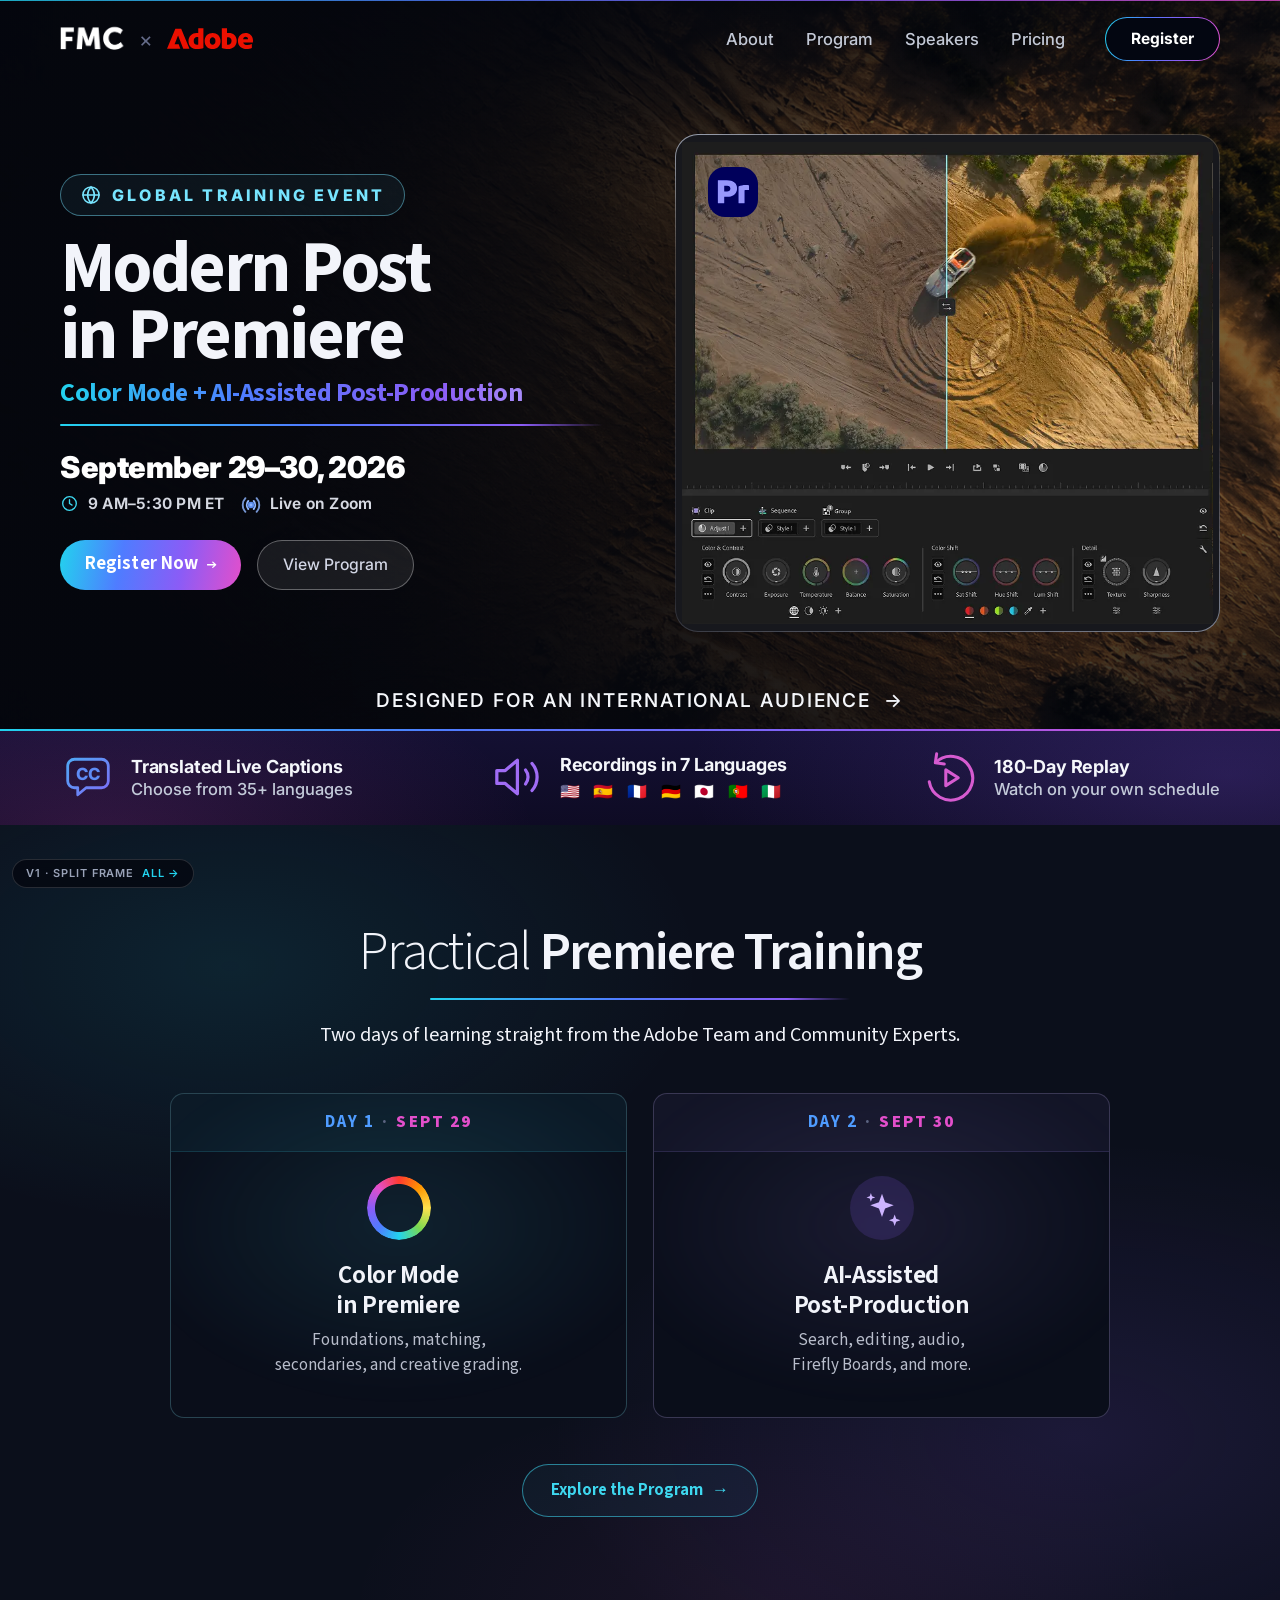
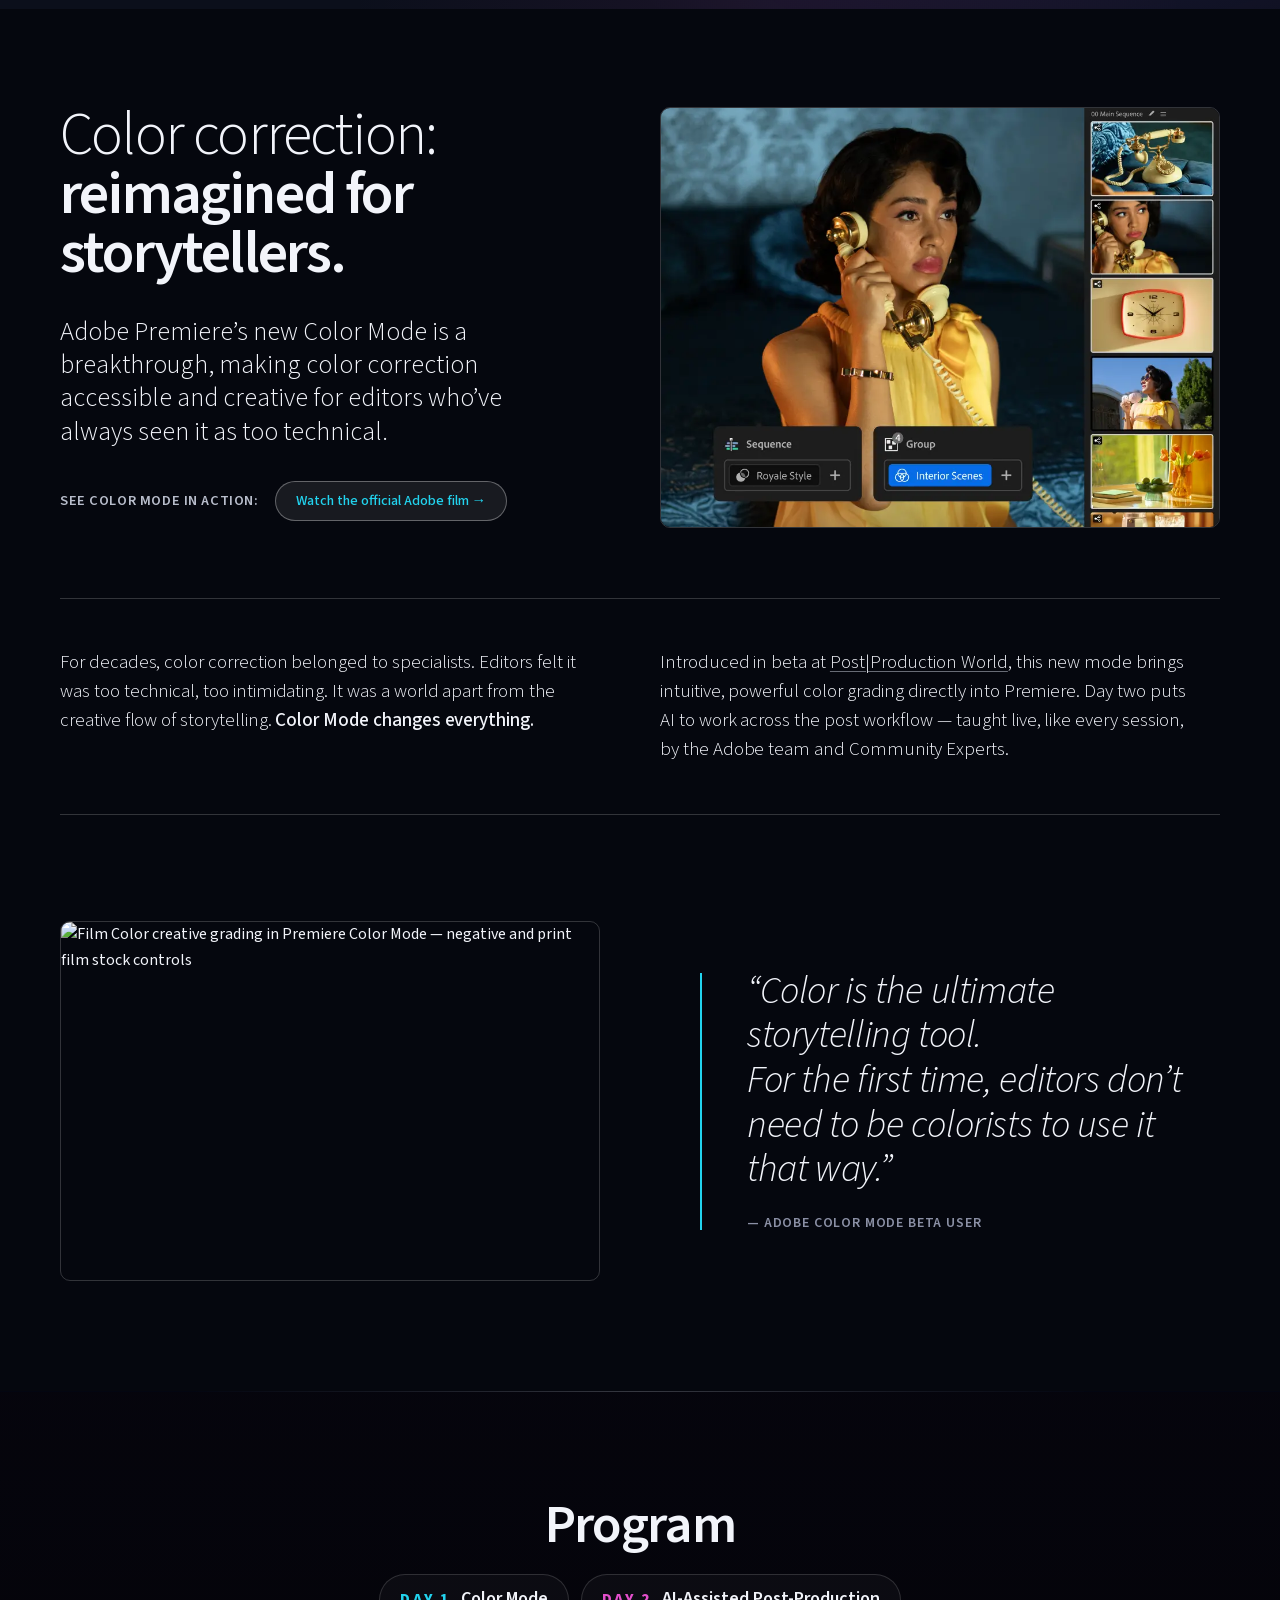
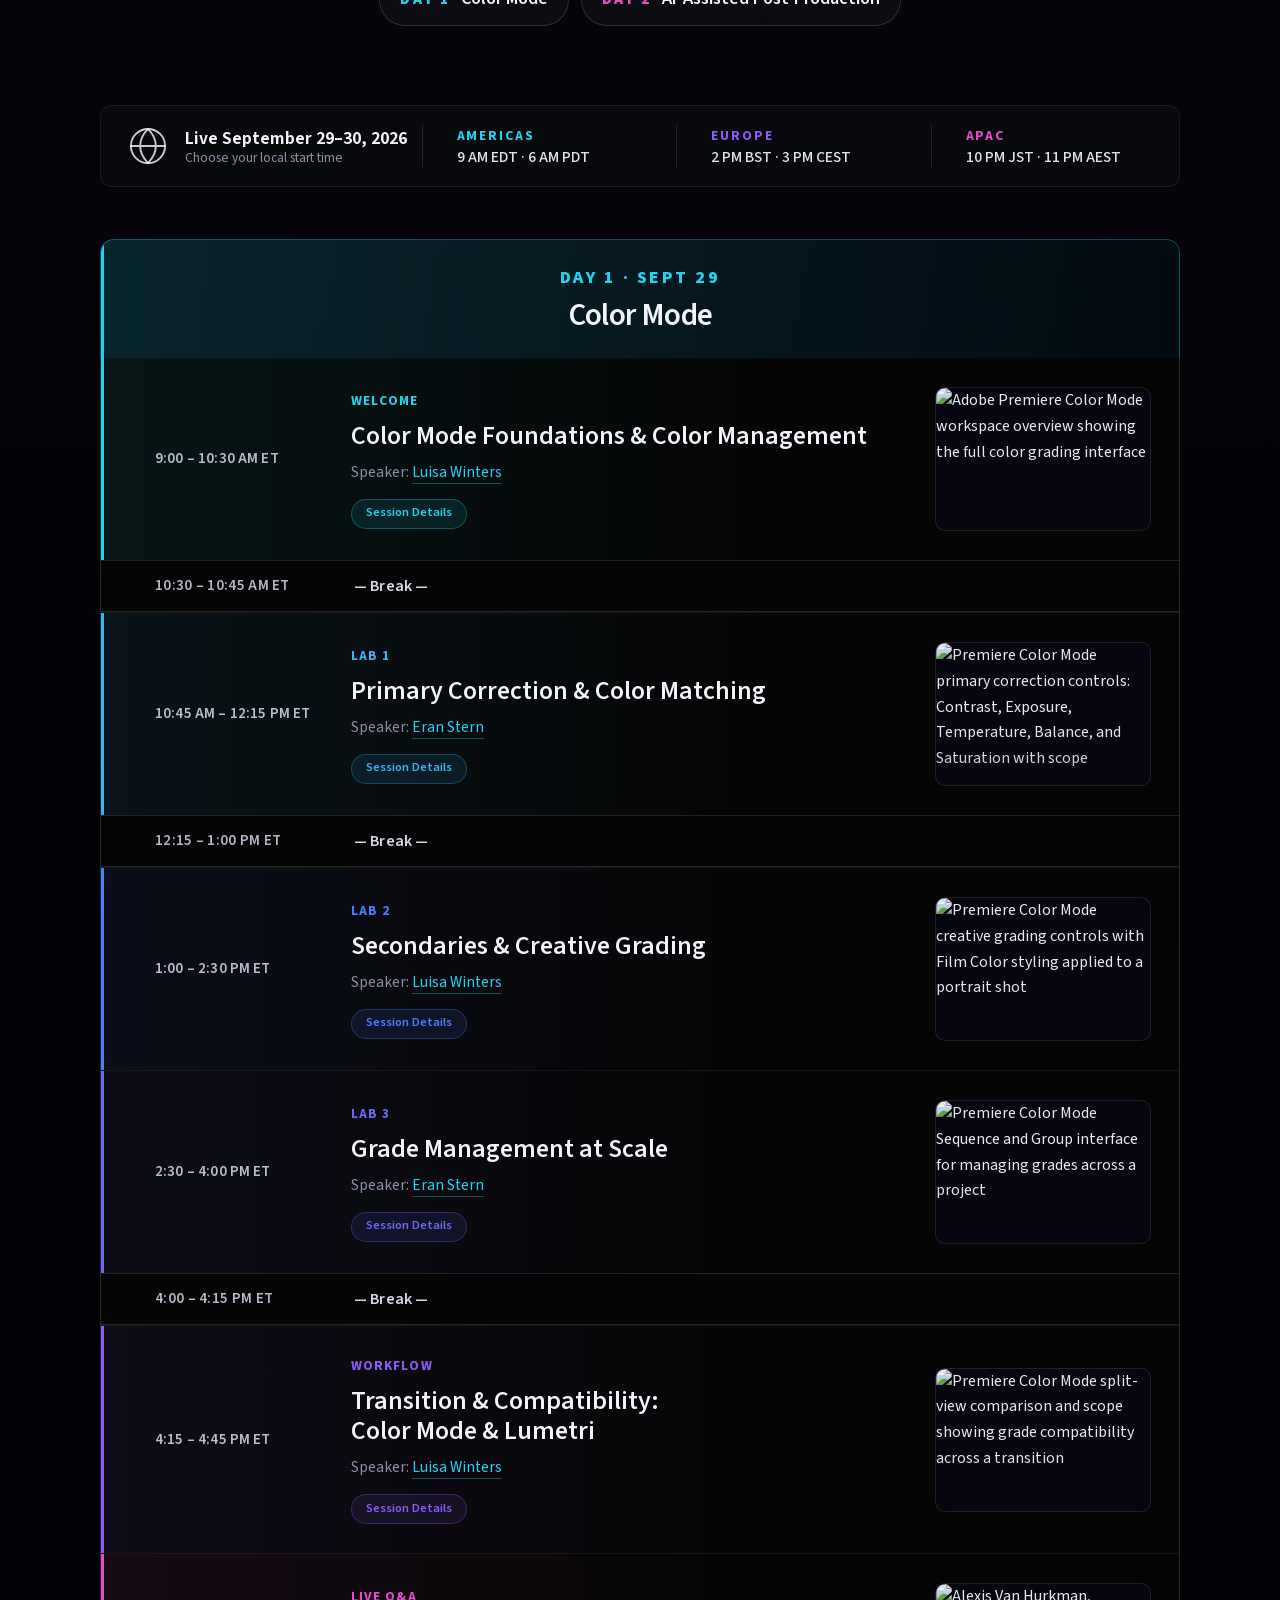
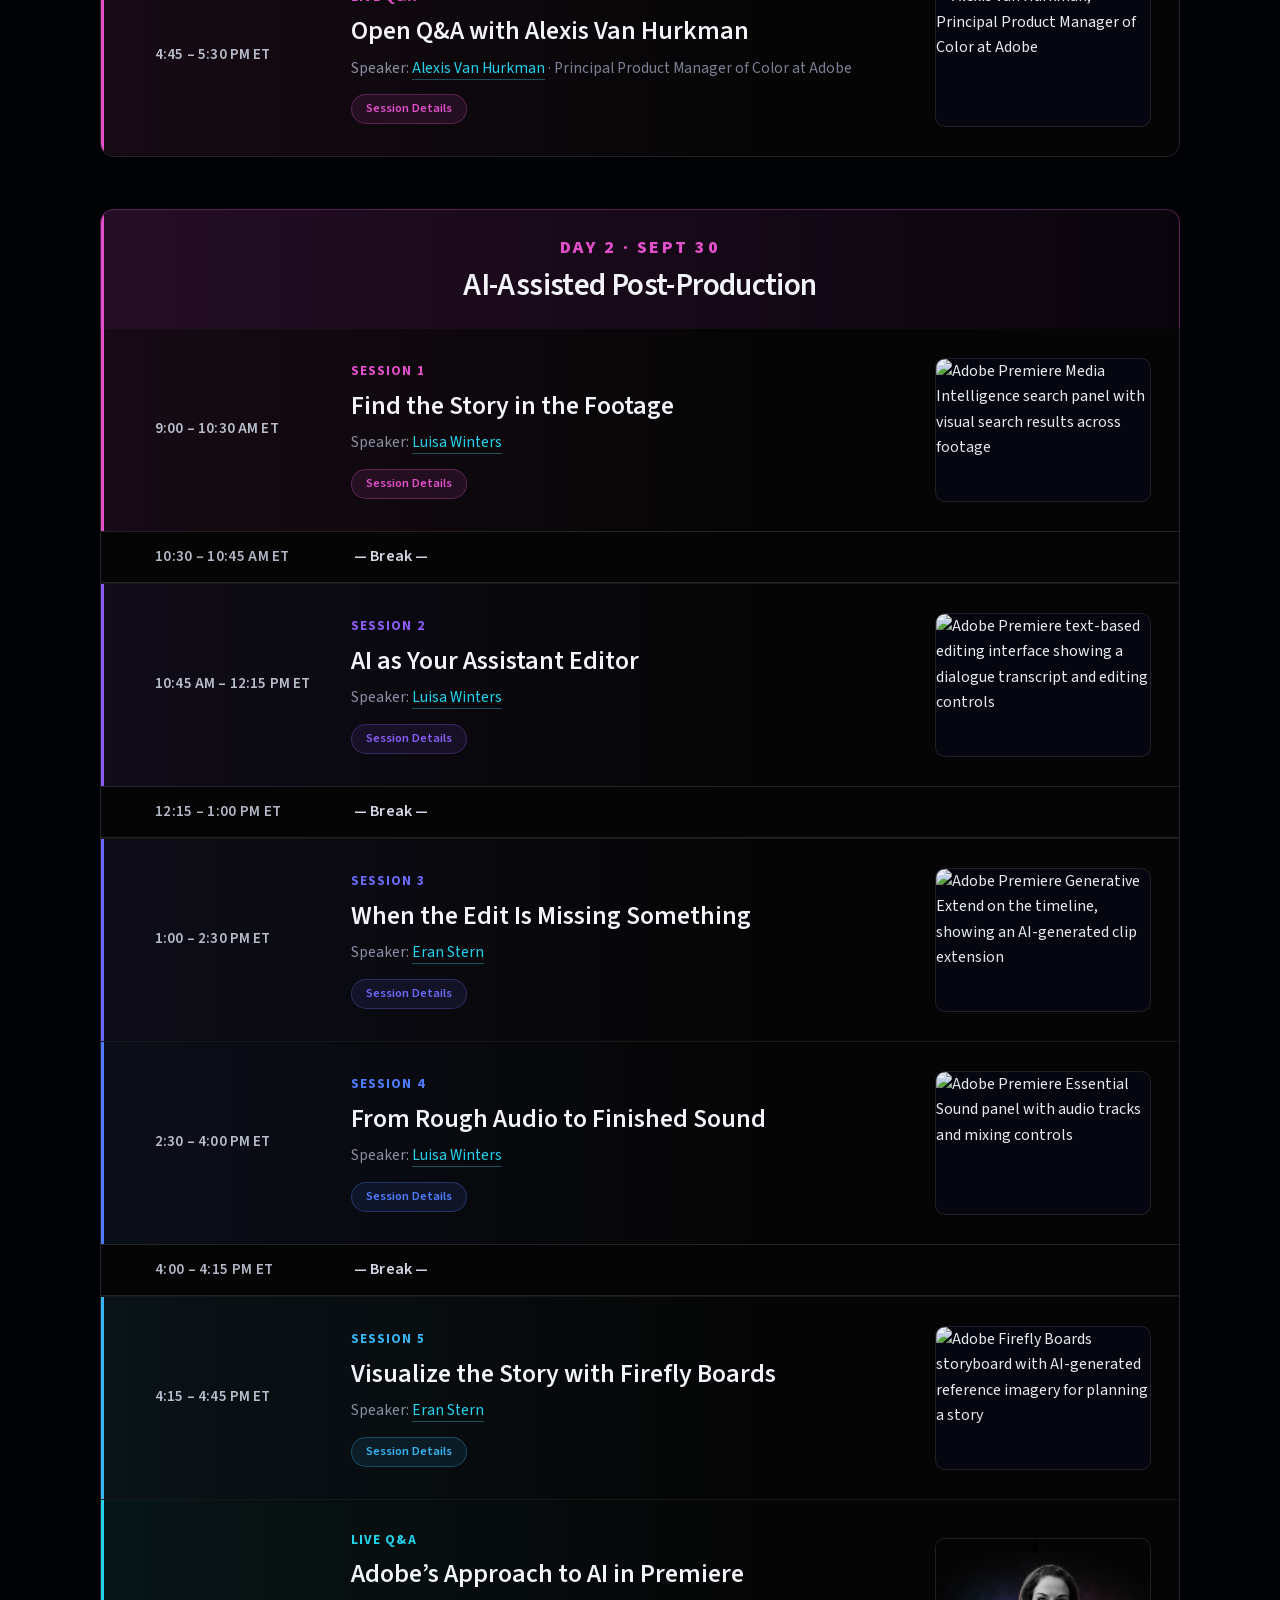
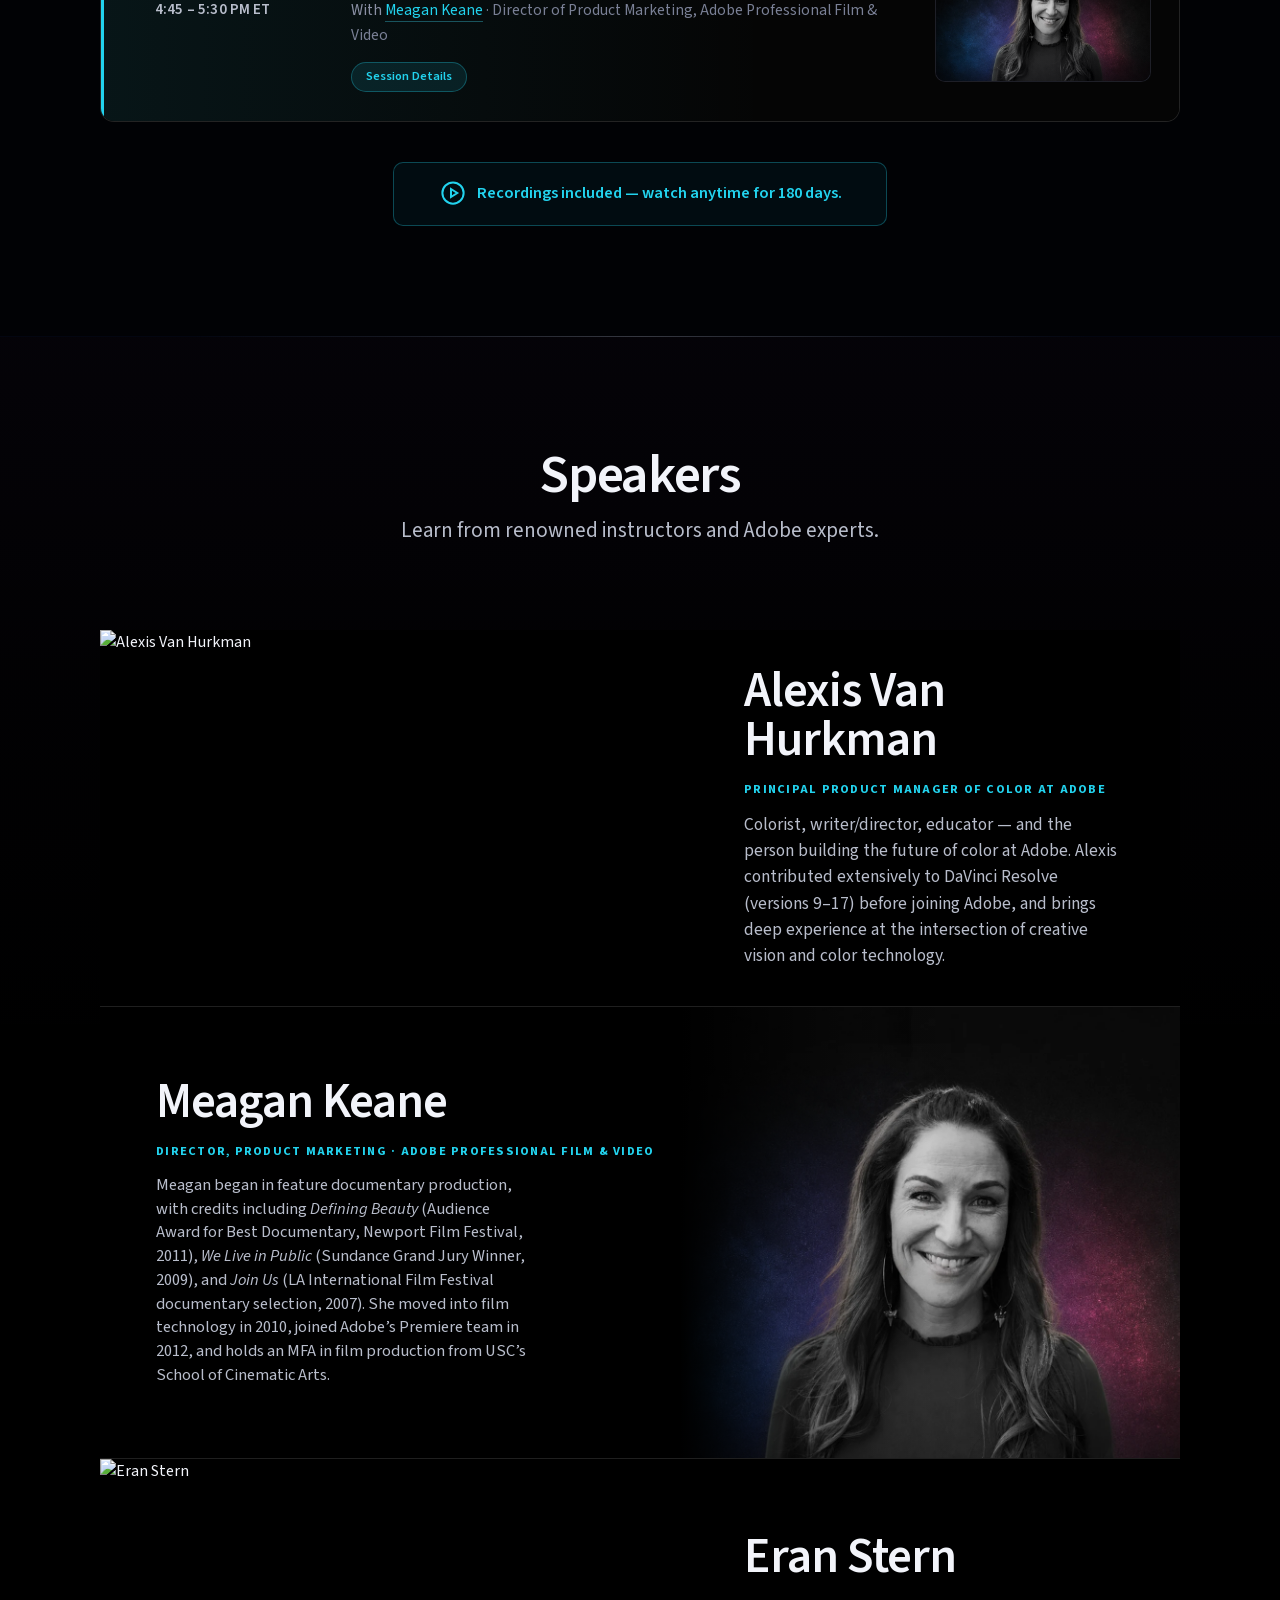
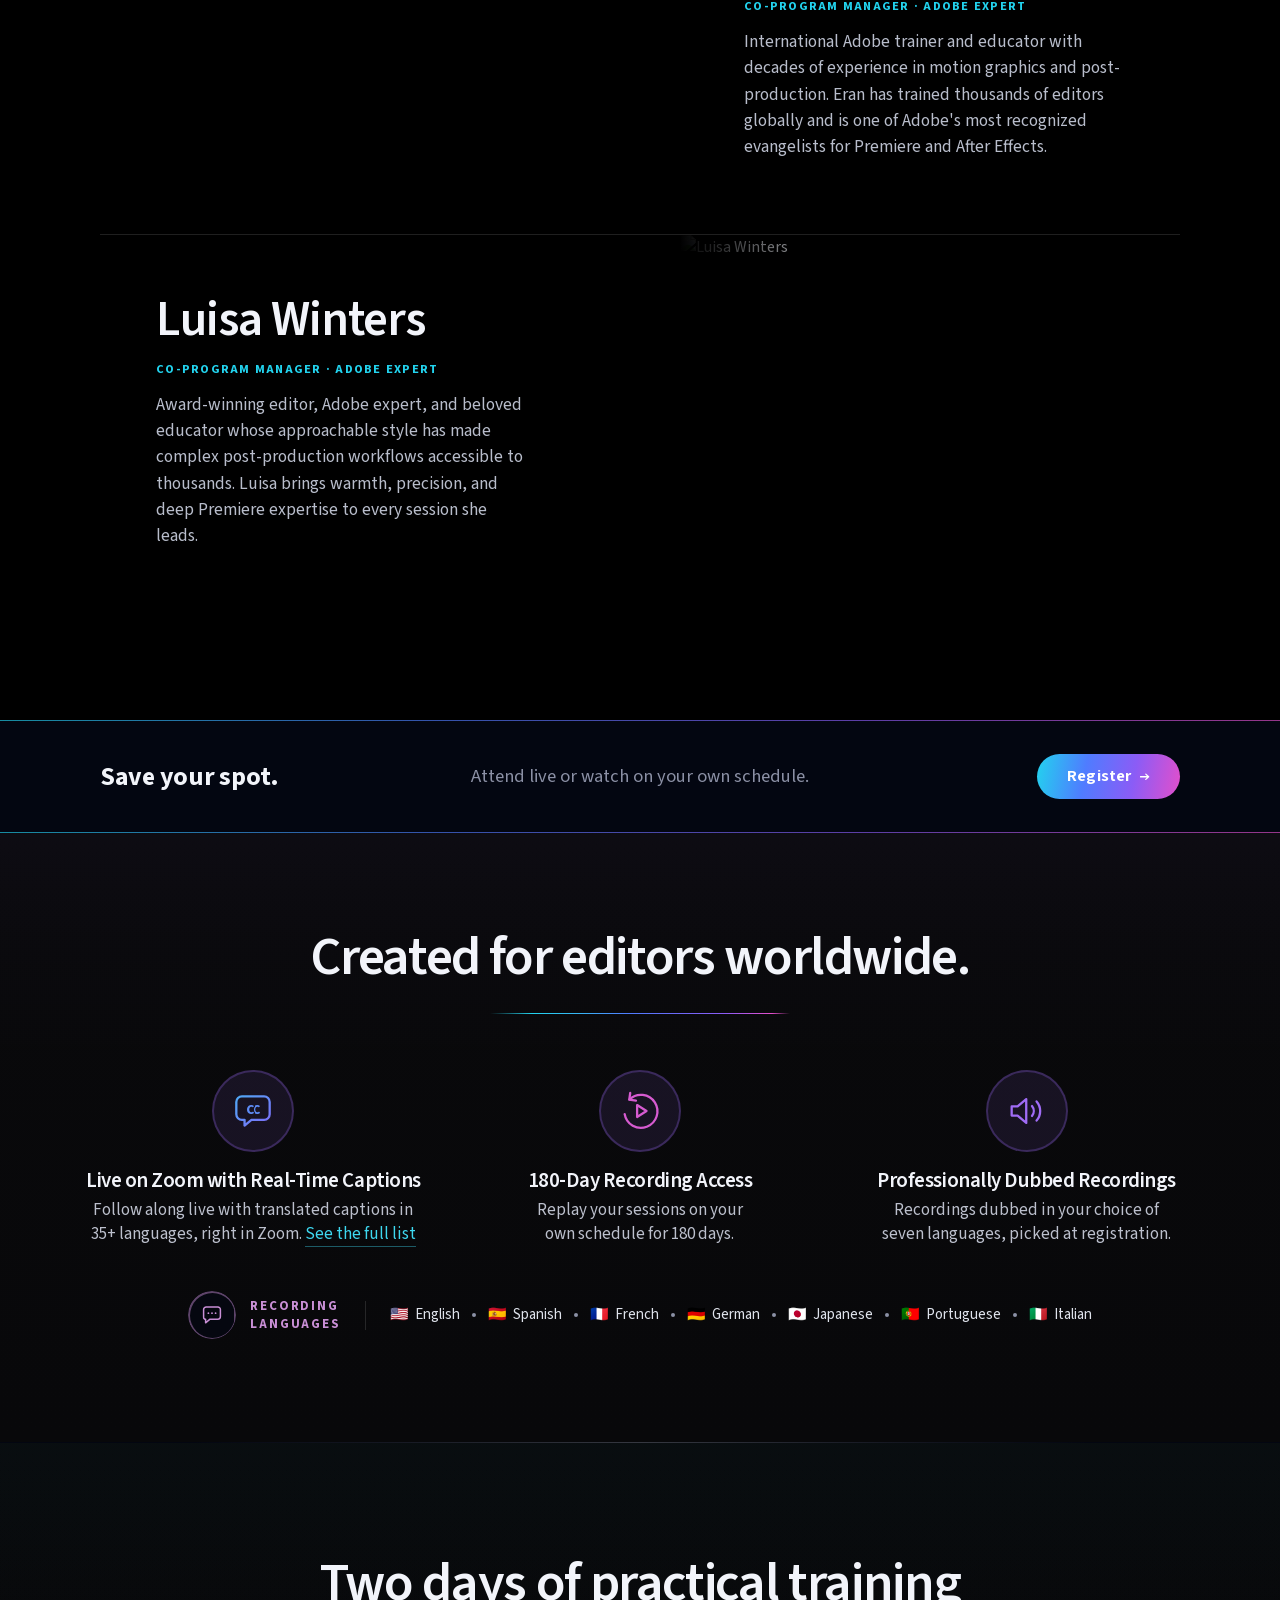
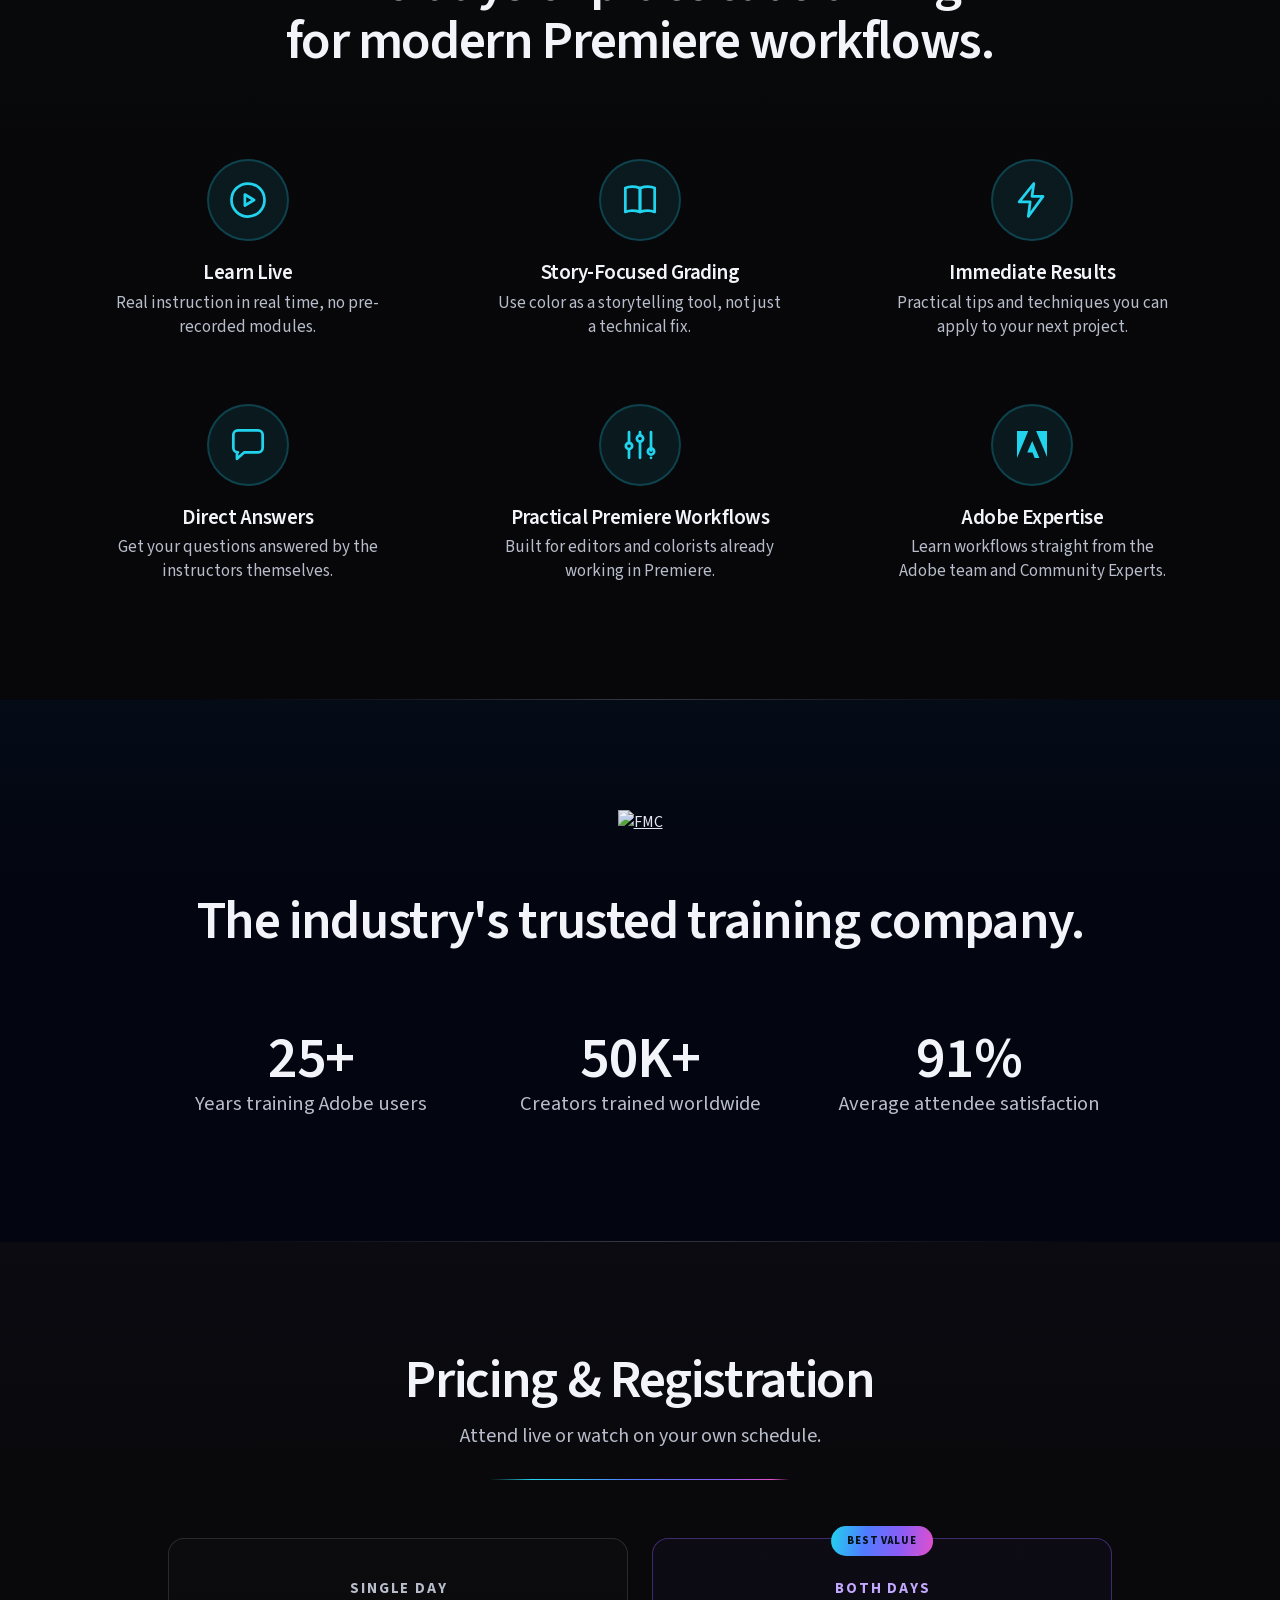
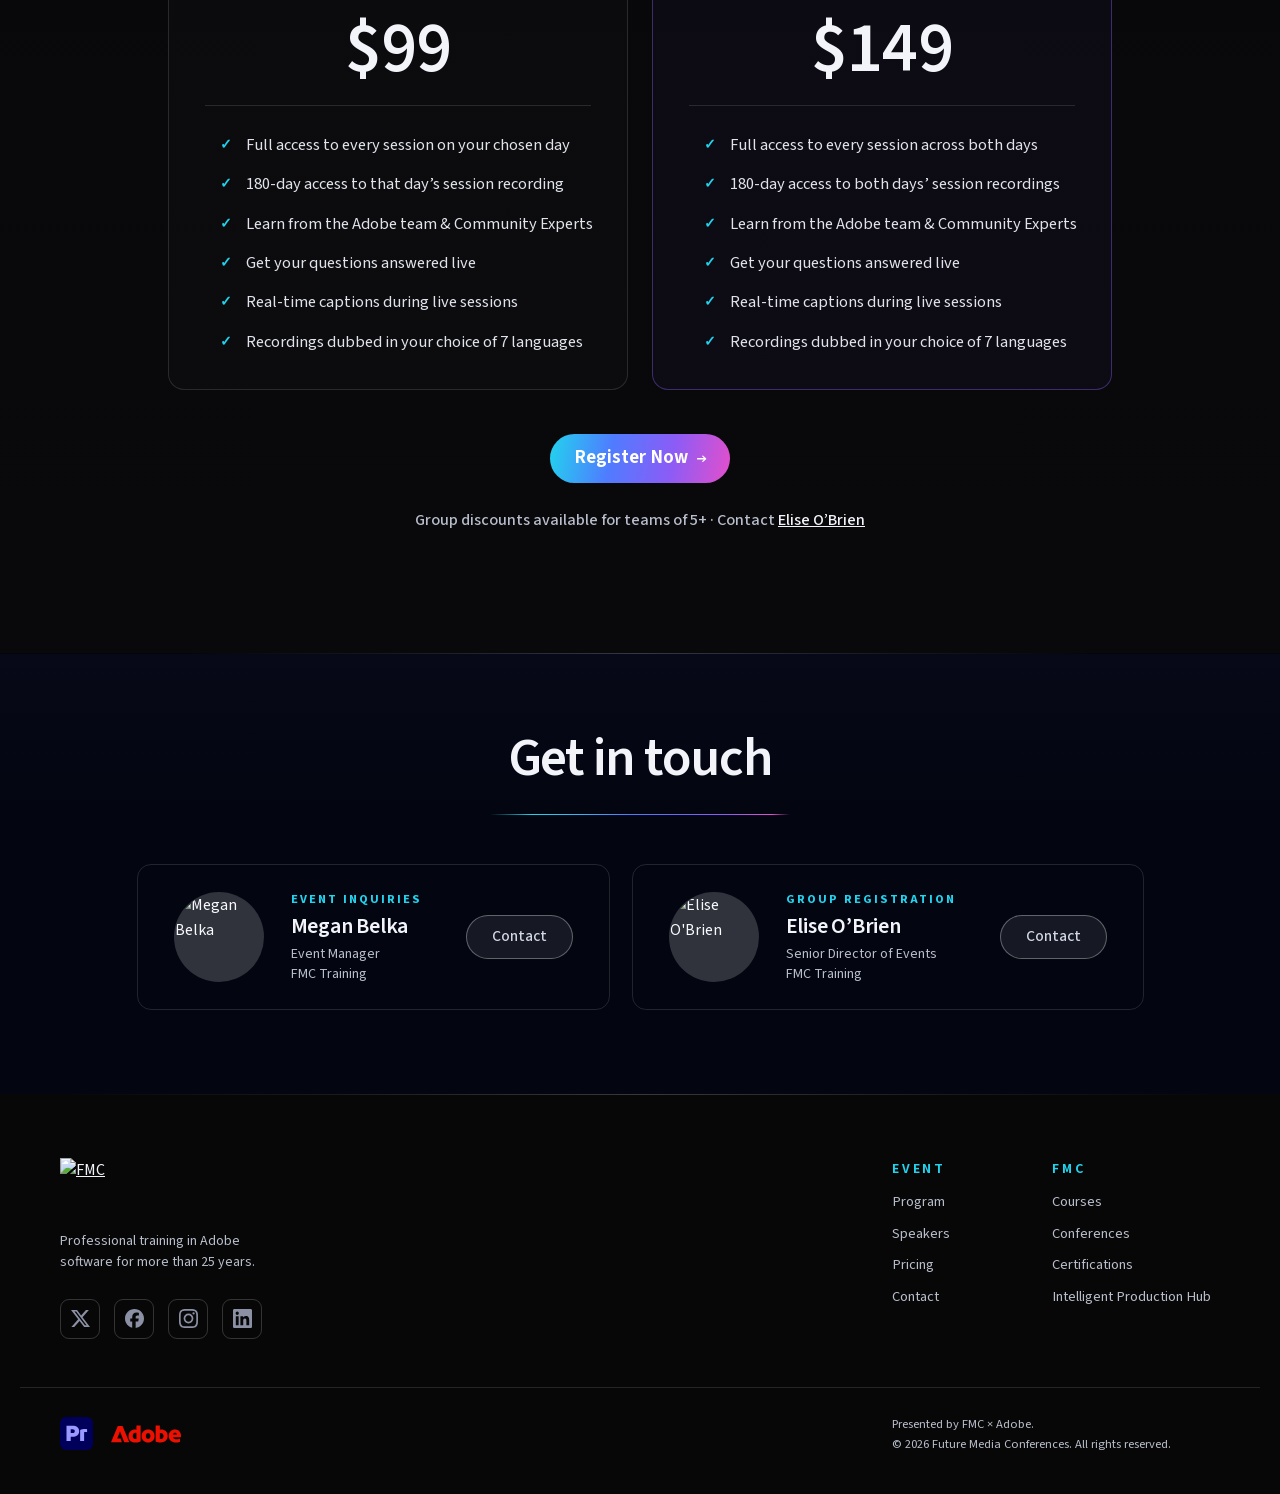
==== hero-lab.html @ 6b78969e "Tablet rail spacing" ====
<!DOCTYPE html>

<html lang="en">
<head>
<meta charset="UTF-8">
<meta name="viewport" content="width=device-width, initial-scale=1.0">
<meta name="theme-color" content="#030611">
<title>Modern Post in Premiere | Live Adobe Premiere Training</title>
<meta name="description" content="Live worldwide Adobe Premiere training, Sept. 29–30, 2026. Color Mode and AI workflows, captions in 39 languages, dubbed recordings in 7, and 180-day replay.">
<link rel="canonical" href="https://postinpremiere.com/">
<meta property="og:type" content="website">
<meta property="og:title" content="Modern Post in Premiere | Live Adobe Premiere Training">
<meta property="og:description" content="Live worldwide Adobe Premiere training, Sept. 29–30, 2026. Color Mode and AI workflows, captions in 39 languages, dubbed recordings in 7, and 180-day replay.">
<meta property="og:url" content="https://postinpremiere.com/">
<meta property="og:site_name" content="Modern Post in Premiere">
<meta property="og:locale" content="en_US">
<meta property="og:image" content="https://postinpremiere.com/assets/og-image.png">
<meta property="og:image:width" content="1200">
<meta property="og:image:height" content="630">
<meta property="og:image:alt" content="Modern Post in Premiere — a global live online Adobe Premiere training, September 29–30, 2026, with live captions in 35+ languages and dubbed recordings.">
<meta property="og:image:type" content="image/png">
<meta name="twitter:card" content="summary_large_image">
<meta name="twitter:site" content="@fmc_conferences">
<meta name="twitter:image" content="https://postinpremiere.com/assets/og-image.png">
<meta name="twitter:image:alt" content="Modern Post in Premiere — a global live online Adobe Premiere training, September 29–30, 2026, with live captions in 35+ languages and dubbed recordings.">
<meta name="twitter:title" content="Modern Post in Premiere | Live Adobe Premiere Training">
<meta name="twitter:description" content="Live worldwide Adobe Premiere training, Sept. 29–30, 2026. Color Mode and AI workflows, captions in 39 languages, dubbed recordings in 7, and 180-day replay.">
<link rel="icon" type="image/svg+xml" href="assets/premiere-tile.svg">
<script type="application/ld+json">
{
  "@context": "https://schema.org",
  "@graph": [
    {
      "@type": "WebSite",
      "@id": "https://postinpremiere.com/#website",
      "url": "https://postinpremiere.com/",
      "name": "Modern Post in Premiere",
      "publisher": { "@id": "https://www.fmctraining.com/#organization" }
    },
    {
      "@type": "Organization",
      "@id": "https://www.fmctraining.com/#organization",
      "name": "FMC Training",
      "url": "https://www.fmctraining.com/",
      "description": "Future Media Conferences (FMC Training) delivers professional training and conferences for video, post-production, and creative professionals.",
      "logo": {
        "@type": "ImageObject",
        "url": "https://postinpremiere.com/assets/fmc-logo-square.png",
        "contentUrl": "https://postinpremiere.com/assets/fmc-logo-square.png",
        "width": 1000,
        "height": 1000
      },
      "sameAs": [
        "https://x.com/fmc_conferences",
        "https://www.linkedin.com/company/future-media-concepts/",
        "https://facebook.com/FutureMediaConferences/",
        "https://www.instagram.com/fmc_conferences"
      ]
    },
    {
      "@type": "EducationEvent",
      "@id": "https://postinpremiere.com/#event",
      "name": "Modern Post in Premiere",
      "description": "Live worldwide Adobe Premiere training, Sept. 29–30, 2026. Color Mode and AI workflows, captions in 39 languages, dubbed recordings in 7, and 180-day replay.",
      "url": "https://postinpremiere.com/",
      "mainEntityOfPage": "https://postinpremiere.com/",
      "startDate": "2026-09-29T09:00:00-04:00",
      "endDate": "2026-09-30T17:30:00-04:00",
      "eventStatus": "https://schema.org/EventScheduled",
      "eventAttendanceMode": "https://schema.org/OnlineEventAttendanceMode",
      "location": {
        "@type": "VirtualLocation",
        "url": "https://events.zoom.us/ev/AnqUWF2mloHzYgsaptQx0wsb4wWZ83seXLO9Zsdmx0UuPdyxNy3i~AjXUpViZrU7gePZJuMcrI7aF8idMW1htM7Rnn6eJ-UMfTNFM9zMaFJPKWA"
      },
      "organizer": {
        "@id": "https://www.fmctraining.com/#organization"
      },
      "sponsor": {
        "@type": "Organization",
        "name": "Adobe",
        "url": "https://www.adobe.com/"
      },
      "performer": [
        {
          "@type": "Person",
          "name": "Alexis Van Hurkman"
        },
        {
          "@type": "Person",
          "name": "Meagan Keane"
        },
        {
          "@type": "Person",
          "name": "Eran Stern"
        },
        {
          "@type": "Person",
          "name": "Luisa Winters"
        }
      ],
      "audience": {
        "@type": "Audience",
        "audienceType": "Professional video editors worldwide"
      },
      "offers": [
        {
          "@type": "Offer",
          "name": "Single Day Registration",
          "price": 99,
          "priceCurrency": "USD",
          "availability": "https://schema.org/InStock",
          "url": "https://events.zoom.us/ev/AnqUWF2mloHzYgsaptQx0wsb4wWZ83seXLO9Zsdmx0UuPdyxNy3i~AjXUpViZrU7gePZJuMcrI7aF8idMW1htM7Rnn6eJ-UMfTNFM9zMaFJPKWA"
        },
        {
          "@type": "Offer",
          "name": "Both Days Registration",
          "price": 149,
          "priceCurrency": "USD",
          "availability": "https://schema.org/InStock",
          "url": "https://events.zoom.us/ev/AnqUWF2mloHzYgsaptQx0wsb4wWZ83seXLO9Zsdmx0UuPdyxNy3i~AjXUpViZrU7gePZJuMcrI7aF8idMW1htM7Rnn6eJ-UMfTNFM9zMaFJPKWA"
        }
      ],
      "isAccessibleForFree": false,
      "inLanguage": "en",
      "image": [
        "https://postinpremiere.com/assets/seo/modern-post-google-event-1x1.jpg",
        "https://postinpremiere.com/assets/seo/modern-post-google-event-4x3.jpg",
        "https://postinpremiere.com/assets/seo/modern-post-google-event-16x9.jpg"
      ]
    }
  ]
}
</script>
<style>
@font-face{font-family:'Source Sans 3';font-style:normal;font-weight:200 900;font-display:swap;
  src:url('assets/fonts/source-sans-3.woff2') format('woff2')}
@font-face{font-family:'Source Sans 3';font-style:italic;font-weight:200 900;font-display:swap;
  src:url('assets/fonts/source-sans-3-italic.woff2') format('woff2')}
:root{
  --bg:#030611; --band:#0e0f11; --panel:#070707; --chrome:#101320;
  --ink:#f2f4fa; --body:#b8bdcb; --dim:#8b90a5; --faint:#565b70;
  --hair:rgba(255,255,255,.18); --hair2:rgba(255,255,255,.12);
  --r:#22D3EE; --o:#38B4F4; --g:#4F7CFF; --b:#6B6AF8; --v:#8B5CF6; --p:#E34FCB;
  --cyan:#22D3EE; --cyan-rgb:34,211,238; --cyan-dim:rgba(var(--cyan-rgb),.4);
  --section-cyan:linear-gradient(180deg,rgba(var(--cyan-rgb),.028) 0%,rgba(var(--cyan-rgb),.009) 18%,transparent 38%);
  --section-violet:linear-gradient(180deg,rgba(139,92,246,.03) 0%,rgba(139,92,246,.01) 18%,transparent 38%);
  /* approved site accent gradient: cyan -> blue -> violet -> magenta */
  --spectrum:linear-gradient(100deg,#22D3EE 0%,#4F7CFF 34%,#8B5CF6 67%,#E34FCB 100%);
  --spectrum-sym:linear-gradient(90deg,#22D3EE 0%,#4F7CFF 34%,#8B5CF6 67%,#E34FCB 100%);
  --rainbow:linear-gradient(100deg,#ff5c39,#ffb02e,#7ad950,#4e8df5,#9d6bff,#ff4da6);
  --hero-x:max(40px, calc((100% - 1160px) / 2));
}
@property --spectrum-angle{syntax:"<angle>";initial-value:0deg;inherits:false}
*{margin:0;padding:0;box-sizing:border-box}
*,*::before,*::after{box-shadow:none!important;text-shadow:none!important}
html,body{overflow-x:clip}
html{scroll-behavior:smooth;scroll-padding-top:91px;color-scheme:dark}
body{background:var(--bg);color:var(--ink);font:16px/1.6 "Source Sans 3",sans-serif;-webkit-font-smoothing:antialiased}
a,button{touch-action:manipulation}
img{max-width:none}
a{color:inherit}
.spec{background:var(--spectrum);-webkit-background-clip:text;background-clip:text;color:transparent}
.cap{font-weight:600;letter-spacing:.22em;text-transform:uppercase}

/* ---------- partner bar + nav (Version D header architecture, transplanted) ---------- */
.partner{position:relative;z-index:6;border-bottom:1px solid var(--hair2);padding:12px var(--hero-x);
  display:flex;align-items:center;justify-content:center;gap:15px;background:var(--bg)}
.partner .lbl{font-size:10px;line-height:1;color:var(--dim)}
.partner img{height:22px;display:block}
.partner img.adobe{height:35px}
.spectrum-rule{position:relative;top:0;z-index:6;height:1px;margin:0;background:var(--spectrum);opacity:.8}
nav{position:sticky;top:0;z-index:20;background:var(--bg);border-bottom:1px solid var(--hair2)}
.mnav-toggle{display:none;flex-direction:column;justify-content:center;align-items:center;gap:5px;
  width:44px;height:44px;border:1.5px solid rgba(255,255,255,.22);border-radius:10px;background:transparent;
  cursor:pointer;padding:0;transition:border-color .18s,background .18s}
.mnav-toggle span{display:block;width:16px;height:1.5px;background:var(--ink);transition:transform .22s ease,opacity .18s ease}
.mnav-toggle:hover{border-color:rgba(255,255,255,.4);background:rgba(255,255,255,.04)}
.mnav-toggle[aria-expanded="true"] span:nth-child(1){transform:translateY(6.5px) rotate(45deg)}
.mnav-toggle[aria-expanded="true"] span:nth-child(2){opacity:0}
.mnav-toggle[aria-expanded="true"] span:nth-child(3){transform:translateY(-6.5px) rotate(-45deg)}
.mnav-panel{display:none}
.mnav-panel:not([hidden]){display:flex;flex-direction:column;background:var(--bg);border-top:1px solid var(--hair2)}
.mnav-panel a{padding:16px 22px;font-size:15.5px;font-weight:600;color:var(--body);text-decoration:none;
  border-bottom:1px solid var(--hair2);transition:color .18s,background .18s}
.mnav-panel a:last-child{border-bottom:0}
.mnav-panel a:hover,.mnav-panel a:active{color:var(--ink);background:rgba(255,255,255,.03)}
.mnav-cta{display:flex!important;align-items:center;justify-content:center;gap:8px;
  margin:14px 22px 18px!important;padding:15px 22px!important;border-radius:100px;
  border-bottom:0!important;background:linear-gradient(92deg,#22D3EE,#8B5CF6);
  color:#0A0E1A!important;font-weight:700!important;letter-spacing:-.005em}
.mnav-cta svg{width:9px;height:10px;stroke:#0A0E1A;stroke-width:1.6;stroke-linecap:round;fill:none}
.mnav-cta:hover,.mnav-cta:active{background:linear-gradient(92deg,#3EE0F5,#9D6EFF)!important;color:#0A0E1A!important}
.navin{display:grid;grid-template-columns:1fr auto 1fr;align-items:center;height:72px;padding:0 var(--hero-x)}
.navin .wordmark{justify-self:start}
.navin .navlinks{justify-self:center}
.navin .cta-s{justify-self:end}
.wordmark{display:flex;align-items:center;gap:11px;font-size:18px;letter-spacing:-.01em;color:var(--ink)}
.wordmark img{height:26px;border-radius:5px;display:block}
.wordmark .wm-sub{margin-left:-1px;color:var(--dim);font-weight:500}
.navlinks{display:flex;gap:51px;font-size:16.6px;color:var(--dim)}
.navlinks a{text-decoration:none;transition:color .22s}
.navlinks a:hover{color:var(--ink)}
.cta-s{position:relative;color:#fff;font-weight:700;font-size:15.5px;text-decoration:none;white-space:nowrap;
  height:44px;padding:0 25px;border:1.5px solid transparent;border-radius:999px;display:inline-flex;align-items:center;
  background:linear-gradient(var(--bg),var(--bg)) padding-box,var(--spectrum) border-box;
  box-shadow:none;transition:filter .25s ease,background .25s ease}
.cta-s:hover,.cta-s:focus-visible{filter:brightness(1.06);outline:none}
.cta-s:focus-visible{outline:2px solid var(--cyan);outline-offset:3px}

/* ---------- HERO: the surface (v4-c, approved — unchanged) ---------- */
.hero{--bar-h:95px;position:relative;z-index:2;max-width:1980px;margin:0 auto;min-height:min(560px,68vh);padding:clamp(48px,5.2vh,68px) 0 var(--bar-h);overflow:hidden;display:flex;flex-direction:column}
.hero::after{content:"";position:absolute;inset:0;z-index:3;pointer-events:none;
  background:linear-gradient(90deg,var(--bg) 0,var(--bg) clamp(520px,40vw,760px),transparent calc(clamp(520px,40vw,760px) + 540px))}
.hero-media{position:absolute;inset:0 0 0 clamp(520px,36vw,690px);overflow:hidden;container-type:size}
.hero-media img{width:100%;height:100%;display:block;object-fit:cover;object-position:100% 62%;transform:translateX(45px) translateY(var(--px,0px))}
.hero-media::before{content:"";position:absolute;inset:0;z-index:2;
  background:
    linear-gradient(0deg,rgba(7,7,7,.55) 0%,transparent 26%),
    linear-gradient(90deg,var(--bg) 0%,rgba(7,7,7,.7) 12%,rgba(7,7,7,.42) 25%,rgba(7,7,7,.18) 37%,transparent 50%)}
.hero-media::after{display:none}
/* soft cyan/violet color casts on the image's left and right edges — reuses the site's own
   --cyan/--v tokens, just enough to add dimension instead of a flat photo panel */
.hero-splash-l{position:absolute;z-index:3;pointer-events:none;
  left:clamp(520px,36vw,690px);top:0;width:34%;height:100%;
  background:radial-gradient(ellipse at 0% 45%, rgba(34,211,238,.13) 0%, rgba(139,92,246,.1) 42%, transparent 72%);
  filter:blur(12px)}
.hero-splash-r{position:absolute;z-index:3;pointer-events:none;
  right:-6%;top:-8%;width:30%;height:60%;
  background:radial-gradient(ellipse at 75% 30%, rgba(139,92,246,.14) 0%, rgba(34,211,238,.09) 46%, transparent 74%);
  filter:blur(14px)}
.hero-copy{position:relative;z-index:4;flex:1 0 auto;display:flex;flex-direction:column;justify-content:center;
  padding:0 40px clamp(30px,3.2vh,38px) var(--hero-x);width:calc(var(--hero-x) + 790px)}
.presented-by{font-size:12px;font-weight:700;letter-spacing:.24em;text-transform:uppercase;color:var(--dim);margin-bottom:12px}
.kicker{display:inline-flex;align-items:center;gap:11px;font-size:15.3px;font-weight:850;letter-spacing:.17em;text-transform:uppercase;color:#f2f4fa;margin-top:30px;margin-bottom:20px;
  align-self:flex-start;padding:7px 16px 7px 15px;border-radius:999px;border:1px solid rgba(34,211,238,.4);
  background:rgba(10,13,24,.6)}
.kicker-div{flex:0 0 auto;width:1px;height:13px;margin-right:1px;background:rgba(255,255,255,.3)}
.kicker .k-fmt{white-space:nowrap}
.kicker .k-dot{flex:0 0 auto;width:4px;height:4px;border-radius:50%;background:rgba(139,92,246,.75);margin:0 3px}
.kicker .k-date{white-space:nowrap;font-size:15.3px;font-weight:900;letter-spacing:.06em;color:var(--cyan)}
.live-dot{flex:0 0 auto;width:34px;height:32px;padding-right:1.5px;display:block}
.live-dot svg{width:100%;height:100%;overflow:visible}
.live-dot .ld-core{fill:currentColor;stroke:none}
.live-dot .ld-arc{fill:none;stroke:currentColor;stroke-width:1.6;stroke-linecap:round}
.live-dot .ld-arc1{opacity:.85}
.live-dot .ld-arc2{opacity:.5;animation:live-pulse 2.2s ease-in-out infinite}
@keyframes live-pulse{0%,100%{opacity:.5}50%{opacity:.15}}
@media (prefers-reduced-motion:reduce){.live-dot .ld-arc2{animation:none;opacity:.5}}
.hero h1{font-weight:700;font-size:clamp(56px,6.4vw,95px);line-height:.93;letter-spacing:-.026em;text-wrap:balance}
.hero h1 .spec .nb2{white-space:nowrap}
.hero h1 .spec{display:block;margin-top:10px;padding-right:.06em;
  font-size:clamp(28px,2.85vw,35.1px);font-weight:700;line-height:1.14;letter-spacing:-.032em;text-wrap:balance;
  background:var(--spectrum);-webkit-background-clip:text;background-clip:text;color:transparent}
.tagline{font-weight:300;font-style:italic;font-size:32px;line-height:1.1;letter-spacing:-.01em;color:var(--ink);margin-top:19px}
.hero .sub{margin-top:14px;max-width:38ch;color:var(--dim);font-size:18px}
.ctas{display:flex;align-items:center;gap:18px}
.hero-bar{position:absolute;left:0;right:0;bottom:0;z-index:6;min-height:var(--bar-h);
  background:linear-gradient(180deg,rgba(7,7,7,.28),rgba(5,6,15,.78) 82%)}
.hero-barin{display:flex;align-items:center;gap:clamp(26px,3vw,48px);min-height:var(--bar-h);padding:14px var(--hero-x)}
/* ---------- register-spectrum button system (primary CTAs only — .btn) ---------- */
.btn{
  box-sizing:border-box;
  position:relative;
  color:#fff;
  border:0;
  background:var(--spectrum);
  font-family:"Source Sans 3",sans-serif;
  text-decoration:none;cursor:pointer;
  box-shadow:none;transition:filter .25s ease;
  height:49px;padding:0 23.5px 0 25px;font-size:18.8px;font-weight:650;line-height:1;letter-spacing:.005em;
  border-radius:999px;display:inline-flex;align-items:center;justify-content:center;white-space:nowrap;
}
.btn:hover,.btn:focus-visible{filter:brightness(1.08) saturate(1.04);outline:none}
.btn:focus-visible{outline:2px solid var(--cyan);outline-offset:3px}
.hero-meta{display:flex;gap:34px;margin-top:44px;color:var(--dim);font-size:12px}
.hero-meta span{display:flex;align-items:center;gap:9px;font-weight:600;letter-spacing:.08em;text-transform:uppercase}
.hero-meta svg{width:15px;height:15px;stroke:var(--dim);stroke-width:1.5;fill:none;flex:0 0 auto}

/* ---------- v7 hero elements ---------- */
.h-sub{margin-top:10px;font-size:21.1px;font-weight:344;line-height:1.47;color:rgb(200,205,219);max-width:100%;letter-spacing:-.09px;hyphens:none;
  text-wrap:balance;hyphens:none}
.h-sub b{color:var(--ink);font-weight:600}
.h-sub .nb{white-space:nowrap}
.h-sub .line-two{display:block;white-space:nowrap}
@supports not (text-wrap:balance){.h-sub{text-wrap:pretty}}
.hero-date{margin-top:19px}
.hero-date .yr{font-size:22px;font-weight:700;letter-spacing:.1em;text-transform:uppercase;color:#c3a8ff}
.hero-date .tbd{margin-top:5px;font-size:17.5px;font-weight:400;line-height:1.35;color:rgba(255,255,255,.72)}
.hero-date .tm{margin-top:0;font-size:16px;font-weight:600;color:var(--dim)}

/* event-information rail — full-width wayfinding strip along the hero's bottom edge */
.event-rail{position:absolute;left:0;right:0;bottom:0;z-index:5;
  display:grid;grid-template-columns:repeat(3,minmax(0,1fr));column-gap:0;
  padding:13px var(--hero-x);
  background:#05060f}
.event-rail .er{position:relative;display:flex;flex-direction:row;align-items:center;justify-content:center;gap:14px;text-align:left}
.event-rail .er:not(:first-child)::before{content:"";position:absolute;left:0;top:50%;transform:translateY(-50%);
  height:44px;width:1px;background:var(--hair)}
.event-rail .er-ic{flex:0 0 auto;width:44px;height:44px;border-radius:50%;border:1.5px solid var(--hair);
  display:flex;align-items:center;justify-content:center}
.event-rail svg{width:21px;height:21px;flex:0 0 auto;display:block;
  stroke:var(--ric,rgba(255,255,255,.85));stroke-width:1.6;fill:none;stroke-linecap:round;stroke-linejoin:round}
.event-rail svg .er-dot{fill:var(--ric,rgba(255,255,255,.85));stroke:none}
.event-rail .er--clock{--ric:#22D3EE}
.event-rail .er--zoom{--ric:#8B5CF6}
.event-rail .er--rec{--ric:#E34FCB}
.event-rail .er:nth-child(3){gap:14px}
.event-rail .ft{min-width:0}
.event-rail .k{font-size:15px;font-weight:700;letter-spacing:.05em;text-transform:uppercase;color:var(--ink);line-height:1.25;white-space:nowrap}
.event-rail .v{margin-top:4px;font-size:13.5px;line-height:1.4;color:var(--dim);white-space:nowrap}
.sr-only{position:absolute;width:1px;height:1px;overflow:hidden;clip:rect(0 0 0 0);white-space:nowrap}
.btn-o{height:44px;padding:0 25px;font-size:15.8px;font-weight:484;line-height:1;letter-spacing:0;
  border-radius:999px;border:1.5px solid rgba(255,255,255,.32);display:inline-flex;align-items:center;justify-content:center;white-space:nowrap;
  color:#d3d7e6;text-decoration:none;box-sizing:border-box;background:rgba(255,255,255,.08);
  transition:background .18s,border-color .18s,color .18s}
.btn-o:hover,.btn-o:focus-visible{background:rgba(255,255,255,.14);border-color:rgba(255,255,255,.55);color:var(--ink);outline:none}
.event-rail.event-rail--beside{position:static;display:flex;width:auto;max-width:none;gap:56px;padding:0;background:transparent;border:0;transform:translateY(2px)}
.event-rail.event-rail--beside .er{align-items:flex-start;justify-content:flex-start;gap:12px;padding-left:0}
.event-rail.event-rail--beside .er:nth-child(2){gap:16px}
.event-rail.event-rail--beside .er:not(:first-child)::before{left:-28px;height:34px}
.event-rail.event-rail--beside .er-ic{flex:0 0 44px;width:63px;height:32px;border:0;border-radius:0;background:none}
.event-rail.event-rail--beside .er:nth-child(2) .er-ic{flex-basis:46px;width:46px}
.event-rail.event-rail--beside .er--clock .er-ic{position:relative;top:-1px}
.event-rail.event-rail--beside .ft{display:flex;flex-direction:column;gap:2px;align-items:flex-start}
.hero-copy .ctas{margin-top:22px}
.hero-copy .ctas .btn,.hero-copy .ctas .btn-o{height:51px;font-size:20.5px}
.hero-copy .ctas .btn{padding:0 28.5px 0 30px}
.hero-copy .ctas .btn-o{padding:0 30px}
.regbar .btn,.ptier .btn,.reg-panel .btn{height:45px;padding:0 30px;font-size:16.5px}
.event-rail.event-rail--beside svg{width:46px;height:46px;stroke-width:1.5;position:relative;top:1px}
.event-rail.event-rail--beside .er--clock svg{top:0}
.event-rail.event-rail--beside .er:nth-child(2) svg{width:49px;height:52px}
.event-rail.event-rail--beside .k{font-size:18.5px;font-weight:888;line-height:1;letter-spacing:-.1px}
/* the date's numerals/en-dash/comma carry less visual weight than the letter-heavy "Live on Zoom"
   and "180-Day Recording Access" at the identical point size — a real optical effect, not a
   stylesheet mismatch (confirmed identical computed styles) — so it gets a small compensating bump */
.event-rail.event-rail--beside .er--clock .k{font-size:20px}

.event-rail.event-rail--beside .v{font-size:17.2px;margin-top:0;line-height:1.2}
.btn:has(.btn-arrow){gap:9px}
.btn .btn-arrow{width:10px;height:11px;flex:0 0 auto;display:block;fill:none;stroke:currentColor;stroke-width:1.15;
  stroke-linecap:round;stroke-linejoin:round;transform:translateY(.25px)}
.partner--under{border-bottom:0;border-top:1px solid var(--hair2)}

/* ---------- hero + nav: responsive (added 2026-08-16) ---------- */
@media (max-width:1100px){
  .hero-copy{width:100%;max-width:min(100%,720px)}
}
@media (max-width:900px){
  .navin{grid-template-columns:1fr auto auto;height:66px;padding:0 22px;gap:12px}
  html{scroll-padding-top:82px}
  .navin .navlinks{display:none}
  .navin .cta-s{justify-self:end}
  .mnav-toggle{display:flex}

  #about,#about+.fade-div{display:none}
  .navin .cta-s{display:none}
  .lockup img.lk-fmc{height:22px}
  .lockup img.lk-adobe{height:16px}

  .hero{--bar-h:0px;min-height:0;padding:44px 0 0}
  .hero::after{background:
    radial-gradient(ellipse 120% 55% at 22% 0%, rgba(139,92,246,.24) 0%, rgba(34,211,238,.14) 32%, transparent 62%),
    linear-gradient(180deg,rgba(7,7,7,.82) 0%,rgba(7,7,7,.74) 42%,rgba(7,7,7,.85) 100%)}
  .hero-media{inset:0}
  .hero-media img{transform:none;object-position:72% 55%}
  .hero-media::before{background:linear-gradient(180deg,rgba(7,7,7,.7) 0%,rgba(7,7,7,.5) 45%,rgba(7,7,7,.88) 100%)}
  .hero-copy{width:100%;max-width:100%;padding:0 22px 34px}
  .hero h1{font-size:clamp(46px,13.5vw,68px)}
  .hero-copy .ctas{margin-top:26px;flex-wrap:wrap;gap:12px}
  .hero-copy .ctas .btn,.hero-copy .ctas .btn-o{height:48px;padding:0 26px;font-size:16px}

  .hero-bar{position:static;min-height:0;background:none}
  .hero-barin{padding:0 22px 30px;min-height:0}
  .event-rail.event-rail--beside{flex-wrap:wrap;gap:20px 30px;transform:none}
  .event-rail.event-rail--beside .er:not(:first-child)::before{display:none}
  .event-rail.event-rail--beside svg{width:34px;height:34px}
  .event-rail.event-rail--beside .er:nth-child(2) svg{width:36px;height:40px}
  .event-rail.event-rail--beside .er-ic{flex:0 0 40px;width:40px}
  .event-rail.event-rail--beside .er:nth-child(2) .er-ic{flex-basis:38px;width:38px}
  .event-rail .k,.event-rail.event-rail--beside .k{white-space:normal}
  .event-rail .v{white-space:normal}
}
@media (max-width:560px){
  .navin{padding:0 16px;gap:10px}
  .lockup{gap:8px}
  .lockup img.lk-fmc{height:19px}
  .lockup img.lk-adobe{height:14px}
  .lockup .lk-x{font-size:15px;left:-2px}

  .kicker{flex-wrap:nowrap;align-items:center;font-size:14px;letter-spacing:.1em;gap:9px;padding:10px 16px 11px 13px}
  .kicker .k-dot,.kicker .k-date{display:none}
  .live-dot{width:26px;height:25px}
  .hero h1{font-size:clamp(44px,15vw,58px)}
  .h-sub{font-size:17px;line-height:1.55;max-width:100%;text-wrap:pretty}
  .h-sub .nb{white-space:normal}
  .hero-copy .ctas .btn,.hero-copy .ctas .btn-o{flex:1 1 100%;justify-content:center}
  .event-rail.event-rail--beside{gap:16px 24px}
}
.hero-media .mknob{position:absolute;z-index:4;left:26.5%;top:39%;transform:translate(-50%,-50%);
  width:36px;height:36px;border-radius:50%;background:rgba(8,10,16,.92);border:1px solid rgba(255,255,255,.55);
  display:flex;align-items:center;justify-content:center}
.hero-media .mknob svg{width:17px;height:17px;stroke:#fff;stroke-width:2;fill:none;stroke-linecap:round;stroke-linejoin:round}

.lockup{display:flex;align-items:center;gap:14px}
.lockup img.prtile{height:30px;border-radius:6px;display:block}
.lockup .lk-name{font-size:15.5px;font-weight:600;color:var(--ink);white-space:nowrap}
.lockup .lk-div{width:1px;height:22px;background:var(--hair)}
.lockup img.lk-fmc{height:34px;display:block;filter:brightness(0) invert(1);border-radius:0}
.lockup img.lk-adobe{height:45px;display:block;border-radius:0;position:relative;left:-1px;top:-1px}
.lockup .lk-x{position:relative;left:-1px;color:#656c8a;font-size:21px;font-weight:400;line-height:1}

/* ---------- section scaffolding ---------- */
section{position:relative;z-index:2}
.shell{max-width:1240px;margin:0 auto;padding:0 40px}
.chapter{display:none;align-items:center;gap:16px;font-size:11.5px;color:var(--dim);margin-bottom:40px;
  font-weight:600;letter-spacing:.26em;text-transform:uppercase}
.chapter::before{content:"";width:5px;height:14px;background:var(--dim);opacity:.6;flex:0 0 auto}
.chapter::after{content:"";flex:1;height:1px;background:var(--hair2)}
.chapter.ctr{justify-content:center}
.chapter.ctr::after{display:none}
h2.t2{font-weight:600;font-size:54px;letter-spacing:-.025em;line-height:1.06;text-wrap:balance}
h2.t2 .lt{font-weight:300}
.sec-sub{color:var(--body);max-width:52ch;margin-top:11px;font-size:20px}
.ctr-txt{text-align:center}
.ctr-txt .sec-sub{margin-left:auto;margin-right:auto}
#speakers .sec-sub{font-size:21px;line-height:1.5;max-width:70ch;text-wrap:balance}
#speakers .instructor-heading{max-width:26ch;margin-left:auto;margin-right:auto;text-wrap:balance}

/* split divider (kept ONCE, as the transition into the pricing climax) */
.split-div{position:relative;height:1px;background:linear-gradient(90deg,transparent,var(--r) 10%,var(--o) 24%,var(--g) 38%,var(--b) 52%,var(--v) 66%,var(--p) 80%,transparent)}
.split-div span{position:absolute;left:50%;top:50%;transform:translate(-50%,-50%);
  width:34px;height:34px;border-radius:8px;background:#14161f;border:1px solid rgba(255,255,255,.16);
  display:flex;align-items:center;justify-content:center}

/* ---------- two-day framing (sits above the Day 1 Color detail) ---------- */
#agenda .sec-sub{font-size:20.5px;max-width:62ch}
#agenda .sec-sub b{color:var(--ink);font-weight:650}
#agenda .sec-sub--minor{margin-top:14px;font-size:15.5px;line-height:1.55;color:var(--dim);max-width:58ch}
.dchips{margin-top:19px;display:flex;flex-wrap:wrap;gap:12px}
.dchips.ctr{justify-content:center}
.dchip{display:inline-flex;align-items:center;gap:10px;padding:10px 20px 11px;border-radius:999px;
  border:1px solid rgba(255,255,255,.14);background:rgba(255,255,255,.03);text-decoration:none;transition:border-color .18s,background .18s}
a.dchip:hover,a.dchip:focus-visible{border-color:rgba(255,255,255,.32);background:rgba(255,255,255,.06);outline:none}
.dchip .n{font-size:15.5px;font-weight:800;letter-spacing:.16em;text-transform:uppercase;color:var(--dc,var(--cyan))}
.dchip .t{font-size:18px;font-weight:600;color:var(--ink)}

/* ---------- program: day headers ---------- */
.day-head{position:relative;max-width:1080px;margin:52px auto 0;display:flex;flex-direction:column;align-items:center;text-align:center;
  padding:10px 28px;border-radius:14px 14px 0 0;overflow:hidden;
  background:linear-gradient(90deg,rgba(var(--dc-rgb),.16),rgba(var(--dc-rgb),.045));
  border:1px solid rgba(var(--dc-rgb),.3);border-bottom:0}
.day-head::before{content:"";position:absolute;left:0;top:0;bottom:0;width:3px;background:var(--dc,var(--cyan))}
.day-head:first-of-type{margin-top:44px}
.day-head+.program{margin-top:0;border-radius:0 0 14px 14px;border-top:0}
.day-head .dn{padding-top:14px;font-size:18px;font-weight:800;letter-spacing:.14em;text-transform:uppercase;color:var(--dc,var(--cyan))}
.day-head .dt{margin-top:5px;padding-bottom:15px;font-size:31px;font-weight:600;letter-spacing:-.02em;color:var(--ink);line-height:1.15}
.day-tbd{max-width:1080px;margin:0 auto;padding:34px 32px;border:1px dashed rgba(255,255,255,.16);border-radius:14px;
  background:#050505;color:var(--body);font-size:17px;line-height:1.55;text-align:center}

/* ---------- 01 About: full editorial rebuild — B/C typography + paired imagery ---------- */
#about{padding:98px 0 80px;background:var(--section-cyan),var(--bg)}
.about-h1{font-size:60px;line-height:.98;letter-spacing:-.03em;max-width:16ch}
.about-h1 .lt{font-weight:300}
.about-h1 .bd{font-weight:600}
.about-top{margin-top:0;display:grid;grid-template-columns:1fr 560px;column-gap:64px}
.about-h1{grid-column:1;grid-row:1}
.about-media{grid-column:2;grid-row:1/4;align-self:start;position:relative}
.about-lead{grid-column:1;grid-row:2;align-self:start;margin-top:19px;
  color:var(--ink);font-weight:300;font-size:clamp(26px,2vw,25px);line-height:1.28;max-width:38ch;padding-top:5px}
.about-lead b{font-weight:600}
.desktop-line-break{display:none}
@media (min-width:901px){.desktop-line-break{display:block}}
/* landscape-tablet only: the 3-up global cards sit at a width where each title lands on a
   different line count (1 vs 2), so the row reads uneven. Fixed breaks keep all three at
   2 title lines + 2 body lines. Desktop and stacked mobile wrap naturally. */
.tab-br{display:none}
@media (max-width:1100px) and (min-width:901px){.tab-br{display:block}}
.about-media img{width:560px;display:block;border:1px solid var(--hair);border-radius:10px}
.about-cols{width:100%;margin:70px 0 0;
  padding:50px 0;border-top:1px solid var(--hair);border-bottom:1px solid var(--hair);
  display:grid;grid-template-columns:1fr 560px;
  column-gap:64px;align-items:start}
.about-cols p{width:100%;max-width:65ch;color:var(--ink);font-weight:300;font-size:19px;line-height:1.52;text-align:left;text-wrap:pretty;letter-spacing:-.05px}
.about-cols p:first-child{justify-self:end}
.about-cols p:last-child{max-width:59ch;justify-self:start}
.about-cols p b{color:var(--ink);font-weight:500}
.about-cols .inline-link{color:inherit;text-decoration-line:underline;text-decoration-thickness:1px;
  text-decoration-color:rgba(184,189,203,.55);text-underline-offset:3px}
.about-cols .inline-link:hover,.about-cols .inline-link:focus-visible{text-decoration-color:currentColor}
.about-film{grid-column:1;grid-row:3;align-self:start;margin-top:26px;
  display:flex;flex-direction:row;align-items:center;flex-wrap:wrap;gap:16px}
.about-film strong{font-size:14.5px;font-weight:600;letter-spacing:.04em;text-transform:uppercase;color:var(--body)}
.about-film .btn-o{height:40px;padding:0 20px;font-size:14.5px;border-radius:999px}
.film-link,.film-link:hover,.film-link:focus-visible{color:var(--cyan)}
.quote-band{background:var(--bg);padding:106px 0 30px}
.quote-grid{max-width:1240px;margin:0 auto;padding:0 40px;display:grid;
  grid-template-columns:540px minmax(0,1fr);gap:100px;align-items:center}
.quote-crop{width:540px;aspect-ratio:3/2;overflow:hidden;border:1px solid var(--hair);border-radius:10px}
.quote-crop img{width:100%;height:100%;display:block;object-fit:cover;object-position:center 40%}
.quote{max-width:520px;margin:0;position:relative;padding-left:47px}
.quote::before{content:"";position:absolute;left:0;top:4px;bottom:4px;width:2px;background:var(--cyan)}
.quote p{font-weight:300;font-size:clamp(36px,3vw,42px);line-height:1.16;font-style:italic;letter-spacing:-.01em;text-wrap:balance;color:var(--ink)}
.quote .who{display:block;margin-top:20px;font-size:14px;color:var(--dim);font-style:normal;
  font-weight:600;letter-spacing:.06em;text-transform:uppercase}

/* ---------- 02 Schedule: D's conference-program bands, C tokens ---------- */
#agenda{padding:105px 0 110px;background:var(--section-violet),#010205}
.legend{display:flex;gap:26px;flex-wrap:wrap;margin-top:30px;font-size:14px;font-weight:600;letter-spacing:.05em;text-transform:uppercase;color:var(--dim)}
.legend.ctr{justify-content:center;margin-left:auto;margin-right:auto}
.legend span{display:flex;align-items:center;gap:8px}
.legend i{width:9px;height:9px;border-radius:2px;flex:0 0 auto}
.lg-key{background:var(--o)} .lg-story{background:var(--p)} .lg-hands{background:var(--g)} .lg-adv{background:var(--v)} .lg-qa{background:var(--b)}
.program-date-rail{max-width:1080px;margin:52px auto 0;padding:19px 26px;display:grid;column-gap:32px;
  grid-template-columns:minmax(0,1.18fr) repeat(3,minmax(0,1fr));align-items:center;
  border:1px solid rgba(255,255,255,.08);border-radius:12px;background:#08090d}
.program-date-lead{display:flex;align-items:center;gap:16px;padding-right:26px}
.program-date-lead svg{width:42px;height:42px;flex:0 0 auto;fill:none;stroke:rgba(255,255,255,.78);
  stroke-width:1.45;stroke-linecap:round;stroke-linejoin:round}
.program-date-lead>div{margin-top:3px}
.program-date-lead strong{display:block;font-size:17.6px;font-weight:650;line-height:1.1;color:var(--ink);white-space:nowrap}
.program-date-lead span{display:block;margin-top:1px;font-size:13.5px;line-height:1.2;color:var(--dim)}
.program-zone{min-width:0;padding-left:34px;border-left:1px solid var(--hair2)}
.program-zone .zone{font-size:14px;font-weight:700;letter-spacing:.14em;text-transform:uppercase;color:var(--zone)}
.program-zone .zone-time{margin-top:0;font-size:15.5px;font-weight:510;line-height:1.25;color:#dfe3ec;white-space:nowrap}
.program-zone .zone-next{display:inline;margin-left:6px;font-size:12px;font-weight:500;color:var(--dim);white-space:nowrap}
.program{margin-top:18px;max-width:1080px;margin-left:auto;margin-right:auto;border:1px solid var(--hair2);border-radius:14px;overflow:hidden;background:#050505}
@media (max-width:900px){
  .program-date-rail{grid-template-columns:1fr 1fr;gap:20px 0}
  .program-date-lead{grid-column:1/-1;padding:0 0 18px;border-bottom:1px solid var(--hair2)}
  .program-zone{padding-left:10px;border-left:0}
  .program-zone:nth-child(3){padding-left:22px;border-left:1px solid var(--hair2)}
  .program-zone:last-child{grid-column:1/-1;padding-top:18px;border-top:1px solid var(--hair2)}
  .program-date-lead strong{display:none}
  #agenda{background:var(--section-violet),var(--band)}
}
@media (max-width:560px){
  .program-date-rail{padding:16px 14px;grid-template-columns:repeat(3,1fr);gap:0}
  .program-date-lead{grid-column:1/-1;padding:0 0 14px;border-bottom:1px solid var(--hair2);gap:10px;
    flex-direction:column;text-align:center}
  .program-date-lead svg{width:26px;height:26px}
  .program-date-lead strong{display:block;font-size:18px}
  .program-date-lead span{font-size:15.5px}
  .program-zone,.program-zone:nth-child(3),.program-zone:last-child{grid-column:auto;padding:12px 0 0 12px;border:0;border-left:1px solid var(--hair2);margin-top:0;text-align:center}
  .program-zone:nth-child(2){padding-left:0;border-left:0}
  .program-zone .zone{font-size:13.5px;letter-spacing:.08em}
  .program-zone .zone-time{margin-top:3px;font-size:12.5px;line-height:1.4;white-space:normal;display:flex;flex-direction:column;align-items:center}
  .program-zone .zone-time .zt-sep{display:none}
  .program-zone .zone-next{display:block;margin-left:0;margin-top:1px}
}
.sband{position:relative;overflow:hidden;border-top:1px solid rgba(255,255,255,.07);background:#050505}
.sband:first-child{border-top:0}
.sband::before{content:"";position:absolute;left:0;top:0;bottom:0;width:3px;background:var(--tk,var(--dim));
  box-shadow:0 0 10px -2px var(--tk,var(--dim))!important;z-index:2}
.sband::after{content:"";position:absolute;inset:0;pointer-events:none;z-index:0;
  background:linear-gradient(90deg,var(--tk,var(--dim)) 0%,transparent 62%);opacity:.08}
.sband.tk-key{--tk:var(--o)}
.sband.tk-story{--tk:var(--p)}
.sband.tk-hands{--tk:var(--g)}
.sband.tk-hands-a,.sband.tk-hands-b{background:#050505}
.sband.tk-adv{--tk:var(--v)}
.sband.tk-qa{--tk:var(--b)}
.sband .in-grid{position:relative;z-index:1;display:grid;grid-template-columns:180px minmax(0,1fr) 216px;gap:24px;align-items:center;padding:29px 0 29px 46px}
.sband .time b{display:block;font-weight:600;font-size:15px;letter-spacing:.01em;font-variant-numeric:tabular-nums;line-height:1.35;color:var(--body);white-space:nowrap}
.sband .time small{display:flex;align-items:center;gap:7px;font-size:13.5px;font-weight:600;letter-spacing:.01em;color:var(--cyan);margin-top:7px}
.sband .time small::before{content:"";width:6px;height:6px;border-radius:50%;background:var(--cyan);flex:0 0 auto}
.sband .tk-lbl{font-size:13.5px;font-weight:700;letter-spacing:.08em;text-transform:uppercase;color:var(--tk,var(--dim))}
.sband .tk-lbl .fmt-tag{font-weight:700;letter-spacing:.08em;text-transform:uppercase;color:var(--tk,var(--dim))}
.sband .tk-lbl .fmt-tag::before{content:"\00b7";margin:0 7px}
.sband h4{font-size:26px;font-weight:579;letter-spacing:0;line-height:1.16;margin-top:9px;text-wrap:balance;color:var(--ink)}
.sband .spk{color:rgb(139,144,165);font-size:15.5px;margin-top:9px}
.sband .spk a{color:var(--cyan);text-decoration:none;border-bottom:1px solid rgba(62,216,240,.35)}
.sband .spk a:hover{border-bottom-color:var(--cyan)}
.spk-role{font-style:normal;color:rgb(122,128,150)}
.sband .smedia{width:216px;height:144px;margin:0;position:relative;overflow:hidden;
  border:1px solid rgba(255,255,255,.1);border-radius:10px;background:#05060f}
.sband .smedia::after{content:"";position:absolute;inset:0;pointer-events:none;
  background:linear-gradient(0deg,rgba(5,6,15,.18),transparent 42%)}
.sband .smedia img{width:216px;height:144px;object-fit:cover;object-position:center center;display:block;
  filter:saturate(.9) contrast(1.04) brightness(.94)}
.tk-key .smedia img{height:146px}
.sband.has-media .in-grid{padding-right:28px;grid-template-columns:180px minmax(0,1fr) 216px}
.sband.has-media .time{padding-left:8px}
.sband.has-media .in-grid>div:nth-child(2){padding-right:16px}
.sband.no-media .in-grid{grid-template-columns:180px minmax(0,1fr);padding-right:46px}
.sbreak{display:flex;align-items:center;gap:26px;min-height:52px;padding:0 0 0 46px;background:#050505;
  border-top:1px solid var(--hair2);border-bottom:1px solid var(--hair2);border-left:0;border-right:0}
.sbreak .time{font-size:15px;font-weight:600;color:#b2b7c8;letter-spacing:.02em;font-variant-numeric:tabular-nums;width:181px;flex:0 0 auto;padding-left:8px}
.sbreak .bt{color:#d3d8e6;font-size:16px;font-weight:600;letter-spacing:.01em}

/* ---------- program: spine + node treatment (options 1 & 2) ---------- */
.review-divider{display:flex;align-items:center;gap:16px;max-width:1240px;margin:90px auto 30px;padding:0 40px}
.review-divider .rd-tag{flex:0 0 auto;font-size:11px;font-weight:800;letter-spacing:.14em;text-transform:uppercase;
  color:#ffb02e;border:1px dashed #ffb02e;border-radius:999px;padding:6px 14px}
.review-divider .rd-line{flex:1;height:1px;background:repeating-linear-gradient(90deg,#ffb02e 0 6px,transparent 6px 12px);opacity:.5}
.review-divider .rd-note{font-size:13px;color:var(--dim);max-width:44ch}
.spine-program{position:relative;max-width:860px;margin:52px auto 0;padding:8px 0}
.spine-program::before{content:"";position:absolute;top:30px;bottom:30px;left:181px;width:2px;border-radius:2px;
  background:linear-gradient(180deg,var(--r),var(--o) 20%,var(--g) 40%,var(--b) 60%,var(--v) 80%,var(--p));
  opacity:.85}
.spine-row{display:grid;grid-template-columns:150px 24px 1fr 130px;column-gap:20px;align-items:center;padding:20px 0;position:relative}
.spine-row .snode-col{position:relative;align-self:center;display:flex;justify-content:center;align-items:center;height:24px}
.spine-row .snode{width:13px;height:13px;border-radius:50%;background:var(--tk,var(--cyan))}
.spine-row .stime{font-size:14.5px;font-weight:600;color:var(--dim);font-variant-numeric:tabular-nums}
.spine-row .stitle .tag{font-size:11.5px;font-weight:700;letter-spacing:.08em;text-transform:uppercase;color:var(--tk,var(--dim));margin-bottom:5px}
.spine-row .stitle h4{margin:0;font-size:23px;font-weight:700;letter-spacing:-.01em}
.spine-row .stitle .spk{font-size:13.5px;color:var(--dim);margin-top:5px}
.spine-avatars{display:flex;justify-self:end}
.spine-avatars img{width:88px;height:88px;border-radius:50%;object-fit:cover;object-position:center 22%;
  border:2px solid var(--band);filter:grayscale(.25) contrast(1.05)}
.spine-avatars img+img{margin-left:-26px}
.spine-photo{width:124px;height:82px;border-radius:8px;object-fit:cover;justify-self:end;
  -webkit-mask-image:linear-gradient(90deg,transparent,#000 45%);mask-image:linear-gradient(90deg,transparent,#000 45%)}
.spine-break{padding:8px 0 8px 194px;color:var(--dim);font-size:13px;font-weight:600;letter-spacing:.02em}
.grid-note{display:flex;align-items:center;justify-content:center;gap:9px;width:fit-content;white-space:nowrap;margin:40px auto 0;padding:15px 44px 17px 44px;
  border:1px solid rgba(var(--cyan-rgb),.3);border-radius:10px;background:rgba(var(--cyan-rgb),.05);
  color:var(--cyan);font-size:16.5px;font-weight:600;text-align:center}
.grid-note svg{flex:0 0 30px;width:30px;height:30px;stroke:var(--cyan);stroke-width:1.6;fill:none}
.gn-mobile-br{display:none}

/* ---------- program: card-grid treatment (option 3) ---------- */
.card-program{margin-top:52px;display:grid;grid-template-columns:repeat(2,1fr);gap:16px}
.pcard{position:relative;overflow:hidden;background:#0a0b14;border:1px solid var(--hair2);border-radius:12px;padding:22px 24px}
.pcard::before{content:"";position:absolute;left:0;top:0;right:0;height:3px;background:var(--tk,var(--dim))}
.pcard .ptime{font-size:12.5px;font-weight:600;letter-spacing:.03em;color:var(--dim);font-variant-numeric:tabular-nums}
.pcard .ptag{display:inline-block;margin-top:10px;font-size:10.5px;font-weight:800;letter-spacing:.1em;text-transform:uppercase;color:var(--tk,var(--dim))}
.pcard h4{margin:8px 0 0;font-size:18.5px;font-weight:700;letter-spacing:-.01em;line-height:1.24}
.pcard .pfoot{display:flex;align-items:center;gap:10px;margin-top:18px;padding-top:16px;border-top:1px solid var(--hair2)}
.pcard .pfoot img{width:28px;height:28px;border-radius:50%;object-fit:cover;filter:grayscale(.35) contrast(1.05)}
.pcard .pfoot img+img{margin-left:-12px}
.pcard .pfoot span{font-size:13px;color:var(--dim)}
.pcard.break-card{grid-column:1/-1;display:flex;align-items:center;justify-content:center;
  padding:12px;background:transparent;border:1px dashed var(--hair2);color:var(--dim);font-size:13px;font-weight:600}
.pcard.break-card::before{display:none}
.regbar{position:relative;background:var(--bg);padding:34px 0}
.regbar::before,.regbar::after{content:"";position:absolute;left:0;right:0;height:1px;background:var(--spectrum);opacity:.65}
.regbar::before{top:0}.regbar::after{bottom:0}
.regbarin{width:calc(100% - 80px);max-width:1080px;margin:0 auto;padding:0;display:grid;grid-template-columns:1fr auto 1fr;align-items:center;gap:32px}
.regbar .rtitle{justify-self:start;font-weight:700;font-size:26px;letter-spacing:-.01em;color:var(--ink)}
.regbar .line{justify-self:center;text-align:center;color:var(--dim);font-size:18.5px;text-wrap:balance}
.regbar .btn{justify-self:end}
@media (max-width:700px){
  .regbarin{grid-template-columns:1fr;gap:14px;text-align:center}
  .regbar .rtitle,.regbar .line,.regbar .btn{justify-self:center}
}
.smedia.trio{display:grid;grid-template-columns:repeat(3,1fr);gap:2px;background:#000}
.smedia.trio img{width:100%;height:100%;object-fit:cover;object-position:center top;filter:grayscale(1) contrast(1.04)}

/* ---------- 03 Instructors: Option E letterbox bands, rescaled + spectrum atmosphere ---------- */
#speakers{padding:110px 0 0;background:var(--section-violet),#000}
.bands{width:calc(100% - 80px);max-width:1080px;margin:56px auto 0;padding:0 0 110px}
.band{position:relative;height:clamp(376px,27.2vw,400px);overflow:hidden;border-top:1px solid var(--hair2);background:#000}
.band:first-child{border-top:none}
.band-media{position:absolute;top:0;bottom:0;right:0;z-index:1;width:clamp(500px,39vw,540px);
  background:#000;overflow:hidden}
.band.rev .band-media{right:auto;left:0}
.band-media img{width:100%;height:100%;object-fit:cover;object-position:center center;display:block}
.band-media::after{content:"";position:absolute;inset:0 auto 0 0;width:64%;pointer-events:none;
  background:linear-gradient(270deg,transparent 0%,rgba(0,0,0,.06) 24%,rgba(0,0,0,.22) 48%,rgba(0,0,0,.55) 72%,rgba(0,0,0,.86) 90%,#000 100%)}
.band.rev .band-media::after{inset:0 0 0 auto;
  background:linear-gradient(90deg,transparent 0%,rgba(0,0,0,.06) 24%,rgba(0,0,0,.22) 48%,rgba(0,0,0,.55) 72%,rgba(0,0,0,.86) 90%,#000 100%)}
.band .id{position:relative;z-index:2;height:100%;display:flex;flex-direction:column;justify-content:center;
  max-width:476px;padding-right:40px;padding-left:56px}
.band.rev .id{margin-left:auto;padding-right:56px;padding-left:40px}
.band h3{font-size:49px;font-weight:600;letter-spacing:-.02em;line-height:1}
.band .role{margin-top:14px;font-size:12.5px;font-weight:700;letter-spacing:.1em;text-transform:uppercase;
  color:var(--cyan);white-space:nowrap}
.band .bio{margin-top:13px;color:var(--body);font-size:17.5px;line-height:1.5;max-width:42ch}
.band.luisa-band .bio{max-width:41ch}
.band.meagan-band{height:clamp(452px,30vw,478px)}
.band.meagan-band .bio{font-size:16.5px;line-height:1.44;max-width:52ch}
@media (max-width:1000px){
  .band{height:auto;display:flex;flex-direction:column;padding-bottom:48px}
  .band-media,.band.rev .band-media{position:relative;inset:auto;width:100%;height:280px;order:0}
  .band-media::after,.band.rev .band-media::after{inset:auto 0 0;width:100%;height:48%;
    background:linear-gradient(180deg,transparent 0%,rgba(0,0,0,.12) 34%,rgba(0,0,0,.62) 72%,#000 100%)}
  .band .id,.band.rev .id{order:1;max-width:none;height:auto;margin:0;padding:30px 24px 0}
  .band h3{font-size:38px}
  .band .role{white-space:normal;line-height:1.45}
  .band .bio,.band.luisa-band .bio{font-size:16px;max-width:none}
}
@media (min-width:701px) and (max-width:1000px){
  .band-media,.band.rev .band-media{height:360px}
  .band-media img{object-position:center 22%}
  .band h3{font-size:46px}
  .band .id,.band.rev .id{padding:34px 40px 0;max-width:760px;margin-inline:auto}
  .band .bio,.band.luisa-band .bio{font-size:17.5px}
}

/* ---------- 04 Why: centered intro / 6-item spectrum-ring benefit grid ---------- */
#why{padding:112px 0 115px;background:var(--section-cyan),linear-gradient(180deg,#08080a 0%,#070709 100%)}
.why-heading{max-width:26ch;margin-left:auto;margin-right:auto;text-wrap:balance}
.why-eyebrow{position:relative;display:inline-block;padding-bottom:10px;font-size:12.5px;font-weight:700;
  letter-spacing:.22em;text-transform:uppercase;color:var(--dim);margin-bottom:22px}
.why-eyebrow::after{content:"";position:absolute;left:0;right:0;bottom:0;height:1px;background:var(--cyan-dim)}
.why-grid{margin-top:62px;display:grid;grid-template-columns:repeat(3,minmax(0,1fr));gap:64px 17px}
.why-item{display:flex;flex-direction:column;gap:15px;align-items:center;text-align:center;padding:0 44px}
.why-item h4{text-wrap:balance}
.why-ic{position:relative;flex:0 0 auto;width:82px;height:82px;border-radius:50%;
  background:rgba(var(--cyan-rgb),.09);border:2px solid rgba(var(--cyan-rgb),.22);
  display:flex;align-items:center;justify-content:center}
.why-ic svg{width:44px;height:44px;stroke:var(--cyan);stroke-width:1.5;fill:none;stroke-linecap:round;stroke-linejoin:round}
.why-ic-adobe svg{width:30px;height:27px;stroke:none;fill:var(--cyan)}
.why-item h4{font-size:21px;font-weight:600;letter-spacing:-.023em;margin-bottom:2px}
.why-item p{width:100%;color:var(--body);font-size:17px;line-height:1.4;max-width:none;margin-left:auto;margin-right:auto;text-wrap:pretty}
.why-intro-full{margin-top:22px;color:var(--body);font-size:17px;line-height:1.62;max-width:64ch}
#global-band{padding:96px 0 100px;background:var(--section-violet),linear-gradient(180deg,#09090b 0%,#08080a 100%)}
#global-band h3.t2{font-weight:600;font-size:54px;letter-spacing:-.025em;line-height:1.06}
#global-band #global.glob{margin-top:56px;grid-template-columns:repeat(3,1fr)}

/* -- TEMP internal review scaffolding (remove after Jordan finalizes copy) -- */
.why-note{margin-top:40px;border:1.5px dashed #ffb02e;border-radius:12px;
  background:rgba(255,176,46,.07);padding:26px 30px;position:relative}
.why-note-tag{position:absolute;top:-11px;left:22px;background:var(--band);padding:0 9px;
  font-size:11px;font-weight:700;letter-spacing:.16em;text-transform:uppercase;color:#ffb02e}
.why-note-h{font-size:16px;font-weight:800;letter-spacing:.04em;color:#ffb02e;margin-bottom:14px}
.why-note p{color:var(--body);font-size:14.5px;line-height:1.6;margin-top:8px}
.why-note ul{margin:10px 0 12px 20px;padding:0}
.why-note li{color:var(--body);font-size:14.5px;line-height:1.65;margin-top:4px}
.why-note b{color:var(--ink)}
.why-group{margin-top:52px}
.why-group-h{display:flex;align-items:baseline;gap:12px;margin-bottom:26px;padding-bottom:14px;border-bottom:1px solid var(--hair)}
.why-group-h .n{font-size:20px;font-weight:800;letter-spacing:.03em;color:var(--ink);text-transform:uppercase}
.why-group-h .s{font-size:13.5px;color:var(--dim)}
.why-divider-note{margin:52px 0 0;height:1px;background:repeating-linear-gradient(90deg,var(--hair) 0 8px,transparent 8px 16px)}

/* ---------- 05 Numbers: D's editorial proof hierarchy, C tokens ---------- */
#numbers{position:relative;padding:110px 0;background:var(--section-cyan),var(--bg);overflow:hidden}
#numbers::before{display:none}
#numbers .shell,#global .shell{position:relative;z-index:1}
.numbers-logo{height:58px;display:block;margin:0 auto 25px;opacity:.95}
a:has(>.numbers-logo){display:block;width:fit-content;margin:0 auto}
.proof{max-width:980px;margin:23px auto 0;display:grid;grid-template-columns:repeat(3,1fr);gap:7px}
.bignum{padding:30px 0 10px;text-align:center}
.bignum .val{font-weight:600;font-size:clamp(58px,4.5vw,68px);letter-spacing:-.02em;line-height:1;font-variant-numeric:tabular-nums}
.val.txt{font-size:clamp(44px,3.8vw,54px);line-height:.95;letter-spacing:-.01em}
.val.vg1,.val.vg2,.val.vg3{background:none;color:var(--ink)}
.bignum .lbl{color:var(--body);font-size:20.5px;margin:0 auto;max-width:44ch}
.bignum .note{color:var(--body);font-size:11px;margin-top:6px}
.data-grid{margin-top:88px;display:grid;grid-template-columns:1fr 1fr;gap:96px}
.dlbl{font-size:14.5px;font-weight:600;letter-spacing:.05em;color:var(--body);margin-bottom:26px}
.bar{padding:14px 0;border-top:1px solid var(--hair2)}
.bar:last-child{border-bottom:1px solid var(--hair2)}
.bar .t{display:flex;justify-content:space-between;align-items:baseline;margin-bottom:9px}
.bar .t span{font-size:14px;font-weight:600}
.bar .t b{font-size:15px;font-weight:700;font-variant-numeric:tabular-nums}
.bar .track{height:4px;background:rgba(255,255,255,.07);border-radius:2px;overflow:hidden}
.bar .fill{display:block;height:100%;border-radius:2px;background:var(--b);
  transform:scaleX(0);transform-origin:left;transition:transform .8s cubic-bezier(.2,.8,.2,1) .15s}
.in .bar .fill{transform:scaleX(1)}
.sf1 .fill{opacity:1}.sf2 .fill{opacity:.8}.sf3 .fill{opacity:.6}.sf4 .fill{opacity:.42}
.fv1{opacity:1}.fv2{opacity:.78}.fv3{opacity:.56}.fv4{opacity:.38}

/* ---------- 06 Global: night-map field, gradient icon pillars, access panel ---------- */
.global-accent{width:min(300px,32vw);height:0.5px;border-radius:1px;margin:27px auto 0;
  background:linear-gradient(90deg,transparent,var(--r) 14%,var(--o) 30%,var(--g) 46%,var(--b) 62%,var(--v) 78%,var(--p) 94%,transparent)}
.glob{margin-top:84px;display:grid;grid-template-columns:repeat(4,1fr);gap:0}
.gcell{display:flex;flex-direction:column;align-items:center;text-align:center;padding:0 12px}
.gring{width:82px;height:82px;border-radius:50%;background:rgba(157,107,255,.10);border:2px solid rgba(157,107,255,.26);margin-bottom:15px;display:flex;align-items:center;justify-content:center}
.gcell svg{flex:0 0 auto;width:44px;height:44px;fill:none;stroke:#c9b2ff!important;
  stroke-width:2.5;stroke-linecap:round;stroke-linejoin:round}
.gcell svg.gsame{stroke:none!important;stroke-width:0;width:46px;height:46px}
.gcell svg.gsame g{stroke-width:1.2}
.gcell svg.gsame .gcc-t{stroke:none!important}
.gcell svg .icon-cc{fill:#c9b2ff;stroke:none!important;font-family:"Source Sans 3",sans-serif;font-size:13px;font-weight:750;letter-spacing:.06em}
.gcell h3{font-size:21px;font-weight:600;line-height:1.28;letter-spacing:-.023em;white-space:normal;
  color:var(--ink);margin-bottom:5px;text-wrap:balance}
.gcell p{width:100%;color:#bcc0cd;font-size:17px;line-height:1.4;max-width:330px;text-wrap:balance}

/* access band — cities + languages */
.access{width:100vw;margin:42px 0 0 calc(50% - 50vw)}
.arow{max-width:1560px;margin:0 auto;display:flex;align-items:center;justify-content:center;padding:3px var(--hero-x)}
.arow+.arow{border-top:1px solid var(--hair2)}
.abadge{flex:0 0 auto;position:relative;width:48px;height:48px;border-radius:50%;
  background:#050710;display:flex;align-items:center;justify-content:center}
.abadge::before{content:"";position:absolute;inset:0;border-radius:50%;padding:1.5px;
  background:var(--ring);
  -webkit-mask:linear-gradient(#fff 0 0) content-box,linear-gradient(#fff 0 0);
  -webkit-mask-composite:xor;mask-composite:exclude}
.abadge svg{width:24px;height:24px;fill:none;stroke-width:1.5;stroke-linecap:round;stroke-linejoin:round}
.arow .albl{flex:0 0 auto;width:auto;margin-left:14px;padding-right:24px;text-align:left;
  font-size:13px;font-weight:700;letter-spacing:.15em;text-transform:uppercase;
  color:var(--albl,#7de3fa);line-height:1.45}
.alist{display:flex;flex-wrap:wrap;align-items:center;flex:0 1 auto;
  padding-left:24px;border-left:1px solid var(--hair2)}
.alist span{display:flex;align-items:center;font-size:15px;color:#dfe3ec;white-space:nowrap;line-height:1.9}
.alist span i{font-style:normal;margin-right:6px}
.alist span:not(:last-child)::after{content:"";width:4px;height:4px;border-radius:50%;margin:0 12px;flex:0 0 auto;
  background:var(--dim)}

/* ---------- 07 Pricing: C's climax (control decoration removed) ---------- */
#pricing{padding:110px 0 120px;background:var(--section-violet),linear-gradient(180deg,#08080a 0%,#09090b 100%)}
.fade-div{max-width:900px;margin:0 auto;height:1px;
  background:linear-gradient(90deg,transparent 0%,rgba(255,255,255,.07) 22%,rgba(255,255,255,.2) 50%,rgba(255,255,255,.07) 78%,transparent 100%)}
.price-wrap{position:relative;margin-top:58px;padding-top:0;max-width:1080px;margin-left:auto;margin-right:auto}
.price-wrap::before{display:none}
.price-tiers{display:grid;grid-template-columns:repeat(2,minmax(320px,460px));gap:24px;justify-content:center;max-width:1080px;margin:0 auto}
.ptier{position:relative;border:1px solid var(--hair2);border-radius:16px;padding:38px 36px 34px;background:rgba(255,255,255,.015);
  display:flex;flex-direction:column;align-items:center;text-align:center}
.ptier.feat{border-color:rgba(139,92,246,.4);background:rgba(139,92,246,.035)}
.ptier .badge{position:absolute;top:-13px;left:50%;transform:translateX(-50%);background:var(--spectrum);color:#04121a;
  font-size:11px;font-weight:800;letter-spacing:.08em;text-transform:uppercase;padding:6px 16px;border-radius:999px;white-space:nowrap}
.plbl{width:max-content;font-size:15px;font-weight:700;letter-spacing:.13em;text-indent:.13em;
  text-transform:uppercase;color:var(--body);margin:0 auto 14px}
.ptier.feat .plbl{color:#c3a8ff}
.amt{font-weight:600;font-size:clamp(58px,5.5vw,72px);line-height:.92;letter-spacing:-.01em;margin-top:2px;font-variant-numeric:tabular-nums}
.per{font-size:13px;font-weight:600;letter-spacing:.04em;color:var(--dim);margin-top:14px}
.ptier .btn{margin-top:14px}
.inc{list-style:none;padding:13px 0 0;margin:23px auto 0;border-top:1px solid var(--hair2);width:100%;max-width:440px;text-align:left}
.inc li{padding:13px 15px 0;color:#e0e3eb;font-size:16.5px;
  display:flex;align-items:center;justify-content:flex-start;gap:12px;white-space:nowrap}
.inc li::before{content:"✓";flex:0 0 14px;color:var(--cyan);font-size:14px;font-weight:700;line-height:1}
/* below this, the 2-column price grid's columns (minmax 320-460px) get narrower than the
   nowrap text needs — wrap instead of overflowing the card before the 700px full stack kicks in */
@media (max-width:1040px){.inc li{white-space:normal}}
@media (max-width:700px){.price-tiers{grid-template-columns:1fr;row-gap:52px}.inc{max-width:320px}.inc li{white-space:normal;line-height:1.4;padding-right:8px}}

/* ---------- sticky mobile register bar ---------- */
.mreg-bar{display:none}
@media (max-width:700px){
  body{padding-bottom:74px}
  .mreg-bar{display:flex;position:fixed;left:0;right:0;bottom:0;z-index:30;align-items:center;gap:12px;
    padding:12px 16px;padding-bottom:calc(12px + env(safe-area-inset-bottom));
    background:rgba(7,7,7,.92);backdrop-filter:blur(10px);border-top:1px solid var(--hair2);
    transform:translateY(100%);opacity:0;pointer-events:none;transition:transform .3s ease,opacity .3s ease}
  .mreg-bar.show{transform:translateY(0);opacity:1;pointer-events:auto}
  .mreg-bar .mreg-info{min-width:0;flex:1 1 auto}
  .mreg-bar .mreg-price{font-size:13px;font-weight:700;color:var(--ink);white-space:nowrap}
  .mreg-bar .mreg-sub{font-size:11.5px;color:var(--dim);white-space:nowrap}
  .mreg-bar .btn{flex:0 0 auto;height:44px;padding:0 22px;font-size:14.5px}
}
.gnote{margin-top:42px;text-align:center;color:var(--body);font-size:16.2px;font-weight:500}
.gnote-br{display:none}
.gnote-mobile-period{display:none}
.gnote a{color:var(--ink)}

/* ---------- 08 Register: B's open form language, C tokens ---------- */
#register{padding:100px 0 110px;background:var(--section-cyan),linear-gradient(180deg,#09090b 0%,#08080a 100%)}
.reg{max-width:1075px;margin:69px auto 0;display:grid;grid-template-columns:360px minmax(0,620px);justify-content:center;gap:95px;align-items:center}
.rh{font-size:22px;font-weight:600}
.rsub{margin-top:12px;font-size:16px;font-weight:600;letter-spacing:.01em;color:var(--body);
  line-height:1.7;max-width:33ch;text-wrap:balance}
.rsub .rdate{color:#c3a8ff;font-weight:600;font-size:21px}
.modelbl{margin-top:27px;font-size:15px;font-weight:600;letter-spacing:.04em;color:var(--cyan)}
.modes{margin-top:16px;display:grid;gap:14px;max-width:360px}
.mode{position:relative;display:grid;grid-template-columns:38px minmax(0,1fr);align-items:center;gap:15px;border:1.5px solid var(--hair);border-radius:10px;padding:18px 22px 19px 19px;cursor:pointer;transition:border-color .2s,background .2s}
.mode input{position:absolute;width:1px;height:1px;opacity:0;pointer-events:none}
.mode-icon{width:38px;height:38px;display:flex;align-items:center;justify-content:center;color:var(--body);transition:color .2s}
.mode-icon svg{width:34px;height:34px;display:block;fill:none;stroke:currentColor;stroke-width:1.55;stroke-linecap:round;stroke-linejoin:round}
.mode-body{min-width:0}
.mode b{display:block;font-size:15.5px;transition:color .2s}
.mode-body>span{display:block;color:var(--dim);font-size:13px;margin-top:2px;transition:color .2s}
.mode:not(:has(input:checked)) b{color:var(--body)}
.mode:not(:has(input:checked)):hover{border-color:rgba(255,255,255,.34);background:rgba(255,255,255,.04)}
.mode:not(:has(input:checked)):hover b{color:#f4f6fb}
.mode:not(:has(input:checked)):hover .mode-icon{color:#f4f6fb}
.mode:not(:has(input:checked)):hover .mode-body>span{color:var(--body)}
.mode:has(input:checked){border-color:var(--cyan);background:rgba(var(--cyan-rgb),.06)}
.mode:has(input:checked) b{color:var(--cyan)}
.mode:has(input:checked) .mode-icon{color:var(--cyan)}
.mode:has(input:focus-visible){outline:2px solid var(--cyan);outline-offset:2px}
.field-note{display:block;text-transform:none;font-weight:400;letter-spacing:0;color:var(--dim);font-size:12px;margin-top:3px}
.reg-panel{position:relative;max-width:620px;background:rgba(255,255,255,.02);border:1px solid var(--hair);border-radius:14px;
  padding:clamp(28px,3vw,42px);overflow:hidden}
.fgrid{display:grid;grid-template-columns:1fr 1fr;gap:28px 36px}
.field.full{grid-column:1/-1}
.field label{display:block;font-size:13px;font-weight:600;letter-spacing:.06em;text-transform:uppercase;color:var(--dim);margin-bottom:8px}
.field input,.field select,.field textarea{width:100%;background:rgba(255,255,255,.02);border:none;border-bottom:1px solid var(--hair);
  color:var(--ink);font:15px/1.6 "Source Sans 3",sans-serif;padding:10px 8px;outline:none;transition:border-color .2s,background .2s}
.field textarea{resize:vertical;min-height:96px}
.field select{-webkit-appearance:none;-moz-appearance:none;appearance:none;border-radius:0;
  background-image:url("data:image/svg+xml,%3Csvg xmlns='http://www.w3.org/2000/svg' viewBox='0 0 24 24' fill='none' stroke='%236b7180' stroke-width='2' stroke-linecap='round' stroke-linejoin='round'%3E%3Cpath d='M6 9l6 6 6-6'/%3E%3C/svg%3E");
  background-repeat:no-repeat;background-position:right 6px center;background-size:15px;padding-right:26px}
.field input:focus,.field select:focus,.field textarea:focus{border-color:var(--cyan);background-color:rgba(var(--cyan-rgb),.05)}
.field select option{background:#101322;color:var(--ink)}
.reg-panel .btn{display:flex;align-items:center;justify-content:center;width:fit-content;margin:24px auto 0}
.reg-cta p{color:var(--body);font-size:16px;line-height:1.6}
.price-wrap ~ .reg-cta{margin-top:44px}
.price-wrap ~ .reg-cta .reg-note{margin-top:14px}
.price-wrap ~ .gnote{margin-top:24px}
.secure{margin-top:18px;text-align:center;color:var(--dim);font-size:13px}
.secure a{color:var(--ink)}
@media (max-width:900px){
  .reg{grid-template-columns:minmax(0,1fr);gap:44px;margin-top:54px}
  .reg-info,.reg-panel{width:100%;max-width:620px;margin-left:auto;margin-right:auto}
}
@media (max-width:560px){
  .modes{max-width:none}
  .fgrid{grid-template-columns:1fr;gap:24px}
  .field.full{grid-column:auto}
}

/* ---------- 09 Contact + footer: E's quiet finish, C tokens ---------- */
#contact{padding:76px 0 84px;background:var(--section-violet),var(--bg)}
#contact h2{text-align:center}
.contact-cards{display:flex;flex-wrap:wrap;justify-content:center;gap:22px;margin-top:49px}
.contact{position:relative;width:fit-content;margin:0;padding:24px 36px;
  display:flex;align-items:center;gap:44px;text-align:left;
  border:1px solid var(--hair2);border-radius:14px}
.contact::before{display:none}
.contact .who{display:flex;align-items:center;gap:27px;min-width:0}
.contact-photo-ring{flex:0 0 auto;width:90px;height:90px;border-radius:50%;padding:1px;
  background:var(--hair)}
.contact-photo{display:block;width:100%;height:100%;border-radius:50%;object-fit:cover;object-position:center 1%;margin:0;
  filter:grayscale(.4) contrast(1.05)}
.clbl{font-size:12.5px;font-weight:700;letter-spacing:.16em;text-transform:uppercase;color:var(--cyan)}
.contact h3{font-size:22px;font-weight:600;letter-spacing:-.01em;margin-top:0;white-space:nowrap}
.crole{color:var(--body);font-size:14px;line-height:1.45;margin-top:0;white-space:nowrap}
.contact .btn-o{flex:0 0 auto;font-size:15.5px}
@media (max-width:900px){
  /* was width:100% — that forced each card to claim the full row (stacked, uneven widths from
     fit-content), instead of sitting evenly side by side whenever there's room, which flex-wrap
     already handles naturally once given a shared basis instead of a full-width claim */
  .contact{flex-direction:column;row-gap:20px}
  .contact .who{flex-direction:column;text-align:center}
  .contact .btn-o{justify-self:center}
  .crole-br{display:none}
  .gnote-sep{display:none}
  .gnote-br{display:block;margin-bottom:4px}
  .gnote-mobile-period{display:inline}
}

/* ---------- contact modal ---------- */
.modal-scrim{position:fixed;inset:0;z-index:80;background:rgba(2,3,8,.72);
  display:flex;align-items:center;justify-content:center;padding:24px;overscroll-behavior:contain;
  opacity:0;pointer-events:none;transition:opacity .22s ease}
.modal-scrim.open{opacity:1;pointer-events:auto}
.modal-card{position:relative;width:100%;max-width:540px;background:var(--panel);border:1px solid var(--hair);
  border-radius:16px;padding:clamp(34px,4vw,48px);overflow:hidden;
  transform:translateY(14px) scale(.98);transition:transform .22s ease}
.modal-scrim.open .modal-card{transform:translateY(0) scale(1)}
.modal-card::before{content:"";position:absolute;top:0;left:0;right:0;height:2px;background:var(--spectrum)}
.modal-close{position:absolute;top:20px;right:20px;width:34px;height:34px;border-radius:8px;border:1px solid var(--hair);
  background:transparent;color:var(--dim);display:flex;align-items:center;justify-content:center;cursor:pointer;
  transition:border-color .2s,color .2s}
.modal-close:hover{border-color:rgba(255,255,255,.3);color:var(--ink)}
.modal-close svg{width:15px;height:15px;stroke:currentColor;stroke-width:1.8;fill:none;stroke-linecap:round}
.modal-h{font-size:42px;font-weight:650;letter-spacing:-.01em;text-align:center}
#contactform{margin-top:30px;display:grid;gap:24px}
#contactform .field label{font-size:13.5px}
#contactform .field input,#contactform .field textarea{font-size:16px;padding:12px 10px}
#contactform button[type=submit]{margin-top:6px;height:50px;font-size:16.5px}
.modal-success{display:none;text-align:center;padding:26px 0 6px}
.modal-success h3{font-size:23px;font-weight:650}
.modal-success p{color:var(--dim);margin-top:9px;font-size:15px}
.modal-error{display:none;margin-top:16px;font-size:13.5px;color:#ff8a8a;text-align:center}
.modal-error a{color:var(--ink);text-decoration:underline}
.btn.is-sending{opacity:.6;pointer-events:none}

/* ---------- session details: trigger pill (sits under the speaker line in the program rows) ---------- */
.sd-trigger{margin-top:14px;height:30px;padding:0 14px 2px;border-radius:999px;display:inline-flex;align-items:center;gap:5px;
  font:600 12.5px/1 "Source Sans 3",sans-serif;color:var(--tk,var(--cyan));cursor:pointer;
  background:rgba(var(--cyan-rgb),.08);border:1px solid rgba(var(--cyan-rgb),.28);
  transition:background .15s,border-color .15s}
.sband .sd-trigger{background:color-mix(in srgb, var(--tk,var(--cyan)) 10%, transparent);
  border-color:color-mix(in srgb, var(--tk,var(--cyan)) 30%, transparent)}
.sd-trigger:hover,.sd-trigger:focus-visible{background:color-mix(in srgb, var(--tk,var(--cyan)) 17%, transparent);
  border-color:color-mix(in srgb, var(--tk,var(--cyan)) 48%, transparent);outline:none}
.sd-trigger .sd-arrow{display:none}

/* ---------- session details: centered modal (bottom sheet dropped — with short-content
   sessions like closing/Q&A ones, the sheet had loads of empty vh below it and read as a
   broken stuck-to-the-bottom window instead of a complete card. Centered fade+scale, same
   proven pattern as the contact modal (.modal-scrim/.modal-card) below. ---------- */
.sd-scrim{position:fixed;inset:0;z-index:85;background:rgba(2,3,8,.68);
  display:flex;align-items:center;justify-content:center;padding:24px;overscroll-behavior:contain;
  opacity:0;pointer-events:none;transition:opacity .22s ease}
.sd-scrim.open{opacity:1;pointer-events:auto}
.sd-sheet{position:relative;width:100%;max-width:640px;max-height:86vh;overflow-y:auto;
  background:var(--panel);border:1px solid var(--hair);border-radius:18px;
  transform:translateY(14px) scale(.98);opacity:0;transition:transform .25s cubic-bezier(.22,1,.36,1),opacity .2s ease}
.sd-scrim.open .sd-sheet{transform:translateY(0) scale(1);opacity:1}
.sd-grab{display:none}
.sd-close{position:absolute;top:16px;right:16px;z-index:2;width:36px;height:36px;border-radius:50%;
  border:1px solid var(--hair);background:rgba(8,9,15,.6);color:var(--dim);
  display:flex;align-items:center;justify-content:center;cursor:pointer;transition:.15s}
.sd-close:hover{color:var(--ink);border-color:rgba(255,255,255,.4)}
.sd-close svg{width:15px;height:15px;stroke:currentColor;stroke-width:2}

.sd-head{display:flex;gap:22px;align-items:flex-start;padding:63px 50px 26px}
.sd-head .sd-text{flex:1;min-width:0}
.sd-head .sd-img{flex:0 0 200px;width:200px;height:148px;border-radius:12px;overflow:hidden;border:1px solid var(--hair2);background:#000}
.sd-head .sd-img img{width:100%;height:100%;object-fit:cover;display:block}
.sd-eyebrow{font-size:12.5px;font-weight:800;letter-spacing:.1em;text-transform:uppercase;color:var(--tk,var(--cyan))}
.sd-title{margin:7px 0 8px;font-size:29px;font-weight:650;letter-spacing:-.015em;line-height:1.18;text-wrap:balance;color:var(--ink)}
.sd-spk{font-size:14.5px;color:var(--dim)}
.sd-spk a{color:var(--tk,var(--cyan));text-decoration:underline;
  text-decoration-color:color-mix(in srgb, var(--tk,var(--cyan)) 45%, transparent);text-underline-offset:3px;transition:text-decoration-color .15s}
.sd-spk a:hover,.sd-spk a:focus-visible{text-decoration-color:var(--tk,var(--cyan))}
@media (max-width:560px){
  .sd-head{flex-direction:column;padding:36px 24px 26px}
  .sd-head .sd-img{width:100%;flex-basis:auto;height:210px;order:2}
  .sd-head .sd-text{order:1}
}

.sd-body{padding:0 50px 44px}
@media (max-width:560px){ .sd-body{padding:0 24px 40px} }
.sd-body .sd-desc{font-size:16.5px;line-height:1.62;color:#dbdee8;max-width:60ch}
.sd-body .sd-desc+.sd-desc{margin-top:14px}
.sd-body h5{margin:28px 0 12px;font-size:13.5px;font-weight:800;letter-spacing:.09em;text-transform:uppercase;color:var(--tk,var(--cyan))}
.sd-obj{margin:0;padding:0;list-style:none;display:flex;flex-direction:column;gap:10px;max-width:60ch}
.sd-obj li{position:relative;padding-left:20px;font-size:15px;line-height:1.52;color:var(--body)}
.sd-obj li::before{content:"";position:absolute;left:0;top:8px;width:6px;height:6px;border-radius:1.5px;background:var(--tk,var(--cyan))}
.sd-seen{margin-top:36px;border-radius:14px;padding:25px 30px 30px;
  background:linear-gradient(135deg, color-mix(in srgb, var(--tk,var(--cyan)) 9%, transparent), transparent 65%);
  border:1px solid color-mix(in srgb, var(--tk,var(--cyan)) 22%, transparent)}
.sd-seen h5{margin-top:0}
.sd-tags{display:flex;flex-wrap:wrap;gap:9px}
.sd-tags span{font-size:13px;font-weight:600;line-height:1.3;padding:8px 14px;border-radius:8px;
  color:#f3f5fb;background:color-mix(in srgb, var(--tk,var(--cyan)) 16%, transparent);
  border:1px solid color-mix(in srgb, var(--tk,var(--cyan)) 34%, transparent)}
.sd-takeaway{margin-top:24px;padding:16px 18px;border-left:2px solid var(--tk,var(--cyan));
  background:color-mix(in srgb, var(--tk,var(--cyan)) 6%, transparent);border-radius:0 8px 8px 0;
  font-style:italic;font-size:15.5px;line-height:1.5;max-width:56ch;text-wrap:pretty;color:#eef0f8}

footer{position:relative;z-index:2;padding:64px 0 40px;background:var(--panel)}
footer::before{content:"";position:absolute;top:0;left:50%;transform:translateX(-50%);max-width:1160px;width:100%;height:1px;
  background:linear-gradient(90deg,transparent 0%,rgba(255,255,255,.07) 22%,rgba(255,255,255,.2) 50%,rgba(255,255,255,.07) 78%,transparent 100%)}
/* justify-content was space-between — with only 2 items that pushes .fcols flush to the far
   right edge, past wherever .copyright sits below it in .fpartners. flex-start + a fixed gap
   makes both rows use the same box math so the two columns actually line up. */
.fgrid2{max-width:1240px;margin:0 auto;padding:0 40px;display:flex;justify-content:space-between;gap:48px}
.fbrand{max-width:340px;flex:0 1 340px}
.fcols{display:flex;gap:102px;position:relative;left:-9px}
.fbrand img{height:51px;display:block}
.fbrand p{color:var(--body);font-size:14px;margin-top:22px;max-width:29ch;line-height:1.5}
.fbrand .fline{margin-top:18px;font-size:14.5px;font-weight:500;letter-spacing:.005em;color:var(--dim);max-width:30ch;line-height:1.45;text-wrap:balance}
.fsoc{display:flex;gap:14px;margin-top:26px}
.fsoc a{width:40px;height:40px;border:1px solid var(--hair);border-radius:9px;display:flex;align-items:center;justify-content:center;
  color:var(--dim);transition:border-color .2s,color .2s,background .2s}
.fsoc a:hover{border-color:rgba(255,255,255,.34);color:var(--ink);background:rgba(255,255,255,.04)}
.fsoc svg{width:19px;height:19px;fill:currentColor;stroke:none;display:block}
.fcol h4{font-size:14px;font-weight:650;letter-spacing:.2em;text-transform:uppercase;color:var(--cyan);margin-bottom:6px}
.fcol a{display:block;color:var(--body);text-decoration:none;font-size:14.5px;padding:10px 0;line-height:.8;transition:color .2s}
.fcol a:hover{color:var(--ink)}
.fpartners{max-width:1240px;margin:48px auto 0;padding:26px 40px 0;border-top:1px solid var(--hair2);
  display:flex;align-items:center;justify-content:flex-start;gap:48px;flex-wrap:nowrap}
/* copyright's exact x-position is set by JS (aligns it live with .fcols, which itself moves with
   viewport width under space-between) — CSS-only proxy-width matching kept breaking at different
   viewport widths, so this is measured directly instead of approximated */
.fpartners .marks{display:flex;align-items:center;gap:14px}
.fpartners .marks img{height:38px;display:block}
.fpartners .marks img.pr{height:33px;border-radius:5px;margin-right:4px}
.copyright{color:var(--body);font-size:12.5px;text-align:left}
/* the old -50px nudge here was tuned for the previous space-between footer layout — now that
   .fpartners uses flex-start with the same first-column basis+gap as .fgrid2 above it, copyright
   already lines up with .fcols on its own; the offset became stale and actively fought that */

/* ---------- landscape-tablet gap zone (900-1100px): the desktop hero/about layouts were only
   tuned for >=1100px; this range got left with cramped, half-obscured desktop styles ---------- */
@media (max-width:1100px){
  /* desktop gradient math (opaque zone + 540px fade) needs ~1060px to fully clear — below that
     it never finishes fading, so the car photo stayed mostly obscured on landscape tablets.
     Tablet rework: the media box here is nearly square (~549x581 at 1024), so object-fit:cover
     zooms to fill height and crops ~485px horizontally. Anchored at 100% that crop ate the car
     entirely, and the two stacked overlays hit full opacity right at the media edge, reading as a
     hard vertical seam against the bright sky. Now: start the image further left for a longer
     runway, re-anchor the crop so the car (≈60% across the source) lands clear of the copy, and
     spread both overlays into one long, even ramp. */
  .hero::after{background:linear-gradient(90deg,var(--bg) 0,var(--bg) 340px,rgba(3,6,17,.88) 450px,rgba(3,6,17,.5) 620px,rgba(3,6,17,.16) 790px,transparent 930px)}
  .hero-media{inset:0 0 0 400px}
  .hero-media img{object-position:44% 60%}
  .hero-media::before{background:linear-gradient(0deg,rgba(7,7,7,.55) 0%,transparent 26%),
    linear-gradient(90deg,rgba(3,6,17,.95) 0%,rgba(7,7,7,.55) 18%,rgba(7,7,7,.28) 34%,rgba(7,7,7,.1) 50%,transparent 66%)}
  /* the fixed 560px image + 60px headline forced a cramped 4-line wrap with a big gap under
     the (now shorter) image */
  .about-h1{font-size:38px;max-width:none}
  .about-media{width:420px}
  .about-media img{width:100%;height:auto}
  .about-top{grid-template-columns:1fr 420px}
  .about-lead{font-size:19px}
  /* was 1fr 560px — the fixed 560px column squeezed the first paragraph into ~336px at this
     width while the second sat at a comfortable 560px; equal columns fix the lopsided wrap */
  .about-cols{grid-template-columns:1fr 1fr;column-gap:40px}
  .about-cols p:first-child,.about-cols p:last-child{max-width:none}

  /* why: 44px of padding per side on each of 3 columns ate most of the available width at this
     range, forcing titles to 2 lines and body copy past 2 lines */
  .why-grid{gap:40px 20px}
  .why-item{padding:0 6px}
  .why-item h4{font-size:18.5px}
  .why-item p{font-size:15.5px}

  /* FMC section heading + pricing checkmarks share the same root cause once shell padding grows —
     text-wrap:balance on h2.t2 (added globally) covers the heading; checkmarks get real wrap room */
  .inc{max-width:none}
  .inc li{font-size:15.5px;line-height:1.4;white-space:normal}

  /* contact cards: tablet-only. Desktop keeps width:fit-content + nowrap (its original, correct
     behavior). Previous tablet fix kept the row layout, which let the Contact button crowd right
     up against a wrapped name — stacked vertically instead, same clean treatment true-mobile
     already uses, just still side-by-side as two cards instead of one full-width column. */
  .contact{width:auto;flex:0 1 300px;min-width:0;flex-direction:column;row-gap:18px;padding:28px 28px 26px}
  .contact .who{flex-direction:column;text-align:center;gap:16px}
  .contact h3,.crole{white-space:normal;text-align:center}
  .contact .btn-o{align-self:center}
}

/* ---------- landscape-tablet only (901-1100): scoped so none of this reaches the stacked
   mobile layouts below, which restructure these same components entirely ---------- */
@media (max-width:1100px) and (min-width:901px){
  /* the date rail's lead column was sized in fr, so it shrank with the viewport while its
     "Live September 29-30, 2026" line is nowrap and kept its full width — the text ran past the
     first divider and almost touched AMERICAS. Pin the lead column to fit its own content and
     take the space back out of the column gap and zone indent instead. */
  .program-date-rail{grid-template-columns:305px repeat(3,minmax(0,1fr));column-gap:18px}
  .program-date-lead{padding-right:12px}
  .program-zone{padding-left:14px}
  /* zone times still fit on one line at 1024+; below that they wrap rather than spill past the
     column edge the way the nowrap version did */
  .program-zone .zone-time{white-space:normal}

  /* text-wrap:pretty only protects the last line, so these short blocks were splitting very
     unevenly (37 vs 24 chars) and breaking "pre-recorded" across lines. balance evens the two
     lines out; both blocks stay within their 2-line budget at tablet widths. */
  .gcell p,.why-item p{text-wrap:balance}
}

/* ---------- below-hero sections: responsive (added 2026-08-18) ---------- */
@media (max-width:900px){
  .shell{padding:0 32px}

  h2.t2,#global-band h3.t2{font-size:44px}

  /* about */
  #about{padding:64px 0 56px}
  .about-h1{font-size:44px;max-width:none}
  .about-top{display:block}
  .about-h1,.about-media,.about-lead,.about-film{grid-column:auto;grid-row:auto}
  .about-media{margin-top:26px}
  .about-media img{width:100%;height:auto}
  .about-lead{margin-top:22px;font-size:19px;max-width:none}
  .about-film{margin-top:22px}
  .about-cols{display:block;margin-top:44px;padding:34px 0}
  .about-cols p{max-width:none;font-size:18px}
  .about-cols p:first-child,.about-cols p:last-child{justify-self:auto;max-width:none}
  .about-cols p+p{margin-top:22px}
  .quote-band{padding:64px 0 20px}
  .quote-grid{display:block;padding:0 24px}
  .quote-crop{width:100%;aspect-ratio:16/9}
  .quote{max-width:none;margin-top:30px;padding-left:14px}
  .quote p{font-size:26px}

  /* program */
  #agenda{padding:64px 0 70px}
  .sband .in-grid{grid-template-columns:1fr;padding:22px 20px;gap:14px}
  /* .sband.has-media .time carries a higher-specificity 8px padding-left rule further up the
     sheet (desktop-only, intentional there) — every row here has .has-media, so without matching
     that same specificity this reset never actually won on tablet/phone despite looking like it should */
  .sband .time,.sband.has-media .time{padding-left:0}
  .sband h4{font-size:25px}
  .sband.has-media .in-grid,.sband.no-media .in-grid{grid-template-columns:1fr;padding-right:20px}
  .sband .smedia{display:none}
  .sbreak{flex-wrap:wrap;padding:12px 20px;gap:6px 16px}
  .sbreak .time{width:auto;padding-left:0}
  .grid-note{white-space:normal;width:auto;max-width:100%;padding:15px 24px 17px;margin:32px 24px 0;text-align:left}
  .gn-mobile-br{display:block}

  /* speakers band already has its own 700px block — untouched */

  /* global reach */
  #global-band{padding:64px 0 70px}
  .glob,#global-band #global.glob{margin-top:44px;grid-template-columns:1fr;gap:40px}
  .gcell{padding:0}
  .arow{flex-wrap:wrap;justify-content:flex-start;row-gap:12px;padding:16px var(--hero-x) 16px calc(var(--hero-x) + 8px)}
  .access{margin-top:28px}
  .arow{flex-direction:column;gap:14px;text-align:center;padding:16px var(--hero-x)}
  .alist{padding-left:0;border-left:0;justify-content:center;width:100%;row-gap:8px}
  .alist span:not(:last-child)::after{content:none}
  .alist span:not(:last-child)::before{content:none}
  .alist span{margin-right:16px}
  .arow .albl{padding-right:0}

  /* why */
  #why{padding:70px 0 76px}
  .why-grid{margin-top:40px;grid-template-columns:1fr;gap:40px}
  .why-item{padding:0 12px}

  /* numbers */
  #numbers{padding:70px 0}
  .proof{grid-template-columns:1fr;gap:0;max-width:420px}
  .bignum{padding:22px 0}
  .bignum+.bignum{border-top:1px solid var(--hair2)}
  .data-grid{margin-top:52px;grid-template-columns:1fr;gap:48px}

  /* pricing */
  .ptier{padding:30px 24px 28px}

  /* register */
  .reg-panel{padding:26px}

  /* footer */
  footer{padding:52px 0 32px}
  .fgrid2{padding:0 24px;flex-direction:column;align-items:center;gap:36px}
  .fcols{width:100%;max-width:340px}
  .fbrand{flex:0 0 auto;height:auto}
  /* link columns read before the brand block on mobile — order only, DOM stays put */
  .fcols{gap:56px;left:0;order:1;width:100%;max-width:none;padding-bottom:28px;border-bottom:1px solid var(--hair2)}
  .fbrand{order:2}
  .fpartners{padding:24px 24px 0}
  .copyright{margin-right:0;width:100%}
}
@media (min-width:561px) and (max-width:1000px){
  .fpartners{flex-direction:column;align-items:flex-start;gap:18px;flex-wrap:wrap}
  .fpartners .copyright{width:100%;text-align:left;margin-left:0!important}
}
@media (max-width:560px){
  .shell{padding:0 18px}

  .fgrid2{gap:26px}

  h2.t2,#global-band h3.t2{font-size:38px}
  .about-h1{font-size:36px}
  .about-lead{font-size:18px}
  .about-cols p{font-size:16.5px}
  .quote p{font-size:22px}
  .quote{padding-left:18px}

  .day-head .dn{padding-top:9px;font-size:17px}
  .day-head .dt{font-size:27px;margin-top:4px;padding-bottom:10px}
  .sband .in-grid{padding:18px 16px}
  .sband h4{font-size:22px}

  .gcell h3{font-size:19px}
  .arow{padding:14px 16px}
  .alist span{font-size:14.5px}

  /* was padding:0 — that let body copy under each icon (e.g. "Built for editors and
     colorists already working in Premiere.") run flush to the screen edge on phones */
  .why-item{padding:0 8px}
  .why-heading{max-width:none}

  .bignum .val{font-size:clamp(44px,13vw,58px)}
  .bignum .lbl{font-size:17px}

  .ptier{padding:26px 18px 24px}
  .amt{font-size:clamp(46px,15vw,58px)}

  .contact{padding:24px 20px}
  .contact h3,.crole{white-space:normal}

  .arow .albl{font-size:15px}

  .fcols{gap:56px;justify-content:center;padding-top:16px}
  .fbrand{max-width:none;display:flex;flex-direction:column;align-items:center;text-align:center}
  .fbrand p{max-width:none;font-size:12.5px}
  .fsoc{justify-content:center}
  .fpartners{display:flex;flex-direction:column;align-items:center;text-align:center;gap:14px}
  .fpartners .marks{justify-content:center}
  .copyright{text-align:center}
}

/* ---------- entrances ---------- */
.norv .reveal,.norv .reveal .why-item,.norv .reveal .gcell{opacity:1!important;transform:none!important;transition:none!important}
.reveal{opacity:0;transform:translateY(16px);transition:opacity .55s cubic-bezier(.16,1,.3,1),transform .55s cubic-bezier(.16,1,.3,1)}
.reveal.in{opacity:1;transform:none}

/* staggered grid reveals — Why-Attend and Global-Reach items cascade in as a group */
.reveal .why-item,.reveal .gcell{opacity:0;transform:translateY(14px);
  transition:opacity .5s cubic-bezier(.16,1,.3,1),transform .5s cubic-bezier(.16,1,.3,1)}
.reveal.in .why-item,.reveal.in .gcell{opacity:1;transform:none}
.reveal.in .why-item:nth-child(1){transition-delay:.04s}
.reveal.in .why-item:nth-child(2){transition-delay:.1s}
.reveal.in .why-item:nth-child(3){transition-delay:.16s}
.reveal.in .why-item:nth-child(4){transition-delay:.22s}
.reveal.in .why-item:nth-child(5){transition-delay:.28s}
.reveal.in .why-item:nth-child(6){transition-delay:.34s}
.reveal.in .gcell:nth-child(1){transition-delay:.04s}
.reveal.in .gcell:nth-child(2){transition-delay:.11s}
.reveal.in .gcell:nth-child(3){transition-delay:.18s}
.reveal.in .gcell:nth-child(4){transition-delay:.25s}

/* subtle hero parallax — image drifts slightly slower than scroll while the hero is in view */
.hero-media img{will-change:transform}

@media(prefers-reduced-motion:reduce){
  *,*::before,*::after{animation:none!important;transition:opacity .3s ease!important}
  .reveal,.reveal .why-item,.reveal .gcell{opacity:0;transform:none;transition-delay:0s!important}
  .reveal.in,.reveal.in .why-item,.reveal.in .gcell{opacity:1}
  .bar .fill{transform:scaleX(1)!important}
  .hero-media{transform:none!important}
  .hero-media img{transform:none!important}
  .btn:hover,.btn:focus-visible{transform:none!important}
}
</style>
<link href="https://fonts.googleapis.com/css2?family=Inter:wght@400;500;600;700;800&display=swap" rel="stylesheet">
<link rel="stylesheet" href="shared/hero-base.css">
<style>/* ===== v1 — Split Frame ===== */
.nh-scrim{background:
  linear-gradient(90deg,rgba(3,6,17,.95) 0%,rgba(3,6,17,.88) 30%,rgba(3,6,17,.60) 56%,rgba(3,6,17,.40) 78%,rgba(3,6,17,.50) 100%),
  linear-gradient(180deg,rgba(3,6,17,.55) 0%,transparent 22%,transparent 60%,rgba(3,6,17,.85) 100%);}
.nh-bg img{object-position:60% 55%}
</style>
<style>/* ===== v1 approved header content pass ===== */

/* 1. kicker */
.nh-kick{font-size:13px;font-weight:800;letter-spacing:.22em;text-transform:uppercase;
  color:#98A0B0;margin-bottom:18px}
.nh-kick b{color:#fff;font-weight:800}
.nh-kick i{font-style:normal;color:#5b6480;padding:0 8px}

/* 2. subtitle: solid grey + Premiere tile */
.nh h1 .sub{background:none;-webkit-background-clip:border-box;background-clip:border-box;
  color:#C8CDDB;display:block}
.nh h1 .sub-ic{width:30px;height:30px;display:inline-block;vertical-align:-5px;
  margin-right:12px;border-radius:6px}

/* 3. date lockup (Variant B) */
.nh-lock{margin-top:24px}
.nh-lock .l1{display:flex;align-items:center;gap:11px;font-size:14px;font-weight:800;
  letter-spacing:.24em;text-transform:uppercase;color:#fff;line-height:1}
.nh-lock .l2{margin-top:8px;font-size:32px;font-weight:900;letter-spacing:-.015em;line-height:1;
  background:linear-gradient(92deg,#22D3EE,#4F7CFF 45%,#8B5CF6 80%);
  -webkit-background-clip:text;background-clip:text;color:transparent;width:max-content;max-width:100%}
.nh-lock .dot{flex:0 0 auto;width:8px;height:8px;border-radius:50%;background:#FF5F8F;
  box-shadow:0 0 0 4px rgba(255,95,143,.18);animation:nhpulse 2s infinite}
@keyframes nhpulse{0%,100%{box-shadow:0 0 0 4px rgba(255,95,143,.18)}
  50%{box-shadow:0 0 0 8px rgba(255,95,143,.07)}}
@media(prefers-reduced-motion:reduce){.nh-lock .dot{animation:none}}

.nh .nh-sub{margin-top:20px}
.nh-sub-m{display:none}

/* 4. international rail — 4 up */
.nh-rail .nh-intl{gap:clamp(16px,2vw,32px);flex-wrap:nowrap}
.nh-rail .nh-intl .er{gap:12px;justify-content:flex-start;min-width:0}
.nh-rail .nh-intl .er-ic{flex:0 0 34px;width:34px;height:auto}
.nh-rail .nh-intl svg{width:30px;height:30px;stroke-width:1.5}
.nh-rail .nh-intl .k{font-size:15px;font-weight:800;letter-spacing:0;line-height:1.2;
  white-space:nowrap;text-transform:none;color:var(--ink)}
.nh-rail .nh-intl .v{font-size:13.2px;margin-top:3px;line-height:1.25;white-space:nowrap;color:var(--dim)}
.er--globe{--ric:#22D3EE} .er--cc{--ric:#4F7CFF}
.er--dub{--ric:#8B5CF6}  .er--replay{--ric:#E34FCB}

@media(max-width:1320px){
  .nh-rail .nh-intl .k{font-size:14px}
  .nh-rail .nh-intl .v{font-size:12.4px}
  .nh-rail .nh-intl svg{width:27px;height:27px}
  .nh-rail .nh-intl .er-ic{flex:0 0 30px;width:30px}
}

/* 5. mobile */
@media(max-width:900px){
  .nh .nh-sub{display:none}
  .nh-sub-m{display:block;margin-top:18px;font-size:16.5px;line-height:1.55;color:#c8cddb}
  .nh-kick{font-size:11.5px;letter-spacing:.18em;margin-bottom:14px}
  .nh h1 .sub-ic{width:26px;height:26px;vertical-align:-4px;margin-right:10px}
  .nh-lock{margin-top:20px}
  .nh-lock .l1{font-size:12px;letter-spacing:.2em}
  .nh-lock .l2{font-size:27px;margin-top:7px}
  .nh-rail .nh-intl{display:grid;grid-template-columns:1fr 1fr;gap:18px 14px;flex-wrap:wrap}
  .nh-rail .nh-intl .k,.nh-rail .nh-intl .v{white-space:normal}
  .nh-rail .nh-intl .k{font-size:14px}
  .nh-rail .nh-intl .v{font-size:12.5px}
}
@media(max-width:430px){
  .nh-lock .l2{font-size:24px}
  .nh-rail .nh-intl{gap:16px 10px}
  .nh-rail .nh-intl .er{gap:9px}
  .nh-rail .nh-intl .er-ic{flex:0 0 26px;width:26px}
  .nh-rail .nh-intl svg{width:24px;height:24px}
  .nh-rail .nh-intl .k{font-size:13px}
  .nh-rail .nh-intl .v{font-size:11.8px}
}
</style>
<style>/* ===== nav rhythm pass ===== */
/* CTA must clear the link group by more than the links clear each other,
   otherwise Register reads as a fifth menu item */
nav .nav-right{gap:40px}
nav .navlinks{gap:32px;font-size:16.5px;font-weight:500}
@media(max-width:1100px){nav .nav-right{gap:32px}nav .navlinks{gap:26px;font-size:16px}}
</style>
<style>/* ===== alignment + rail pass ===== */

/* A. match the rest of the site: .shell is max-width 1240 / 40px pad.
   The hero was 1440/64 , i.e. 100px wider on each side than every other section. */
:root{ --shell-max:1240px; --shell-pad:40px; }
@media(max-width:900px){ :root{ --shell-pad:32px } }
@media(max-width:560px){ :root{ --shell-pad:18px } }

/* B. subtitle on one line (26px = the approved Variant B size) */
.nh h1 .sub{font-size:clamp(19px,1.85vw,26px);white-space:nowrap}

/* C. body copy: even out the rag */
.nh .nh-sub{max-width:46ch;text-wrap:balance}

/* D. event rail ------------------------------------------------------ */
/* stop stretching edge-to-edge; tighter, self-sized row */
.nh-rail .nh-intl{width:auto;justify-content:flex-start;gap:44px;flex-wrap:nowrap}

/* every icon identical. Production hard-codes a bigger icon for :nth-child(2)
   (built for the old Zoom camera) — neutralised here. */
.nh-rail .event-rail.event-rail--beside.nh-intl .er svg{
  width:26px;height:26px;top:0;position:static;stroke-width:1.6}
.nh-rail .event-rail.event-rail--beside.nh-intl .er .er-ic{
  flex:0 0 26px;width:26px;height:26px;top:0;position:static;
  display:flex;align-items:center;justify-content:center}
.nh-rail .event-rail.event-rail--beside.nh-intl .er{gap:13px;align-items:center}

/* dividers sit dead centre of the 44px gap -> equal air both sides */
.nh-rail .event-rail.event-rail--beside.nh-intl .er:not(:first-child)::before{
  left:-22px;height:30px}

/* subtext was too dim/small to read */
.nh-rail .nh-intl .k{font-size:15px;font-weight:800;line-height:1.25}
.nh-rail .nh-intl .v{font-size:13.8px;margin-top:2px;line-height:1.3;color:#aab2c4}

@media(max-width:1320px){
  .nh-rail .nh-intl{gap:34px}
  .nh-rail .event-rail.event-rail--beside.nh-intl .er:not(:first-child)::before{left:-17px}
  .nh-rail .nh-intl .k{font-size:14px}
  .nh-rail .nh-intl .v{font-size:13px}
}
@media(max-width:900px){
  .nh-rail .nh-intl{gap:20px 26px}
  .nh-rail .event-rail.event-rail--beside.nh-intl .er:not(:first-child)::before{display:none}
  .nh h1 .sub{white-space:normal}
}
</style>
<style>/* ===== interface panel: seat it in the scene ===== */
/* was: flat 1px border + one hard black drop shadow = sticker.
   now: light catch on the top edge, tight contact shadow, wide cool ambient,
   and a soft blue bloom so the screen reads as emitting light. */
.nh-ui{
  border-radius:18px;
  border:1px solid rgba(255,255,255,.14);
  box-shadow:
    inset 0 1px 0 rgba(255,255,255,.16),
    0 2px 8px rgba(3,6,17,.55),
    0 22px 48px -14px rgba(3,6,17,.62),
    0 0 80px -12px rgba(79,124,255,.26),
    0 60px 120px -46px rgba(0,0,0,.92);
}
@media(max-width:900px){
  .nh-ui{border-radius:12px;
    box-shadow:
      inset 0 1px 0 rgba(255,255,255,.14),
      0 2px 6px rgba(3,6,17,.5),
      0 14px 30px -12px rgba(3,6,17,.6),
      0 0 54px -14px rgba(79,124,255,.22);}
}
</style>
<style>/* ===== panel: the cutout was the border, not the radius =====
   A uniform 1px light border traces the whole silhouette of a dark panel on a
   dark scene — your eye reads the outline, i.e. a sticker edge. Removed. Depth
   now comes from a top-only light catch + the layered shadows. */
.nh-ui{
  border:0;
  border-radius:12px;
  box-shadow:
    inset 0 1px 0 rgba(255,255,255,.13),          /* light catches the top edge */
    inset 0 0 0 1px rgba(255,255,255,.05),        /* near-invisible hairline, anti-banding */
    0 2px 8px rgba(3,6,17,.55),
    0 22px 48px -14px rgba(3,6,17,.66),
    0 60px 120px -46px rgba(0,0,0,.92);
}

/* ===== hero: desktop paragraph removed -> tighten the lockup->CTA rhythm ===== */
.nh-ctas{margin-top:30px}
.nh-sub-m{display:none}
@media(max-width:900px){.nh-sub-m{display:block}}

/* ===== about: second beat (AI day) ===== */
.ai-beat{margin-top:74px}
.ai-beat .about-h1{max-width:none}
.ai-beat .about-cols{margin-top:26px}
.ai-cta{margin-top:26px}
@media(max-width:900px){.ai-beat{margin-top:48px}}
</style>
<style>/* ===== #about: unhide + recompose for tablet/mobile =====
   Production hides the whole section below 900px (never mobile-composed).
   Shortened cut for small screens: heading -> lead -> image -> film link ->
   two paragraphs stacked. Quote band stays desktop-only. */
@media(max-width:900px){
  #about,#about+.fade-div{display:block}
  #about{padding:56px 0 46px}
  #about .quote-band{display:none}

  .about-top{display:flex;flex-direction:column;gap:0}
  .about-h1{order:1;font-size:38px;line-height:1.02;max-width:none}
  .about-lead{order:2;margin-top:16px;font-size:18.5px;line-height:1.5;max-width:none;padding-top:0}
  .about-media{order:3;width:100%;margin:24px 0 0}
  .about-media img{width:100%;height:auto}
  .about-film{order:4;margin-top:18px;display:flex;align-items:center;gap:14px;flex-wrap:wrap}

  .about-cols{display:block;margin:34px 0 0;padding:28px 0 0;column-gap:0;
    border-top:1px solid var(--hair);border-bottom:0}
  .about-cols p{max-width:none;font-size:17px;line-height:1.55}
  .about-cols p+p{margin-top:14px}
}
@media(max-width:560px){
  #about{padding:44px 0 38px}
  .about-h1{font-size:31px}
  .about-lead{font-size:17px}
  .about-film{flex-direction:column;align-items:flex-start;gap:10px}
  .about-cols p{font-size:16px}
}
</style>
<style>/* ===== rail size-up, sliver clip, CTA parity, hero line ===== */

/* 1. rail: bigger text + icons, more air, dividers centred in the new gap */
.nh-rail .nh-intl{gap:56px}
.nh-rail .event-rail.event-rail--beside.nh-intl .er svg{width:30px;height:30px}
.nh-rail .event-rail.event-rail--beside.nh-intl .er .er-ic{flex:0 0 30px;width:30px;height:30px}
.nh-rail .event-rail.event-rail--beside.nh-intl .er{gap:14px}
.nh-rail .nh-intl .k{font-size:16.5px}
.nh-rail .nh-intl .v{font-size:14.8px;margin-top:3px}
.nh-rail .event-rail.event-rail--beside.nh-intl .er:not(:first-child)::before{left:-28px;height:34px}
@media(max-width:1320px){
  .nh-rail .nh-intl{gap:40px}
  .nh-rail .event-rail.event-rail--beside.nh-intl .er:not(:first-child)::before{left:-20px}
  .nh-rail .nh-intl .k{font-size:15px}
  .nh-rail .nh-intl .v{font-size:13.8px}
}

/* 2. source PNG has a 1px bright column on its right edge — clip it */
.nh-ui img{width:calc(100% + 2px);margin-left:-1px;max-width:none}

/* 3. CTA parity: .btn-o was 44px vs .btn 50px */
.nh-ctas .btn,.nh-ctas .btn-o{height:50px;min-height:50px;padding-top:0;padding-bottom:0;
  display:inline-flex;align-items:center}

/* 4. one-line descriptor above the CTAs */
.nh-line{margin-top:20px;font-size:16px;line-height:1.5;color:#aab2c4;max-width:none}
@media(max-width:900px){.nh-line{display:none}} /* mobile keeps its own line */
</style>
<style>/* ===== rail per mock + WHY ATTEND section ===== */

/* rail: its own band, spread across the shell, 2-line subtexts allowed */
.nh-rail{background:#070a13;border-top:1px solid rgba(255,255,255,.08);
  border-bottom:1px solid rgba(255,255,255,.08)}
.nh-rail .site-shell{padding-block:24px}
.nh-rail .nh-intl{width:100%;justify-content:space-between;gap:36px}
.nh-rail .event-rail.event-rail--beside.nh-intl .er svg{width:40px;height:40px;stroke-width:1.6}
.nh-rail .event-rail.event-rail--beside.nh-intl .er .er-ic{flex:0 0 40px;width:40px;height:40px}
.nh-rail .event-rail.event-rail--beside.nh-intl .er{gap:16px;align-items:center}
.nh-rail .nh-intl .k{font-size:15.5px;font-weight:800;line-height:1.25}
.nh-rail .nh-intl .v{font-size:14px;margin-top:4px;line-height:1.4;white-space:nowrap;max-width:none}
.nh-rail .event-rail.event-rail--beside.nh-intl .er:not(:first-child)::before{left:-18px;height:40px;top:50%}
.er--days{--ric:#22D3EE} .er--cc2{--ric:#8B5CF6}
.er--dub2{--ric:#E34FCB} .er--rep2{--ric:#4F7CFF}

/* WHY ATTEND */
#why-attend{padding:88px 0 92px;background:var(--bg)}
.wa-grid{display:grid;grid-template-columns:minmax(0,1fr) minmax(440px,520px);
  gap:clamp(40px,5vw,90px);align-items:center}
.wa-eyebrow{font-size:13px;font-weight:800;letter-spacing:.22em;text-transform:uppercase;color:#8B5CF6}
.wa-h{margin-top:14px;font-size:clamp(28px,2.6vw,36px);font-weight:700;letter-spacing:-.025em;line-height:1.18;color:var(--ink)}
.wa-copy p{margin-top:18px;font-size:16.5px;line-height:1.6;color:#c8cddb;max-width:52ch}
.wa-link{display:inline-block;margin-top:22px;font-size:16px;font-weight:650;color:#B583FF;text-decoration:none}
.wa-link:hover{color:#CDB4FF}
.wa-cards{display:grid;grid-template-columns:1fr 1fr;gap:20px}
.wa-card{border:1px solid rgba(255,255,255,.11);border-radius:14px;background:rgba(255,255,255,.02);
  padding:26px 22px 28px;text-align:center;display:flex;flex-direction:column;align-items:center}
.wa-chip{font-size:12.5px;font-weight:800;letter-spacing:.12em;text-transform:uppercase}
.wa-chip b{color:#4F9CFF}.wa-chip .mid{color:#5b6480;padding:0 7px}.wa-chip i{font-style:normal;color:#E34FCB}
.wa-ic{width:72px;height:72px;margin:26px 0 22px;display:flex;align-items:center;justify-content:center}
.wa-wheel{border-radius:50%;
  background:conic-gradient(#ff3b30,#ff9500,#ffe14d,#7ad950,#22D3EE,#4F7CFF,#8B5CF6,#E34FCB,#ff3b30);
  -webkit-mask:radial-gradient(circle,transparent 52%,#000 54%);mask:radial-gradient(circle,transparent 52%,#000 54%)}
.wa-ai{border-radius:50%;background:rgba(139,92,246,.16)}
.wa-ai svg{width:40px;height:40px}
.wa-card h3{font-size:20px;font-weight:700;letter-spacing:-.015em;line-height:1.22;color:var(--ink)}
.wa-card p{margin-top:12px;font-size:15px;line-height:1.5;color:#aab2c4;max-width:24ch}

@media(max-width:1100px){
  .wa-grid{grid-template-columns:minmax(0,1fr) minmax(380px,440px);gap:40px}
}
@media(max-width:900px){
  .nh-rail .nh-intl{display:grid;grid-template-columns:1fr 1fr;gap:22px 18px;justify-content:stretch}
  .nh-rail .nh-intl .v{max-width:none}
  #why-attend{padding:56px 0 60px}
  .wa-grid{grid-template-columns:1fr;gap:36px}
  .wa-cards{max-width:560px}
}
@media(max-width:560px){
  .wa-cards{grid-template-columns:1fr;max-width:none}
  .wa-card{flex-direction:column}
  #why-attend{padding:46px 0 50px}
}
</style>
<style>/* ===== Hybrid C + glow field ===== */
/* glow field replaces the desert photo (test) */
.nh-bg,.nh-scrim{display:none}
.nh{background:
  radial-gradient(720px 480px at 76% 20%,rgba(139,92,246,.38),transparent 62%),
  radial-gradient(640px 460px at 12% 92%,rgba(34,211,238,.26),transparent 60%),
  radial-gradient(560px 420px at 97% 95%,rgba(227,79,203,.22),transparent 60%),
  #04060d}

/* content stack */
.nh-live{display:flex;align-items:center;gap:11px;font-size:14px;font-weight:800;
  letter-spacing:.24em;text-transform:uppercase;color:#FF5F8F;margin-bottom:22px;line-height:1}
.nh-live .dot{flex:0 0 auto;width:8px;height:8px;border-radius:50%;background:#FF5F8F;
  box-shadow:0 0 0 4px rgba(255,95,143,.18);animation:nhpulse 2s infinite}
.nh-rule{height:1px;background:rgba(255,255,255,.15);max-width:340px;width:100%;margin:20px 0 18px}
.nh-date{font-size:32px;font-weight:900;letter-spacing:-.015em;line-height:1;
  background:linear-gradient(92deg,#22D3EE,#4F7CFF 45%,#8B5CF6 80%);
  -webkit-background-clip:text;background-clip:text;color:transparent;width:max-content;max-width:100%}
.nh-meta{margin-top:12px;font-size:13px;font-weight:800;letter-spacing:.2em;text-transform:uppercase;color:#e8ecf4}
.nh-meta i{font-style:normal;color:#E34FCB;padding:0 8px}
.nh .nh-ctas{margin-top:23px}
@media(max-width:900px){
  .nh-live{font-size:12px;letter-spacing:.2em;margin-bottom:16px}
  .nh-date{font-size:27px}
  .nh-meta{font-size:11.5px;letter-spacing:.16em}
  .nh-rule{margin:16px 0 14px}
}
@media(max-width:430px){.nh-date{font-size:24px}}
</style>
<style>.nh-live--inset{margin-bottom:12px}</style>
<style>/* ===== alt: graded desert + gradient divider ===== */

/* divider: cyan->violet bar instead of the plain hairline */
.nh-rule{height:2px;max-width:340px;border-radius:2px;
  background:linear-gradient(90deg,#22D3EE,#4F7CFF 45%,#8B5CF6 85%,transparent);
  filter:drop-shadow(0 0 6px rgba(79,124,255,.35))}

/* bring the photo back, graded into the brand palette */
.nh-bg{display:block}
.nh-scrim{display:block}
.nh-bg img{filter:saturate(.38) contrast(1.06) brightness(.82)}
.nh-scrim{background:
  /* brand wash: cool the frame into the cyan->violet world */
  linear-gradient(115deg,rgba(34,211,238,.16) 0%,rgba(79,124,255,.14) 38%,rgba(139,92,246,.20) 70%,rgba(227,79,203,.12) 100%),
  /* legibility: dark ramp behind the copy, vignette at the base */
  linear-gradient(90deg,rgba(4,6,13,.94) 0%,rgba(4,6,13,.86) 32%,rgba(4,6,13,.55) 58%,rgba(4,6,13,.38) 80%,rgba(4,6,13,.5) 100%),
  linear-gradient(180deg,rgba(4,6,13,.45) 0%,transparent 24%,transparent 58%,rgba(4,6,13,.85) 100%)}
</style>
<style>/* option d: Bottom spectrum edge */
.nh-bg img{filter:none}
.nh-scrim{background:
  linear-gradient(90deg,rgba(4,6,13,.93) 0%,rgba(4,6,13,.85) 30%,rgba(4,6,13,.55) 56%,rgba(4,6,13,.35) 78%,rgba(4,6,13,.45) 100%),
  linear-gradient(180deg,rgba(4,6,13,.5) 0%,transparent 24%,transparent 60%,rgba(4,6,13,.85) 100%)}
.nh::after{content:"";position:absolute;left:0;right:0;bottom:0;height:120px;z-index:2;pointer-events:none;
  background:linear-gradient(0deg,rgba(139,92,246,.20),transparent 85%)}
.nh-rail{position:relative}
.nh-rail::before{content:"";position:absolute;left:0;right:0;top:-1px;height:2px;z-index:3;
  background:linear-gradient(90deg,#22D3EE,#4F7CFF 35%,#8B5CF6 68%,#E34FCB);opacity:.8}
</style>
<style>/* ===== why-attend: retyped into the site family ===== */
.wa-eyebrow{font-size:13px;font-weight:700;letter-spacing:.14em;text-transform:uppercase;color:var(--cyan)}
.wa-h{margin-top:12px;font-size:54px;letter-spacing:-.03em;line-height:1.02;font-weight:300}
.wa-h .lt{font-weight:300}.wa-h .bd{font-weight:600}
.wa-copy p{margin-top:20px;font-size:20px;font-weight:400;line-height:1.52;color:var(--ink);max-width:56ch;letter-spacing:-.05px}
.wa-link{margin-top:24px;font-size:17px;font-weight:600;color:var(--cyan)}
.wa-link:hover{color:#7de9ff}
.wa-chip{font-size:12px}
.wa-card h3{font-size:21px;font-weight:600;letter-spacing:-.015em;line-height:1.25}
.wa-card p{font-size:15px;line-height:1.5;color:#b8bdcb}
@media(max-width:1100px){.wa-h{font-size:40px}}
@media(max-width:900px){.wa-h{font-size:38px}.wa-copy p{font-size:17.5px}#speakers .sec-sub{line-height:1.32}}
@media(max-width:560px){.wa-h{font-size:31px}}
</style>
<style>/* ===== layout-round shared ===== */
.er--join{--ric:#22D3EE}
.nh-rail .nh-intl .v{white-space:nowrap}
@media(max-width:1320px){.nh-rail .nh-intl .v{white-space:normal;max-width:24ch}}
/* thicker display */
.nh h1{font-weight:900;letter-spacing:-.035em}
/* solid subtitle default */
.nh h1 .sub{color:#C8CDDB}
</style>
<style>
.nh-live--top{margin-bottom:24px}
.nh h1 .sub{background:linear-gradient(92deg,#22D3EE,#4F7CFF 34%,#8B5CF6 67%,#E34FCB);
  -webkit-background-clip:text;background-clip:text;color:transparent}
.nh-date{background:none;-webkit-background-clip:border-box;background-clip:border-box;color:#fff}
</style>
<style>.nh-rail .nh-intl .v{font-size:13.5px}</style>
<style>/* FINAL: hero display face = Source Sans 3, 700 */
.nh h1{font-family:"Source Sans 3",Inter,sans-serif;font-weight:700;letter-spacing:-.03em}
</style>
<style>/* ===== FINAL TREATMENT: F-SOURCE block from the compare page =====
   H1 in Source Sans Black; clean desert+scrim background (alt-d's bottom
   spectrum edge and violet bloom removed to match the compare block). */
.nh h1{font-family:"Source Sans 3",Inter,sans-serif;font-weight:900;letter-spacing:-.035em}
.nh::after{display:none}
.nh-rail::before{display:none}
.nh-rule{filter:none}
.nh-date{font-size:30px}
</style>
<style>/* Premiere tile badging the interface panel */
.nh-ui{position:relative}
.nh-ui .pr-badge{position:absolute;top:12px;left:12px;width:34px;height:34px;margin:0;
  border-radius:8px;box-shadow:0 4px 14px rgba(0,0,0,.55)}
@media(max-width:900px){.nh-ui .pr-badge{width:28px;height:28px;top:10px;left:10px}}
</style>
<style>/* ===== precision pass (user-spec values) ===== */
.nh h1{font-family:"Source Sans 3",Inter,sans-serif;font-weight:700;letter-spacing:-.035em;
  font-size:87px;line-height:.93}
.nh-live{gap:14px;font-size:15.4px;font-weight:800}
/* optical alignment: the dot's glow ring + the M's side bearing at 87px made the
   eyebrow read left of the headline edge */
.nh-live{margin-left:7px}
.nh h1 .sub{margin-top:.32em;font-size:30.5px}
.nh-rule{max-width:508px;margin:20px 0 21px}
.nh-meta{margin-top:13px;font-size:14px;letter-spacing:.09em;color:rgba(231,235,244,.81)}

/* ===== rail: 4 equal columns, real borders as dividers = perfectly even air ===== */
.nh-rail .nh-intl{display:grid;grid-template-columns:repeat(4,1fr);gap:0;width:100%;justify-content:stretch}
.nh-rail .event-rail.event-rail--beside.nh-intl .er{justify-content:center;gap:15px;padding:2px 12px}
.nh-rail .event-rail.event-rail--beside.nh-intl .er:not(:first-child){border-left:1px solid rgba(255,255,255,.14)}
.nh-rail .event-rail.event-rail--beside.nh-intl .er:not(:first-child)::before{display:none}
.nh-rail .event-rail.event-rail--beside.nh-intl .er svg{width:44px;height:44px;position:relative;top:-1px}
.nh-rail .event-rail.event-rail--beside.nh-intl .er .er-ic{flex:0 0 44px;width:44px;height:44px}
.nh-rail .nh-intl .k{font-size:16.5px;font-weight:700;line-height:.79}
.nh-rail .nh-intl .v{margin-top:7px}
@media(max-width:900px){
  .nh-rail .nh-intl{grid-template-columns:1fr 1fr;gap:20px 0}
  .nh-rail .event-rail.event-rail--beside.nh-intl .er{justify-content:flex-start}
  .nh-rail .event-rail.event-rail--beside.nh-intl .er:nth-child(3){border-left:0}
}
@media(max-width:1100px){.nh h1{font-size:64px}}
@media(max-width:900px){.nh h1{font-size:clamp(38px,9.5vw,56px);line-height:1.0}.nh h1 .sub{font-size:22px}}

/* ===== why-attend fixes ===== */
.wa-copy p{text-wrap:pretty;max-width:52ch}
.wa-chip{font-size:13px}
.wa-chip b,.wa-chip i{font-size:13px}
.wa-card h3{min-height:2.5em;display:flex;align-items:flex-end;justify-content:center}
.wa-wheel{width:62px;height:62px}
.wa-ic{align-items:center}
.wa-ai svg{width:42px;height:42px}
</style>
<style>@media(min-width:901px) and (max-width:1300px){.nh h1{font-size:72px}.nh h1 .sub{font-size:26px}}</style>
<style>/* badge spec + retouched frame */
.nh-ui .pr-badge{top:33px;left:33px;width:50px;height:50px}
</style>
<style>/* ===== rail: dividers as flex children -> mathematically equal air ===== */
.nh-rail .nh-intl{display:flex;justify-content:space-between;align-items:center;gap:0;width:100%}
.nh-rail .event-rail.event-rail--beside.nh-intl .er{flex:0 0 auto;padding:0;justify-content:flex-start}
.nh-rail .event-rail.event-rail--beside.nh-intl .er:not(:first-child){border-left:0}
.nh-rail .nh-intl .vd{flex:0 0 auto;width:1px;height:36px;background:rgba(255,255,255,.15)}
@media(max-width:900px){
  .nh-rail .nh-intl{display:grid;grid-template-columns:1fr 1fr;gap:20px 0}
  .nh-rail .nh-intl .vd{display:none}
}
</style>
<style>/* ===== live eyebrow: Adobe vermilion + on-air mark ===== */
.nh-live{color:#FF5C49}
@supports (color:color(display-p3 1 0 0)){.nh-live{color:color(display-p3 1 .363 .29)}}
.nh-live .nh-ld{width:23px;height:23px;flex:0 0 auto;overflow:visible}
.nh-ld .c{fill:currentColor}
.nh-ld .a{fill:none;stroke:currentColor;stroke-width:1.7;stroke-linecap:round}
.nh-ld .a2{opacity:.55;animation:nhlp 2.2s ease-in-out infinite}
@keyframes nhlp{0%,100%{opacity:.55}50%{opacity:.14}}
@media(prefers-reduced-motion:reduce){.nh-ld .a2{animation:none}}
.nh-live{gap:10px}
</style>
<style>/* ===== mock adoption: opaque nav at rest -> glass on scroll; live above date ===== */
nav{background:#05070E;border-bottom:1px solid rgba(255,255,255,.07);
  transition:background .28s ease,backdrop-filter .28s ease}
nav.is-scrolled{background:rgba(5,7,14,.66);backdrop-filter:blur(16px);-webkit-backdrop-filter:blur(16px)}
/* live line: mid-stack (mock position), tight above the date */
.nh-live{margin:0 0 12px 7px}
.nh-rule{margin:26px 0 18px}
</style>
<style>.lockup img.lk-adobe{height:47px !important}</style>
<style>/* tablet: rail must wrap, not overflow */
@media(max-width:1024px){
  .nh-rail .nh-intl{flex-wrap:wrap;row-gap:22px;justify-content:flex-start;column-gap:32px}
  .nh-rail .nh-intl .vd{display:none}
  .nh-rail .event-rail.event-rail--beside.nh-intl .er{flex:1 1 200px}
}
</style>
<style>/* ===== nav: transparent at rest so the hero image runs full-bleed ===== */
nav{position:sticky;top:0;background:transparent;border-bottom:1px solid transparent;
  transition:background .28s ease,backdrop-filter .28s ease,border-color .28s ease}
nav.is-scrolled{background:rgba(5,7,14,.82);backdrop-filter:blur(18px);-webkit-backdrop-filter:blur(18px);
  border-bottom-color:rgba(255,255,255,.10)}
/* hero image starts at the very top, behind the nav */
.nh{margin-top:-77px;padding-top:77px}
.nh-bg,.nh-scrim{top:0}
@media(max-width:900px){.nh{margin-top:-69px;padding-top:69px}}

/* ===== hero live line: flush-left + larger ===== */
.nh-live{margin:0 0 13px 0;font-size:16.5px;letter-spacing:.2em}
.nh-live .nh-ld{width:25px;height:25px}

/* ===== why-attend cards: one type size for chip, bigger titles, balanced blocks ===== */
.wa-chip,.wa-chip b,.wa-chip i{font-size:14px;letter-spacing:.1em}
.wa-card h3{font-size:25px;font-weight:650;line-height:1.2;min-height:2.4em;
  display:flex;align-items:center;justify-content:center;text-align:center}
.wa-card p{font-size:14px;line-height:1.55;max-width:none;min-height:0}
</style>
<style>/* rail icons now carry their own stroke widths (Chad tile style) */</style>
<style>/* ===== nav legibility over the transparent bar =====
   Measured: grey links hit 4.12:1 against the brightest sand behind the nav — below
   AA 4.5. Fixed two ways: lift the link colour, and lay a soft top scrim that reads
   as natural vignette, not a nav bar. */
nav .navlinks a{color:#c3c9d6}
nav .navlinks a:hover{color:#fff}
.nh::before{content:"";position:absolute;left:0;right:0;top:0;height:150px;z-index:1;
  pointer-events:none;background:linear-gradient(180deg,rgba(4,6,13,.62),rgba(4,6,13,.28) 55%,transparent)}
nav.is-scrolled .navlinks a{color:#b9c0cf}
</style>
<style>/* ===== why-attend: card alignment, chip size, header treatment =====
   Root cause of the misalignment: .wa-ic (shared 72px container) was later
   overridden to 62px only for .wa-wheel, never for .wa-ai -> the two containers
   were literally different sizes, pushing everything below the AI icon down 10px. */
.wa-ic{width:64px;height:64px;margin:26px 0 22px}
.wa-wheel{width:64px;height:64px}
.wa-ai svg{width:38px;height:38px}
.wa-chip,.wa-chip b,.wa-chip i{font-size:15px;letter-spacing:.12em}

/* header: was Source Sans 300 (site's lightest weight) sitting next to Card
   titles at 650/700 - looked thin and disconnected. Match the H1 treatment:
   Source Sans, weight 700, tighter tracking. */
.wa-h{font-weight:700;letter-spacing:-.03em}
</style>
<style>/* ===== hero breathing room + palette ===== */
.nh-inner{padding-block:clamp(54px,6.2vh,84px) clamp(34px,4.2vh,56px)}
/* live line: bright cyan reads "live/on-air", not "warning" */
.nh-live{color:#3ED8F0}
@supports (color:color(display-p3 1 0 0)){.nh-live{color:color(display-p3 .2 .85 .95)}}
/* subtitle gradient: pull the magenta back, land on violet */
.nh h1 .sub{background:linear-gradient(92deg,#22D3EE,#4F7CFF 40%,#8B5CF6 82%,#A78BFA)!important;
  -webkit-background-clip:text!important;background-clip:text!important;color:transparent!important}
</style>
<style>/* ===== A/B harness: ?t=1..7 live-line, ?s=1..3 subtitle ===== */
.live-pr{display:none;width:24px;height:24px;border-radius:6px}
.t1 .live-pr,.t3 .live-pr,.t6 .live-pr{display:block}
.t1 .nh-ld,.t3 .nh-ld,.t6 .nh-ld,.t2 .nh-ld{display:none}
.t1 .nh-live,.t2 .nh-live,.t5 .nh-live,.t6 .nh-live,
.t3 .nh-live,.t4 .nh-live{display:inline-flex;padding:9px 19px;border-radius:999px;width:max-content}
.t1 .nh-live,.t2 .nh-live,.t5 .nh-live{border:1px solid rgba(62,216,240,.45);background:rgba(62,216,240,.06)}
.t3 .nh-live{background:rgba(62,216,240,.13);border:1px solid transparent}
.t4 .nh-live{background:rgba(90,160,255,.16);border:1px solid transparent;color:#5AA0FF}
.t6 .nh-live{border:1px solid transparent;
  background:linear-gradient(#0a0d16,#0a0d16) padding-box,linear-gradient(92deg,#22D3EE,#8B5CF6) border-box}
/* subtitle size variants, forced 2 lines */
.s1 .sbrk,.s2 .sbrk,.s3 .sbrk{display:block;height:0}
.s1 .nh h1 .sub{font-size:38px;line-height:1.12}
.s2 .nh h1 .sub{font-size:44px;line-height:1.1}
.s3 .nh h1 .sub{font-size:50px;line-height:1.08}
</style>
<script>(function(){var DEF=new URLSearchParams('pos=top&t=1&pr=0&bg=cine&ui=frame2&rail=3&eb=ww&intl=8&cards=5');var p=new URLSearchParams(location.search);if(!p.has('t')&&!p.has('intl'))DEF.forEach(function(v,k){if(!p.has(k))p.set(k,v);});var r=document.documentElement;
['t','s'].forEach(function(k){var v=p.get(k); if(v) r.classList.add(k+v);});})();</script>

<style>/* ===== LAB HARNESS (hero-lab only) ===== */
.nh-live{align-items:center}
.live-pr{width:24px;height:24px;border-radius:6px;flex:0 0 auto}
/* partner lockup in the eyebrow */
.ll-part{display:none;align-items:center;gap:9px;margin-left:15px;font-weight:800;line-height:1}
.ll-part .ll-bar{width:1px;height:1.05em;background:rgba(255,255,255,.28);display:block;margin-right:6px}
.ll-part b{color:#EEF1F7;font-weight:800}
.ll-part em{font-style:normal;color:rgba(255,255,255,.42);font-weight:700}
.p1 .ll-part{display:inline-flex}
/* crop: hero + rail only */
.crop body>*{display:none}
.crop body>nav,.crop body>header{display:block}
.crop2 body>*{display:none}
.crop2 body>nav,.crop2 body>header,.crop2 body>#why-attend{display:block}
/* peek of the third section so reviewers see the flow */
.crop2 body>#about{display:block;max-height:300px;overflow:hidden;position:relative}
.crop2 body>#about::after{content:"";position:absolute;left:0;right:0;bottom:0;height:170px;
  background:linear-gradient(180deg,transparent,#05070E 92%);pointer-events:none}
/* alternating section grounds for clear distinction */
#why-attend{background:#0B0F1B}
#about{background:#05070E}
.crop{scrollbar-width:none}
.crop::-webkit-scrollbar{display:none}
/* small screens: partner lockup stacks instead of overflowing the pill */
@media(max-width:760px){
  .p1 .nh-live{flex-wrap:wrap;row-gap:9px}
  .p1 .ll-part{margin-left:0}
  .p1 .ll-part .ll-bar{display:none}
}
/* small screens: keep the enlarged subtitle options readable rather than 3-4 lines */
@media(max-width:900px){
  .s1 .nh h1 .sub{font-size:24px;line-height:1.18}
  .s2 .nh h1 .sub{font-size:26px;line-height:1.16}
  .s3 .nh h1 .sub{font-size:28px;line-height:1.14}
}
/* ===== position: live line as a true eyebrow, above the headline ===== */
.pos-top .nh-copy{display:flex;flex-direction:column;align-items:flex-start}
.pos-top .nh-copy .nh-live{order:-1;margin:0 0 30px}
@media(max-width:900px){.pos-top .nh-copy .nh-live{margin-bottom:22px}}

/* ===== t8: no pill, no icon — bare text eyebrow ===== */
.t8 .nh-ld,.t8 .live-pr{display:none}
.pr-off .live-pr{display:none!important}
.pr-on .live-pr{display:block!important}
.pr-on .nh-ld{display:none!important}
.pr-off.t1 .nh-ld,.pr-off.t3 .nh-ld,.pr-off.t6 .nh-ld{display:block}

/* ===== colors: pill tint follows the text colour ===== */
.t1 .nh-live,.t2 .nh-live,.t5 .nh-live{border-color:color-mix(in srgb,currentColor 45%,transparent);background:color-mix(in srgb,currentColor 6%,transparent)}
.t3 .nh-live{background:color-mix(in srgb,currentColor 13%,transparent);border-color:transparent}
.c2 .nh-live{color:#FF5C49}
@supports (color:color(display-p3 1 0 0)){.c2 .nh-live{color:color(display-p3 1 .363 .29)}}
.c3 .nh-live{color:#A78BFA}
.c5 .nh-live{color:#EEF1F7}
.c4 .nh-live{color:#3ED8F0}
.c4 .nh-live .ll-txt{background:linear-gradient(92deg,#22D3EE,#4F7CFF 45%,#A78BFA);
  -webkit-background-clip:text;background-clip:text;color:transparent}

/* ===== R: composite recommendation ===== */
.nh-meta{display:none}
.nh-meta2{display:flex;align-items:center;gap:14px;margin-top:10px;
  font-size:15.5px;font-weight:650;letter-spacing:.015em;color:rgba(236,240,248,.9)}
.nh-meta2 span{display:inline-flex;align-items:center;gap:9px}
.nh-meta2 svg{width:19px;height:19px;flex:0 0 auto;fill:none;stroke-width:1.7;stroke-linecap:round}
.nh-meta2 span:first-of-type svg{stroke:#3ED8F0}
.nh-meta2 span:last-of-type svg{stroke:#5B8DEF}
.nh-meta2 .m2d{width:1px;height:17px;background:rgba(255,255,255,.25)}
@media(max-width:900px){.nh-meta2{flex-wrap:wrap;row-gap:8px;font-size:14px}.nh-meta2 .m2d{display:none}}
.r1 .nh-meta{display:none}
.r1 .nh-meta2{display:flex;align-items:center;gap:14px;margin-top:10px;
  font-size:15.5px;font-weight:650;letter-spacing:.015em;color:rgba(236,240,248,.9)}
.r1 .nh-meta2 span{display:inline-flex;align-items:center;gap:9px}
.r1 .nh-meta2 svg{width:19px;height:19px;flex:0 0 auto;stroke:#3ED8F0;fill:none;
  stroke-width:1.7;stroke-linecap:round}
.r1 .nh-meta2 .m2d{width:1px;height:17px;background:rgba(255,255,255,.25)}
.r1 .nh-date{font-size:35px}
@media(max-width:900px){.r1 .nh-date{font-size:28px}.r1 .nh-meta2{flex-wrap:wrap;row-gap:8px;font-size:14px}.r1 .nh-meta2 .m2d{display:none}}

/* ===== nav: centered links (Chad v2) ===== */
.nav-center .navin{position:relative}
.nav-center .navlinks{position:absolute;left:50%;top:50%;transform:translate(-50%,-50%)}
@media(max-width:900px){.nav-center .navlinks{position:static;transform:none}}

/* ===== panel: cinematic device frame (Chad v2) ===== */
.ui-frame .nh-ui{padding:11px;border-radius:22px;
  background:linear-gradient(#0a0d16,#0a0d16) padding-box,
    linear-gradient(135deg,rgba(62,216,240,.55),rgba(139,92,246,.5) 55%,rgba(227,79,203,.4)) border-box;
  border:1px solid transparent;
  box-shadow:0 0 44px rgba(139,92,246,.16),0 26px 70px rgba(0,0,0,.55)}
.ui-frame .nh-ui>img:first-of-type{border-radius:12px}
.ui-frame .nh-ui .pr-badge{top:42px;left:42px}
@media(max-width:900px){.ui-frame .nh-ui{padding:8px;border-radius:18px}
  .ui-frame .nh-ui .pr-badge{top:16px;left:16px}}

/* ===== rail variants ===== */
.rail3 .nh-rail .er--join,.rail3 .nh-rail .er--join + .vd{display:none}
.rail-nosub .nh-rail .v{display:none}
@media(min-width:901px){
  .rail3 .nh-rail .nh-intl{flex-wrap:nowrap}
  .rail3 .nh-rail .nh-intl .v{white-space:nowrap;max-width:none}
}
.rail-nosub .nh-rail .nh-intl .k{line-height:.79}
.kq{display:none}
.rail-q .nh-rail .v{display:none}
.rail-q .nh-rail .kq{display:inline;font-weight:600;color:rgba(235,239,247,.72);letter-spacing:0}
.rail-q .nh-rail .nh-intl .k{line-height:.79}

/* ===== background: Chad truck frame (rebuilt from his mock; AI-gen, pending real Adobe still) ===== */
.bg-truck .nh-scrim{background:
  linear-gradient(97deg,rgba(4,6,13,.96) 0%,rgba(4,6,13,.86) 32%,rgba(4,6,13,.5) 52%,rgba(4,6,13,.12) 68%,transparent 80%),
  linear-gradient(180deg,rgba(4,6,13,.4) 0%,transparent 24%,transparent 62%,rgba(4,6,13,.8) 100%)}

/* cyan variant: teal wash over the cine ramps */
.bg-cyan .nh-scrim{background:
  linear-gradient(115deg,rgba(34,211,238,.14) 0%,rgba(52,120,190,.10) 45%,rgba(34,211,238,.06) 100%),
  linear-gradient(90deg,rgba(3,8,16,.95) 0%,rgba(3,8,16,.88) 30%,rgba(3,8,16,.6) 55%,rgba(3,8,16,.34) 78%,rgba(3,8,16,.48) 100%),
  linear-gradient(180deg,rgba(3,8,16,.5) 0%,transparent 24%,transparent 55%,rgba(3,8,16,.9) 100%)!important}
/* ===== cine bg: deeper, punchier grade of the current desert (Chad v2 effect) ===== */
.bg-cine .nh-scrim{background:
  linear-gradient(90deg,rgba(4,6,13,.95) 0%,rgba(4,6,13,.88) 30%,rgba(4,6,13,.6) 55%,rgba(4,6,13,.34) 78%,rgba(4,6,13,.48) 100%),
  linear-gradient(180deg,rgba(4,6,13,.5) 0%,transparent 24%,transparent 55%,rgba(4,6,13,.9) 100%)}

/* ===== panel: cinematic dark slab (Chad v2) — real Adobe capture inside ===== */
/* slightly larger panel: widen its grid column (desktop only), right edge stays on the shell */
@media(min-width:1101px){.ui-frame2 .nh-inner{grid-template-columns:minmax(0,1fr) minmax(480px,0.99fr)}}
/* Reference: ChatGPT "Refined split hero" slab — large charcoal plate, thin light
   border, even padding, the REAL Adobe capture floating inside with its own radius. */
.ui-frame2 .nh-ui{
  width:min(100%,704px);
  aspect-ratio:auto;overflow:visible;
  padding:7px;border-radius:23px;
  border:1px solid transparent;
  background:linear-gradient(#17181d,#17181d) padding-box,
    linear-gradient(165deg,#9aa1b0 0%,rgba(255,255,255,.20) 18%,rgba(96,104,120,.38) 45%,
      rgba(58,63,76,.55) 72%,#7d8494 100%) border-box;
  box-shadow:inset 0 1px 0 rgba(255,255,255,.09),
    0 3px 10px rgba(0,0,0,.5),
    0 22px 48px rgba(0,0,0,.55),
    0 70px 150px -24px rgba(0,0,0,.95)}
/* soft dark halo behind the slab so it lifts off the background */
.ui-frame2 .nh-ui::before{content:"";position:absolute;inset:-34px;border-radius:48px;z-index:-1;
  background:radial-gradient(62% 62% at 50% 54%,rgba(2,3,8,.5),transparent 72%)}
/* the capture fills to the rim — one silver edge, no double border; graded to sit in the scene */
.ui-frame2 .nh-ui>img:first-of-type{height:auto;border-radius:17px;
  filter:contrast(1.06) saturate(1.05) brightness(.98)}
.ui-frame2 .nh-ui .pr-badge{top:32px;left:32px}
@media(max-width:900px){
  .ui-frame2 .nh-ui{padding:5px;border-radius:18px}
  .ui-frame2 .nh-ui>img:first-of-type{border-radius:14px}
  .ui-frame2 .nh-ui .pr-badge{top:20px;left:20px}}

/* ===== panel hidden (Chad v1 look: copy + image only) ===== */
.ui-off .nh-ui{display:none}
.ui-off .nh-inner{min-height:704px;align-content:center}

/* mobile: enlarged subtitle sizes that still keep Post-Production alone on line 2 */
@media(max-width:900px){
  .s1 .nh h1 .sub{font-size:22px;line-height:1.2;letter-spacing:-.01em}
  .s2 .nh h1 .sub{font-size:23px;line-height:1.2;letter-spacing:-.01em}
  .s3 .nh h1 .sub{font-size:24px;line-height:1.18;letter-spacing:-.01em}
}
</style>
<script>(function(){var DEF=new URLSearchParams('pos=top&t=1&pr=0&bg=cine&ui=frame2&rail=3&eb=ww&intl=8&cards=5');var p=new URLSearchParams(location.search);if(!p.has('t')&&!p.has('intl'))DEF.forEach(function(v,k){if(!p.has(k))p.set(k,v);});var r=document.documentElement;
if(p.get('p')==='1')r.classList.add('p1');
if(p.get('crop')==='1')r.classList.add('crop');
if(p.get('crop')==='2')r.classList.add('crop2');
document.addEventListener('DOMContentLoaded',function(){
  function grad(id,c1,c2){var g=document.getElementById(id);if(!g)return;
    var st=g.querySelectorAll('stop');
    st[0].setAttribute('stop-color',c1);st[1].setAttribute('stop-color',c2);}
  // spectrum tokens: cyan #2AD0F2 · blue #4F7CFF · violet #8B5CF6 · lt violet #A78BFA · magenta #F04ED4
  if(r.classList.contains('rail3')){
    // Captions → Dubbing → Replay : cyan→blue, blue→violet, magenta→violet (ends hot)
    grad('lgB','#2AD0F2','#4F7CFF');   // captions
    grad('lgC','#4F7CFF','#8B5CF6');   // dubbing
    grad('lgD','#F04ED4','#8B5CF6');   // replay
  } else {
    // Join → Replay → Captions → Dubbing : cyan→blue, blue→violet, violet→lt violet, magenta
    grad('lgA','#2AD0F2','#4F7CFF');   // join
    grad('lgD','#4F7CFF','#8B5CF6');   // replay
    grad('lgB','#8B5CF6','#A78BFA');   // captions
    grad('lgC','#F04ED4','#8B5CF6');   // dubbing
  }
});
if(p.get('pos')==='top')r.classList.add('pos-top');
var c=p.get('c'); if(c)r.classList.add('c'+c);
if(p.get('pr')==='0')r.classList.add('pr-off');
if(p.get('pr')==='1')r.classList.add('pr-on');
if(p.get('price')==='1')r.classList.add('price-on');
if(p.get('rule')==='0')r.classList.add('rule-off');
var cds=p.get('cards'); if(cds)r.classList.add('cards'+cds);
var cb2=p.get('cbar'); if(cb2)r.classList.add('cbar-'+cb2);
var lr=p.get('lr'); if(lr)r.classList.add('lr-'+lr);
if(p.get('ni')==='1')r.classList.add('ni1');
var e2=p.get('eb2'); if(e2)r.classList.add('eb2-'+e2);
if(p.get('norv')==='1')r.classList.add('norv');
if(p.get('mreg')==='2')r.classList.add('mreg2');
if(p.get('chat')==='1'){r.classList.add('chatv');
document.addEventListener('DOMContentLoaded',function(){setTimeout(function(){
  // 1) band: recordings tile gains a clarifying sub above the flags
  var tiles=document.querySelectorAll('.ben-item');
  tiles.forEach(function(t){var b=t.querySelector('.ben-tx b');
    if(b&&b.textContent.indexOf('Recordings')===0){
      var fl=t.querySelector('.ben-flags');
      if(fl){fl.setAttribute('role','img');
        fl.setAttribute('aria-label','English, Spanish, French, German, Japanese, Portuguese, Italian');}
    }});
  // 3) pricing bullets per proposal
  document.querySelectorAll('.ptier .inc').forEach(function(ul){
    ul.querySelectorAll('li').forEach(function(li){
      if(li.textContent.indexOf("180-day access to that day")>-1)li.textContent="180-day access to your selected day's recording";
      if(li.textContent.indexOf('dubbed in your choice')>-1)li.textContent='Recording language selected at registration';
    });});
},0);});}
var gh=p.get('gh');
if(gh){document.addEventListener('DOMContentLoaded',function(){
  var h=document.querySelector('#global-band .t2'); if(!h)return;
  var GH={a:'Built for a global audience.',
          b:'Join from anywhere. Learn in your language.',
          c:'One event. Every language, every time zone.'};
  if(GH[gh])h.textContent=GH[gh];
});}
if(p.get('intl')==='8'){document.addEventListener('DOMContentLoaded',function(){
  var rail=document.querySelector('.nh-rail'); if(!rail)return;
  var eb=document.createElement('a'); eb.className='ben-eb'; eb.href='#global-band';
  eb.innerHTML='Designed for an International Audience <span class="ben-eb-a">\u2192</span>';
  var G='<svg viewBox="0 0 24 24"><g fill="none" stroke="#3ED8F0" stroke-width="1.6" stroke-linecap="round">'+
    '<circle cx="12" cy="12" r="8.6"/><path d="M3.4 12h17.2"/>'+
    '<path d="M12 3.4c2.3 2.4 3.5 5.4 3.5 8.6s-1.2 6.2-3.5 8.6c-2.3-2.4-3.5-5.4-3.5-8.6S9.7 5.8 12 3.4z"/></g></svg>';
  var C='<svg viewBox="0 0 24 24"><g fill="none" stroke="#A78BFA" stroke-width="1.6" stroke-linecap="round" stroke-linejoin="round">'+
    '<rect x="3" y="5.4" width="18" height="13.2" rx="3.4"/>'+
    '<path d="M10.7 9.9a2.4 2.4 0 1 0 0 4.2M16.8 9.9a2.4 2.4 0 1 0 0 4.2"/></g></svg>';
  var R='<svg viewBox="0 0 24 24"><g fill="none" stroke="#F04ED4" stroke-width="1.6" stroke-linecap="round">'+
    '<circle cx="12" cy="12" r="8.6"/><path d="M10.2 8.7l5.4 3.3-5.4 3.3z" fill="#F04ED4" stroke="none"/></g></svg>';
  var J='<svg viewBox="0 0 24 24"><g fill="none" stroke="#3ED8F0" stroke-width="1.6" stroke-linecap="round"><circle cx="12" cy="12" r="8.6"/><path d="M3.4 12h17.2M12 3.4c2.4 2.8 3.6 5.7 3.6 8.6s-1.2 5.8-3.6 8.6c-2.4-2.8-3.6-5.7-3.6-8.6s1.2-5.8 3.6-8.6z"/></g></svg>';
  var four=p.get('ben')==='4';
  var i5=document.querySelector('.i5'); if(!i5)return;
  var band=document.createElement('div'); band.className='ben-band';
  rail.insertBefore(band,i5); band.appendChild(i5);
  rail.insertBefore(eb,band);
  var IC_G='<svg viewBox="0 0 24 24"><g fill="none" stroke="#4FC3F7" stroke-width="1.5" stroke-linecap="round"><circle cx="12" cy="12" r="8.8"/><path d="M3.2 12h17.6"/><path d="M4.6 7.3c2 1.1 4.6 1.7 7.4 1.7s5.4-.6 7.4-1.7M4.6 16.7c2-1.1 4.6-1.7 7.4-1.7s5.4.6 7.4 1.7"/><path d="M12 3.2c3.3 2.7 3.3 14.9 0 17.6M12 3.2c-3.3 2.7-3.3 14.9 0 17.6"/></g></svg>';
  var IC_CC='<svg viewBox="0 0 24 24"><defs><linearGradient id="gcc" x1="0" y1="0" x2="1" y2="1"><stop offset="0" stop-color="#4FA8F5"/><stop offset="1" stop-color="#7D6CF8"/></linearGradient></defs><g fill="none" stroke="url(#gcc)" stroke-width="1.2" stroke-linejoin="round"><path d="M6.2 4.4h11.6a2.9 2.9 0 0 1 2.9 2.9v6.4a2.9 2.9 0 0 1-2.9 2.9H11.2l-3.6 3v-3H6.2a2.9 2.9 0 0 1-2.9-2.9V7.3a2.9 2.9 0 0 1 2.9-2.9z"/></g><text x="12" y="13.4" text-anchor="middle" font-size="7.2" font-weight="800" fill="#5E8CF6" font-family="inherit">CC</text></svg>';
  var IC_SP='<svg viewBox="0 0 24 24"><g fill="none" stroke="#A06CF5" stroke-width="1.2" stroke-linecap="round" stroke-linejoin="round" transform="translate(12 12) scale(1.16) translate(-11.45 -12)"><path d="M4 9.6v4.8h3.1l4.5 3.8V5.8L7.1 9.6z"/><path d="M14.6 9.4a4.1 4.1 0 0 1 0 5.2"/><path d="M17 7a7.6 7.6 0 0 1 0 10"/></g></svg>';
  var IC_RP='<svg viewBox="0 0 24 24"><g fill="none" stroke="#D65BD0" stroke-width="1.2" stroke-linecap="round" stroke-linejoin="round" transform="translate(12 12) scale(1.09) translate(-12.55 -11.7)"><path d="M6.5 6A8.6 8.6 0 1 1 4 13.6"/><path d="M6.9 2.6L6.4 6.1l3.5.5"/><path d="M10.5 8.9l4.9 3.1-4.9 3.1z"/></g></svg>';
  document.documentElement.classList.add('ben-chat');
  var FL='\uD83C\uDDFA\uD83C\uDDF8 \uD83C\uDDEA\uD83C\uDDF8 \uD83C\uDDEB\uD83C\uDDF7 \uD83C\uDDE9\uD83C\uDDEA \uD83C\uDDEF\uD83C\uDDF5 \uD83C\uDDF5\uD83C\uDDF9 \uD83C\uDDEE\uD83C\uDDF9';
  var joinTile=four?'<div class="ben-item"><span class="ben-ic">'+IC_G+'</span><div class="ben-tx">'+
      '<b>Join from Anywhere</b><span>Two live training days on Zoom</span></div></div>':'';
  if(four)document.documentElement.classList.add('ben4');
  i5.innerHTML='<div class="ben-rail">'+joinTile+
    '<div class="ben-item"><span class="ben-ic">'+IC_CC+'</span><div class="ben-tx">'+
      '<b>Translated Live Captions</b><span>Choose from 35+ languages</span></div></div>'+
    '<div class="ben-item"><span class="ben-ic">'+IC_SP+'</span><div class="ben-tx">'+
      '<b>Recordings in 7 Languages</b><span class="ben-flags">'+FL+'</span></div></div>'+
    '<div class="ben-item"><span class="ben-ic">'+IC_RP+'</span><div class="ben-tx">'+
      '<b>180-Day Replay</b><span>Watch on your own schedule</span></div></div>'+
    '</div>';
});}
var it5=p.get('intl');
if(it5==='5'||it5==='6'||it5==='7'){document.addEventListener('DOMContentLoaded',function(){
  var rows2=document.querySelectorAll('.i5-row');
  var r2=rows2[1]; if(!r2)return;
  var b2=r2.querySelector('.i5-mid b');
  if(b2&&b2.textContent.indexOf('dubbed')>-1){
    var i2=r2.querySelector('.i5-mid i'); if(i2)i2.textContent='Time zone';
    b2.textContent='Join in your time zone';
    r2.querySelector('.i5-ic').innerHTML='<svg viewBox="0 0 24 24"><g fill="none" stroke="#A78BFA" stroke-width="1.6" stroke-linecap="round"><circle cx="12" cy="12" r="8.6"/><path d="M12 7V12l3.2 2"/></g></svg>';
  }
});}
var hx=p.get('hier');
if(hx){r.classList.add('hierx');r.classList.add('h'+hx+'x');
  document.addEventListener('DOMContentLoaded',function(){
    var right=document.querySelector('.i5-right');
    var rows=[].slice.call(document.querySelectorAll('.i5-row'));
    // row 2 becomes the time-zone item (languages are shown as the list now)
    var r2=rows[1];
    if(r2){r2.querySelector('.i5-mid i').textContent='Time zone';
      r2.querySelector('.i5-mid b').textContent='Join in your time zone';
      r2.querySelector('.i5-ic').innerHTML='<svg viewBox="0 0 24 24"><g fill="none" stroke="#A78BFA" stroke-width="1.6" stroke-linecap="round"><circle cx="12" cy="12" r="8.6"/><path d="M12 7V12l3.2 2"/></g></svg>';}
    var wrap=document.createElement('div'); wrap.className='i5-icons';
    rows.forEach(function(x){wrap.appendChild(x);});
    var ch=document.querySelector('.i5-chips');
    var subs=['Built into every live session','9 AM EDT \u00b7 2 PM BST \u00b7 10 PM JST','Your sessions, on your schedule'];
    function addSubs(){rows.forEach(function(x,i){var m=x.querySelector('.i5-mid');
      if(m&&!m.querySelector('.i5-sub')){var sp=document.createElement('span');sp.className='i5-sub';sp.textContent=subs[i];m.appendChild(sp);}});}
    function langsBlock(){var w=document.createElement('div');w.className='i5-langs';
      var l=document.createElement('div');l.className='i5-ll';l.textContent='Dubbed recordings \u00b7 chosen at registration';
      w.appendChild(l);w.appendChild(ch);return w;}
    if(hx==='1'){document.querySelector('.i5-left').appendChild(ch); right.appendChild(wrap);}
    if(hx==='2'){var g=document.querySelector('.i5-grid'); g.appendChild(ch); g.appendChild(wrap); right.remove();}
    if(hx==='3'){right.appendChild(ch); right.appendChild(wrap);}
    if(hx==='4'||hx==='5'){addSubs(); right.appendChild(langsBlock()); right.appendChild(wrap);}
    if(hx==='6'){addSubs(); var lb=langsBlock(); lb.querySelector('.i5-ll').style.marginTop='16px';
      document.querySelector('.i5-left').appendChild(lb); right.appendChild(wrap);}
    var h=document.querySelector('.i5-left h2');
    if(h)h.innerHTML='Join live from <em class="gw">anywhere.</em><br>Watch back in <em class="gw">your language.</em>';
  });}
if(lr){document.addEventListener('DOMContentLoaded',function(){
  var right=document.querySelector('.i5-right'); if(!right)return;
  var rows=[].slice.call(right.querySelectorAll('.i5-row'));
  var wrap=document.createElement('div'); wrap.className='i5-icons';
  rows.forEach(function(x){wrap.appendChild(x);});
  right.appendChild(wrap);
  var ch=document.querySelector('.i5-chips'); if(ch)right.appendChild(ch);
});}
if(e2==='grad'){document.addEventListener('DOMContentLoaded',function(){
  var h=document.querySelector('.i5-left h2');
  if(h)h.innerHTML='Join live from <em class="gw">anywhere.</em><br>Watch back in <em class="gw">your language.</em>';
});}
if(e2==='ww'){document.addEventListener('DOMContentLoaded',function(){
  var e=document.querySelector('.i5-eb'); if(e)e.textContent='Worldwide';
});}
if(p.get('copy')==='b'){document.addEventListener('DOMContentLoaded',function(){
  var h=document.querySelector('.wa-h'); if(h)h.innerHTML='<span class="lt">Two days of practical</span> <span class="bd">Premiere Training</span>';
  var pp=document.querySelector('#why-attend .wa-copy p'); if(pp)pp.innerHTML='Learn straight from the Adobe Team and Community Experts.';
});}
var it=p.get('intl'); if(it)r.classList.add('intl'+it);
var ri=p.get('ritem'); if(ri==='lang')r.classList.add('rail4L');
if(p.get('hdr')==='w')r.classList.add('hdrw');
if(p.get('hdro')==='1')r.classList.add('hdro');
if(p.get('hpos')==='hero')r.classList.add('hph');
if(p.get('hpos')==='hero'){document.addEventListener('DOMContentLoaded',function(){
  var bar=document.querySelector('.rail-head .lang-bar'),shell=document.querySelector('.nh-rail .site-shell');
  if(bar&&shell)shell.insertBefore(bar,shell.firstChild);
});}
if(p.get('hdr')==='wc')r.classList.add('hdrwc');
var sp=p.get('spec'); if(sp)r.classList.add('spec'+sp);
var lg=p.get('langs'); if(lg)r.classList.add('langs'+lg);
if(ri==='lang'){document.addEventListener('DOMContentLoaded',function(){
  var j=document.querySelector('.er--join'); if(!j)return;
  var k=j.querySelector('.k'),v=j.querySelector('.v');
  if(k)k.textContent='Available in 7 Languages';
  if(v)v.textContent='🇺🇸 🇪🇸 🇫🇷 🇩🇪 🇯🇵 🇵🇹 🇮🇹';
});}
if(p.get('greet')==='1'){r.classList.add('greet1');
  document.addEventListener('DOMContentLoaded',function(){
    var head=document.querySelector('.rail-head'); if(!head)return;
    var g=document.createElement('div'); g.className='rail-greet'; g.textContent='Hello';
    head.insertBefore(g,head.firstChild);
    var words=['Hello','Hola','Bonjour','Hallo','\u3053\u3093\u306b\u3061\u306f','Ol\u00e1','Ciao'],i=0;
    setInterval(function(){g.classList.add('fade');
      setTimeout(function(){i=(i+1)%words.length;g.textContent=words[i];g.classList.remove('fade');},450);},2600);
  });}
if(it==='2'||it==='3'||it==='4'){document.addEventListener('DOMContentLoaded',function(){
  var email2=(it==='2');
  // email-style full-size glyphs (no tiles): CC bubble / 文A / clock
  function setIc(sel,html){if(!email2)return;var e=document.querySelector(sel+' .er-ic'); if(e)e.innerHTML=html;}
  setIc('.er--cc2','<svg viewBox="0 0 24 24" aria-hidden="true"><defs><linearGradient id="e2a" x1="0" y1="0" x2="1" y2="1"><stop offset="0" stop-color="#2AD0F2"/><stop offset="1" stop-color="#4F7CFF"/></linearGradient></defs><g fill="none" stroke="url(#e2a)" stroke-width="1.6" stroke-linecap="round" stroke-linejoin="round"><path d="M6.6 3.9h10.8a4.1 4.1 0 0 1 4.1 4.1v5a4.1 4.1 0 0 1-4.1 4.1h-7l-3.7 3v-3h-.1a4.1 4.1 0 0 1-4.1-4.1V8a4.1 4.1 0 0 1 4.1-4.1z"/><path d="M10.3 8.6a2.6 2.6 0 1 0 0 4.3M16.6 8.6a2.6 2.6 0 1 0 0 4.3"/></g></svg>');
  if(!lg)setIc('.er--dub2','<svg viewBox="0 0 24 24" aria-hidden="true"><defs><linearGradient id="e2b" x1="0" y1="0" x2="1" y2="1"><stop offset="0" stop-color="#8B5CF6"/><stop offset="1" stop-color="#A78BFA"/></linearGradient></defs><g fill="none" stroke="url(#e2b)" stroke-width="1.6" stroke-linecap="round" stroke-linejoin="round"><path d="M3.4 6.6h8.2M7.5 4.8v1.8M11 6.6c-.7 3.6-3 6.4-6.6 8M5.4 10c1.2 2.2 3.1 3.8 5.5 4.6"/><path d="M12.2 20l3.7-8.8 3.7 8.8M13.7 16.9h4.4"/></g></svg>');
  setIc('.er--rep2','<svg viewBox="0 0 24 24" aria-hidden="true"><defs><linearGradient id="e2c" x1="0" y1="0" x2="1" y2="1"><stop offset="0" stop-color="#E34FCB"/><stop offset="1" stop-color="#F5A8E4"/></linearGradient></defs><g fill="none" stroke="url(#e2c)" stroke-width="1.6" stroke-linecap="round"><circle cx="12" cy="12" r="8.8"/><path d="M12 6.9V12l3.4 2.1"/></g></svg>');
  var l=document.querySelector('.lang-bar .lb-l');
  if(l)l.innerHTML='<svg viewBox="0 0 24 24" style="width:19px;height:19px;vertical-align:-4px;margin-right:8px" aria-hidden="true"><g fill="none" stroke="#3ED8F0" stroke-width="1.7" stroke-linecap="round"><circle cx="12" cy="12" r="8.8"/><path d="M3.2 12h17.6M12 3.2c2.5 2.8 3.7 5.8 3.7 8.8s-1.2 6-3.7 8.8c-2.5-2.8-3.7-5.8-3.7-8.8s1.2-6 3.7-8.8z"/></g></svg>Dubbed Recordings';
});}
if(lg||ri==='lang'){document.addEventListener('DOMContentLoaded',function(){
  var d=document.querySelector('.er--dub2'); if(!d)return;
  var k=d.querySelector('.k'),v=d.querySelector('.v'),ic=d.querySelector('.er-ic');
  var email2b=(it==='2');
  if(k)k.innerHTML='Join in Your Time Zone';
  if(v)v.textContent='9 AM EDT \u00b7 2 PM BST \u00b7 10 PM JST';
  if(ic)ic.innerHTML=email2b?'<svg viewBox="0 0 24 24" aria-hidden="true"><defs><linearGradient id="e2t" x1="0" y1="0" x2="1" y2="1"><stop offset="0" stop-color="#8B5CF6"/><stop offset="1" stop-color="#A78BFA"/></linearGradient></defs><g fill="none" stroke="url(#e2t)" stroke-width="1.6" stroke-linecap="round"><circle cx="12" cy="12" r="8.8"/><path d="M12 6.9V12l3.4 2.1"/></g></svg>':'<svg viewBox="0 0 24 24" aria-hidden="true"><defs><linearGradient id="lgTZ" x1="0" y1="0" x2="1" y2="1"><stop offset="0" stop-color="#4F7CFF"/><stop offset="1" stop-color="#8B5CF6"/></linearGradient></defs><g fill="none" stroke="url(#lgTZ)" stroke-linecap="round"><rect x="2.8" y="2.8" width="18.4" height="18.4" rx="5" stroke-width="1.3"/><g stroke-width="1.5"><circle cx="12" cy="12" r="5.6"/><path d="M12 8.9V12l2.3 1.5"/></g></g></svg>';
});}
var FX=['A-load','A-sheen','A-shimmer','A-drift','A-onair','A-reveal'];
var fx=p.get('fx');
if(p.get('anim')==='1')FX.forEach(function(k){r.classList.add(k);});
if(fx)fx.split(',').forEach(function(k){r.classList.add('A-'+k);});
if(fx&&fx.indexOf('load')>-1){setInterval(function(){r.classList.remove('A-load');
  void document.documentElement.offsetWidth;
  setTimeout(function(){r.classList.add('A-load');},80);},4800);}
document.addEventListener('DOMContentLoaded',function(){
  if(!r.classList.contains('A-reveal'))return;
  var els=document.querySelectorAll('#why-attend .wa-copy, #why-attend .wa-card, #about > *');
  els.forEach(function(e){e.classList.add('rv');});
  if(fx&&fx.indexOf('reveal')>-1){
    var wa=document.getElementById('why-attend'); if(wa)wa.scrollIntoView();
    var on=false;
    setInterval(function(){on=!on;
      els.forEach(function(e,i){setTimeout(function(){e.classList.toggle('rv-in',on);},on?i*90:0);});},2600);
  } else {
    var io=new IntersectionObserver(function(en){en.forEach(function(x){
      if(x.isIntersecting){x.target.classList.add('rv-in');io.unobserve(x.target);}});},{threshold:.15});
    els.forEach(function(e){io.observe(e);});
  }
});
if(p.get('eb')==='ww'){r.classList.add('eb-ww');
  document.addEventListener('DOMContentLoaded',function(){
    var t=document.querySelector('.ll-txt'); if(t)t.textContent='Global Training Event';
    // meta pairs with the ww eyebrow: "Live on Zoom" + on-air mark (worldwide moved up, live restored)
    var m=document.querySelector('.nh-meta2 span:last-of-type');
    if(m){m.innerHTML='<svg class="m2-live" viewBox="0 0 24 24" aria-hidden="true"><g fill="none" stroke="#8FB6FF" stroke-width="1.9" stroke-linecap="round"><path d="M9.3 8a6 6 0 0 0 0 8M14.7 8a6 6 0 0 1 0 8"/><path d="M6.4 5.2a10 10 0 0 0 0 13.6M17.6 5.2a10 10 0 0 1 0 13.6" opacity=".82"/></g><circle cx="12" cy="12" r="2.3" fill="#8FB6FF"/></svg>Live on Zoom';}
  });}
if(p.get('nav')==='center')r.classList.add('nav-center');
var bg=p.get('bg');
if(bg==='truck'){r.classList.add('bg-truck');r.classList.add('ui-off');}
if(bg==='cine')r.classList.add('bg-cine');
if(bg==='cyan'){r.classList.add('bg-cine');r.classList.add('bg-cyan');}
if(p.get('ui')==='off')r.classList.add('ui-off');
if(p.get('ui')==='frame2')r.classList.add('ui-frame2');
document.addEventListener('DOMContentLoaded',function(){
  var i=document.querySelector('.nh-bg img'); if(!i)return;
  var pic=i.parentElement&&i.parentElement.tagName==='PICTURE'?i.parentElement:null;
  function setBg(src){ if(pic){var so=pic.querySelector('source'); if(so)so.remove();} i.src=src; }
  if(r.classList.contains('bg-truck'))setBg('outputs/hero-truck-cine.png');
  else if(r.classList.contains('bg-cyan'))setBg('outputs/hero-v2-cine-cyan.png');
  else if(!r.classList.contains('bg-cine'))setBg('outputs/hero-v2-desert-atmosphere.png');});
if(p.get('ui')==='frame')r.classList.add('ui-frame');
var rl=p.get('rail');
if(rl==='3')r.classList.add('rail3');
if(rl==='3q'){r.classList.add('rail3');r.classList.add('rail-q');}
if(rl==='3n'){r.classList.add('rail3');r.classList.add('rail-nosub');}
if(rl==='4n')r.classList.add('rail-nosub');
if(p.get('r')==='1'){['pos-top','t5','s1','r1','rail3','bg-cine','ui-frame2'].forEach(function(k){r.classList.add(k);});}
})();</script>
<style>/* ===== MOBILE PASS (her notes 2026-08-27) ===== */
@media(max-width:900px){
  /* hierarchy: headline must dominate the date again */
  .nh h1{font-size:clamp(42px,11.5vw,50px);line-height:1.02}
  .nh-date,.r1 .nh-date{font-size:25px}
  .nh-live{font-size:12.5px;letter-spacing:.17em;gap:9px}
  .nh-live .nh-ld{width:20px;height:20px}
  .live-pr{width:20px;height:20px}
  .t1 .nh-live,.t2 .nh-live,.t3 .nh-live,.t4 .nh-live,.t5 .nh-live,.t6 .nh-live{padding:8px 15px}
  .nh-rule{margin:18px 0 14px}
  .nh .nh-ctas{margin-top:22px}
  /* rail on mobile: follows the desktop choice (her call 2026-08-27: 3 everywhere).
     rail3 keeps er--join hidden; the replay tile spans the full row below the pair. */
  .rail3 .nh-rail .er--rep2{grid-column:1/-1}
  .nh-rail .nh-intl{display:grid;grid-template-columns:1fr 1fr;gap:26px 14px}
  .nh-rail .event-rail.event-rail--beside.nh-intl .er{flex-direction:column;align-items:center;text-align:center;gap:11px;justify-content:flex-start}
  .nh-rail .event-rail.event-rail--beside.nh-intl .ft{align-items:center;text-align:center}
  /* every title reserves 2 lines and every subtext 2 lines, so all four cells align */
  .nh-rail .nh-intl .k{line-height:1.18;white-space:normal;font-size:15px;min-height:2.36em;
    display:flex;align-items:center;justify-content:center;text-align:center}
  .nh-rail .nh-intl .v{white-space:normal;max-width:17ch;margin-top:2px;font-size:12.5px;
    line-height:1.35;min-height:2.7em}
  .rail-q .nh-rail .kq{display:none}
  .rail-q .nh-rail .v,.rail-nosub .nh-rail .v{display:block}
  .nh-rail .event-rail.event-rail--beside.nh-intl .er svg{width:38px;height:38px}
  .nh-rail .event-rail.event-rail--beside.nh-intl .er .er-ic{flex:0 0 38px;width:38px;height:38px}
}
</style><style>/* mobile overflow guard: belt-and-suspenders after the option-lab CSS pile-up */
html,body{max-width:100%;overflow-x:clip}
/* mobile explainer paragraph removed (redundant with headline+subtitle; 3rd "live") */
.nh-sub-m{display:none!important}
/* optional pricing microcopy under the CTAs: ?price=1 */
.nh-price{display:none;margin-top:14px;font-size:14.5px;font-weight:600;color:rgba(226,231,240,.78);letter-spacing:.01em}
.nh-price b{color:#fff;font-weight:700}
.price-on .nh-price{display:block}
@media(max-width:900px){
  .navin .navlinks{display:none!important}
  .mnav-toggle{display:flex!important}
}
</style><style>/* ===== her refinement pass (2026-08-27, session 3) ===== */
/* gradient rule: was 508px — too wide against the 2-line subtitle */
.nh-rule{max-width:543px;margin:16px 0 26px}
/* rail: tighter title-to-subtext, bigger icons nudged up, optical gap fixes */
.nh-rail .nh-intl .v{margin-top:4px}
@media(min-width:901px){
  .nh-rail .event-rail.event-rail--beside.nh-intl .er svg{width:47px;height:47px;top:-3px}
  .nh-rail .event-rail.event-rail--beside.nh-intl .er .er-ic{flex:0 0 47px;width:47px;height:47px}
}
/* meta row: globe drew optically smaller than the clock; both nudged up 1px */
.nh-meta2 svg{position:relative;top:-1px}
.nh-meta2 span:last-of-type svg{width:20px;height:20px}
/* eyebrow variant: WORLDWIDE TRAINING EVENT + globe (?eb=ww) */
.nh-gl{display:none;width:22px;height:22px;flex:0 0 auto}
.eb-ww .nh-gl{display:block}
.eb-ww .nh-meta2 .m2d{display:none}
.rule-off .nh-rule{display:none}
.eb-ww .nh-meta2 span:last-of-type svg{width:24px;height:24px}
.eb-ww .nh-meta2 span:last-of-type{gap:7px}
/* ww eyebrow: 16px, light cyan, slow drift through the cyan→violet ramp.
   Pill border/bg + globe stroke ride along via currentColor. */
.eb-ww .nh-live{font-size:16px;color:#93E3FF;animation:ebshift 6s ease-in-out infinite}
@keyframes ebshift{
  0%,100%{color:#93E3FF}
  35%{color:#7C9CFF}
  68%{color:#A78BFA}}
@supports (color:color(display-p3 1 0 0)){
  .eb-ww .nh-live{color:color(display-p3 .575 .888 1)}
  @keyframes ebshift{
    0%,100%{color:color(display-p3 .575 .888 1)}
    35%{color:color(display-p3 .49 .62 1)}
    68%{color:color(display-p3 .66 .55 .98)}}
}
@media(prefers-reduced-motion:reduce){.eb-ww .nh-live{animation:none}}
.eb-ww .nh-ld,.eb-ww .live-pr{display:none!important}
/* eyebrow pill: nudge down toward the headline (her note) */
.pos-top .nh-copy .nh-live{margin:10px 0 20px}
/* balance: lift the copy column a touch against the panel */
.pos-top .nh-copy{position:relative;top:-6px}
</style><style>/* ===== MOTION PASS — per-effect classes (A-*). ?anim=1 = all; ?fx=<name> = one.
   Demo-mode !important (pane/OS force-disables); production re-adds reduced-motion guards. */
@keyframes heroIn{from{opacity:0;transform:translateY(12px);filter:blur(5px)}
  to{opacity:1;transform:none;filter:none}}
@keyframes ruleIn{from{opacity:0;transform:scaleX(0)}to{opacity:1;transform:scaleX(1)}}
@keyframes panelIn{from{opacity:0;transform:translateY(20px) scale(.975);filter:blur(6px)}
  to{opacity:1;transform:none;filter:none}}
/* A-load: entrance cascade */
.A-load .nh-copy>*{animation:heroIn .6s cubic-bezier(.22,1,.36,1) both!important}
.A-load .nh-copy .nh-live{animation-delay:.05s!important}
.A-load .nh-copy h1{animation-delay:.14s!important}
.A-load .nh-copy .nh-date{animation-delay:.34s!important}
.A-load .nh-copy .nh-meta2{animation-delay:.42s!important}
.A-load .nh-copy .nh-ctas{animation-delay:.5s!important}
.A-load .nh-copy .nh-rule{animation:ruleIn .7s cubic-bezier(.22,1,.36,1) .3s both!important;transform-origin:left}
.A-load .nh-ui{animation:panelIn .8s cubic-bezier(.22,1,.36,1) .38s both!important}
.A-load .nh-rail{animation:heroIn .6s cubic-bezier(.22,1,.36,1) .62s both!important}
/* A-sheen: slow, elegant, continuous sweep across the silver rim */
.A-sheen.ui-frame2 .nh-ui::after{content:"";position:absolute;inset:0;border-radius:23px;pointer-events:none;
  background:linear-gradient(115deg,transparent 34%,rgba(255,255,255,.10) 50%,transparent 66%);
  background-size:280% 100%;background-position:200% 0;
  animation:sheen 6.5s linear infinite!important}
@keyframes sheen{0%{background-position:200% 0}100%{background-position:-100% 0}}
/* A-shimmer: subtitle gradient travel */
.A-shimmer .nh h1 .sub{
  background:linear-gradient(92deg,#22D3EE,#4F7CFF 30%,#8B5CF6 55%,#A78BFA 72%,#4F7CFF 88%,#22D3EE)!important;
  -webkit-background-clip:text!important;background-clip:text!important;color:transparent!important;
  background-size:220% 100%!important;
  animation:shimmer 12s ease-in-out infinite!important}
@keyframes shimmer{0%,100%{background-position:0% 0}50%{background-position:100% 0}}
/* A-drift: eyebrow colour drift (needs eb=ww) */
.A-drift .nh-live{animation:ebshift 6s ease-in-out infinite!important}
/* A-onair: the live mark breathes */
.A-onair .nh-meta2 svg path[opacity]{animation:nhlp 2.4s ease-in-out infinite!important}
/* A-reveal: scroll reveals */
.A-reveal .rv{opacity:0;transform:translateY(16px);filter:blur(5px);
  transition:opacity .65s cubic-bezier(.22,1,.36,1) !important,transform .65s cubic-bezier(.22,1,.36,1) !important,filter .65s !important}
.A-reveal .rv.rv-in{opacity:1;transform:none;filter:none}
.A-reveal .wa-card.rv{transition-delay:.08s}
.A-reveal .wa-card.rv:last-child{transition-delay:.18s}
</style><style>/* ===== why-attend: centered composition (her spec) ===== */
#why-attend .wa-grid{grid-template-columns:1fr;gap:42px;justify-items:center}
#why-attend .wa-copy{display:flex;flex-direction:column;align-items:center;text-align:center}
#why-attend .wa-h{position:relative;padding-bottom:20px}
#why-attend .wa-h::after{content:"";position:absolute;left:50%;bottom:0;transform:translateX(-50%);
  width:min(420px,80%);height:2px;border-radius:2px;
  background:linear-gradient(90deg,#22D3EE,#4F7CFF 45%,#8B5CF6 85%,rgba(139,92,246,0))}
#why-attend .wa-card p{font-size:17px;line-height:1.45;margin-top:8px}
.wa-h{font-size:54px;letter-spacing:-.03em;line-height:1.02}
.wa-h .lt{font-weight:300}
.wa-h .bd{font-weight:600}
#why-attend .wa-copy p{max-width:none}
@media(max-width:900px){#why-attend .wa-copy p{max-width:34ch}}
#why-attend .wa-copy p:nth-of-type(2){display:none}
#why-attend .wa-cards{width:100%;max-width:940px;grid-template-columns:1fr 1fr;gap:26px}
#why-attend .wa-card{padding:38px 34px 40px}
#why-attend .wa-link{justify-self:center;margin-top:4px}
/* chips to 16px (her spec) */
#why-attend .wa-chip,#why-attend .wa-chip b,#why-attend .wa-chip i{font-size:16px}

/* ===== CARD TREATMENTS — ?cards=1..5 ===== */
/* shared: give each card a track colour token */
#why-attend .wa-card:first-child{--ct:#3ED8F0;--ct2:#5B8DEF}
#why-attend .wa-card:last-child{--ct:#A78BFA;--ct2:#E34FCB}

/* 1 — Track banner: a faded colour wash bleeding down from the top edge */
.cards1 #why-attend .wa-card{position:relative;overflow:hidden}
.cards1 #why-attend .wa-card::before{content:"";position:absolute;left:0;right:0;top:0;height:132px;
  background:linear-gradient(180deg,color-mix(in srgb,var(--ct) 22%,transparent),transparent);
  pointer-events:none}
.cards1 #why-attend .wa-chip{position:relative}

/* 2 — Top rule + tinted header block: banner is a solid band with a bright hairline */
.cards2 #why-attend .wa-card{position:relative;overflow:hidden;padding-top:0}
.cards2 #why-attend .wa-card::before{content:"";position:absolute;left:0;right:0;top:0;height:3px;
  background:linear-gradient(90deg,var(--ct),var(--ct2))}
.cards2 #why-attend .wa-chip{margin:0 -34px 26px;padding:20px 34px;width:calc(100% + 68px);
  background:color-mix(in srgb,var(--ct) 9%,transparent);
  border-bottom:1px solid color-mix(in srgb,var(--ct) 22%,transparent)}

/* 3 — Gradient rim + inner glow: the card itself glows in its track colour */
.cards3 #why-attend .wa-card{border:1px solid transparent;
  background:linear-gradient(#0C1020,#0C1020) padding-box,
    linear-gradient(150deg,color-mix(in srgb,var(--ct) 60%,transparent),
      color-mix(in srgb,var(--ct2) 42%,transparent) 55%,rgba(255,255,255,.05)) border-box;
  box-shadow:inset 0 32px 60px -40px var(--ct),0 22px 50px -28px rgba(0,0,0,.8)}

/* 4 — Numbered editorial: giant ghost day numeral behind the content */
.cards4 #why-attend .wa-card{position:relative;overflow:hidden}
.cards4 #why-attend .wa-card::after{position:absolute;right:14px;top:-18px;font-size:150px;font-weight:900;
  line-height:1;color:color-mix(in srgb,var(--ct) 13%,transparent);pointer-events:none;letter-spacing:-.06em}
.cards4 #why-attend .wa-card:first-child::after{content:"1"}
.cards4 #why-attend .wa-card:last-child::after{content:"2"}
.cards4 #why-attend .wa-card>*{position:relative;z-index:1}

/* 5 — Spotlight: radial track-colour bloom behind the icon */
.cards5 #why-attend .wa-card{position:relative;overflow:hidden;background:#0A0E1A}
.cards5 #why-attend .wa-card::before{content:"";position:absolute;inset:-8%;pointer-events:none;
  background:radial-gradient(70% 62% at 50% 42%,color-mix(in srgb,var(--ct) 10%,transparent),transparent 74%);
  filter:blur(14px)}
.cards5 #why-attend .wa-card>*{position:relative;z-index:1}
.cards5 #why-attend .wa-card{padding-top:0;
  border:1px solid color-mix(in srgb,var(--ct) 16%,rgba(255,255,255,.10))}
.cards5 #why-attend .wa-chip{margin:0 -34px 24px;padding:15px 34px;width:calc(100% + 68px);
  background:color-mix(in srgb,var(--ct) 6%,transparent);
  border-bottom:1px solid color-mix(in srgb,var(--ct) 15%,transparent)}
.cards5 #why-attend .wa-chip,.cards5 #why-attend .wa-chip b,.cards5 #why-attend .wa-chip i{font-size:17px}
@media(max-width:900px){.wa-br{display:none}}
/* Explore the Program: cyan ghost pill */
#why-attend .wa-link{display:inline-flex;align-items:center;gap:9px;padding:12px 28px;
  border:1px solid rgba(62,216,240,.55);border-radius:999px;background:rgba(62,216,240,.05);
  color:#3ED8F0;font-weight:650}
#why-attend .wa-link:hover{color:#7DE9FF;border-color:rgba(62,216,240,.85);background:rgba(62,216,240,.1)}
#why-attend .wa-card p{max-width:none}
@media(max-width:900px){.wa-h{font-size:34px}#why-attend .wa-cards{grid-template-columns:1fr;max-width:560px}}
/* about: the ENTIRE section stays black — quote band inherits instead of repainting */
#about .quote-band{background:transparent}
</style><style>/* mobile program section: kill the violet-over-gray hue, match desktop black */
@media(max-width:900px){#agenda{background:#010205!important}}
.spec1 .nh-rail{position:relative}
.spec1 .nh-rail::before{content:"";display:block;position:absolute;left:0;right:0;top:-1px;height:2px;z-index:3;
  background:linear-gradient(90deg,#22D3EE,#4F7CFF 35%,#8B5CF6 68%,#E34FCB);opacity:.8}
/* alt-d era treatment: violet bloom lifting off the band + a tinted ground so the rail
   reads as its own lit section rather than a flat strip */
.spec1 .nh::after{content:"";position:absolute;left:0;right:0;bottom:0;height:132px;z-index:2;pointer-events:none;
  background:linear-gradient(0deg,rgba(139,92,246,.22),transparent 85%);display:block}
.lang-bar{display:none}
.langs1 .lang-bar,.langs2 .lang-bar{position:relative;z-index:3;display:flex;align-items:center;justify-content:center;
  gap:16px;padding:10px 0 2px;background:transparent;border-top:0}
.lang-bar .lb-l{font-size:12px;font-weight:800;letter-spacing:.16em;text-transform:uppercase;color:#3ED8F0}
.lang-bar .lb-i{width:1px;height:14px;background:rgba(255,255,255,.22)}
.lang-bar .lb-list{display:flex;align-items:center;gap:10px;font-size:14px;font-weight:600;color:rgba(236,240,248,.92)}
.lang-bar .lb-list b{color:rgba(255,255,255,.3);font-weight:400}
.lang-bar .lb-list i{font-style:normal;font-size:15px;display:inline;margin-right:-4px}
.langs2 .lang-bar .lb-list i{display:inline}
.spec1 .nh-rail{background:
  linear-gradient(180deg,rgba(139,92,246,.10),rgba(79,124,255,.04) 46%,transparent 78%),#070a13}

/* spec=2 — the gradient-border container: rail floats as a rounded band, border pops */
/* ===== intl=3: frame-6 strip, plus quiet caps header and the flag pill below ===== */
.intl3 .nh-rail .site-shell,.intl4 .nh-rail .site-shell{display:flex;flex-direction:column;align-items:center;padding-block:22px 30px}
.intl3 .rail-head,.intl4 .rail-head{display:contents}
.intl3 .rail-head h2,.intl4 .rail-head h2{order:0;margin:0 0 20px;text-align:center;font-size:14px;font-weight:800;
  letter-spacing:.22em;text-transform:uppercase;color:#3ED8F0}
.intl3 .rail-head p,.intl4 .rail-head p{display:none}
.intl3 .event-rail,.intl4 .event-rail{order:1}
.intl3 .lang-bar,.intl4 .lang-bar{order:2;display:flex!important;margin:22px auto 0;width:max-content;max-width:100%;
  padding:12px 44px;border-radius:999px;border:1px solid rgba(255,255,255,.14);
  background:rgba(255,255,255,.045);gap:14px}
.intl3 .lang-bar .lb-i,.intl4 .lang-bar .lb-i{display:none}
.intl4 .rail-head h2{font-size:24px;font-weight:700;letter-spacing:-.012em;text-transform:none;color:#F2F4FA}
.hdrw .rail-head h2{font-size:24px!important;font-weight:700!important;letter-spacing:-.012em!important;
  text-transform:none!important;color:#F2F4FA!important}
.intl3 .lang-bar .lb-list,.intl4 .lang-bar .lb-list{gap:13px}
/* langs=3 — no pill: full-bleed banner flush at the very bottom of the band */
.langs3 .lang-bar{order:3;justify-content:center;border:0;border-radius:0;background:rgba(3,5,10,.65);
  border-top:1px solid rgba(255,255,255,.08);
  width:100vw;max-width:100vw;margin:24px calc(50% - 50vw) 0;padding:13px 0}
.langs3 .nh-rail .site-shell{padding-bottom:0!important}
/* langs=4 — opaque full-bleed bar ABOVE the whole band, flush to its top edge */
.langs4 .lang-bar{order:-1;justify-content:center;border:0;border-radius:0;background:#060810;
  border-bottom:1px solid rgba(255,255,255,.08);
  width:100vw;max-width:100vw;margin:0 calc(50% - 50vw) 24px;padding:13px 0}
.langs4 .nh-rail .site-shell{padding-top:0!important}
.langs5 .lang-bar{order:3;justify-content:center;border:0;border-radius:0;background:#060810;
  border-top:1px solid rgba(255,255,255,.08);
  width:100vw;max-width:100vw;margin:26px calc(50% - 50vw) 0;padding:13px 0}
.langs5 .nh-rail .site-shell{padding-bottom:0!important}
/* header lifted outside/above the band (?hdro=1) */
.hdro .nh-rail{position:relative;margin-top:72px}
.hdro .rail-head{display:block!important;position:absolute;top:-54px;left:0;right:0;text-align:center}
.hdro .rail-head h2{margin:0!important}

/* ---- languages as its own rail item (?ritem=lang): 4 tiles, flags in the tile ---- */
.rail4L .nh-rail .er--join{display:flex!important}
.rail4L .nh-rail .er--join + .vd{display:block!important}
.rail4L .nh-rail .er--join .v{font-size:15px;letter-spacing:2px}

/* ===== intl=2: the email band design, adapted (eyebrow → items → languages pill) ===== */
.intl2 .nh-rail .site-shell{display:flex;flex-direction:column;align-items:center;padding-block:30px 36px}
.intl2 .rail-head{display:contents}
.greet1 .rail-greet{order:0;display:block;text-align:center;margin:0 0 8px;
  font-size:38px;font-weight:800;letter-spacing:-.02em;min-height:1.2em;
  background:linear-gradient(92deg,#22D3EE,#4F7CFF 45%,#A78BFA);
  -webkit-background-clip:text;background-clip:text;color:transparent;
  transition:opacity .45s ease}
.rail-greet{display:none}
.greet1 .rail-greet.fade{opacity:0}
.intl2 .rail-head h2{order:0;margin:0 0 26px;text-align:center;font-size:14px;font-weight:800;
  letter-spacing:.22em;text-transform:uppercase;color:#3ED8F0}
.intl2 .rail-head p{display:none}
.intl2 .event-rail{order:1}
.intl2 .lang-bar{order:2;display:flex!important;margin:28px auto 0;width:max-content;max-width:100%;
  padding:12px 28px;border-radius:999px;border:1px solid rgba(255,255,255,.14);
  background:rgba(255,255,255,.045);gap:14px}
.intl2 .lang-bar .lb-i{display:none}
.intl2 .nh-rail .nh-intl .vd{display:none}
.intl2 .nh-rail .nh-intl{display:grid;grid-template-columns:repeat(3,1fr);gap:24px;width:100%}
.intl2 .nh-rail .event-rail.event-rail--beside.nh-intl .er{flex-direction:column;align-items:center;
  text-align:center;gap:13px;justify-content:flex-start;padding:0}
.intl2 .nh-rail .nh-intl .ft{display:flex;flex-direction:column;align-items:center;text-align:center}
.intl2 .nh-rail .event-rail.event-rail--beside.nh-intl .er svg{width:52px;height:52px;top:0}
.intl2 .nh-rail .event-rail.event-rail--beside.nh-intl .er .er-ic{flex:0 0 52px;width:52px;height:52px}
.intl2 .nh-rail .nh-intl .er svg rect{display:none}
.intl2 .nh-rail .nh-intl .k{font-size:17.5px;line-height:1.1}
.intl2 .nh-rail .nh-intl .v{margin-top:4px}
.spec2 .nh-rail{background:#05070E;border-top:0;border-bottom:0;padding:26px 0 34px}
.spec2 .nh-rail .site-shell{
  border-radius:18px;border:1.5px solid transparent;
  background:linear-gradient(#0A0E1A,#0A0E1A) padding-box,
    linear-gradient(90deg,rgba(34,211,238,.75),rgba(79,124,255,.65) 35%,
      rgba(139,92,246,.7) 68%,rgba(227,79,203,.65)) border-box;
  box-shadow:0 0 44px -8px rgba(139,92,246,.28),0 18px 50px -20px rgba(0,0,0,.8);
  padding-inline:44px}
.spec2.intl1 .nh-rail .site-shell{padding-block:8px 30px}

/* ===== Ben's international band (?intl=1): headline over the rail ===== */
.rail-head{display:none}
.intl1 .nh-rail .site-shell{display:flex;flex-direction:column;align-items:center}
.intl1 .rail-head{display:contents}
.intl1 .event-rail{order:1;width:100%}
.intl1 .lang-bar{order:2;margin:20px auto 0}
.intl1 .rail-head h2{order:0;display:block;text-align:center;margin:16px 0 26px}
.intl1 .rail-head h2{margin:0;font-size:29px;font-weight:700;letter-spacing:-.015em;color:var(--ink,#F2F4FA)}
.intl1 .rail-head p{display:none}
.intl1 .nh-rail .site-shell{padding-block:14px 40px}
.intl1 .nh-inner{padding-block:clamp(48px,5.6vh,74px) clamp(26px,3.4vh,42px)}
</style><style>/* late overrides: full-bleed strips beat the pill styling in any intl mode */
.langs3 .lang-bar,.langs4 .lang-bar,.langs5 .lang-bar{
  display:flex!important;border-radius:0!important;border:0!important;width:100vw!important;max-width:100vw!important;
  justify-content:center!important;padding:13px 0!important}
.langs3 .lang-bar,.langs5 .lang-bar{margin:26px calc(50% - 50vw) 0!important;
  border-top:1px solid rgba(255,255,255,.08)!important}
.langs4 .lang-bar{order:-1!important;gap:20px!important;margin:0 calc(50% - 50vw) 24px!important;
  border-bottom:1px solid rgba(255,255,255,.08)!important}
.langs5 .lang-bar{background:#060810!important}
.langs3 .nh-rail .site-shell,.langs5 .nh-rail .site-shell{padding-bottom:0!important}
/* header-outside: keep it on the band's dark ground, not the hero image */
.hdro .nh-rail{margin-top:0!important;padding-top:72px}
.hdro .rail-head{top:22px}
</style><style>/* round N: her calls */
/* 8b: band transparent so the hero image runs behind header + gradient container */
.hdro .nh-rail{background:transparent!important;border-top:0!important;border-bottom:0!important}
.hdro .rail-head h2{text-shadow:0 2px 18px rgba(0,0,0,.65)}
/* header overlaying the hero image, above the rail strip (?hpos=hero) */
.hph .nh-rail{position:relative}
.hph .rail-head{display:block!important;position:absolute;bottom:calc(100% + 22px);left:0;right:0;
  text-align:center;z-index:6;padding:0!important}
.hph .rail-head h2{margin:0!important;text-shadow:0 2px 18px rgba(0,0,0,.65)}
/* real air above the floating header: hero content ends well before the band */
.hph .nh-inner{padding-bottom:clamp(88px,10vh,132px)!important}
.hph .rail-head p{display:none!important}
/* white caps eyebrow header (?hdr=wc) */
.hdrwc .rail-head h2{font-size:14.5px!important;font-weight:800!important;letter-spacing:.22em!important;
  text-transform:uppercase!important;color:#F2F4FA!important}
/* 11: glassier language bar */
.langs4 .lang-bar{background:rgba(12,16,28,.5)!important;
  backdrop-filter:blur(16px) saturate(140%);-webkit-backdrop-filter:blur(16px) saturate(140%);
  border-top:1px solid rgba(255,255,255,.10)!important;border-bottom:1px solid rgba(255,255,255,.10)!important}
</style><style>/* ===== intl=5: the ChatGPT Global Access band, with flags ===== */
.i5{display:none}
.intl5 .i5,.intl6 .i5,.intl7 .i5{display:block;box-sizing:border-box;
  width:100%;max-width:var(--shell-max);margin-inline:auto;padding:34px var(--shell-pad) 30px}
/* the rail shell already pads; when .i5 sits inside it, don't double-pad */
.nh-rail .site-shell .i5{max-width:none;padding-inline:0}
.intl5 .nh-rail .event-rail,.intl5 .rail-head,.intl5 .nh-rail .lang-bar,
.intl6 .nh-rail .event-rail,.intl6 .rail-head,.intl6 .nh-rail .lang-bar,
.intl7 .nh-rail .event-rail,.intl7 .rail-head,.intl7 .nh-rail .lang-bar{display:none!important}
.intl5 .nh-rail,.intl6 .nh-rail,.intl7 .nh-rail{background:
  radial-gradient(640px 320px at 6% 108%,rgba(227,79,203,.17),transparent 62%),
  radial-gradient(760px 360px at 98% 55%,rgba(139,92,246,.19),transparent 66%),
  linear-gradient(180deg,#0A0E1E,#0B0F22)}
.i5-grid{display:grid;grid-template-columns:1.05fr 1fr;gap:56px;align-items:center}
.i5-eb{font-size:11px;font-weight:800;letter-spacing:.2em;text-transform:uppercase;color:#3ED8F0}
.i5-left h2{margin:12px 0 0;font-size:29px;font-weight:700;letter-spacing:-.015em;line-height:1.28;color:#F2F4FA}
.i5-left p{margin:12px 0 0;font-size:13.5px;line-height:1.55;color:#8b93a6;max-width:48ch}
.i5-right{display:flex;flex-direction:column;gap:18px}
.i5-row{display:flex;align-items:center;gap:14px}
.i5-ic{flex:0 0 36px;width:36px;height:36px;border-radius:10px;display:flex;align-items:center;justify-content:center;
  border:1px solid rgba(62,216,240,.4);background:rgba(62,216,240,.07)}
.i5-ic svg{width:21px;height:21px}
.i5-ic.i5-v{border-color:rgba(167,139,250,.4);background:rgba(167,139,250,.08)}
.i5-ic.i5-m{border-color:rgba(240,78,212,.4);background:rgba(240,78,212,.07)}
.i5-mid{display:flex;flex-direction:column;gap:2px}
.i5-mid i{font-style:normal;font-size:10px;font-weight:800;letter-spacing:.16em;text-transform:uppercase;color:#7A8496}
.i5-mid b{font-size:15.5px;font-weight:700;color:#F2F4FA}
.i5-row em{font-style:normal;margin-left:auto;font-size:13px;color:#8b93a6;white-space:nowrap}
.i5-chips{margin-top:30px;display:flex;align-items:center;gap:12px;
  border:1px solid rgba(255,255,255,.16);border-radius:18px;padding:13px 18px}
.i5-cl{font-size:10px;font-weight:800;letter-spacing:.14em;text-transform:uppercase;color:#7A8496;
  line-height:1.5;margin-right:6px;flex:0 0 auto}
.i5-chips .chip{flex:1 1 0;text-align:center;padding:10px 8px;border-radius:10px;white-space:nowrap;
  border:1px solid rgba(130,140,170,.4);background:rgba(12,16,34,.55);
  font-size:13px;font-weight:600;color:#E7EBF4}
.i5-chips .chip i{font-style:normal;margin-right:7px}

.nh-meta2 .m2-live{position:relative;top:0.5px;overflow:visible}

/* ===== ?chat=1 variant: International Access section + extras ===== */
#intl-access{background:#05070E;padding:74px 0 78px;border-top:1px solid rgba(255,255,255,.06)}
#intl-access .ia-head{text-align:center;max-width:760px;margin:0 auto 46px}
#intl-access .ia-eb{font-size:12px;font-weight:800;letter-spacing:.22em;text-transform:uppercase;color:#3ED8F0}
#intl-access h2{margin:14px 0 0;font-size:clamp(30px,3.4vw,42px);font-weight:650;letter-spacing:-.02em;color:#F2F4FA}
.ia-steps{display:grid;grid-template-columns:repeat(3,1fr);gap:26px;max-width:1140px;margin:0 auto}
.ia-step{border:1px solid rgba(255,255,255,.10);border-radius:14px;padding:28px 26px;background:rgba(255,255,255,.02)}
.ia-step i{display:flex;align-items:center;justify-content:center;width:34px;height:34px;border-radius:50%;
  font-style:normal;font-weight:800;font-size:15px;color:#0A0E1A;
  background:linear-gradient(120deg,#22D3EE,#4F7CFF 55%,#A78BFA)}
.ia-step h3{margin:16px 0 0;font-size:19px;font-weight:700;color:#F2F4FA}
.ia-step p{margin:9px 0 0;font-size:15.5px;line-height:1.55;color:#aab2c4}
@media(max-width:900px){.ia-steps{grid-template-columns:1fr;max-width:560px}
  #intl-access{padding:56px 0 60px}}
.chatv .ben-tx span+.ben-flags{margin-top:2px}
.nh-tz{display:none}
.chatv .nh-tz{display:inline-block;margin-top:10px;font-size:14px;color:#8FB6FF;text-decoration:none}
.chatv .nh-tz:hover{color:#BCD4FF}

/* day-card icon parity: AI mark scaled to the wheel's optical size, equal boxes */
.cards5 #why-attend .wa-ic{width:72px;height:72px;margin-top:12px;margin-bottom:20px}
.cards5 #why-attend .wa-wheel{width:64px;height:64px;margin-inline:auto}
.cards5 #why-attend .wa-ai{width:64px;height:64px;margin-inline:auto}
.cards5 #why-attend .wa-ai svg{width:46px;height:46px}
.cards5 #why-attend .wa-card h3{min-height:2.4em;display:flex;align-items:center;justify-content:center}

/* day cards: whole card is the link; no explicit cue line; tighter icon spacing */
#why-attend .wa-go{display:none}
.cards5 #why-attend .wa-chip{margin-bottom:12px}
.cards5 #why-attend .wa-ic{margin-top:12px}
/* section 2 atmosphere: soft color wash so the block is not flat black */
#why-attend{position:relative}
#why-attend::before{content:"";position:absolute;inset:0;pointer-events:none;background:
  radial-gradient(760px 420px at 18% 18%,rgba(34,211,238,.10),transparent 62%),
  radial-gradient(820px 460px at 84% 78%,rgba(139,92,246,.13),transparent 64%),
  radial-gradient(600px 320px at 60% 100%,rgba(227,79,203,.07),transparent 70%)}
#why-attend>*{position:relative}

/* sticky bar: Program button only when ?mreg=2 */
.mreg-prog{display:none!important}
@media(max-width:700px){
  .mreg2 .mreg-prog{display:inline-flex!important;flex:0 0 auto;height:44px;min-height:44px;
    padding:0 16px;font-size:14.5px;align-items:center;border-radius:100px}
  .mreg2 .mreg-bar{gap:9px}
  .mreg2 .mreg-bar .btn{padding:0 18px}
  .mreg2 .mreg-sub{display:none}
}

/* ===== day cards link into the program grid ===== */
a.wa-card{display:flex;text-decoration:none;color:inherit;cursor:pointer;
  transition:transform .22s cubic-bezier(.16,1,.3,1),border-color .22s ease,box-shadow .22s ease}
a.wa-card:hover{transform:translateY(-3px);border-color:rgba(255,255,255,.22)}
a.wa-card:focus-visible{outline:2px solid #3ED8F0;outline-offset:3px}
.wa-go{margin-top:16px;display:inline-flex;align-items:center;gap:7px;
  font-size:14px;font-weight:700;letter-spacing:.01em;color:#3ED8F0;opacity:.9}
.wa-go b{font-weight:700;transition:transform .22s ease;display:inline-block}
a.wa-card:hover .wa-go b{transform:translateX(3px)}
#day1,#day2,#global-band{scroll-margin-top:76px}
html{scroll-behavior:smooth}
@media(prefers-reduced-motion:reduce){html{scroll-behavior:auto}}
@media(max-width:900px){
  .wa-go{margin-top:14px;font-size:15px;opacity:1}
  #day1,#day2,#global-band{scroll-margin-top:16px}
}

/* ===== tablet hero: desktop-scale type (601-900) ===== */
@media(min-width:601px) and (max-width:900px){
  .nh-copy h1 .h1-main{font-size:clamp(64px,9.8vw,80px);line-height:1.0}
  .nh-copy h1 .sub{font-size:clamp(24px,3.6vw,29px);line-height:1.24;white-space:nowrap;max-width:none}
  .nh-copy h1 .sub .sbrk{display:block;height:0;overflow:hidden}
  .nh-live .ll-txt{font-size:18px}
  .nh-date{font-size:31px}
  .nh-meta2{font-size:17px}
  .nh-meta2 svg{width:18px;height:18px}
}

/* ===== mobile hero type scale-up (fluid: no new line breaks down to 320px) ===== */
@media(max-width:600px){
  .nh-copy h1 .h1-main{font-size:clamp(42px,14.2vw,62px);line-height:1.02}
  .nh-copy h1 .sub{font-size:clamp(19px,6.2vw,27px);line-height:1.24;white-space:nowrap;max-width:none}
  .nh-copy h1 .sub .sbrk{display:block;height:0;overflow:hidden}
  .nh-live .ll-txt{font-size:clamp(14px,4.3vw,18px)}
  .nh-live .nh-gl,.nh-live .nh-ld{width:clamp(17px,5vw,21px);height:clamp(17px,5vw,21px)}
  .nh-date{font-size:clamp(24px,7.3vw,33px);line-height:1.08}
  .nh-meta2{font-size:clamp(14px,4.4vw,18px)}
  .nh-meta2 svg{width:clamp(15px,4.6vw,19px);height:clamp(15px,4.6vw,19px)}
  .nh-price{font-size:clamp(14px,4.2vw,17px)}
}

/* ===== Ben's band (?intl=8) — centred eyebrow over a full-bleed 3-item rail ===== */
.intl8 .i5{display:block;box-sizing:border-box;width:100%;max-width:var(--shell-max);
  margin-inline:auto;padding:20px var(--shell-pad)}
.intl8 .nh-rail .event-rail,.intl8 .rail-head,.intl8 .nh-rail .lang-bar{display:none!important}
.ben-eb{display:none}
.intl8 .ben-eb{display:block;text-align:center;background:none;position:relative;z-index:4;
  font-size:19px;font-weight:541;letter-spacing:.1em;text-transform:uppercase;color:#F5F7FB;
  text-shadow:0 2px 14px rgba(0,0,0,.55);padding:18px 20px 16px;text-wrap:balance;line-height:1.35}
.intl8 .nh-rail{position:relative;z-index:3;border-top:0;border-bottom:0;padding:0;background:transparent}
.intl8 .nh-bg,.intl8 .nh-scrim{bottom:auto;height:100%}
.intl8 .nh::after{display:none}
.ben-band{position:relative;background:
  radial-gradient(700px 300px at 8% 112%,rgba(227,79,203,.16),transparent 62%),
  radial-gradient(820px 340px at 96% 48%,rgba(139,92,246,.20),transparent 66%),
  linear-gradient(180deg,#141033,#0E0B24)}
.ben-band::before{content:"";position:absolute;left:0;right:0;top:0;height:2px;
  background:linear-gradient(90deg,#22D3EE,#4F7CFF 35%,#8B5CF6 68%,#E34FCB)}
.intl8 .nh-rail .site-shell{display:none}
.ben-rail{display:grid;grid-template-columns:1fr 1fr 1fr 1fr;align-items:center;gap:0}
.ben-chat .ben-item{padding-inline:0}
.ben-chat .ben-tx b{font-size:18px}
.ben-chat .ben-ic svg{width:56px;height:56px}
.ben-chat .ben-rail{grid-template-columns:auto auto auto;justify-content:space-between}
.ben4 .ben-rail{grid-template-columns:auto auto auto auto}
.ben-chat .ben-flags{font-size:16px;letter-spacing:.30em;margin-top:4px}
@media(max-width:1140px){
  .ben-chat .ben-rail{grid-template-columns:repeat(3,1fr);justify-content:stretch;row-gap:26px}
  .ben4 .ben-rail{grid-template-columns:1fr 1fr}
  .ben-chat .ben-item{flex-direction:column;align-items:center;text-align:center;gap:9px;
    padding:0 18px;border-left:0!important}
  .ben-chat .ben-tx{align-items:center}
  .ben-chat .ben-tx b{white-space:normal;text-wrap:balance;max-width:11ch;line-height:1.25}
}
@media(max-width:600px){
  .ben-chat .ben-rail{grid-template-columns:1fr;row-gap:28px}
  .ben-chat .ben-tx b{max-width:none;white-space:normal}
}
.ben-chat .ben-item:first-child{padding-left:0}

.ben-chat .ben-ic svg{filter:none}
@media(max-width:1140px){
  .ben-rail{grid-template-columns:1fr 1fr}
  .ben-chat .ben-item{padding:10px 22px}
  .ben-chat .ben-item:nth-child(odd){padding-left:0;border-left:0}
}
@media(max-width:600px){
  .ben-chat .ben-item{border-left:0!important;padding:0}
}
.ben4 .ben-rail{grid-template-columns:repeat(4,auto);justify-content:space-between;gap:20px}
@media(max-width:1140px){
  .ben-join{display:none!important}
  .ben4 .ben-rail{grid-template-columns:1.1fr 1fr 1fr;justify-content:stretch}
}
@media(max-width:600px){.ben4 .ben-rail{grid-template-columns:1fr}}
.ben4 .ben-tx b{font-size:17.5px}
.ben4 .ben-tx span{font-size:14.5px}
.ben4 .ben-ic svg{width:44px;height:44px}
.ben4 .ben-flags{font-size:17px;letter-spacing:.22em}
.ben-item{display:flex;align-items:center;gap:15px;position:relative;min-width:0}
.ben-ic{flex:0 0 auto;width:auto;height:auto;border:0;background:none;box-shadow:none;
  display:flex;align-items:center;justify-content:center}
.ben-ic svg{width:50px;height:50px;filter:drop-shadow(0 0 16px rgba(62,216,240,.32))}
.ben-ic.ben-v svg{filter:drop-shadow(0 0 14px rgba(167,139,250,.32))}
.ben-ic.ben-m svg{filter:drop-shadow(0 0 14px rgba(240,78,212,.3))}
.ben-tx{display:flex;flex-direction:column;gap:1px;min-width:0}
.ben-tx b{font-size:19.5px;font-weight:700;letter-spacing:-.01em;color:#F5F7FB;white-space:nowrap;line-height:1.28}
.ben-tx span{font-size:16.5px;color:#C3CAD9;font-weight:500;white-space:nowrap;line-height:1.3}
.ben-flags{font-size:20px;letter-spacing:.34em;line-height:1.15;margin-top:3px}
@media(max-width:1180px){
  .ben-tx b{font-size:17.5px}.ben-tx span{font-size:15px}
  .ben-ic svg{width:42px;height:42px}
  .ben-flags{font-size:18px;letter-spacing:.26em}
  .ben-rail{gap:24px}
}
@media(max-width:900px){
  .intl8 .ben-eb{font-size:clamp(13.5px,4.1vw,17px);letter-spacing:.15em;padding:20px 16px 17px}
  .ben-rail{grid-template-columns:1fr;gap:30px;justify-items:center}
  .ben-item{flex-direction:column;align-items:center;text-align:center;gap:11px;width:100%}
  .ben-ic svg{width:50px;height:50px}
  .ben-tx{align-items:center;gap:2px}
  .ben-tx b{font-size:20px;white-space:normal}
  .ben-tx span{font-size:17.5px;white-space:normal}
  .ben-flags{font-size:27px;letter-spacing:.3em}
}
@media(min-width:601px) and (max-width:900px){
  .ben-rail{grid-template-columns:repeat(3,1fr);gap:22px}
  .ben-item{width:auto}
  .ben-item{flex-direction:column;align-items:center;text-align:center;gap:10px}
  .ben-ic svg{width:46px;height:46px}
  .ben-tx{align-items:center;gap:2px}
  .ben-tx b{font-size:18px;white-space:normal;text-wrap:balance;max-width:12ch;line-height:1.25}
  .ben-tx span{font-size:13.8px;white-space:nowrap;max-width:none}
  .ben-flags{font-size:17px;letter-spacing:.18em;max-width:none}
  .intl8 .ben-eb{font-size:15px}
  .intl8 .i5{padding-block:20px}
}

/* ===== intl=6: compact — no paragraph, icons in a row, slim chips ===== */
.intl6 .i5{padding-block:16px 18px}
.intl6 .i5-left p{display:none}
.intl6 .i5-left h2{font-size:27px;margin-top:8px}
.intl6 .i5-ic{flex-basis:42px;width:42px;height:42px;border-radius:11px}
.intl6 .i5-ic svg{width:24px;height:24px}
.intl6 .i5-mid i{font-size:10.5px}
.intl6 .nh-inner{padding-block:clamp(44px,5.2vh,68px) clamp(24px,3.2vh,40px)}
.intl6 .i5-grid{grid-template-columns:1fr auto;gap:44px;align-items:center}
.intl6 .i5-right{flex-direction:row;gap:30px;align-items:center}
.intl6 .i5-row em{display:none}
.intl6 .i5-row{gap:11px}
.intl6 .i5-mid b{font-size:15.5px;white-space:nowrap}
.intl6 .i5-chips{margin-top:18px;padding:9px 14px;border-radius:12px;gap:10px}
.intl6 .i5-chips .chip{padding:7px 8px;font-size:12.5px}
.intl6 .i5-cl{line-height:1.4}

/* ===== intl=7: minimal — one tight block, languages as a bare flag row ===== */
.intl7 .i5{padding-block:20px 18px}
.intl7 .i5-left p{display:none}
.intl7 .i5-left h2{font-size:22px;margin-top:8px}
.intl7 .i5-grid{grid-template-columns:1fr auto;gap:40px;align-items:center}
.intl7 .i5-right{flex-direction:row;gap:26px;align-items:center}
.intl7 .i5-row em{display:none}
.intl7 .i5-row{gap:10px}
.intl7 .i5-mid i{display:none}
.intl7 .i5-mid b{font-size:14px;white-space:nowrap}
.intl7 .i5-ic{flex-basis:32px;width:32px;height:32px;border-radius:9px}
.intl7 .i5-ic svg{width:19px;height:19px}
.intl7 .i5-chips{margin-top:12px;border:0;padding:0;gap:20px;justify-content:flex-start}
.intl7 .i5-chips .chip{flex:0 0 auto;border:0;background:none;padding:0;font-size:13px;color:#c6ccd9}
.intl7 .i5-cl{margin-right:2px}

/* band language row as a full-page glass bar */
.cbar-g .i5,.cbar-gt .i5{display:flex!important;flex-direction:column}
.cbar-g .i5-grid,.cbar-gt .i5-grid{width:100%}
.cbar-g .i5-chips,.cbar-gt .i5-chips{
  border:0;border-radius:0;width:100vw;max-width:100vw;margin-left:calc(50% - 50vw);margin-right:calc(50% - 50vw);
  justify-content:center;background:rgba(12,16,28,.5);
  backdrop-filter:blur(16px) saturate(140%);-webkit-backdrop-filter:blur(16px) saturate(140%);
  border-top:1px solid rgba(255,255,255,.10);border-bottom:1px solid rgba(255,255,255,.10);
  padding:11px 0;gap:18px}
.cbar-g .i5-chips .chip,.cbar-gt .i5-chips .chip{flex:0 0 auto;border:0;background:none;padding:0;font-size:13.5px}
.cbar-g .i5-chips{margin-top:20px;margin-bottom:-18px}
.cbar-g.intl6 .i5{padding-bottom:0}
.cbar-gt .i5-chips{order:-1;margin-top:-16px;margin-bottom:20px}
.cbar-gt.intl6 .i5{padding-top:0}

/* ===== language row integrated into the band's right side (?lr=under|above) ===== */
.lr-under .i5,.lr-above .i5{padding-block:14px 16px}
.lr-under .i5-grid,.lr-above .i5-grid{gap:40px;align-items:center}
.lr-under .i5-right,.lr-above .i5-right{flex-direction:column;align-items:flex-start;gap:13px}
.i5-icons{display:flex;gap:28px;align-items:center}
.lr-under .i5-chips,.lr-above .i5-chips{border:0;padding:0;margin:0;gap:14px;justify-content:flex-start;
  width:auto;max-width:none;background:none}
.lr-under .i5-chips .chip,.lr-above .i5-chips .chip{flex:0 0 auto;border:0;background:none;padding:0;
  font-size:12.5px;color:#aab2c4}
.lr-under .i5-chips .i5-cl,.lr-above .i5-chips .i5-cl{display:none}
.lr-above .i5-chips{order:-1}
/* borderless icon glyphs (?ni=1) */
.ni1 .i5-ic{border:0;background:none;flex-basis:auto;width:auto;height:auto;border-radius:0}
.ni1 .i5-ic svg{width:25px;height:25px}
/* eyebrow variants */
.eb2-off .i5-eb,.eb2-grad .i5-eb{display:none}
.eb2-off .i5-left h2,.eb2-grad .i5-left h2{margin-top:0}
/* ===== hierarchy treatments (?hier=1|2|3): header → languages → features ===== */
.hierx .i5{padding-block:16px 18px}
.hierx .i5-eb{display:none}
.hierx .i5-left h2{margin-top:0}
.hierx .i5-row em{display:none}
.hierx .i5-chips{border:0;padding:0;background:none;width:auto;max-width:none}
.hierx .i5-chips .i5-cl{display:none}
.hierx .i5-chips .chip{flex:0 0 auto;border:0;background:none;padding:0;font-size:14px;font-weight:600;color:#E7EBF4}
.hierx .i5-icons{display:flex;gap:26px;align-items:center}
/* T1: languages under the header, left; icons right */
.h1x .i5-chips{margin:16px 0 0;gap:15px;justify-content:flex-start}
.h1x .i5-grid{align-items:center;gap:44px}
/* T2: full column stack — header, languages, features */
.h2x .i5-grid{display:flex;flex-direction:column;align-items:flex-start;gap:18px}
.h2x .i5-chips{gap:18px;justify-content:flex-start}
.h2x .i5-chips .chip{font-size:14.5px}
.h2x .i5-icons .i5-mid i{display:none}
.h2x .i5-ic{flex-basis:32px;width:32px;height:32px}.h2x .i5-ic svg{width:19px;height:19px}
.h2x .i5-icons .i5-mid b{font-size:14px;color:#c6ccd9}
/* shared: descriptive sub-lines + dubbed-recordings label + column icons */
.i5-sub{display:block;font-size:12.5px;font-weight:400;color:#8b93a6;margin-top:2px}
.i5-ll{font-size:10.5px;font-weight:800;letter-spacing:.16em;text-transform:uppercase;color:#3ED8F0;margin-bottom:9px}
/* h4: refined 14c — langs (labeled) then borderless items w/ subs */
.h4x .i5-right{flex-direction:column;align-items:flex-start;gap:18px}
.h4x .i5-chips{gap:15px}
.h4x .i5-chips .chip{font-size:14px}
.h4x .i5-ic{border:0;background:none;flex-basis:auto;width:auto;height:auto;border-radius:0}
.h4x .i5-ic svg{width:30px;height:30px}
.h4x .i5-icons{gap:34px;align-items:flex-start}
.h4x .i5-icons .i5-mid i{display:none}
/* h5: screenshot rail-tile style — boxed icons, subs, vertical dividers */
.h5x .i5-right{flex-direction:column;align-items:flex-start;gap:18px}
.h5x .i5-chips{gap:15px}
.h5x .i5-chips .chip{font-size:14px}
.h5x .i5-icons{gap:0;align-items:center}
.h5x .i5-icons .i5-row{padding:2px 26px;position:relative}
.h5x .i5-icons .i5-row:first-child{padding-left:0}
.h5x .i5-icons .i5-row:not(:first-child)::before{content:"";position:absolute;left:0;top:50%;
  transform:translateY(-50%);width:1px;height:38px;background:rgba(255,255,255,.16)}
.h5x .i5-ic{flex-basis:44px;width:44px;height:44px;border-radius:12px}
.h5x .i5-ic svg{width:25px;height:25px}
.h5x .i5-icons .i5-mid i{display:none}
.h5x .i5-icons .i5-mid b{font-size:15.5px}
/* h6: refined 14a — white header, langs left, three centered columns right */
.h6x .i5-left h2 .gw{background:none!important;-webkit-background-clip:border-box!important;color:#F2F4FA!important}
.h6x .i5-chips{margin:15px 0 0;gap:14px;justify-content:flex-start}
.h6x .i5-grid{align-items:center;gap:40px}
.h6x .i5-icons{gap:30px;align-items:flex-start}
.h6x .i5-icons .i5-row{flex-direction:column;align-items:center;text-align:center;gap:9px}
.h6x .i5-icons .i5-mid{align-items:center;text-align:center}
.h6x .i5-icons .i5-mid i{display:none}
.h6x .i5-icons .i5-mid b{font-size:14px;white-space:normal;max-width:15ch}
.h6x .i5-sub{font-size:12px;max-width:19ch}
.h6x .i5-ic{border:0;background:none;flex-basis:auto;width:auto;height:auto}
.h6x .i5-ic svg{width:30px;height:30px}
/* T3: right column stacks languages (big) over features (quiet) */
.h3x .i5-right{flex-direction:column;align-items:flex-start;gap:14px}
.h3x .i5-chips{gap:15px;order:-1}
.h3x .i5-chips .chip{font-size:14.5px}
.h3x .i5-icons .i5-mid i{display:none}
.h3x .i5-ic{flex-basis:32px;width:32px;height:32px}.h3x .i5-ic svg{width:19px;height:19px}
.h3x .i5-icons .i5-mid b{font-size:13.5px;color:#aab2c4}
.intl8 a.ben-eb{display:block;text-decoration:none;cursor:pointer}
.intl8 a.ben-eb:hover{color:#7DE9FF}
.ben-eb-a{display:inline-block;margin-left:6px;transition:transform .2s ease}
.intl8 a.ben-eb:hover .ben-eb-a{transform:translateX(4px)}
.zlink{color:#3ED8F0;text-decoration:none;border-bottom:1px solid rgba(62,216,240,.4)}
.zlink:hover{color:#7DE9FF}
.gw{font-style:normal;background:linear-gradient(92deg,#22D3EE,#4F7CFF 45%,#A78BFA);
  -webkit-background-clip:text;background-clip:text;color:transparent}
</style></head>
<body>

<div class="spectrum-rule"></div>

<nav>
  <div class="navin site-shell">
    <div class="wordmark lockup">
      <a href="https://www.fmctraining.com/" target="_blank" rel="noopener noreferrer"><img class="lk-fmc" src="assets/fmc-text-only.png" alt="FMC"></a>
      <span class="lk-x" aria-hidden="true">&times;</span>
      <a href="https://www.adobe.com/" target="_blank" rel="noopener noreferrer"><img class="lk-adobe" src="assets/adobe-logo.svg" alt="Adobe"></a>
    </div>
    <div class="nav-right">
      <div class="navlinks">
        <a href="#about">About</a><a href="#agenda">Program</a><a href="#speakers">Speakers</a><a href="#pricing">Pricing</a>
      </div>
      <a class="cta-s" href="https://events.zoom.us/ev/AnqUWF2mloHzYgsaptQx0wsb4wWZ83seXLO9Zsdmx0UuPdyxNy3i~AjXUpViZrU7gePZJuMcrI7aF8idMW1htM7Rnn6eJ-UMfTNFM9zMaFJPKWA" target="_blank" rel="noopener noreferrer">Register</a>
      <button class="mnav-toggle" id="mnavToggle" type="button" aria-label="Menu" aria-expanded="false" aria-controls="mnavPanel"><span></span><span></span><span></span></button>
    </div>
  </div>
  <div class="mnav-panel" id="mnavPanel" hidden>
    <a href="#about">About</a><a href="#agenda">Program</a><a href="#speakers">Speakers</a><a href="#pricing">Pricing</a><a class="mnav-cta" href="https://events.zoom.us/ev/AnqUWF2mloHzYgsaptQx0wsb4wWZ83seXLO9Zsdmx0UuPdyxNy3i~AjXUpViZrU7gePZJuMcrI7aF8idMW1htM7Rnn6eJ-UMfTNFM9zMaFJPKWA" target="_blank" rel="noopener noreferrer">Register Now <svg viewBox="0 0 9 10" aria-hidden="true"><path d="M.3 5h7.5M5.2 2.6 7.8 5 5.2 7.4"/></svg></a>
  </div>
</nav>

<header class="nh">
  <div class="nh-bg"><picture><source srcset="outputs/hero-v2-cine.webp" type="image/webp"><img src="outputs/hero-v2-cine.png" alt="" aria-hidden="true" fetchpriority="high" width="1672" height="941"></picture></div>
  <div class="nh-scrim"></div>
  <div class="nh-inner site-shell">
    <div class="nh-copy">
      <h1><span class="h1-main">Modern Post<br>in Premiere</span><span class="sub">Color Mode + AI-Assisted<span class="sbrk"> </span>Post-Production</span></h1>
      <div class="nh-rule" aria-hidden="true"></div>
            <div class="nh-live nh-live--top"><svg class="nh-ld" viewBox="0 0 24 24" aria-hidden="true"><circle class="c" cx="12" cy="12" r="2.3"/><path class="a" d="M9.3 8a6 6 0 0 0 0 8"/><path class="a" d="M14.7 8a6 6 0 0 1 0 8"/><path class="a a2" d="M6.4 5.2a10 10 0 0 0 0 13.6"/><path class="a a2" d="M17.6 5.2a10 10 0 0 1 0 13.6"/></svg><svg class="nh-gl" viewBox="0 0 24 24" aria-hidden="true"><g fill="none" stroke="currentColor" stroke-width="1.7" stroke-linecap="round"><circle cx="12" cy="12" r="8.8"/><path d="M3.2 12h17.6M12 3.2c2.5 2.8 3.7 5.8 3.7 8.8s-1.2 6-3.7 8.8c-2.5-2.8-3.7-5.8-3.7-8.8s1.2-6 3.7-8.8z"/></g></svg><img class="live-pr" src="assets/premiere-tile.svg" alt="" aria-hidden="true"><span class="ll-txt">Live Online Training</span><span class="ll-part" aria-hidden="true"><i class="ll-bar"></i><b>FMC</b><em>&times;</em><b>Adobe</b></span></div>
      <div class="nh-date">September 29&ndash;30, 2026</div>
      <div class="nh-meta">9 AM&ndash;5:30 PM ET <i aria-hidden="true">&bull;</i> On Zoom, worldwide</div>
      <div class="nh-meta2"><span><svg viewBox="0 0 24 24" aria-hidden="true"><circle cx="12" cy="12" r="8.6"/><path d="M12 7.2V12l3.2 2"/></svg>9 AM&ndash;5:30 PM ET</span><i class="m2d" aria-hidden="true"></i><span><svg viewBox="0 0 24 24" aria-hidden="true"><circle cx="12" cy="12" r="8.6"/><path d="M3.4 12h17.2M12 3.4c2.4 2.8 3.6 5.7 3.6 8.6s-1.2 5.8-3.6 8.6c-2.4-2.8-3.6-5.7-3.6-8.6s1.2-5.8 3.6-8.6z"/></svg>On Zoom, Worldwide</span></div>
      <p class="nh-sub-m">Premiere&rsquo;s new Color Mode + AI workflows, taught live by Adobe experts.</p>
      <div class="nh-ctas">
        <a class="btn" href="https://events.zoom.us/ev/AnqUWF2mloHzYgsaptQx0wsb4wWZ83seXLO9Zsdmx0UuPdyxNy3i~AjXUpViZrU7gePZJuMcrI7aF8idMW1htM7Rnn6eJ-UMfTNFM9zMaFJPKWA" target="_blank" rel="noopener noreferrer">Register Now <svg class="btn-arrow" viewBox="0 0 9 10" aria-hidden="true"><path d="M.3 5h7.5M5.2 2.6 7.8 5 5.2 7.4"/></svg></a>
        <a class="btn-o" href="#agenda">View Program</a>
      </div>
      <div class="nh-price">From <b>$99</b>/day &middot; <b>$149</b> for both days</div>
    </div>
    <figure class="nh-ui"><picture><source srcset="outputs/adobe-color-mode-ui-crop-clean.webp" type="image/webp"><img src="outputs/adobe-color-mode-ui-crop-clean.png" alt="Adobe Premiere Color Mode interface" width="800" height="726"></picture><img class="pr-badge" src="assets/premiere-tile.svg" alt="" aria-hidden="true"></figure>
  </div>
    <div class="nh-rail"><div class="site-shell"><div class="rail-head"><h2>Designed for an International Audience</h2><p>Every session is captioned live, and recordings are dubbed in the language you choose at registration.</p><div class="lang-bar" aria-label="Dubbing languages"><span class="lb-l">Dubbed recordings</span><span class="lb-i" aria-hidden="true"></span><span class="lb-list"><i>🇺🇸</i>English<b>&middot;</b><i>🇪🇸</i>Spanish<b>&middot;</b><i>🇫🇷</i>French<b>&middot;</b><i>🇩🇪</i>German<b>&middot;</b><i>🇯🇵</i>Japanese<b>&middot;</b><i>🇵🇹</i>Portuguese<b>&middot;</b><i>🇮🇹</i>Italian</span></div></div><div class="event-rail event-rail--beside nh-intl"><div class="er er--join">
          <span class="er-ic"><svg viewBox="0 0 24 24" aria-hidden="true"><defs><linearGradient id="lgA" x1="0" y1="0" x2="1" y2="1"><stop offset="0" stop-color="#2AD0F2"/><stop offset="1" stop-color="#4F7CFF"/></linearGradient></defs><g fill="none" stroke="url(#lgA)" stroke-linecap="round"><rect x="2.8" y="2.8" width="18.4" height="18.4" rx="5" stroke-width="1.3"/><g stroke-width="1.5"><circle cx="12" cy="12" r="5.4"/><path d="M6.6 12h10.8M12 6.6c1.8 1.7 2.7 3.5 2.7 5.4s-.9 3.7-2.7 5.4c-1.8-1.7-2.7-3.5-2.7-5.4s.9-3.7 2.7-5.4z"/></g></g></svg></span>
          <div class="ft"><div class="k">Join Live from Anywhere</div><div class="v">Two interactive training days</div></div>
        </div>
        <span class="vd" aria-hidden="true"></span>
        <div class="er er--cc2">
          <span class="er-ic"><svg viewBox="0 0 24 24" aria-hidden="true"><defs><linearGradient id="lgB" x1="0" y1="0" x2="1" y2="1"><stop offset="0" stop-color="#2AD0F2"/><stop offset="1" stop-color="#4F7CFF"/></linearGradient></defs><g fill="none" stroke="url(#lgB)" stroke-linecap="round" stroke-linejoin="round"><rect x="2.8" y="2.8" width="18.4" height="18.4" rx="5" stroke-width="1.3"/><g stroke-width="1.5"><path d="M10.6 9.8a2.7 2.7 0 1 0 0 4.4M17 9.8a2.7 2.7 0 1 0 0 4.4"/></g></g></svg></span>
          <div class="ft"><div class="k">Real-Time Captions</div><div class="v">Built into every live session</div></div>
        </div>
        <span class="vd" aria-hidden="true"></span>
        <div class="er er--dub2">
          <span class="er-ic"><svg viewBox="0 0 24 24" aria-hidden="true"><defs><linearGradient id="lgC" x1="0" y1="0" x2="1" y2="1"><stop offset="0" stop-color="#F04ED4"/><stop offset="1" stop-color="#8B5CF6"/></linearGradient></defs><g fill="none" stroke="url(#lgC)" stroke-width="1.4" stroke-linecap="round" stroke-linejoin="round"><rect x="2.8" y="2.8" width="18.4" height="18.4" rx="5"/><path d="M7 8.2h4.6M9.3 7v1.2M11.2 8.2c-.4 2.1-1.8 3.8-3.9 4.7M7.7 10.2c.7 1.3 1.9 2.3 3.3 2.8" stroke-width="1.5"/><path d="M12.9 17.4l2.2-5.2 2.2 5.2M13.8 15.6h2.6" stroke-width="1.5"/></g></svg></span>
          <div class="ft"><div class="k">Dubbing in 7 Languages<span class="kq"> &middot; recordings</span></div><div class="v">Chosen at registration</div></div>
        </div>
        <span class="vd" aria-hidden="true"></span>
        <div class="er er--rep2">
          <span class="er-ic"><svg viewBox="0 0 24 24" aria-hidden="true"><defs><linearGradient id="lgD" x1="0" y1="0" x2="1" y2="1"><stop offset="0" stop-color="#F04ED4"/><stop offset="1" stop-color="#8B5CF6"/></linearGradient></defs><g fill="none" stroke="url(#lgD)"><rect x="2.8" y="2.8" width="18.4" height="18.4" rx="5" stroke-width="1.3"/><path d="M9.9 8.3l6.2 3.7-6.2 3.7z" fill="url(#lgD)" stroke="none"/></g></svg></span>
          <div class="ft"><div class="k">180-Day Replay<span class="kq"> &middot; your sessions</span></div><div class="v">Your sessions, on your schedule</div></div>
        </div>
        </div>
      </div>
      <div class="i5">
        <div class="i5-grid">
          <div class="i5-left">
            <div class="i5-eb">Global Access</div>
            <h2>Join live from anywhere.<br>Watch back in your language.</h2>
            <p>Live translated captions in every session, recordings dubbed in your language, and 180 days of replay.</p>
          </div>
          <div class="i5-right">
            <div class="i5-row"><span class="i5-ic"><svg viewBox="0 0 24 24"><g fill="none" stroke="#3ED8F0" stroke-width="1.6" stroke-linecap="round" stroke-linejoin="round"><rect x="3" y="5.4" width="18" height="13.2" rx="3.4"/><path d="M10.7 9.9a2.4 2.4 0 1 0 0 4.2M16.8 9.9a2.4 2.4 0 1 0 0 4.2"/></g></svg></span><div class="i5-mid"><i>Live</i><b>Real-time captions</b></div><em>Every Zoom session</em></div>
            <div class="i5-row"><span class="i5-ic i5-v"><svg viewBox="0 0 24 24"><g fill="none" stroke="#A78BFA" stroke-width="1.6" stroke-linecap="round" stroke-linejoin="round"><path d="M4 7h7M7.5 5.4V7M10.5 7c-.5 2.8-2.4 5-5.1 6.2M5.7 9.9c.9 1.7 2.4 3 4.3 3.6"/><path d="M12.4 19l3-7 3 7M13.6 16.5h3.6"/></g></svg></span><div class="i5-mid"><i>Recordings</i><b>7 dubbed languages</b></div><em>Chosen at registration</em></div>
            <div class="i5-row"><span class="i5-ic i5-m"><svg viewBox="0 0 24 24"><g fill="none" stroke="#F04ED4" stroke-width="1.6" stroke-linecap="round"><circle cx="12" cy="12" r="8.6"/><path d="M10.2 8.7l5.4 3.3-5.4 3.3z" fill="#F04ED4" stroke="none"/></g></svg></span><div class="i5-mid"><i>Replay</i><b>180-day access</b></div><em>Watch on your schedule</em></div>
          </div>
        </div>
        <div class="i5-chips"><span class="i5-cl">Recording<br>Languages</span><span class="chip"><i>🇺🇸</i>English</span><span class="chip"><i>🇪🇸</i>Espa&ntilde;ol</span><span class="chip"><i>🇫🇷</i>Fran&ccedil;ais</span><span class="chip"><i>🇩🇪</i>Deutsch</span><span class="chip"><i>🇯🇵</i>日本語</span><span class="chip"><i>🇵🇹</i>Portugu&ecirc;s</span><span class="chip"><i>🇮🇹</i>Italiano</span></div>
      </div>
      </div></div></div>
</header>

<section id="why-attend">
  <div class="site-shell wa-grid">
    <div class="wa-copy">
      <h2 class="wa-h"><span class="lt">Practical</span> <span class="bd">Premiere Training</span></h2>
      <p>Two days of learning straight from the Adobe Team and Community Experts.</p>
      <p>Join the training live on Zoom to follow demonstrations and ask questions, with real-time captions in every session. Your recordings are dubbed in the language you choose at registration (English, Spanish, French, German, Japanese, Portuguese, or Italian) and stay available to rewatch for 180 days.</p>
    </div>
    <div class="wa-cards">
      <a class="wa-card" href="#day1">
        <div class="wa-chip"><b>Day 1</b><span class="mid">&middot;</span><i>Sept 29</i></div>
        <div class="wa-ic wa-wheel" aria-hidden="true"></div>
        <h3>Color Mode<br>in Premiere</h3>
        <p>Foundations, matching,<br>secondaries, and creative grading.</p>
        <span class="wa-go">See Day 1 sessions <b>&rarr;</b></span>
      </a>
      <a class="wa-card" href="#day2">
        <div class="wa-chip"><b>Day 2</b><span class="mid">&middot;</span><i>Sept 30</i></div>
        <div class="wa-ic wa-ai" aria-hidden="true"><svg viewBox="0 0 24 24"><path d="M12 4.5 13.6 9l4.5 1.6-4.5 1.6L12 16.7l-1.6-4.5-4.5-1.6 4.5-1.6zM18.6 15.4l.8 2.2 2.2.8-2.2.8-.8 2.2-.8-2.2-2.2-.8 2.2-.8zM6.2 4.2l.6 1.7 1.7.6-1.7.6-.6 1.7-.6-1.7-1.7-.6 1.7-.6z" fill="#CDB4FF" stroke="none"/></svg></div>
        <h3>AI-Assisted<br>Post-Production</h3>
        <p>Search, editing, audio,<br>Firefly Boards, and more.</p>
        <span class="wa-go">See Day 2 sessions <b>&rarr;</b></span>
      </a>
    </div>
    <a class="wa-link" href="#agenda">Explore the Program <span aria-hidden="true">&rarr;</span></a>
  </div>
</section>


<section id="about">
  <div class="shell reveal">
    <div class="about-top">
      <h2 class="about-h1"><span class="lt">Color correction:</span><br><span class="bd">reimagined for storytellers.</span></h2>
      <figure class="about-media">
        <img loading="lazy" src="assets/adobe-cm-10.png" alt="Style groups and interior scene grading — Premiere Color Mode">
      </figure>
      <p class="about-lead">Adobe Premiere’s new Color Mode is a breakthrough, making color correction accessible and creative for editors who’ve always seen it as too technical.</p>
      <div class="about-film">
        <strong>See Color Mode in action:</strong>
        <a class="btn-o film-link" href="https://www.adobe.com/products/premiere/color-mode.html#play-now" target="_blank" rel="noopener noreferrer">Watch the official Adobe film →</a>
      </div>
    </div>
    <div class="about-cols">
      <p>For decades, color correction belonged to specialists. Editors felt it was too technical, too intimidating. It was a world apart from the creative flow of storytelling. <b>Color Mode changes everything.</b></p>
      <p>Introduced in beta at <a class="inline-link" href="https://ppw-conference.com" target="_blank" rel="noopener noreferrer">Post|Production World</a>, this new mode brings intuitive, powerful color grading directly into Premiere. Day two puts AI to work across the post workflow &mdash; taught live, like every session, by the Adobe team and Community Experts.</p>
    </div>
  </div>
  <div class="quote-band reveal">
    <div class="quote-grid">
      <div class="quote-crop"><img loading="lazy" src="assets/adobe/program/originals/day1-creative-grading.png" alt="Film Color creative grading in Premiere Color Mode — negative and print film stock controls"></div>
      <blockquote class="quote">
        <p>&ldquo;Color is the ultimate storytelling tool.<br>For the first time, editors don&rsquo;t need to be colorists to use it that way.&rdquo;</p>
        <span class="who">— Adobe Color Mode beta user</span>
      </blockquote>
    </div>
  </div>

</section>

<div class="fade-div" aria-hidden="true"></div>

<section id="agenda">
  <div class="shell reveal">
    <div class="ctr-txt">
      <h2 class="t2">Program</h2>
      <div class="dchips ctr">
        <a class="dchip" href="#day1" style="--dc:#22D3EE"><span class="n">Day 1</span><span class="t">Color Mode</span></a>
        <a class="dchip" href="#day2" style="--dc:#E34FCB"><span class="n">Day 2</span><span class="t">AI-Assisted Post-Production</span></a>
      </div>
      <div class="global-accent" aria-hidden="true"></div>
    </div>
    <div class="program-date-rail" aria-label="Event date and regional start times">
      <div class="program-date-lead">
        <svg viewBox="0 0 32 32" aria-hidden="true"><circle cx="16" cy="16" r="13"/><path d="M3 16h26M16 3c4 4.2 6 8.5 6 13s-2 8.8-6 13c-4-4.2-6-8.5-6-13s2-8.8 6-13z"/></svg>
        <div><strong>Live September 29&ndash;30, 2026</strong><span>Choose your local start time</span></div>
      </div>
      <div class="program-zone" style="--zone:var(--cyan)"><div class="zone">Americas</div><div class="zone-time"><span class="zt">9 AM EDT</span><span class="zt-sep">&nbsp;&middot;&nbsp;</span><span class="zt">6 AM PDT</span></div></div>
      <div class="program-zone" style="--zone:var(--v)"><div class="zone">Europe</div><div class="zone-time"><span class="zt">2 PM BST</span><span class="zt-sep">&nbsp;&middot;&nbsp;</span><span class="zt">3 PM CEST</span></div></div>
      <div class="program-zone" style="--zone:var(--p)"><div class="zone">APAC</div><div class="zone-time"><span class="zt">10 PM JST</span><span class="zt-sep">&nbsp;&middot;&nbsp;</span><span class="zt">11 PM AEST</span></div></div>
    </div>
    <div class="day-head" id="day1" style="--dc:#22D3EE;--dc-rgb:34,211,238">
      <span class="dn">Day 1 &middot; Sept 29</span><span class="dt">Color Mode</span>
    </div>
    <div class="program">
      <div class="sband has-media" style="--tk:var(--r)">
        <div class="in-grid">
          <div class="time"><b>9:00 &ndash; 10:30 AM ET</b></div>
          <div><div class="tk-lbl">Welcome</div><h4>Color Mode Foundations &amp; Color Management</h4><div class="spk">Speaker: <a href="#instructor-luisa">Luisa Winters</a></div><button class="sd-trigger" data-sd="0">Session Details</button></div>
          <div class="smedia"><img loading="lazy" src="assets/adobe/program/day1-color-mode-foundations.webp" alt="Adobe Premiere Color Mode workspace overview showing the full color grading interface"></div>
        </div>
      </div>
      <div class="sbreak"><div class="time">10:30 &ndash; 10:45 AM ET</div><div class="bt">&mdash; Break &mdash;</div></div>
      <div class="sband has-media" style="--tk:var(--o)">
        <div class="in-grid">
          <div class="time"><b>10:45 AM &ndash; 12:15 PM ET</b></div>
          <div><div class="tk-lbl">Lab 1</div><h4>Primary Correction &amp; Color Matching</h4><div class="spk">Speaker: <a href="#instructor-eran">Eran Stern</a></div><button class="sd-trigger" data-sd="1">Session Details</button></div>
          <div class="smedia"><img loading="lazy" src="assets/adobe/program/day1-primary-correction.webp" alt="Premiere Color Mode primary correction controls: Contrast, Exposure, Temperature, Balance, and Saturation with scope"></div>
        </div>
      </div>
      <div class="sbreak"><div class="time">12:15 &ndash; 1:00 PM ET</div><div class="bt">&mdash; Break &mdash;</div></div>
      <div class="sband has-media" style="--tk:var(--g)">
        <div class="in-grid">
          <div class="time"><b>1:00 &ndash; 2:30 PM ET</b></div>
          <div><div class="tk-lbl">Lab 2</div><h4>Secondaries &amp; Creative Grading</h4><div class="spk">Speaker: <a href="#instructor-luisa">Luisa Winters</a></div><button class="sd-trigger" data-sd="2">Session Details</button></div>
          <div class="smedia"><img loading="lazy" src="assets/adobe/program/day1-creative-grading.webp" alt="Premiere Color Mode creative grading controls with Film Color styling applied to a portrait shot"></div>
        </div>
      </div>
      <div class="sband has-media" style="--tk:var(--b)">
        <div class="in-grid">
          <div class="time"><b>2:30 &ndash; 4:00 PM ET</b></div>
          <div><div class="tk-lbl">Lab 3</div><h4>Grade Management at Scale</h4><div class="spk">Speaker: <a href="#instructor-eran">Eran Stern</a></div><button class="sd-trigger" data-sd="3">Session Details</button></div>
          <div class="smedia"><img loading="lazy" src="assets/adobe/program/day1-grade-management.webp" alt="Premiere Color Mode Sequence and Group interface for managing grades across a project"></div>
        </div>
      </div>
      <div class="sbreak"><div class="time">4:00 &ndash; 4:15 PM ET</div><div class="bt">&mdash; Break &mdash;</div></div>
      <div class="sband has-media" style="--tk:var(--v)">
        <div class="in-grid">
          <div class="time"><b>4:15 &ndash; 4:45 PM ET</b></div>
          <div><div class="tk-lbl">Workflow</div><h4>Transition &amp; Compatibility: Color Mode &amp; Lumetri</h4><div class="spk">Speaker: <a href="#instructor-luisa">Luisa Winters</a></div><button class="sd-trigger" data-sd="4">Session Details</button></div>
          <div class="smedia"><img loading="lazy" src="assets/adobe/program/day1-transition-compatibility.webp" alt="Premiere Color Mode split-view comparison and scope showing grade compatibility across a transition"></div>
        </div>
      </div>
      <div class="sband has-media" style="--tk:var(--p)">
        <div class="in-grid">
          <div class="time"><b>4:45 &ndash; 5:30 PM ET</b></div>
          <div><div class="tk-lbl">Live Q&amp;A</div><h4>Open Q&amp;A with Alexis Van Hurkman</h4><div class="spk">Speaker: <a href="#instructor-alexis">Alexis Van Hurkman</a><i class="spk-role"> &middot; Principal Product Manager of Color at Adobe</i></div><button class="sd-trigger" data-sd="5">Session Details</button></div>
          <div class="smedia"><img loading="lazy" src="assets/adobe/program/day1-qa-alexis.webp" alt="Alexis Van Hurkman, Principal Product Manager of Color at Adobe"></div>
        </div>
      </div>
    </div>
    <div class="day-head" id="day2" style="--dc:#E34FCB;--dc-rgb:227,79,203">
      <span class="dn">Day 2 &middot; Sept 30</span><span class="dt">AI-Assisted Post-Production</span>
    </div>
    <div class="program">
      <div class="sband has-media" style="--tk:var(--p)">
        <div class="in-grid">
          <div class="time"><b>9:00 &ndash; 10:30 AM ET</b></div>
          <div><div class="tk-lbl">Session 1</div><h4>Find the Story in the Footage</h4><div class="spk">Speaker: <a href="#instructor-luisa">Luisa Winters</a></div><button class="sd-trigger" data-sd="6">Session Details</button></div>
          <div class="smedia"><img loading="lazy" src="assets/adobe/program/day2-media-intelligence.webp" alt="Adobe Premiere Media Intelligence search panel with visual search results across footage"></div>
        </div>
      </div>
      <div class="sbreak"><div class="time">10:30 &ndash; 10:45 AM ET</div><div class="bt">&mdash; Break &mdash;</div></div>
      <div class="sband has-media" style="--tk:var(--v)">
        <div class="in-grid">
          <div class="time"><b>10:45 AM &ndash; 12:15 PM ET</b></div>
          <div><div class="tk-lbl">Session 2</div><h4>AI as Your Assistant Editor</h4><div class="spk">Speaker: <a href="#instructor-luisa">Luisa Winters</a></div><button class="sd-trigger" data-sd="7">Session Details</button></div>
          <div class="smedia"><img loading="lazy" src="assets/adobe/program/day2-text-based-editing.webp" alt="Adobe Premiere text-based editing interface showing a dialogue transcript and editing controls"></div>
        </div>
      </div>
      <div class="sbreak"><div class="time">12:15 &ndash; 1:00 PM ET</div><div class="bt">&mdash; Break &mdash;</div></div>
      <div class="sband has-media" style="--tk:var(--b)">
        <div class="in-grid">
          <div class="time"><b>1:00 &ndash; 2:30 PM ET</b></div>
          <div><div class="tk-lbl">Session 3</div><h4>When the Edit Is Missing Something</h4><div class="spk">Speaker: <a href="#instructor-eran">Eran Stern</a></div><button class="sd-trigger" data-sd="8">Session Details</button></div>
          <div class="smedia"><img loading="lazy" src="assets/adobe/program/day2-generative-extend.webp" alt="Adobe Premiere Generative Extend on the timeline, showing an AI-generated clip extension"></div>
        </div>
      </div>
      <div class="sband has-media" style="--tk:var(--g)">
        <div class="in-grid">
          <div class="time"><b>2:30 &ndash; 4:00 PM ET</b></div>
          <div><div class="tk-lbl">Session 4</div><h4>From Rough Audio to Finished Sound</h4><div class="spk">Speaker: <a href="#instructor-luisa">Luisa Winters</a></div><button class="sd-trigger" data-sd="9">Session Details</button></div>
          <div class="smedia"><img loading="lazy" src="assets/adobe/program/day2-audio-workflows.webp" alt="Adobe Premiere Essential Sound panel with audio tracks and mixing controls"></div>
        </div>
      </div>
      <div class="sbreak"><div class="time">4:00 &ndash; 4:15 PM ET</div><div class="bt">&mdash; Break &mdash;</div></div>
      <div class="sband has-media" style="--tk:var(--o)">
        <div class="in-grid">
          <div class="time"><b>4:15 &ndash; 4:45 PM ET</b></div>
          <div><div class="tk-lbl">Session 5</div><h4>Visualize the Story with Firefly Boards</h4><div class="spk">Speaker: <a href="#instructor-eran">Eran Stern</a></div><button class="sd-trigger" data-sd="10">Session Details</button></div>
          <div class="smedia"><img loading="lazy" src="assets/adobe/program/day2-firefly-boards.webp" alt="Adobe Firefly Boards storyboard with AI-generated reference imagery for planning a story"></div>
        </div>
      </div>
      <div class="sband has-media" style="--tk:var(--r)">
        <div class="in-grid">
          <div class="time"><b>4:45 &ndash; 5:30 PM ET</b></div>
          <div><div class="tk-lbl">Live Q&amp;A</div><h4>Adobe&rsquo;s Approach to AI in Premiere</h4><div class="spk">With <a href="#instructor-meagan">Meagan Keane</a><i class="spk-role"> &middot; Director of Product Marketing, Adobe Professional Film &amp; Video</i></div><button class="sd-trigger" data-sd="11">Session Details</button></div>
          <div class="smedia"><img loading="lazy" src="assets/meagan-keane-portrait.webp" alt="Meagan Keane, Director of Product Marketing, Adobe Professional Film and Video"></div>
        </div>
      </div>
    </div>
    <div class="grid-note">
      <svg viewBox="0 0 24 24" aria-hidden="true"><circle cx="12" cy="12" r="8.5"/><path d="M10.4 8.8l5 3.2-5 3.2z"/></svg>
      <span>Recordings included &mdash;<br class="gn-mobile-br"> watch anytime for 180 days.</span>
    </div>
  </div>
</section>

<div class="fade-div" aria-hidden="true"></div>

<section id="speakers">
  <div class="shell reveal ctr-txt">
    <div class="chapter">03 — Meet Your Speakers</div>
    <h2 class="t2 instructor-heading">Speakers</h2>
    <p class="sec-sub">Learn from renowned instructors and Adobe experts.</p>
    <div class="global-accent" aria-hidden="true"></div>
  </div>
  <div class="bands">
    <div class="band rev reveal" id="instructor-alexis">
      <div class="band-media"><picture><source srcset="assets/alexis-portrait-color-mode-1100.webp" type="image/webp"><img src="assets/alexis-portrait-color-mode.png" alt="Alexis Van Hurkman" loading="lazy"></picture></div>
      <div class="id">
        <h3>Alexis Van Hurkman</h3>
        <div class="role">Principal Product Manager of Color at Adobe</div>
        <p class="bio">Colorist, writer/director, educator — and the person building the future of color at Adobe. Alexis contributed extensively to DaVinci Resolve (versions 9–17) before joining Adobe, and brings deep experience at the intersection of creative vision and color technology.</p>
      </div>
    </div>
    <div class="band meagan-band reveal" id="instructor-meagan">
      <div class="band-media"><picture><source srcset="assets/meagan-keane-portrait.webp" type="image/webp"><img src="assets/meagan-keane-portrait.png" alt="Meagan Keane" loading="lazy"></picture></div>
      <div class="id">
        <h3>Meagan Keane</h3>
        <div class="role">Director, Product Marketing &middot; Adobe Professional Film &amp; Video</div>
        <p class="bio">Meagan began in feature documentary production, with credits including <em>Defining Beauty</em> (Audience Award for Best Documentary, Newport Film Festival, 2011), <em>We Live in Public</em> (Sundance Grand Jury Winner, 2009), and <em>Join Us</em> (LA International Film Festival documentary selection, 2007). She moved into film technology in 2010, joined Adobe&rsquo;s Premiere team in 2012, and holds an MFA in film production from USC&rsquo;s School of Cinematic Arts.</p>
      </div>
    </div>
    <div class="band rev reveal" id="instructor-eran">
      <div class="band-media"><picture><source srcset="assets/eran-portrait-color-mode-1100.webp" type="image/webp"><img src="assets/eran-portrait-color-mode.png" alt="Eran Stern" loading="lazy"></picture></div>
      <div class="id">
        <h3>Eran Stern</h3>
        <div class="role">Co-Program Manager · Adobe Expert</div>
        <p class="bio">International Adobe trainer and educator with decades of experience in motion graphics and post-production. Eran has trained thousands of editors globally and is one of Adobe's most recognized evangelists for Premiere and After Effects.</p>
      </div>
    </div>
    <div class="band luisa-band reveal" id="instructor-luisa">
      <div class="band-media"><picture><source srcset="assets/luisa-portrait-color-mode-1100.webp" type="image/webp"><img src="assets/luisa-portrait-color-mode.png" alt="Luisa Winters" loading="lazy"></picture></div>
      <div class="id">
        <h3>Luisa Winters</h3>
        <div class="role">Co-Program Manager · Adobe Expert</div>
        <p class="bio">Award-winning editor, Adobe expert, and beloved educator whose approachable style has made complex post-production workflows accessible to thousands. Luisa brings warmth, precision, and deep Premiere expertise to every session she leads.</p>
      </div>
    </div>
  </div>
</section>

<div class="regbar reveal">
  <div class="regbarin">
    <div class="rtitle">Save your spot.</div>
    <div class="line">Attend live or watch on your own schedule.</div>
    <a class="btn" href="https://events.zoom.us/ev/AnqUWF2mloHzYgsaptQx0wsb4wWZ83seXLO9Zsdmx0UuPdyxNy3i~AjXUpViZrU7gePZJuMcrI7aF8idMW1htM7Rnn6eJ-UMfTNFM9zMaFJPKWA" target="_blank" rel="noopener noreferrer">Register <svg class="btn-arrow" viewBox="0 0 9 10" aria-hidden="true"><path d="M.3 5h7.5M5.2 2.6 7.8 5 5.2 7.4"/></svg></a>
  </div>
</div>

<section id="global-band">
  <div class="shell reveal">
    <div class="ctr-txt">
      <h3 class="t2">Created for editors worldwide.</h3>
      <div class="global-accent" aria-hidden="true"></div>
    </div>
    <div id="global" class="glob">
        <div class="gcell">
          <div class="gring"><svg class="gsame" viewBox="0 0 24 24" aria-hidden="true"><defs><linearGradient id="gcc2" x1="0" y1="0" x2="1" y2="1"><stop offset="0" stop-color="#4FA8F5"/><stop offset="1" stop-color="#7D6CF8"/></linearGradient></defs><g fill="none" stroke="url(#gcc2)" stroke-width="1.2" stroke-linejoin="round"><path d="M6.2 4.4h11.6a2.9 2.9 0 0 1 2.9 2.9v6.4a2.9 2.9 0 0 1-2.9 2.9H11.2l-3.6 3v-3H6.2a2.9 2.9 0 0 1-2.9-2.9V7.3a2.9 2.9 0 0 1 2.9-2.9z"/></g><text x="12" y="13.4" text-anchor="middle" font-size="7.2" font-weight="800" fill="#5E8CF6" font-family="inherit" stroke="none" class="gcc-t">CC</text></svg></div>
          <h3>Live on Zoom with <br class="tab-br">Real-Time Captions</h3>
          <p>Follow along live with translated captions in 35+ languages, right in Zoom. <a class="zlink" href="https://support.zoom.com/hc/en/article?id=zm_kb&amp;sysparm_article=KB0060844" target="_blank" rel="noopener noreferrer">See the full list</a></p>
        </div>
        <div class="gcell">
          <div class="gring"><svg class="gsame" viewBox="0 0 24 24" aria-hidden="true"><g fill="none" stroke="#D65BD0" stroke-width="1.2" stroke-linecap="round" stroke-linejoin="round"><path d="M6.5 6A8.6 8.6 0 1 1 4 13.6"/><path d="M6.9 2.6L6.4 6.1l3.5.5"/><path d="M10.5 8.9l4.9 3.1-4.9 3.1z"/></g></svg></div>
          <h3>180-Day <br class="tab-br">Recording Access</h3>
          <p>Replay your sessions on your own schedule for 180 days.</p>
        </div>
        <div class="gcell">
          <div class="gring"><svg class="gsame" viewBox="0 0 24 24" aria-hidden="true"><g fill="none" stroke="#A06CF5" stroke-width="1.2" stroke-linecap="round" stroke-linejoin="round"><path d="M4 9.6v4.8h3.1l4.5 3.8V5.8L7.1 9.6z"/><path d="M14.6 9.4a4.1 4.1 0 0 1 0 5.2"/><path d="M17 7a7.6 7.6 0 0 1 0 10"/></g></svg></div>
          <h3>Professionally <br class="tab-br">Dubbed Recordings</h3>
          <p>Recordings dubbed in your choice of seven languages, picked at registration.</p>
        </div>
    </div>
    <div class="access">
      <div class="arow" style="--albl:#c98fd6">
        <span class="abadge" style="--ring:rgba(201,143,214,.46)">
          <svg viewBox="0 0 24 24" stroke="#c98fd6"><path d="M3.6 6.6A2.6 2.6 0 0 1 6.2 4h11.6a2.6 2.6 0 0 1 2.6 2.6v7a2.6 2.6 0 0 1-2.6 2.6H10l-4.4 3.6v-3.6h-1A2.6 2.6 0 0 1 3.6 13.6z"/><circle cx="8.4" cy="10.2" r=".9" fill="#c98fd6" stroke="none"/><circle cx="12" cy="10.2" r=".9" fill="#c98fd6" stroke="none"/><circle cx="15.6" cy="10.2" r=".9" fill="#c98fd6" stroke="none"/></svg>
        </span>
        <div class="albl">Recording<br>Languages</div>
        <div class="alist">
          <span><i>🇺🇸</i>English</span><span><i>🇪🇸</i>Spanish</span><span><i>🇫🇷</i>French</span><span><i>🇩🇪</i>German</span><span><i>🇯🇵</i>Japanese</span><span><i>🇵🇹</i>Portuguese</span><span><i>🇮🇹</i>Italian</span>
        </div>
      </div>
    </div>
  </div>
</section>

<div class="fade-div" aria-hidden="true"></div>

<section id="why">
  <div class="shell reveal">
    <h2 class="t2 ctr-txt why-heading">Two days of practical training for modern Premiere workflows.</h2>
    <div class="global-accent" aria-hidden="true"></div>
    <div class="why-grid">
        <div class="why-item">
          <div class="why-ic"><svg viewBox="0 0 24 24"><circle cx="12" cy="12" r="9"/><path d="M10.3 9l5 3-5 3z"/></svg></div>
          <div><h4>Learn Live</h4><p>Real instruction in real time, no pre-recorded modules.</p></div>
        </div>
        <div class="why-item">
          <div class="why-ic"><svg viewBox="0 0 24 24"><path d="M4 5.5c2.2-1 5-1 8 0v13c-3-1-5.8-1-8 0z"/><path d="M20 5.5c-2.2-1-5-1-8 0v13c3-1 5.8-1 8 0z"/></svg></div>
          <div><h4>Story-Focused Grading</h4><p>Use color as a storytelling tool, not just a technical fix.</p></div>
        </div>
        <div class="why-item">
          <div class="why-ic"><svg viewBox="0 0 24 24"><path d="M13 3 5 13h6l-1 8 8-11h-6z"/></svg></div>
          <div><h4>Immediate Results</h4><p>Practical tips and techniques you can apply to your next project.</p></div>
        </div>
        <div class="why-item">
          <div class="why-ic"><svg viewBox="0 0 24 24"><path d="M4 6.5A2.5 2.5 0 0 1 6.5 4h11A2.5 2.5 0 0 1 20 6.5v7A2.5 2.5 0 0 1 17.5 16H10l-4 3.5V16H6.5A2.5 2.5 0 0 1 4 13.5z"/></svg></div>
          <div><h4>Direct Answers</h4><p>Get your questions answered by the instructors themselves.</p></div>
        </div>
        <div class="why-item">
          <div class="why-ic"><svg viewBox="0 0 24 24"><path d="M6 5v6M6 15v4M12 5v2M12 11v8M18 5v10M18 19v0"/><circle cx="6" cy="12.5" r="1.7"/><circle cx="12" cy="8.5" r="1.7"/><circle cx="18" cy="15.5" r="1.7"/></svg></div>
          <div><h4>Practical Premiere Workflows</h4><p>Built for editors and colorists already working in Premiere.</p></div>
        </div>
        <div class="why-item">
          <div class="why-ic why-ic-adobe"><svg viewBox="0 0 16 14.34"><path d="M 5.996094,0 H 0 v 14.339843 z m 0,0"/><path d="m 10.214844,0 h 5.988281 v 14.339843 z m 0,0"/><path d="m 8.105469,5.285156 3.816406,9.054687 H 9.417969 L 8.277344,11.457031 H 5.484375 Z m 0,0"/></svg></div>
          <div><h4>Adobe Expertise</h4><p>Learn workflows straight from the Adobe team and Community Experts.</p></div>
        </div>
    </div>
  </div>
</section>

<div class="fade-div" aria-hidden="true"></div>

<section id="numbers">
  <div class="shell reveal">
    <div class="chapter">05 — By the Numbers</div>
    <div class="ctr-txt">
      <a href="https://www.fmctraining.com/" target="_blank" rel="noopener noreferrer"><img loading="lazy" class="numbers-logo" src="assets/fmc-logo-clean.png" alt="FMC"></a>
      <h2 class="t2">The industry's trusted training company.</h2>
      <div class="global-accent" aria-hidden="true"></div>
    </div>
    <div class="proof">
      <div class="bignum"><div class="val vg1" data-count="25" data-suffix="+">25+</div><div class="lbl">Years training Adobe users</div></div>
      <div class="bignum"><div class="val vg2" data-count="50" data-suffix="K+">50K+</div><div class="lbl">Creators trained worldwide</div></div>
      <div class="bignum"><div class="val vg3">91%</div><div class="lbl">Average attendee satisfaction</div></div>
    </div>
  </div>
</section>

<div class="fade-div" aria-hidden="true"></div>

<section id="pricing">
  <div class="shell reveal">
    <div class="chapter ctr">07 — Pricing</div>
    <div class="ctr-txt">
      <h2 class="t2">Pricing &amp; Registration</h2>
      <p class="sec-sub">Attend live or watch on your own schedule.</p>
      <div class="global-accent" aria-hidden="true"></div>
    </div>
    <div class="price-wrap">
      <div class="price-tiers">
        <div class="ptier">
          <div class="plbl">Single Day</div>
          <div class="amt">$99</div>
          <ul class="inc">
            <li>Full access to every session on your chosen day</li>
            <li>180-day access to that day&rsquo;s session recording</li>
            <li>Learn from the Adobe team &amp; Community Experts</li>
            <li>Get your questions answered live</li>
            <li>Real-time captions during live sessions</li>
            <li>Recordings dubbed in your choice of 7 languages</li>
          </ul>
        </div>
        <div class="ptier feat">
          <div class="badge">Best Value</div>
          <div class="plbl">Both Days</div>
          <div class="amt">$149</div>
          <ul class="inc">
            <li>Full access to every session across both days</li>
            <li>180-day access to both days&rsquo; session recordings</li>
            <li>Learn from the Adobe team &amp; Community Experts</li>
            <li>Get your questions answered live</li>
            <li>Real-time captions during live sessions</li>
            <li>Recordings dubbed in your choice of 7 languages</li>
          </ul>
        </div>
      </div>
    </div>
    <div class="reg-cta ctr-txt">
      <a class="btn" href="https://events.zoom.us/ev/AnqUWF2mloHzYgsaptQx0wsb4wWZ83seXLO9Zsdmx0UuPdyxNy3i~AjXUpViZrU7gePZJuMcrI7aF8idMW1htM7Rnn6eJ-UMfTNFM9zMaFJPKWA" target="_blank" rel="noopener noreferrer">Register Now <svg class="btn-arrow" viewBox="0 0 9 10" aria-hidden="true"><path d="M.3 5h7.5M5.2 2.6 7.8 5 5.2 7.4"/></svg></a>
    </div>
    <div class="gnote">Group discounts available for teams of 5+<span class="gnote-mobile-period">.</span><span class="gnote-sep"> &middot; </span><br class="gnote-br">Contact <a href="mailto:eliseo@fmctraining.com" data-contact-trigger data-contact-target="elise">Elise O&rsquo;Brien</a></div>
  </div>
</section>

<div class="fade-div" aria-hidden="true"></div>

<section id="contact">
  <div class="shell reveal">
    <div class="chapter">09 — Contact</div>
    <h2 class="t2">Get in touch</h2>
    <div class="global-accent" aria-hidden="true"></div>
    <div class="contact-cards">
      <div class="contact">
        <div class="who">
          <div class="contact-photo-ring"><img loading="lazy" class="contact-photo" src="assets/megan-belka.png" alt="Megan Belka"></div>
          <div>
            <div class="clbl">Event Inquiries</div>
            <h3>Megan Belka</h3>
            <div class="crole">Event Manager<br>FMC Training</div>
          </div>
        </div>
        <a class="btn-o" href="mailto:meganb@fmctraining.com" data-contact-trigger data-contact-target="megan">Contact</a>
      </div>
      <div class="contact">
        <div class="who">
          <div class="contact-photo-ring"><img loading="lazy" class="contact-photo" src="assets/elise-obrien.png" alt="Elise O'Brien"></div>
          <div>
            <div class="clbl">Group Registration</div>
            <h3>Elise O&rsquo;Brien</h3>
            <div class="crole">Senior Director of Events<br>FMC Training</div>
          </div>
        </div>
        <a class="btn-o" href="mailto:eliseo@fmctraining.com" data-contact-trigger data-contact-target="elise">Contact</a>
      </div>
    </div>
  </div>
</section>

<footer>
  <div class="fgrid2">
    <div class="fbrand">
      <a href="https://www.fmctraining.com/" target="_blank" rel="noopener noreferrer"><img loading="lazy" src="assets/fmc_footer_white.png" alt="FMC"></a>
      <p>Professional training in Adobe software for more than 25 years.</p>
      <div class="fsoc">
        <a href="https://x.com/fmc_conferences" target="_blank" rel="noopener noreferrer" aria-label="X"><svg viewBox="0 0 24 24"><path d="M18.901 1.153h3.68l-8.04 9.19L24 22.846h-7.406l-5.8-7.584-6.638 7.584H.474l8.6-9.83L0 1.154h7.594l5.243 6.932ZM17.61 20.644h2.039L6.486 3.24H4.298Z"/></svg></a>
        <a href="https://facebook.com/FutureMediaConferences/" target="_blank" rel="noopener noreferrer" aria-label="Facebook"><svg viewBox="0 0 24 24"><path d="M9.101 23.691v-7.98H6.627v-3.667h2.474v-1.58c0-4.085 1.848-5.978 5.858-5.978.401 0 .955.042 1.468.103a8.68 8.68 0 0 1 1.141.195v3.325a8.623 8.623 0 0 0-.653-.036 26.805 26.805 0 0 0-.733-.009c-.707 0-1.259.096-1.675.309a1.686 1.686 0 0 0-.679.622c-.258.42-.374.995-.374 1.752v1.297h3.919l-.386 2.103-.287 1.564h-3.246v8.245C19.396 23.238 24 18.179 24 12.044c0-6.627-5.373-12-12-12s-12 5.373-12 12c0 5.628 3.874 10.35 9.101 11.647Z"/></svg></a>
        <a href="https://www.instagram.com/fmc_conferences" target="_blank" rel="noopener noreferrer" aria-label="Instagram"><svg viewBox="0 0 24 24"><path d="M12 0C8.74 0 8.333.015 7.053.072 5.775.132 4.905.333 4.14.63c-.789.306-1.459.717-2.126 1.384S.935 3.35.63 4.14C.333 4.905.131 5.775.072 7.053.012 8.333 0 8.74 0 12s.015 3.667.072 4.947c.06 1.277.261 2.148.558 2.913.306.788.717 1.459 1.384 2.126.667.666 1.336 1.079 2.126 1.384.766.296 1.636.499 2.913.558C8.333 23.988 8.74 24 12 24s3.667-.015 4.947-.072c1.277-.06 2.148-.262 2.913-.558.788-.306 1.459-.718 2.126-1.384.666-.667 1.079-1.335 1.384-2.126.296-.765.499-1.636.558-2.913.06-1.28.072-1.687.072-4.947s-.015-3.667-.072-4.947c-.06-1.277-.262-2.149-.558-2.913-.306-.789-.718-1.459-1.384-2.126C21.319 1.347 20.651.935 19.86.63c-.765-.297-1.636-.499-2.913-.558C15.667.012 15.26 0 12 0zm0 2.16c3.203 0 3.585.016 4.85.071 1.17.055 1.805.249 2.227.415.562.217.96.477 1.382.896.419.42.679.819.896 1.381.164.422.36 1.057.413 2.227.057 1.266.07 1.646.07 4.85s-.015 3.585-.074 4.85c-.061 1.17-.256 1.805-.421 2.227-.224.562-.479.96-.899 1.382-.419.419-.824.679-1.38.896-.42.164-1.065.36-2.235.413-1.274.057-1.649.07-4.859.07-3.211 0-3.586-.015-4.859-.074-1.171-.061-1.816-.256-2.236-.421-.569-.224-.96-.479-1.379-.899-.421-.419-.69-.824-.9-1.38-.165-.42-.359-1.065-.42-2.235-.045-1.26-.061-1.649-.061-4.844 0-3.196.016-3.586.061-4.861.061-1.17.255-1.814.42-2.234.21-.57.479-.96.9-1.381.419-.419.81-.689 1.379-.898.42-.166 1.051-.361 2.221-.421 1.275-.045 1.65-.06 4.859-.06l.045.03zm0 3.678a6.162 6.162 0 1 0 0 12.324 6.162 6.162 0 0 0 0-12.324zM12 16c-2.21 0-4-1.79-4-4s1.79-4 4-4 4 1.79 4 4-1.79 4-4 4zm7.846-10.405a1.441 1.441 0 0 1-2.88 0 1.44 1.44 0 0 1 2.88 0z"/></svg></a>
        <a href="https://www.linkedin.com/company/future-media-concepts/" target="_blank" rel="noopener noreferrer" aria-label="LinkedIn"><svg viewBox="0 0 24 24"><path d="M20.447 20.452h-3.554v-5.569c0-1.328-.027-3.037-1.852-3.037-1.853 0-2.136 1.445-2.136 2.939v5.667H9.351V9h3.414v1.561h.046c.477-.9 1.637-1.85 3.37-1.85 3.601 0 4.267 2.37 4.267 5.455v6.286zM5.337 7.433a2.062 2.062 0 0 1-2.063-2.065 2.064 2.064 0 1 1 2.063 2.065zm1.782 13.019H3.555V9h3.564v11.452zM22.225 0H1.771C.792 0 0 .774 0 1.729v20.542C0 23.227.792 24 1.771 24h20.451C23.2 24 24 23.227 24 22.271V1.729C24 .774 23.2 0 22.225 0z"/></svg></a>
      </div>
    </div>
    <div class="fcols">
      <div class="fcol">
        <h4>Event</h4>
        <a href="#agenda">Program</a>
        <a href="#speakers">Speakers</a>
        <a href="#pricing">Pricing</a>
        <a href="mailto:meganb@fmctraining.com" data-contact-trigger data-contact-target="megan">Contact</a>
      </div>
      <div class="fcol">
        <h4>FMC</h4>
        <a href="https://www.fmctraining.com/">Courses</a>
        <a href="https://futuremedia-concepts.com/conferences/">Conferences</a>
        <a href="https://futuremedia-concepts.com/certifications/">Certifications</a>
        <a href="https://intelligentproductionhub.com">Intelligent Production Hub</a>
      </div>
    </div>
  </div>
  <div class="fpartners">
    <div class="marks">
      <img loading="lazy" class="pr" src="assets/premiere-tile.svg" alt="Pr">
      <a href="https://www.adobe.com/" target="_blank" rel="noopener noreferrer"><img loading="lazy" src="assets/adobe-logo.svg" alt="Adobe"></a>
    </div>
    <div class="copyright">Presented by FMC &times; Adobe.<br>© 2026 Future Media Conferences. All rights reserved.</div>
  </div>
</footer>

<div class="modal-scrim" id="contactScrim" aria-hidden="true">
  <div class="modal-card" role="dialog" aria-modal="true" aria-labelledby="contactH">
    <button class="modal-close" type="button" id="contactClose" aria-label="Close">
      <svg viewBox="0 0 24 24"><path d="M6 6l12 12M18 6L6 18"/></svg>
    </button>
    <div id="contactH" class="modal-h">Get in touch</div>
    <form id="contactform">
      <input type="hidden" name="access_key" id="cfAccessKey" value="998d74ea-3685-4785-85d4-1d40f2166d3a">
      <input type="hidden" name="subject" id="cfSubject" value="Modern Post in Premiere — Contact Form">
      <input type="hidden" name="from_name" value="Modern Post in Premiere site">
      <input type="checkbox" name="botcheck" style="display:none" tabindex="-1" autocomplete="off">
      <div class="field"><label for="cfn">Name *</label><input id="cfn" name="name" type="text" required></div>
      <div class="field"><label for="cfe">Email *</label><input id="cfe" name="email" type="email" required></div>
      <div class="field"><label for="cfm">Message *</label><textarea id="cfm" name="message" required></textarea></div>
      <button class="btn" type="submit" style="width:100%">Send Message</button>
      <div class="modal-error" id="contactError">Something went wrong — please email <a href="mailto:meganb@fmctraining.com" id="cfErrorMailto">meganb@fmctraining.com</a> directly.</div>
    </form>
    <div class="modal-success" id="contactSuccess">
      <h3>Message sent.</h3>
      <p id="cfSuccessText">Megan will get back to you shortly.</p>
    </div>
  </div>
</div>

<div class="sd-scrim" id="sdScrim" aria-hidden="true">
  <div class="sd-sheet" id="sdSheet" role="dialog" aria-modal="true" aria-labelledby="sdTitle">
    <div class="sd-grab" aria-hidden="true"></div>
    <button class="sd-close" type="button" id="sdClose" aria-label="Close">
      <svg viewBox="0 0 24 24"><path d="M6 6l12 12M18 6L6 18"/></svg>
    </button>
    <div id="sdContent"></div>
  </div>
</div>

<script>
// ---- footer: keep copyright's x-position locked to .fcols (moves with viewport under
// space-between) — CSS-only approximations broke at different widths, this is exact ----
(function(){
  var fcols=document.querySelector('.fcols');
  var copyright=document.querySelector('.copyright');
  var fpartners=document.querySelector('.fpartners');
  if(!fcols||!copyright||!fpartners)return;
  function align(){
    if(window.innerWidth<=1000){copyright.style.marginLeft='';return}
    copyright.style.marginLeft='0px'; // reset before measuring so repeated calls (resize) don't compound
    var delta=fcols.getBoundingClientRect().left-copyright.getBoundingClientRect().left;
    copyright.style.marginLeft=delta+'px';
  }
  align();
  // re-measure once the real webfont has actually loaded — running only once, immediately,
  // measured against a fallback-font box and was off once Source Sans 3 swapped in and reflowed
  if(document.fonts&&document.fonts.ready){document.fonts.ready.then(align)}
  window.addEventListener('load',align);
  setTimeout(align,400);
  window.addEventListener('resize',align);
})();

// ---- mobile hamburger nav ----
(function(){
  var btn=document.getElementById('mnavToggle');
  var panel=document.getElementById('mnavPanel');
  if(!btn||!panel)return;
  function closeMenu(){panel.hidden=true;btn.setAttribute('aria-expanded','false')}
  function openMenu(){panel.hidden=false;btn.setAttribute('aria-expanded','true')}
  btn.addEventListener('click',function(){panel.hidden?openMenu():closeMenu()});
  panel.querySelectorAll('a').forEach(function(a){a.addEventListener('click',closeMenu)});
  document.addEventListener('keydown',function(e){if(e.key==='Escape'&&!panel.hidden)closeMenu()});
  matchMedia('(min-width:901px)').addEventListener('change',function(e){if(e.matches)closeMenu()});
})();

var reduced=matchMedia('(prefers-reduced-motion: reduce)').matches;

// ---- hero parallax: image drifts slowly while the hero is in view (desktop only) ----
(function(){
  if(reduced)return;
  var heroImg=document.querySelector('.hero-media img');
  var hero=document.querySelector('.hero');
  if(!heroImg||!hero)return;
  var wide=matchMedia('(min-width:901px)');
  var ticking=false;
  function update(){
    ticking=false;
    if(!wide.matches){heroImg.style.removeProperty('--px');return}
    var r=hero.getBoundingClientRect();
    if(r.bottom<0||r.top>innerHeight){return}
    var offset=Math.max(-26,Math.min(26,r.top*-.06));
    heroImg.style.setProperty('--px',offset.toFixed(1)+'px');
  }
  addEventListener('scroll',function(){if(!ticking){ticking=true;requestAnimationFrame(update)}},{passive:true});
  update();
})();

// ---- entrances (deep-link safe; above-fold reveals immediately) ----
var rio=new IntersectionObserver(function(es){es.forEach(function(e){if(e.isIntersecting){e.target.classList.add('in');rio.unobserve(e.target)}})},{threshold:0,rootMargin:'0px 0px -8% 0px'});
document.querySelectorAll('.reveal').forEach(function(el){
  var r=el.getBoundingClientRect();
  if(r.top<innerHeight&&r.bottom>0){el.classList.add('in')}else{rio.observe(el)}
});
setTimeout(function(){document.querySelectorAll('.reveal').forEach(function(el){el.classList.add('in')})},900);

// ---- count-up: real values live in the markup; JS zeroes them only when animating ----
var cio=new IntersectionObserver(function(es){es.forEach(function(e){
  if(!e.isIntersecting)return;
  var el=e.target,end=+el.dataset.count,suf=el.dataset.suffix||'';
  cio.unobserve(el);
  if(reduced)return;
  var t0=null;
  var step=function(ts){t0=t0||ts;var p=Math.min((ts-t0)/1200,1);
    el.textContent=Math.round(end*(1-Math.pow(1-p,3)))+suf;
    if(p<1)requestAnimationFrame(step)};
  requestAnimationFrame(step);
})},{threshold:0});
document.querySelectorAll('[data-count]').forEach(function(el){cio.observe(el)});

// ---- contact modal ----
(function(){
  var PEOPLE={
    megan:{name:'Megan Belka',email:'meganb@fmctraining.com',key:'998d74ea-3685-4785-85d4-1d40f2166d3a',subject:'Modern Post in Premiere — Contact Form'},
    elise:{name:'Elise O&rsquo;Brien',email:'eliseo@fmctraining.com',key:'751dffcf-bedf-458d-8d0f-d833484717e5',subject:'Modern Post in Premiere — Group Registration Inquiry'}
  };
  var scrim=document.getElementById('contactScrim');
  var card=scrim.querySelector('.modal-card');
  var closeBtn=document.getElementById('contactClose');
  var form=document.getElementById('contactform');
  var success=document.getElementById('contactSuccess');
  var errorEl=document.getElementById('contactError');
  var submitBtn=form.querySelector('button[type=submit]');
  var accessKeyEl=document.getElementById('cfAccessKey');
  var subjectEl=document.getElementById('cfSubject');
  var successTextEl=document.getElementById('cfSuccessText');
  var errorMailtoEl=document.getElementById('cfErrorMailto');
  var lastFocus=null;
  form.querySelectorAll('[required]').forEach(function(el){
    el.addEventListener('invalid',function(){
      el.setCustomValidity(el.validity.valueMissing ? 'Please fill out this field.' : '');
    });
    el.addEventListener('input',function(){ el.setCustomValidity(''); });
  });

  function focusable(){
    return Array.prototype.slice.call(card.querySelectorAll('a[href],button:not([disabled]),input:not([disabled]),textarea:not([disabled]),select:not([disabled]),[tabindex]:not([tabindex="-1"])'))
      .filter(function(el){return el.offsetParent!==null});
  }
  function open(e,forceWho){
    if(e&&e.preventDefault)e.preventDefault();
    var who=forceWho||(e&&e.currentTarget&&e.currentTarget.getAttribute('data-contact-target'))||'megan';
    var p=PEOPLE[who]||PEOPLE.megan;
    accessKeyEl.value=p.key;
    subjectEl.value=p.subject;
    successTextEl.innerHTML=p.name+' will get back to you shortly.';
    errorMailtoEl.textContent=p.email;
    errorMailtoEl.setAttribute('href','mailto:'+p.email);
    lastFocus=document.activeElement;
    form.style.display='';
    success.style.display='none';
    errorEl.style.display='none';
    form.reset();
    scrim.classList.add('open');
    scrim.setAttribute('aria-hidden','false');
    document.body.style.overflow='hidden';
    setTimeout(function(){document.getElementById('cfn').focus()},220);
  }
  function close(){
    scrim.classList.remove('open');
    scrim.setAttribute('aria-hidden','true');
    document.body.style.overflow='';
    if(lastFocus)lastFocus.focus();
  }
  document.querySelectorAll('[data-contact-trigger]').forEach(function(a){
    a.addEventListener('click',open);
  });

  // ---- auto-open from email links ----
  // Hash-based routing is PRIMARY: #contact-elise / #contact-megan. A URL hash is
  // never sent to the server, so no redirect can strip it — unlike ?contact=.
  var autoWho=null;
  var hashMatch=/^#?contact-(elise|megan)$/i.exec(location.hash);
  if(hashMatch){
    autoWho=hashMatch[1].toLowerCase();
  } else {
    var autoParams=new URLSearchParams(location.search);
    autoWho=autoParams.get('contact');
  }
  if(autoWho&&PEOPLE[autoWho]){
    open(null,autoWho);
    var autoParams2=new URLSearchParams(location.search);
    autoParams2.delete('contact');
    var autoQs=autoParams2.toString();
    history.replaceState(null,'',location.pathname+(autoQs?'?'+autoQs:''));
  }

  closeBtn.addEventListener('click',close);
  scrim.addEventListener('click',function(e){ if(e.target===scrim)close(); });
  document.addEventListener('keydown',function(e){
    if(!scrim.classList.contains('open'))return;
    if(e.key==='Escape'){close();return}
    if(e.key==='Tab'){
      var f=focusable();
      if(!f.length)return;
      var first=f[0],last=f[f.length-1];
      if(e.shiftKey && document.activeElement===first){e.preventDefault();last.focus()}
      else if(!e.shiftKey && document.activeElement===last){e.preventDefault();first.focus()}
    }
  });
  form.addEventListener('submit',function(e){
    e.preventDefault();
    errorEl.style.display='none';
    submitBtn.classList.add('is-sending');
    fetch('https://api.web3forms.com/submit',{
      method:'POST',
      headers:{'Content-Type':'application/json',Accept:'application/json'},
      body:JSON.stringify(Object.fromEntries(new FormData(form)))
    }).then(function(r){return r.json()}).then(function(data){
      submitBtn.classList.remove('is-sending');
      if(data.success){
        form.style.display='none';
        success.style.display='block';
      } else {
        errorEl.style.display='block';
      }
    }).catch(function(){
      submitBtn.classList.remove('is-sending');
      errorEl.style.display='block';
    });
  });
})();

// ---- session details: bottom sheet ----
(function(){
  var TRACKS={r:'#22D3EE',o:'#38B4F4',g:'#4F7CFF',b:'#6B6AF8',v:'#8B5CF6',p:'#E34FCB'};
  var SPEAKER_ANCHORS={'Luisa Winters':'instructor-luisa','Eran Stern':'instructor-eran','Alexis Van Hurkman':'instructor-alexis','Meagan Keane':'instructor-meagan'};
  function spkHTML(spk){
    var m=spk.match(/^(.*?: )(.+)$/);
    if(!m)return spk;
    var prefix=m[1],name=m[2],anchor=SPEAKER_ANCHORS[name];
    return anchor ? (prefix+'<a href="#'+anchor+'">'+name+'</a>') : spk;
  }
  var SESSIONS=[
    {tk:'r',tag:'Welcome',title:'Color Mode Foundations &amp; Color Management',spk:'Speaker: Luisa Winters',
      img:'assets/adobe/program/day1-color-mode-foundations.webp',
      desc:"Get oriented with Premiere’s new Color Mode and learn how to establish the correct color pipeline before you begin grading. Explore the Color Monitor, Clip Grid, Color Controls, and scopes while learning how color management works at the project, sequence, clip, and monitoring levels. Understand SDR and HDR workflows, Log and wide-gamut footage, color space interpretation, and automatic tone mapping so Premiere is displaying and processing your footage correctly before you make creative color decisions.",
      objectives:["Introduce the new Color Mode environment and its primary tools.","Establish a clear understanding of Premiere’s color-management workflow.","Help attendees recognize how source media, sequence settings, monitoring, and output color spaces affect the image.","Prepare footage correctly before primary or creative grading begins.","Build confidence working with SDR, HDR, Log, and wide-gamut material."],
      seen:["Color Mode workspace","Color Monitor","Clip Grid","Color Controls","Video Scopes","Comparison View","Color reference markers","Workspace customization","Color Management panel","Project-level color management","Sequence color management","Clip-level color management","Monitor/display color management","Source color-space interpretation","SDR workflows","HDR workflows","Log footage"]},
    {tk:'o',tag:'Lab 1',title:'Primary Correction &amp; Color Matching',spk:'Speaker: Eran Stern',
      img:'assets/adobe/program/day1-primary-correction.webp',
      desc:"Learn how to create a balanced foundation for your images by correcting exposure, contrast, white balance, and saturation. Then use scopes, Comparison View, and reference shots to match footage across cameras, scenes, and interview angles while maintaining natural and consistent skin tones.",
      objectives:["Develop a repeatable primary-correction workflow.","Learn to evaluate images using both visual judgment and scopes.","Understand how to establish a reliable hero or reference shot.","Match footage captured with different cameras or under different conditions.","Maintain natural-looking skin tones while improving shot-to-shot continuity."],
      seen:["Default Adjust behavior","Exposure correction","Contrast adjustment","White-balance correction","Saturation","Video Scopes","Context-sensitive HUDs","Hero/reference shots","Comparison View","Side-by-side comparison","Split-screen comparison","Camera-to-camera matching","Scene-to-scene consistency","Multi-camera interview matching","Skin-tone evaluation","Skin-tone consistency across cameras","Shot-to-shot continuity"]},
    {tk:'g',tag:'Lab 2',title:'Secondaries &amp; Creative Grading',spk:'Speaker: Luisa Winters',
      img:'assets/adobe/program/day1-creative-grading.webp',
      desc:"Go beyond primary correction and learn how to isolate and refine specific areas of an image without affecting everything else. Explore hue, saturation, and luminance controls, Hue Isolation, masks, Styles, LUTs, and creative grading techniques to solve targeted image problems and develop a deliberate visual look.",
      objectives:["Understand when a secondary correction is more appropriate than a global adjustment.","Learn how to isolate colors and regions within an image.","Correct distracting or problematic elements without disturbing the rest of the grade.","Separate technical correction from creative look development.","Explore Styles and LUT-based workflows as part of a controlled grading process."],
      seen:["Color Shift controls","Saturation Shift","Hue Shift","Luminance Shift","Automatic Hue Isolation","Eyedropper-based Hue Isolation","RGB spectrum picker","Selective color correction","Masks","Mask tracking","Manual mask keyframes","Targeted corrections","Styles","Style modules","Film Color treatments","LUT workflows","Technical correction versus creative grading","Building a creative look without damaging the base correction"]},
    {tk:'b',tag:'Lab 3',title:'Grade Management at Scale',spk:'Speaker: Eran Stern',
      img:'assets/adobe/program/day1-grade-management.webp',
      desc:"Learn how to manage color across larger projects without losing control of the grade. Organize related shots into Custom Groups, determine whether corrections belong at the clip, group, or sequence level, and use Styles to create consistent creative treatments across multiple shots. Build a grading structure that remains flexible, scalable, and easy to update as the edit changes.",
      objectives:["Create a scalable grading architecture for larger projects.","Understand the differences between clip-, group-, and sequence-level adjustments.","Organize footage into meaningful Custom Groups.","Learn how to add and remove clips as an edit evolves.","Apply shared corrections efficiently while preserving the ability to make individual adjustments.","Maintain consistency across an entire program."],
      seen:["Multiple color operations","Clip-level corrections","Group-level corrections","Sequence-level corrections","Custom Groups","Organizing groups by camera","Organizing groups by scene","Organizing groups by location","Organizing groups by interview setup","Creating Custom Groups","Adding clips to groups","Removing clips from groups","Shared group corrections","Sequence grades","Sequence Styles","Moving Sequence Styles between tracks","Copying and pasting grades","Managing grades as an edit changes","Building a scalable color workflow"]},
    {tk:'v',tag:'Workflow',title:'Transition &amp; Compatibility: Color Mode &amp; Lumetri',spk:'Speaker: Luisa Winters',
      img:'assets/adobe/program/day1-transition-compatibility.webp',
      desc:"Understand how the new Color Mode workflow fits into existing Premiere projects and what happens to work previously graded with Lumetri. Learn how legacy Lumetri corrections remain accessible, how backward compatibility works, and how to approach new Color Mode projects without creating an unnecessarily complicated hybrid grading workflow.",
      objectives:["Clarify the relationship between Color Mode and Lumetri.","Help attendees confidently open and work with older Premiere projects.","Identify where existing Lumetri corrections can still be accessed and adjusted.","Understand the practical differences between maintaining a legacy project and starting a new Color Mode project.","Establish best practices for keeping grading workflows organized and predictable."],
      seen:["Color Mode versus Lumetri","Lumetri Color panel versus Lumetri Color effect","Existing Lumetri grades","Effect Controls","Legacy Premiere projects","Backward compatibility","Maintaining existing grades","Legacy workflow considerations","New Color Mode project considerations","Avoiding confusing hybrid workflows","Identifying where Color Mode processing appears outside Color Mode","Transitioning existing workflows to the new grading architecture"]},
    {tk:'p',tag:'Live Q&amp;A',title:'Open Q&amp;A with Alexis Van Hurkman',spk:'Speaker: <a href="#instructor-alexis">Alexis Van Hurkman</a>, Principal Product Manager of Color at Adobe<br>Moderator: <a href="#instructor-eran">Eran Stern</a>',
      img:'assets/adobe/program/day1-qa-alexis.webp',
      desc:"Bring Color Mode questions, real-world grading challenges, and workflow scenarios to an open discussion with Alexis Van Hurkman, Principal Product Manager of Color at Adobe. This interactive session provides an opportunity to reinforce concepts from the day, address practical concerns, and explore professional color workflows in greater depth.",
      objectives:[],seen:[]},
    {tk:'p',tag:'Session 1',title:'Find the Story in the Footage',spk:'Speaker: Luisa Winters',
      img:'assets/adobe/program/day2-media-intelligence.webp',
      desc:"Discover how Media Intelligence and Premiere AI Assistant can help editors search, understand, and organize large amounts of media based on what is actually contained in the footage. Find clips using visual descriptions, dialogue, sound, metadata, and similarity, then turn those results into a more organized and edit-ready project.",
      objectives:["Reduce time spent manually searching through large amounts of media.","Introduce content-based search as an alternative to relying only on filenames and folders.","Find footage based on visual content, spoken dialogue, sound, and similarity.","Identify alternate takes and related footage more efficiently.","Use AI Assistant to help structure and organize the Premiere project.","Reinforce that AI can organize choices without deciding which footage belongs in the story."],
      seen:["Media Intelligence","Premiere AI Assistant","Visual-content search","Natural-language footage search","Dialogue search","Audio-content search","Metadata search","Similarity search","Finding alternate takes","Finding alternate camera angles","Finding related footage","Creating bins","Renaming clips","Applying labels","Organizing by scene","Organizing by location","Organizing interview material","Structuring an edit-ready Premiere project"]},
    {tk:'v',tag:'Session 2',title:'AI as Your Assistant Editor',spk:'Speaker: Luisa Winters',
      img:'assets/adobe/program/day2-text-based-editing.webp',
      desc:"Use transcripts, Text-Based Editing, alternate takes, dialogue matching, and Premiere AI Assistant to prepare material for the creative edit. Learn how AI can help identify and organize multiple takes of the same scene or line of dialogue, bringing those options together so the editor can quickly compare performances, coverage, timing, and delivery. AI helps prepare and organize the choices, but the editor still decides which take is the best take and which performance best serves the story.",
      desc2:"The session also explores how AI can help organize coverage, build selects and stringouts, and create an editorial starting point without taking over the storytelling decisions that belong to the editor.",
      objectives:["Use dialogue and transcripts to navigate production material.","Find multiple takes containing the same dialogue or action.","Use AI to identify, organize, and present alternate takes together for comparison.","Compare performances, delivery, timing, framing, and coverage across multiple takes.","Reinforce that AI can organize the available choices, while the editor determines which take best serves the story.","Organize coverage so editors can compare creative options quickly.","Use Text-Based Editing to work efficiently with interviews and dialogue.","Build selects, stringouts, and starting assemblies.","Demonstrate the distinction between editorial preparation and editorial judgment."],
      seen:["Automatic transcription","Transcript search","Text-Based Editing","Dialogue-to-footage workflows","Multiple takes","Alternate performances","AI-assisted take identification","AI-assisted organization of alternate takes","Grouping takes of the same scene or line for comparison","Comparing performance differences","Comparing delivery and timing","Comparing framing and coverage","Matching dialogue across takes","Coverage comparison","Wide, medium, and close-up coverage","Using AI to prepare creative options for the editor","Editor-led take selection","Interview organization","Topic-based interview selects","Selects sequences","Stringouts","Scene assemblies","Starting timelines","Premiere AI Assistant","Script-to-coverage concepts","The difference between an assembly and a finished edit","The distinction between AI organizing the choices and the editor making the creative decision"],
      takeaway:"AI can find and organize the takes. The editor decides which performance tells the story."},
    {tk:'b',tag:'Session 3',title:'When the Edit Is Missing Something',spk:'Speaker: Eran Stern',
      img:'assets/adobe/program/day2-generative-extend.webp',
      desc:"Explore how Firefly and Adobe’s generative tools can help solve real post-production problems when production did not provide everything the edit needs. Extend shots or ambience, create missing supporting imagery, work with reference material, and use AI-assisted masking and tracking while maintaining editorial judgment about when generation is—and is not—the right solution.",
      objectives:["Approach generative AI from a problem-solving rather than novelty-driven perspective.","Extend existing footage when a shot ends slightly too soon.","Address missing ambience and transition problems.","Explore generated media as an option for genuine coverage gaps.","Use reference material to help generated media fit an existing production.","Understand AI-assisted Object Masking and tracking.","Encourage thoughtful and ethical decisions about when generated material should be used."],
      seen:["Adobe Firefly","Generative Extend","Generative Media","Missing B-roll workflows","Missing insert workflows","Generating supporting imagery","Composition matching","Camera-direction considerations","Lighting continuity","Visual continuity","Prompt refinement","Generating variations","Object Masking","Subject identification","Tracking moving subjects","Occlusion and tracking challenges","Manual correction when tracking fails","Ethical considerations","Content Credentials","Deciding when not to generate"]},
    {tk:'g',tag:'Session 4',title:'From Rough Audio to Finished Sound',spk:'Speaker: Luisa Winters',
      img:'assets/adobe/program/day2-audio-workflows.webp',
      desc:"Explore how Adobe AI, Firefly, and Premiere audio tools can help solve common post-production sound problems. Improve problematic dialogue, create missing sound effects, explore soundtrack options, resize music to fit the edit, and create space for dialogue while preserving the creative decisions that ultimately shape the finished mix.",
      objectives:["Improve dialogue intelligibility and presence using AI-assisted tools.","Generate sound effects when production audio is missing or unusable.","Explore soundtrack generation based on story, mood, energy, and purpose.","Adapt existing music to the duration of an edit.","Improve dialogue/music balance.","Demonstrate that AI can create or repair audio elements while the artist remains responsible for the final mix."],
      seen:["Enhance Speech","Dialogue cleanup","Background-noise reduction","Vocal clarity","Evaluating processed versus natural dialogue","Firefly Generate Sound Effects","Text-to-sound effects","Sound-effect variations","Timing and intensity considerations","Firefly Generate Soundtrack","Soundtrack alternatives","Remix","Retiming existing music","Auto Ducking","Music/dialogue balance","Dialogue, music, SFX, and ambience relationships","The role of the editor in the final sound mix"]},
    {tk:'o',tag:'Session 5',title:'Visualize the Story with Firefly Boards',spk:'Speaker: Eran Stern',
      img:'assets/adobe/program/day2-firefly-boards.webp',
      desc:"Use Firefly Boards to turn a script, treatment, or creative brief into a shared visual direction before production and post-production decisions become expensive. Explore moodboards, compositions, locations, lighting, wardrobe, tone, and storyboard-style imagery to help the creative team visualize the same project before committing resources.",
      objectives:["Translate written ideas into visual references.","Align directors, editors, clients, and production teams around a shared visual direction.","Explore multiple creative approaches quickly.","Establish visual style, tone, and composition before production.","Use Boards as a bridge between pre-production, production, and post-production.","Reinforce that AI helps visualize possibilities while the artist determines the creative direction."],
      seen:["Firefly Boards","Moodboards","Visual references","Script visualization","Creative briefs","Treatments","Storyboard-style frames","Shot concepts","Composition exploration","Lighting direction","Location ideas","Wardrobe direction","Visual tone","Style exploration","Creative variations","Comparing visual directions","Collaborative visual planning","Moving from concept to production","Bringing visual references into the editorial process"]},
    {tk:'r',tag:'Live Q&amp;A',title:'Q&amp;A with Meagan Keane: Adobe&rsquo;s Approach to AI in Premiere',spk:'Speaker: <a href="#instructor-meagan">Meagan Keane</a>, Director of Product Marketing, Adobe Professional Film &amp; Video',
      img:'assets/meagan-keane-portrait.webp',
      desc:"Join Meagan Keane, Director of Product Marketing, Adobe Professional Film &amp; Video, for a behind-the-scenes look at how Adobe thinks about AI in Premiere &mdash; not as a replacement for editorial judgment, but as a way to remove the repetitive work that stands between the editor and the story they&rsquo;re trying to tell. This Q&amp;A discussion will break down the philosophy behind Adobe&rsquo;s AI investments in Premiere and how they&rsquo;re built to keep editors, not algorithms, in creative control.",
      objectives:[],seen:[],takeaway:"AI removes the busywork.<br>Editors keep creative control."}
  ];

  var scrim=document.getElementById('sdScrim');
  var sheet=document.getElementById('sdSheet');
  var content=document.getElementById('sdContent');
  var closeBtn=document.getElementById('sdClose');
  if(!scrim||!sheet)return;
  var lastFocus=null;

  function detailHTML(row){
    var tk=TRACKS[row.tk];
    var h='<div class="sd-head" style="--tk:'+tk+'">';
    h+='<div class="sd-text"><div class="sd-eyebrow">'+row.tag+'</div><h3 class="sd-title">'+row.title+'</h3><div class="sd-spk">'+spkHTML(row.spk)+'</div></div>';
    h+='<div class="sd-img"><img src="'+row.img+'" alt=""></div>';
    h+='</div>';
    h+='<div class="sd-body" style="--tk:'+tk+'">';
    h+='<p class="sd-desc">'+row.desc+'</p>';
    if(row.desc2){ h+='<p class="sd-desc">'+row.desc2+'</p>'; }
    if(row.objectives&&row.objectives.length){
      h+='<h5>Objectives</h5><ul class="sd-obj">'+row.objectives.map(function(o){return '<li>'+o+'</li>'}).join('')+'</ul>';
    }
    if(row.seen&&row.seen.length){
      h+='<div class="sd-seen"><h5>What’s Covered</h5><div class="sd-tags">'+row.seen.map(function(s){return '<span>'+s+'</span>'}).join('')+'</div></div>';
    }
    if(row.takeaway){
      h+='<div class="sd-takeaway">'+row.takeaway+'</div>';
    }
    h+='</div>';
    return h;
  }

  function focusable(){
    return Array.prototype.slice.call(sheet.querySelectorAll('a[href],button:not([disabled]),input:not([disabled]),textarea:not([disabled]),select:not([disabled]),[tabindex]:not([tabindex="-1"])'))
      .filter(function(el){return el.offsetParent!==null});
  }
  function open(idx){
    var row=SESSIONS[idx];
    if(!row)return;
    content.innerHTML=detailHTML(row);
    lastFocus=document.activeElement;
    scrim.classList.add('open');
    scrim.setAttribute('aria-hidden','false');
    document.body.style.overflow='hidden';
    sheet.scrollTop=0;
    setTimeout(function(){closeBtn.focus()},220);
  }
  function close(){
    scrim.classList.remove('open');
    scrim.setAttribute('aria-hidden','true');
    document.body.style.overflow='';
    if(lastFocus)lastFocus.focus();
  }
  document.querySelectorAll('.sd-trigger').forEach(function(btn){
    btn.addEventListener('click',function(){ open(+btn.dataset.sd); });
  });
  closeBtn.addEventListener('click',close);
  scrim.addEventListener('click',function(e){ if(e.target===scrim)close(); });
  content.addEventListener('click',function(e){
    var a=e.target.closest('.sd-spk a');
    if(a){ close(); } // close first so the page underneath is free to scroll to the instructor
  });
  document.addEventListener('keydown',function(e){
    if(!scrim.classList.contains('open'))return;
    if(e.key==='Escape'){close();return}
    if(e.key==='Tab'){
      var f=focusable();
      if(!f.length)return;
      var first=f[0],last=f[f.length-1];
      if(e.shiftKey && document.activeElement===first){e.preventDefault();last.focus()}
      else if(!e.shiftKey && document.activeElement===last){e.preventDefault();first.focus()}
    }
  });
})();

</script>
<div class="mreg-bar" id="mregBar">
  <div class="mreg-info"><div class="mreg-price">From $99</div><div class="mreg-sub">2 Days &middot; Live Online Training</div></div>
  <a class="btn-o mreg-prog" href="#agenda">Program</a>
  <a class="btn" href="https://events.zoom.us/ev/AnqUWF2mloHzYgsaptQx0wsb4wWZ83seXLO9Zsdmx0UuPdyxNy3i~AjXUpViZrU7gePZJuMcrI7aF8idMW1htM7Rnn6eJ-UMfTNFM9zMaFJPKWA" target="_blank" rel="noopener noreferrer">Register</a>
</div>
<script>
(function(){
  var bar = document.getElementById('mregBar');
  var hero = document.querySelector('.nh');
  if(!bar||!hero) return;
  var onScroll = function(){
    var heroBottom = hero.getBoundingClientRect().bottom;
    if(heroBottom <= 0) bar.classList.add('show');
    else bar.classList.remove('show');
  };
  window.addEventListener('scroll', onScroll, {passive:true});
  onScroll();
})();
</script>
<div style="position:fixed;left:12px;bottom:12px;z-index:9999;font:600 11px/1 Inter,sans-serif;letter-spacing:.08em;text-transform:uppercase;color:#9aa3b8;background:rgba(5,8,18,.88);border:1px solid rgba(255,255,255,.14);border-radius:999px;padding:8px 13px;backdrop-filter:blur(6px)">V1 &middot; Split Frame &nbsp;<a href="index.html" style="color:#22D3EE;text-decoration:none">all &rarr;</a></div>
<script>
(function(){var n=document.querySelector('nav');function u(){n.classList.toggle('is-scrolled',scrollY>8)}
addEventListener('scroll',u,{passive:true});u()})();
</script>
</body>
</html>
---- shared/hero-base.css ----
/* ============================================================
   LOCAL PREVIEW — shared nav + hero system (namespaced .nh-*)
   Deliberately does NOT reuse production .hero* class names.
   ============================================================ */

:root{ --shell-max:1440px; --shell-pad:clamp(20px,4vw,64px); }

.site-shell{
  width:100%; max-width:var(--shell-max);
  margin-inline:auto; padding-inline:var(--shell-pad);
}

nav, .nh{ font-family:Inter,"Source Sans 3",sans-serif; }

/* ---------- NAV: logo left, links + Register as one right cluster ---------- */
nav .navin{
  display:flex; align-items:center; justify-content:space-between;
  gap:24px; height:76px; padding-block:0;
}
nav .nav-right{ display:flex; align-items:center; gap:22px; }
nav .navlinks{ display:flex; gap:32px; font-size:16px; }
nav .navin .wordmark,
nav .navin .cta-s{ justify-self:auto; }

/* ---------- HERO shell ---------- */
.nh{
  position:relative; display:block; overflow:hidden;
  isolation:isolate;               /* own stacking context, no bleed */
  background:var(--bg);
}
.nh-bg{ position:absolute; inset:0; z-index:0; }
.nh-bg img{
  width:100%; height:100%; display:block;
  object-fit:cover; object-position:center;
}
.nh-scrim{ position:absolute; inset:0; z-index:1; pointer-events:none; }

.nh-inner{
  position:relative; z-index:2;
  display:grid;
  grid-template-columns:minmax(0,1fr) minmax(480px,0.9fr);
  gap:clamp(40px,5vw,80px);
  align-items:center;
  padding-block:clamp(56px,7vh,96px);
}

.nh-copy{ display:flex; flex-direction:column; align-items:flex-start; min-width:0; }

/* ---------- typography ---------- */
.nh-kicker{
  display:inline-flex; align-items:center; gap:10px;
  padding:10px 18px; margin-bottom:24px;
  border:1px solid rgba(255,255,255,.20); border-radius:999px;
  background:rgba(255,255,255,.05);
  font-size:13px; font-weight:700; letter-spacing:.16em; text-transform:uppercase;
  color:#eef1f7; white-space:nowrap;
}
.nh-kicker img{ width:20px; height:20px; display:block; flex:0 0 auto; }
.nh-kicker .kd{ width:3px; height:3px; border-radius:50%; background:rgba(255,255,255,.45); }
.nh-kicker .kdate{ color:var(--cyan); }

.nh h1{
  margin:0; font-weight:700;
  font-size:clamp(40px,5.1vw,72px);
  line-height:1.0; letter-spacing:-0.03em;
  color:var(--ink);
}
.nh h1 .l2{ display:block; }
.nh h1 .sub{
  display:block; margin-top:.30em;
  font-size:clamp(22px,2.45vw,34px);
  line-height:1.14; letter-spacing:-0.015em; font-weight:700;
  background:linear-gradient(90deg,#22D3EE 0%,#4F7CFF 38%,#8B5CF6 70%,#E34FCB 100%);
  -webkit-background-clip:text; background-clip:text;
  color:transparent;
}
.nh-sub{
  margin:22px 0 0; max-width:54ch;
  font-size:clamp(16px,1.15vw,17.5px);
  font-weight:400; line-height:1.6; color:#c8cddb;
}
.nh-ctas{ display:flex; align-items:center; gap:16px; margin-top:34px; flex-wrap:wrap; }
.nh-ctas .btn, .nh-ctas .btn-o{ min-height:44px; }

/* ---------- interface frame (exact 800/726) ---------- */
.nh-ui{
  margin:0; width:min(100%,617px); aspect-ratio:800 / 726;
  justify-self:end; overflow:hidden; border-radius:16px;
  border:1px solid rgba(255,255,255,.10);
  box-shadow:0 30px 70px -34px rgba(0,0,0,.85);
}
.nh-ui img{ display:block; width:100%; height:100%; object-fit:cover; }

/* ---------- event rail (production markup, untouched styling) ---------- */
.nh-rail{ position:relative; z-index:2; }
.nh-rail .site-shell{ padding-block:14px; }
.nh-rail .event-rail--beside{
  width:100%; justify-content:space-between;
  position:static; display:flex; padding:0; background:transparent; border:0;
}

/* ---------- responsive ---------- */
@media (max-width:1100px){
  .nh-inner{ grid-template-columns:minmax(0,1fr) minmax(400px,0.85fr); gap:clamp(28px,4vw,56px); }
}
@media (max-width:900px){
  nav .navin{ height:68px; }
  .nh-inner{ grid-template-columns:minmax(0,1fr); gap:32px; padding-block:40px 36px; }
  .nh-ui{ width:100%; justify-self:stretch; order:2; }
  .nh-copy{ order:1; }
  .nh h1{ font-size:clamp(38px,9.5vw,56px); }
  .nh h1 .sub{ font-size:clamp(21px,5.4vw,30px); }
  .nh-sub{ max-width:none; font-size:16.5px; }
  .nh-ctas{ width:100%; }
  .nh-ctas .btn, .nh-ctas .btn-o{ flex:1 1 100%; justify-content:center; min-height:46px; height:auto; }
  .nh-rail .event-rail--beside{ flex-direction:column; align-items:flex-start; gap:18px; }
}
@media (max-width:560px){
  .nh-inner{ padding-block:30px 28px; gap:24px; }
  .nh-kicker{ font-size:11.5px; letter-spacing:.13em; padding:9px 14px; white-space:normal; }
}
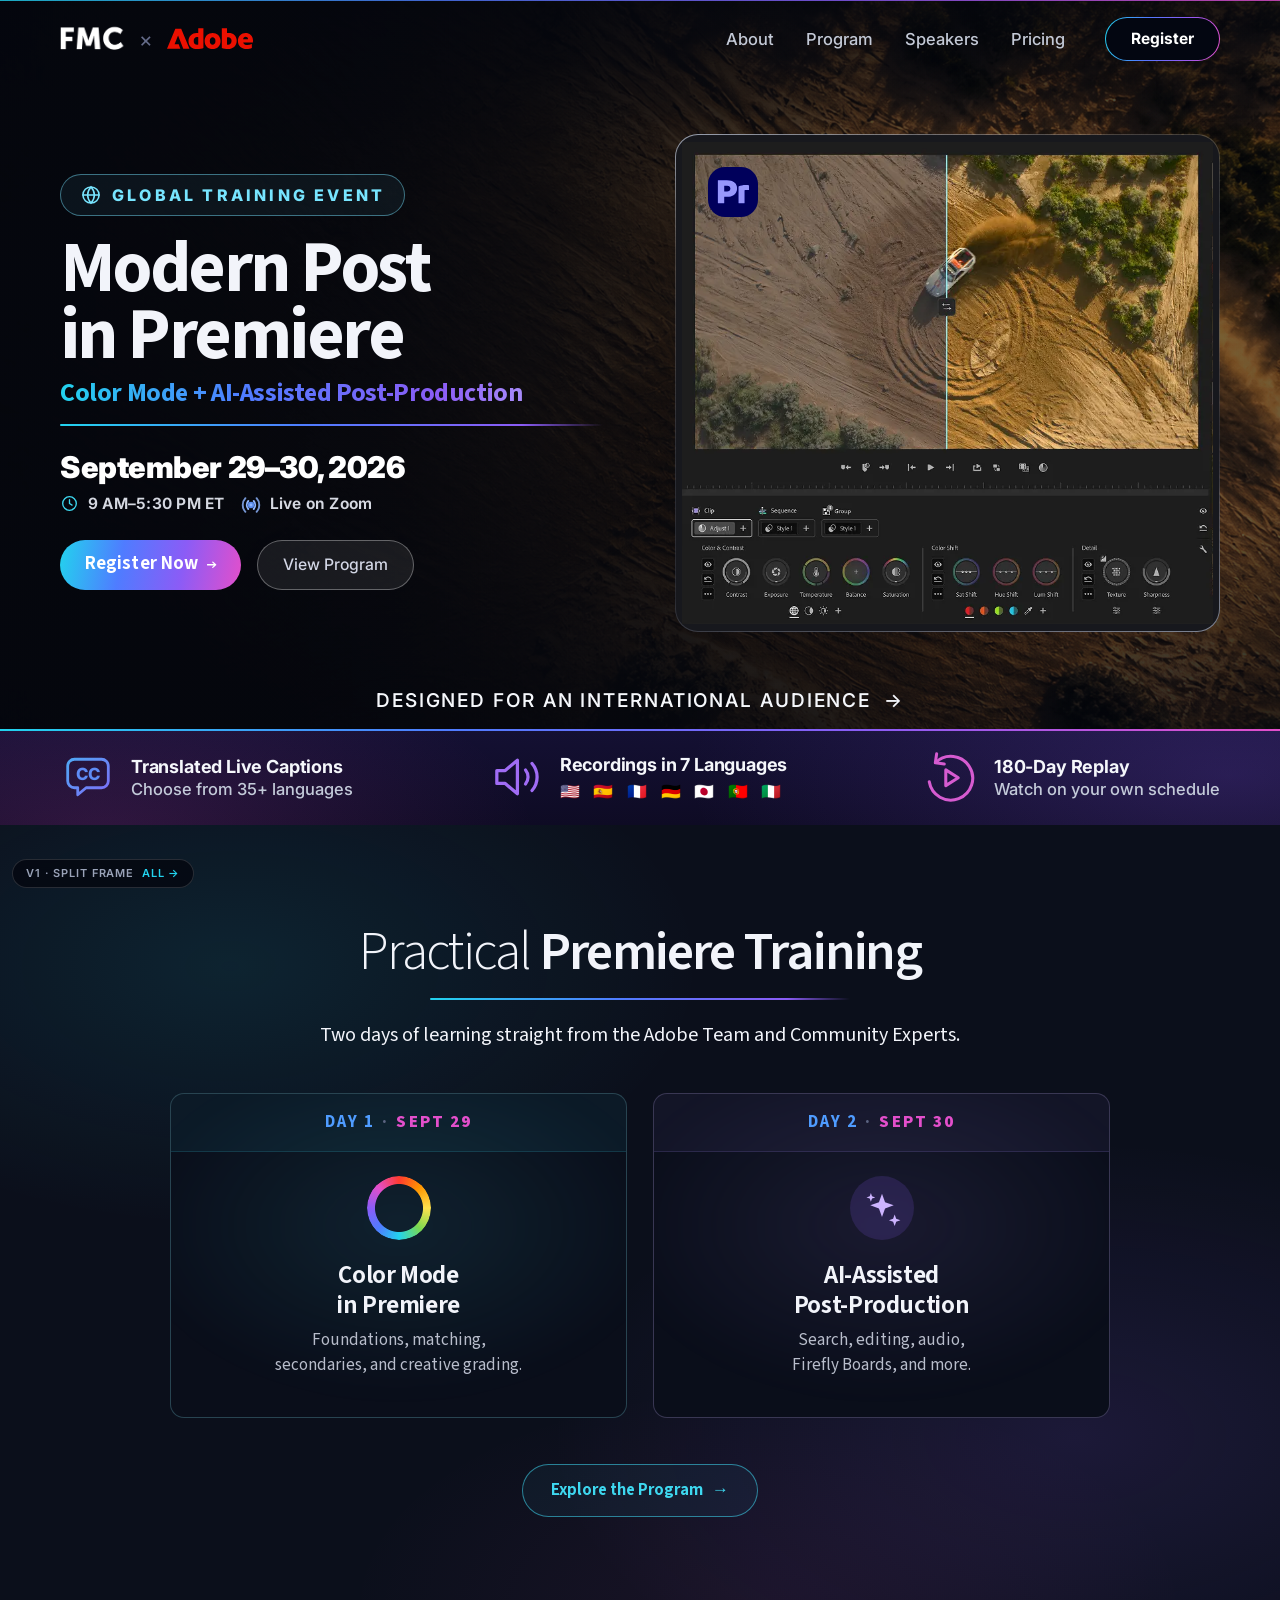
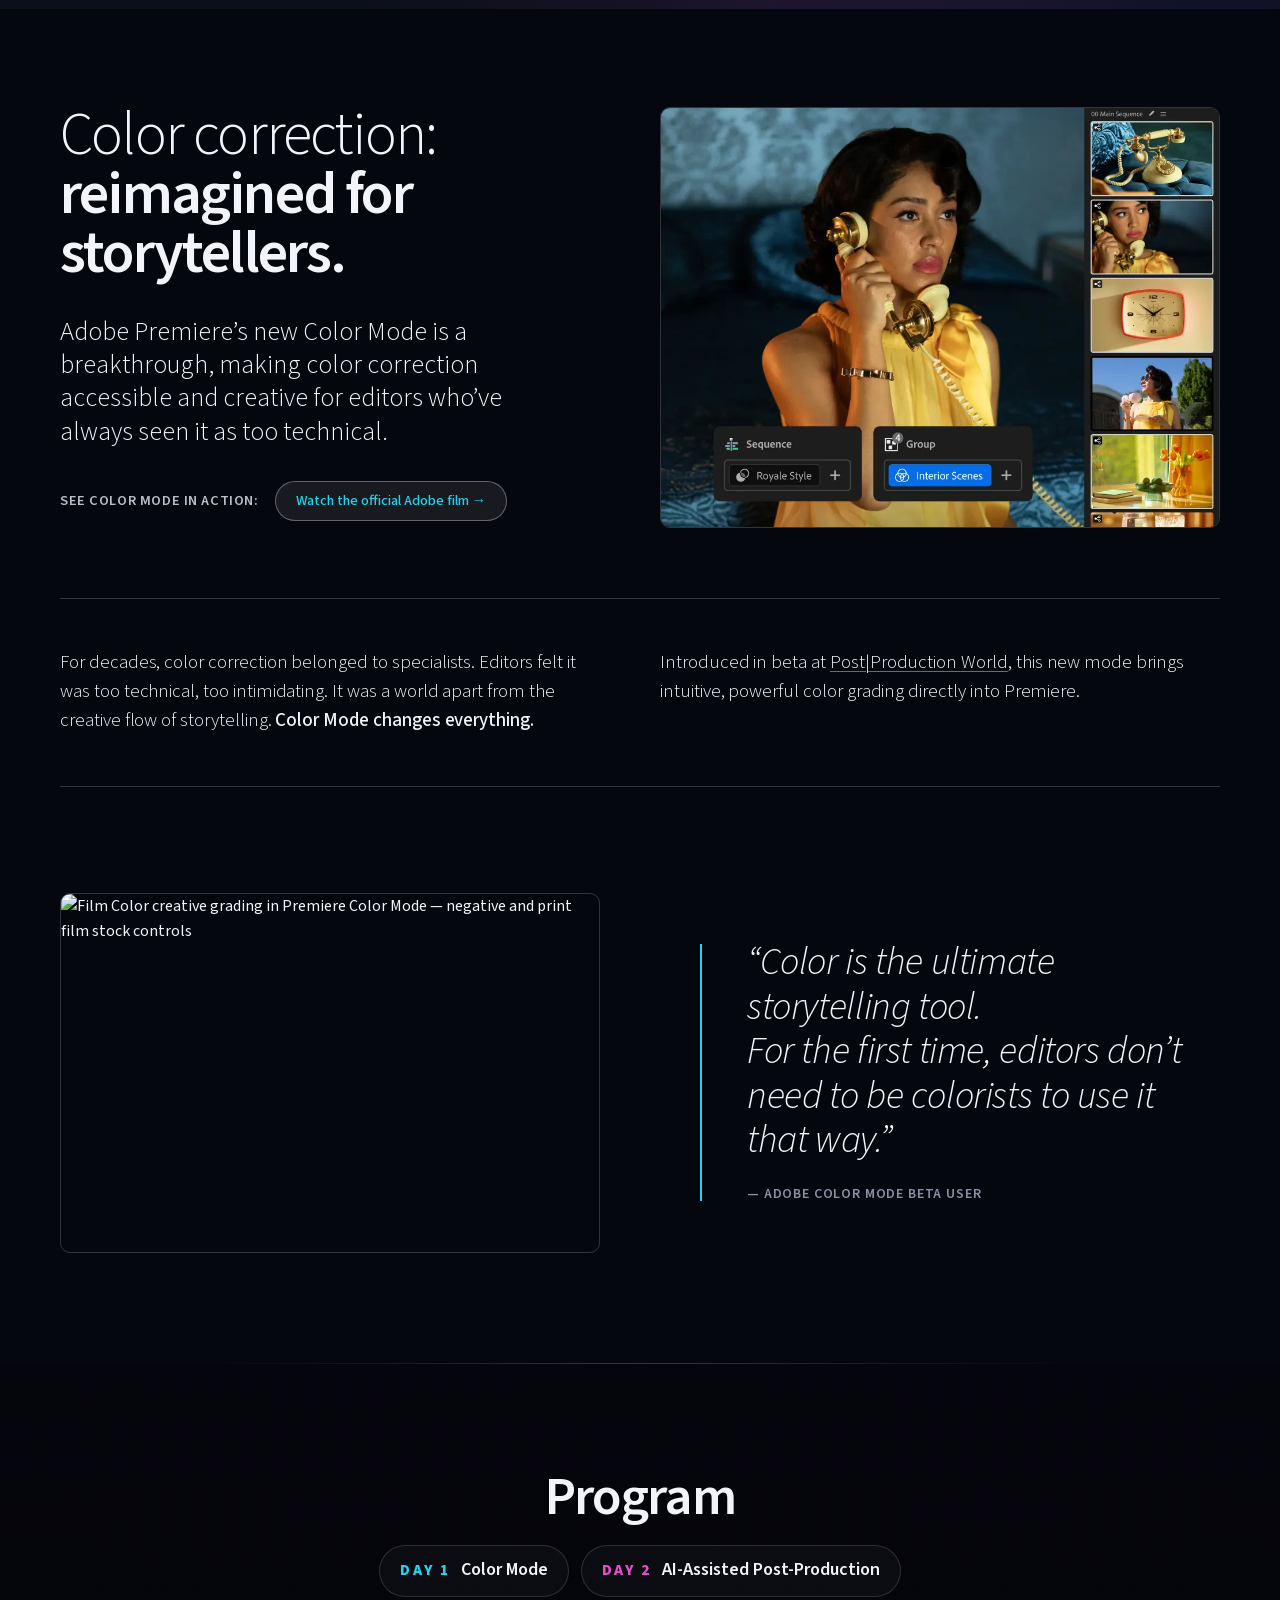
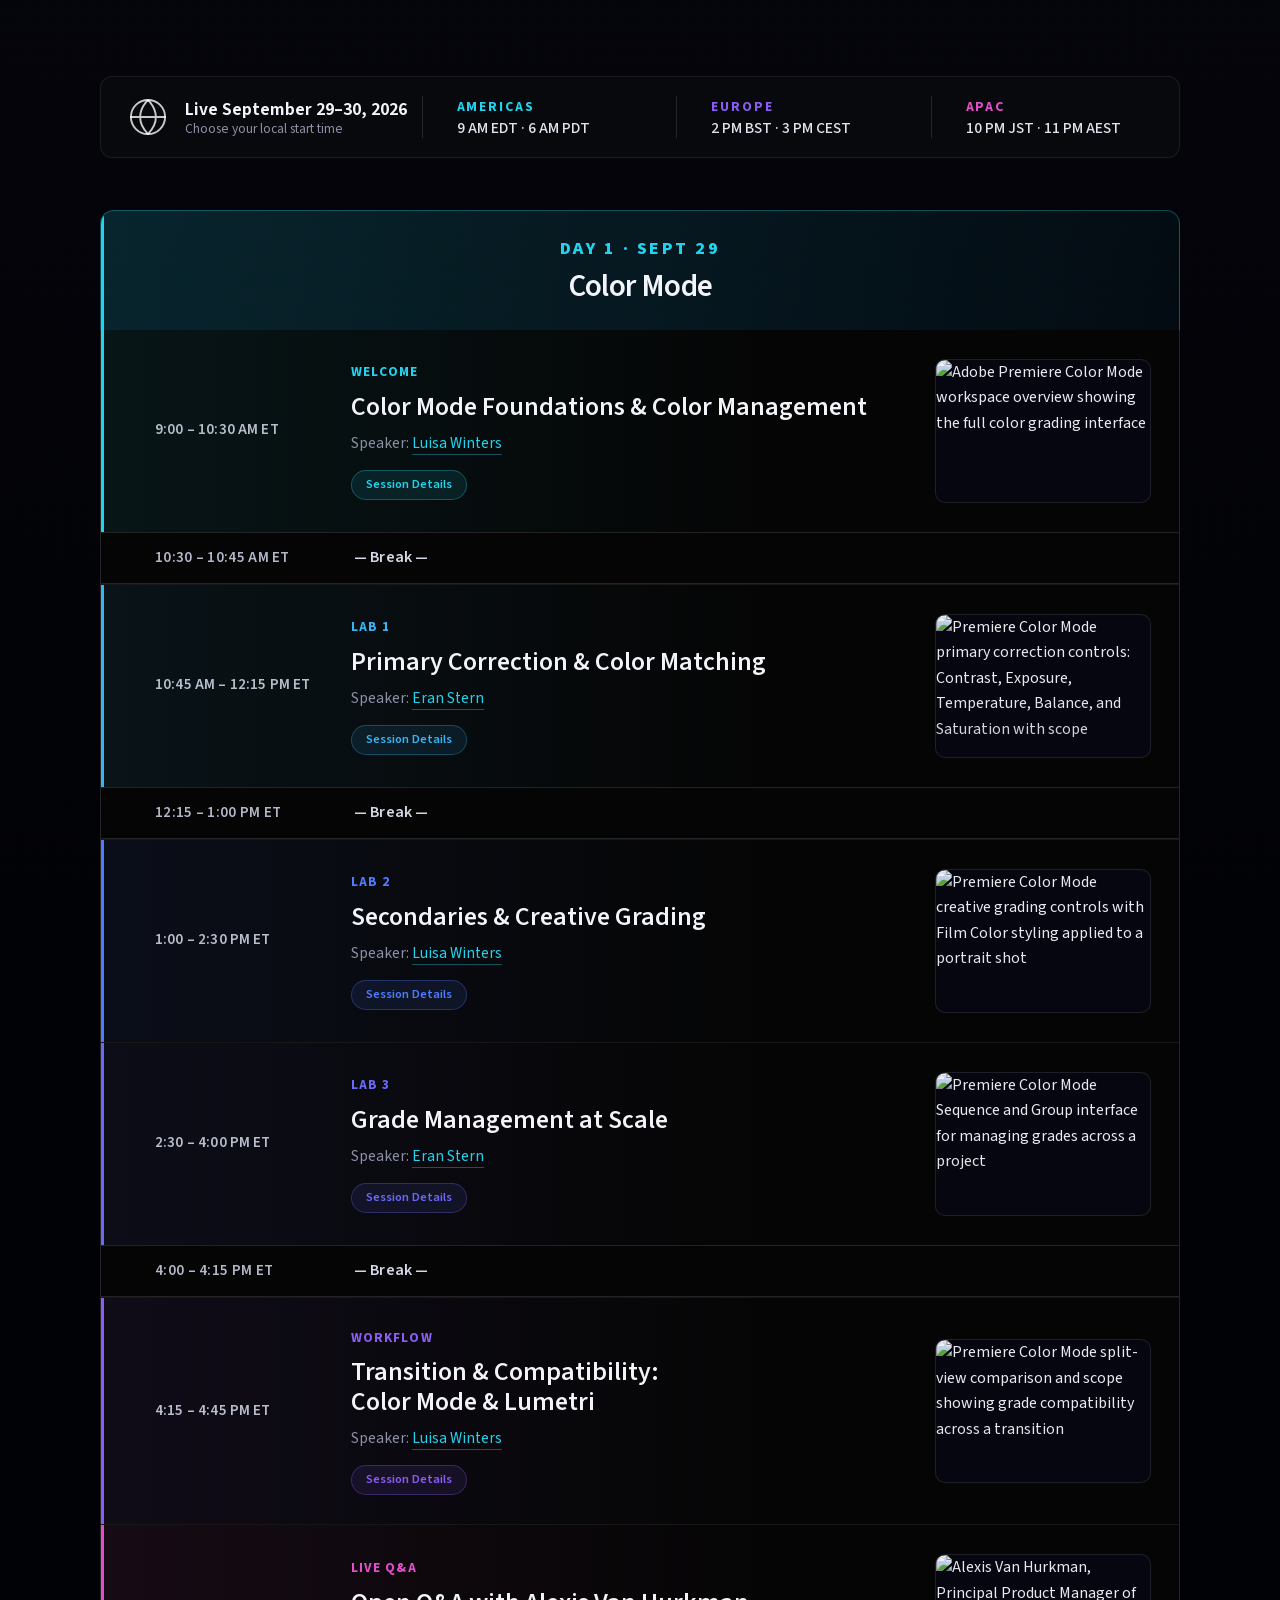
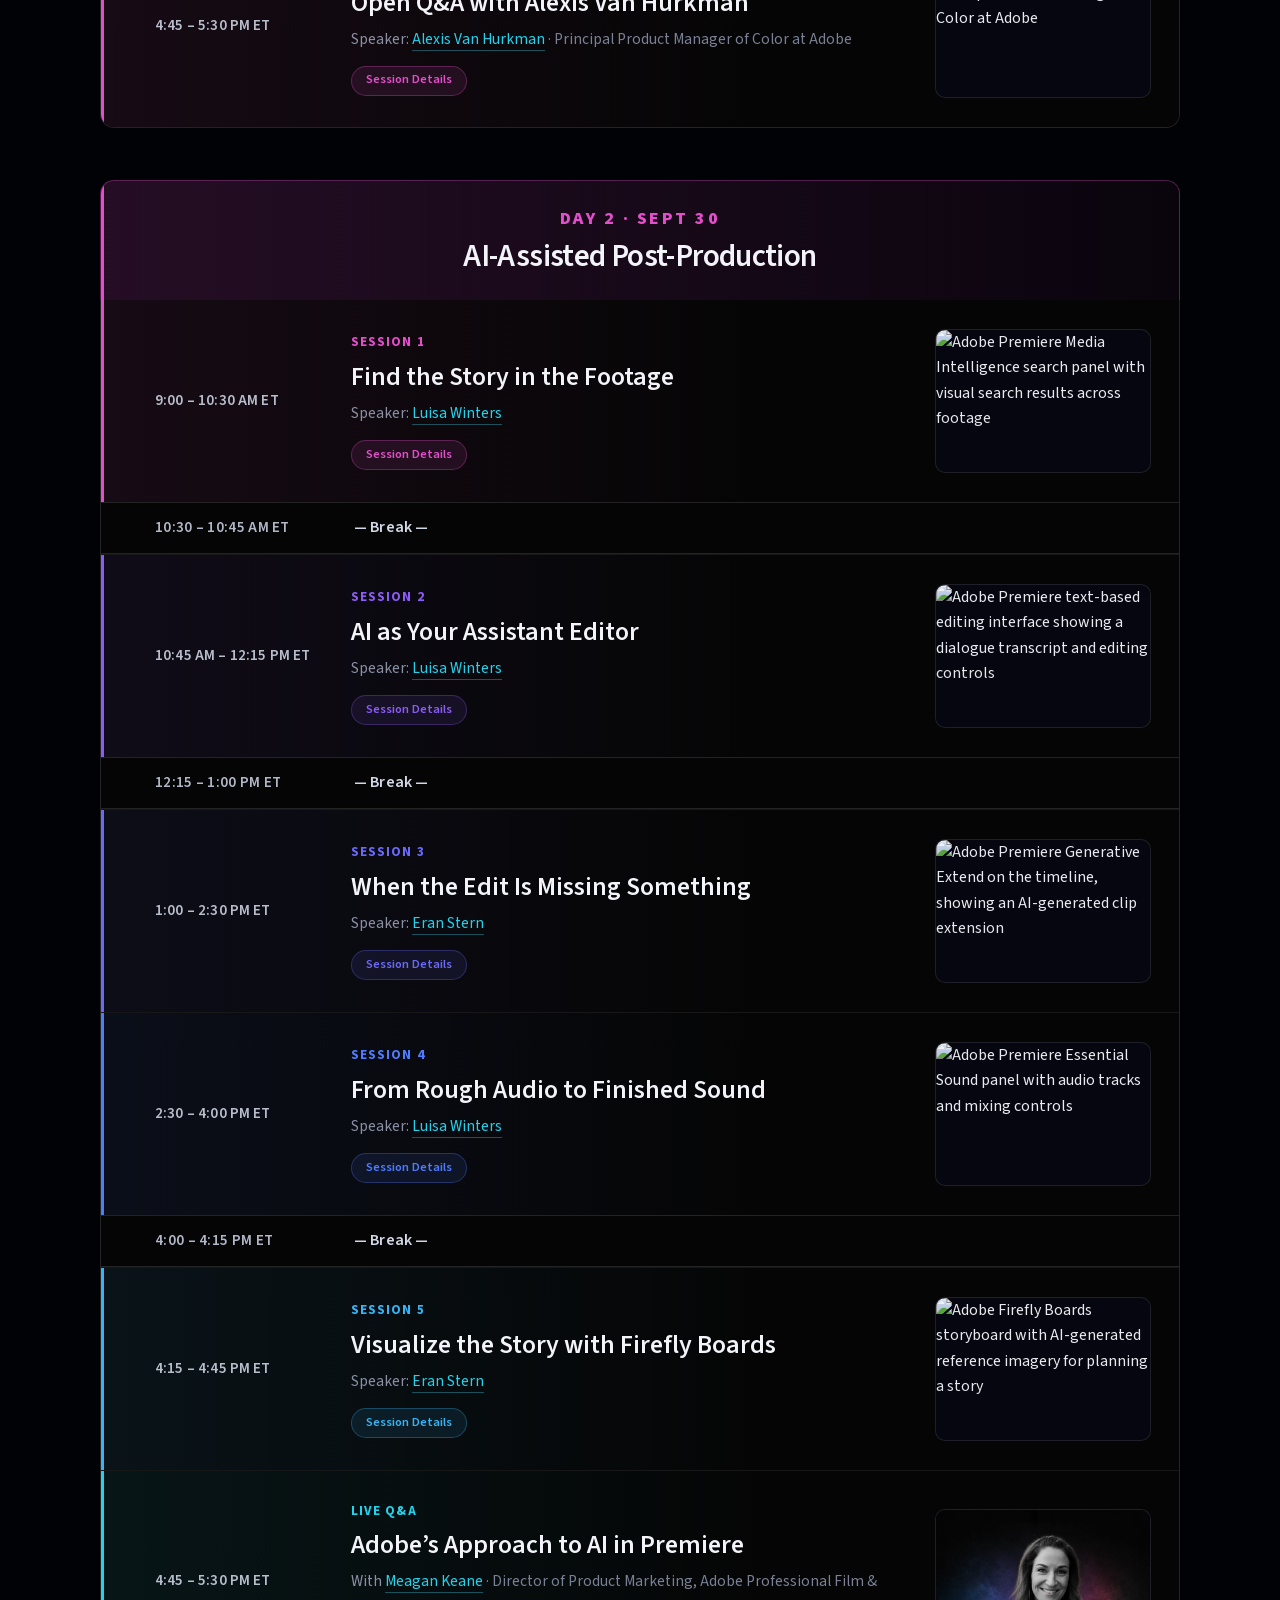
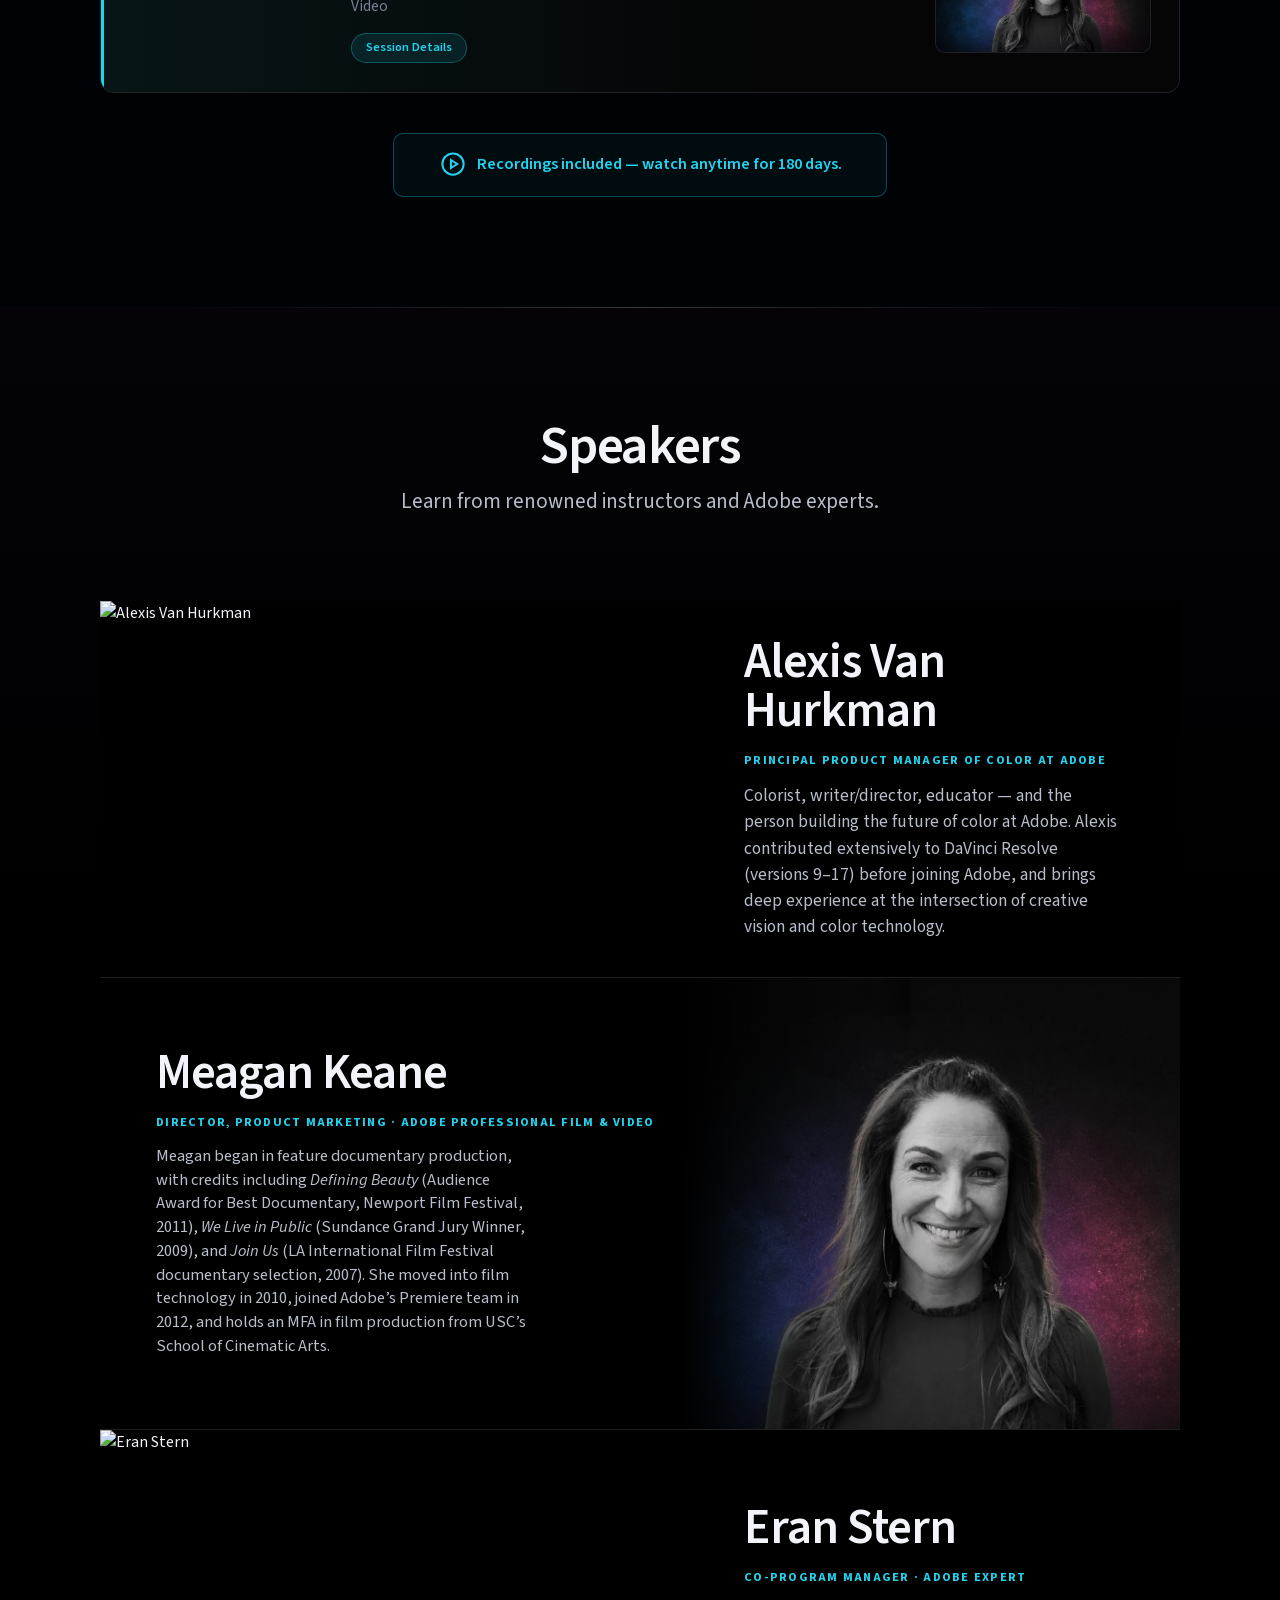
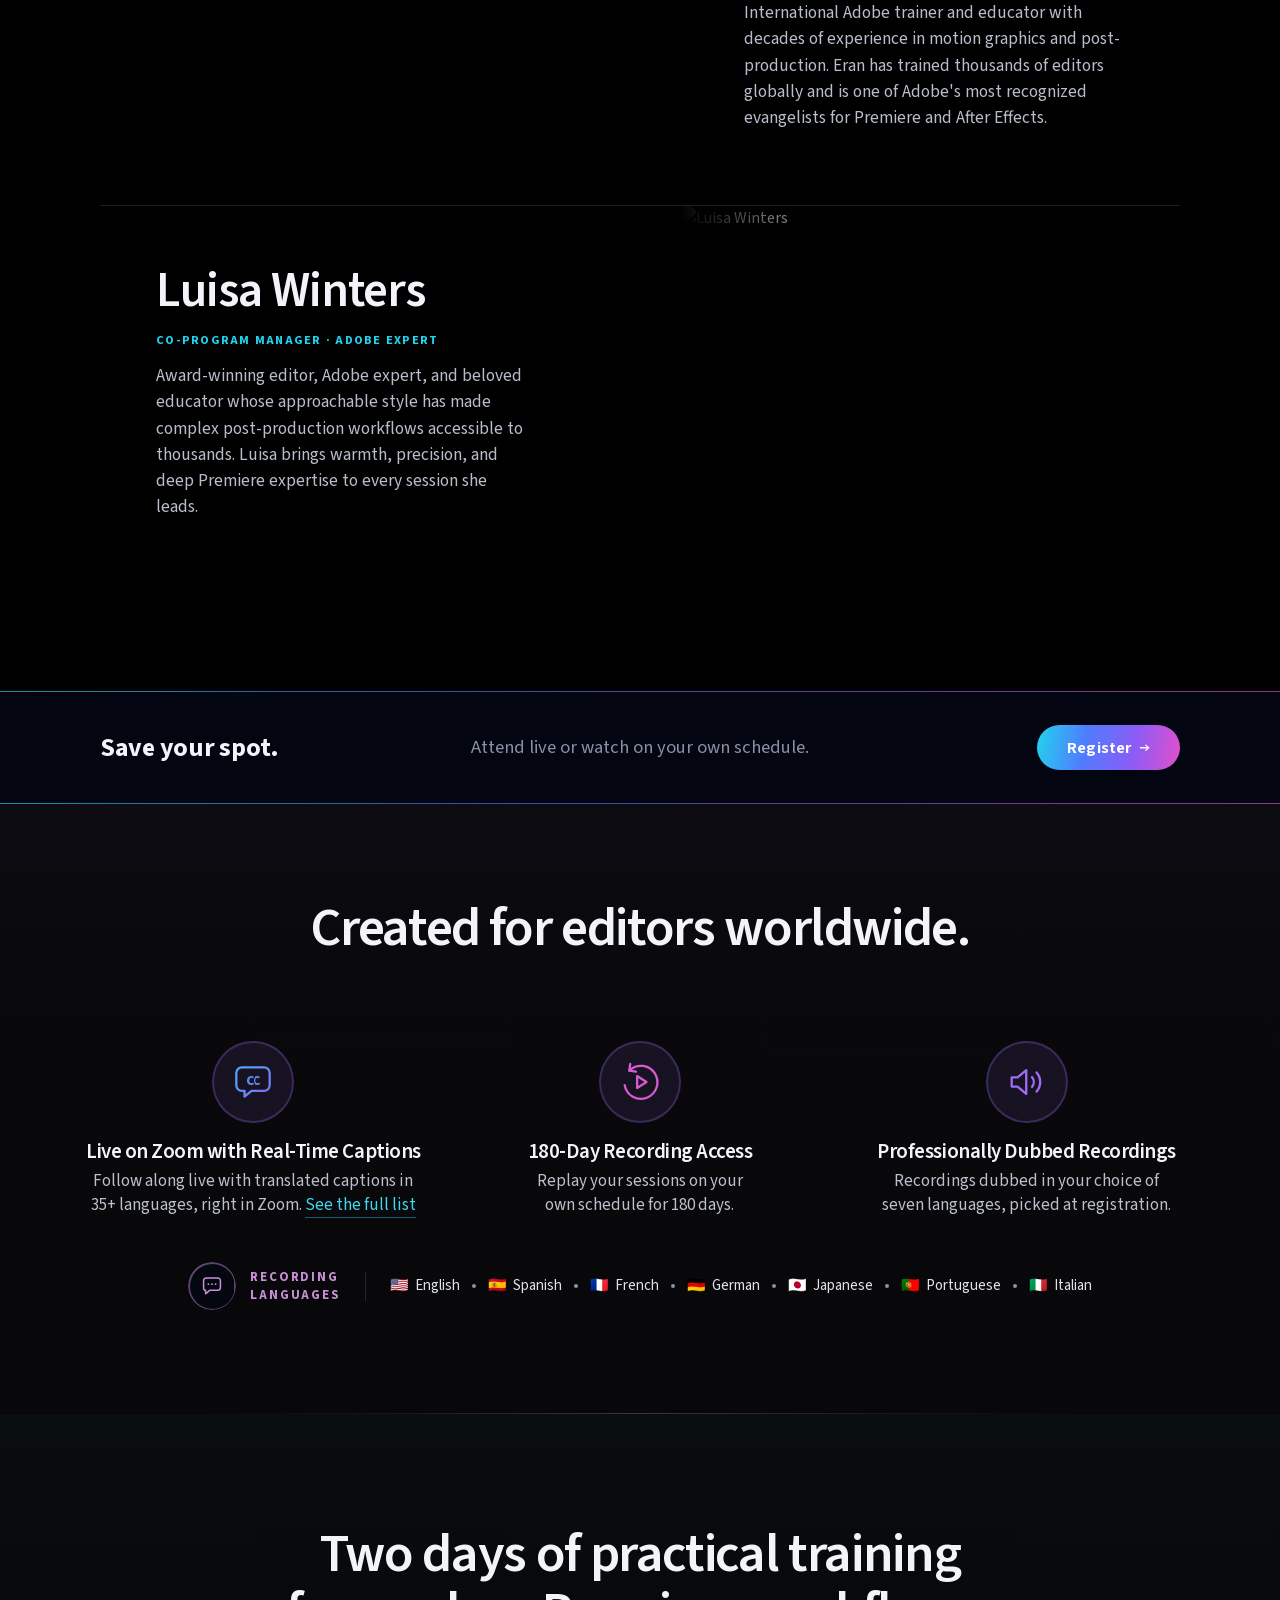
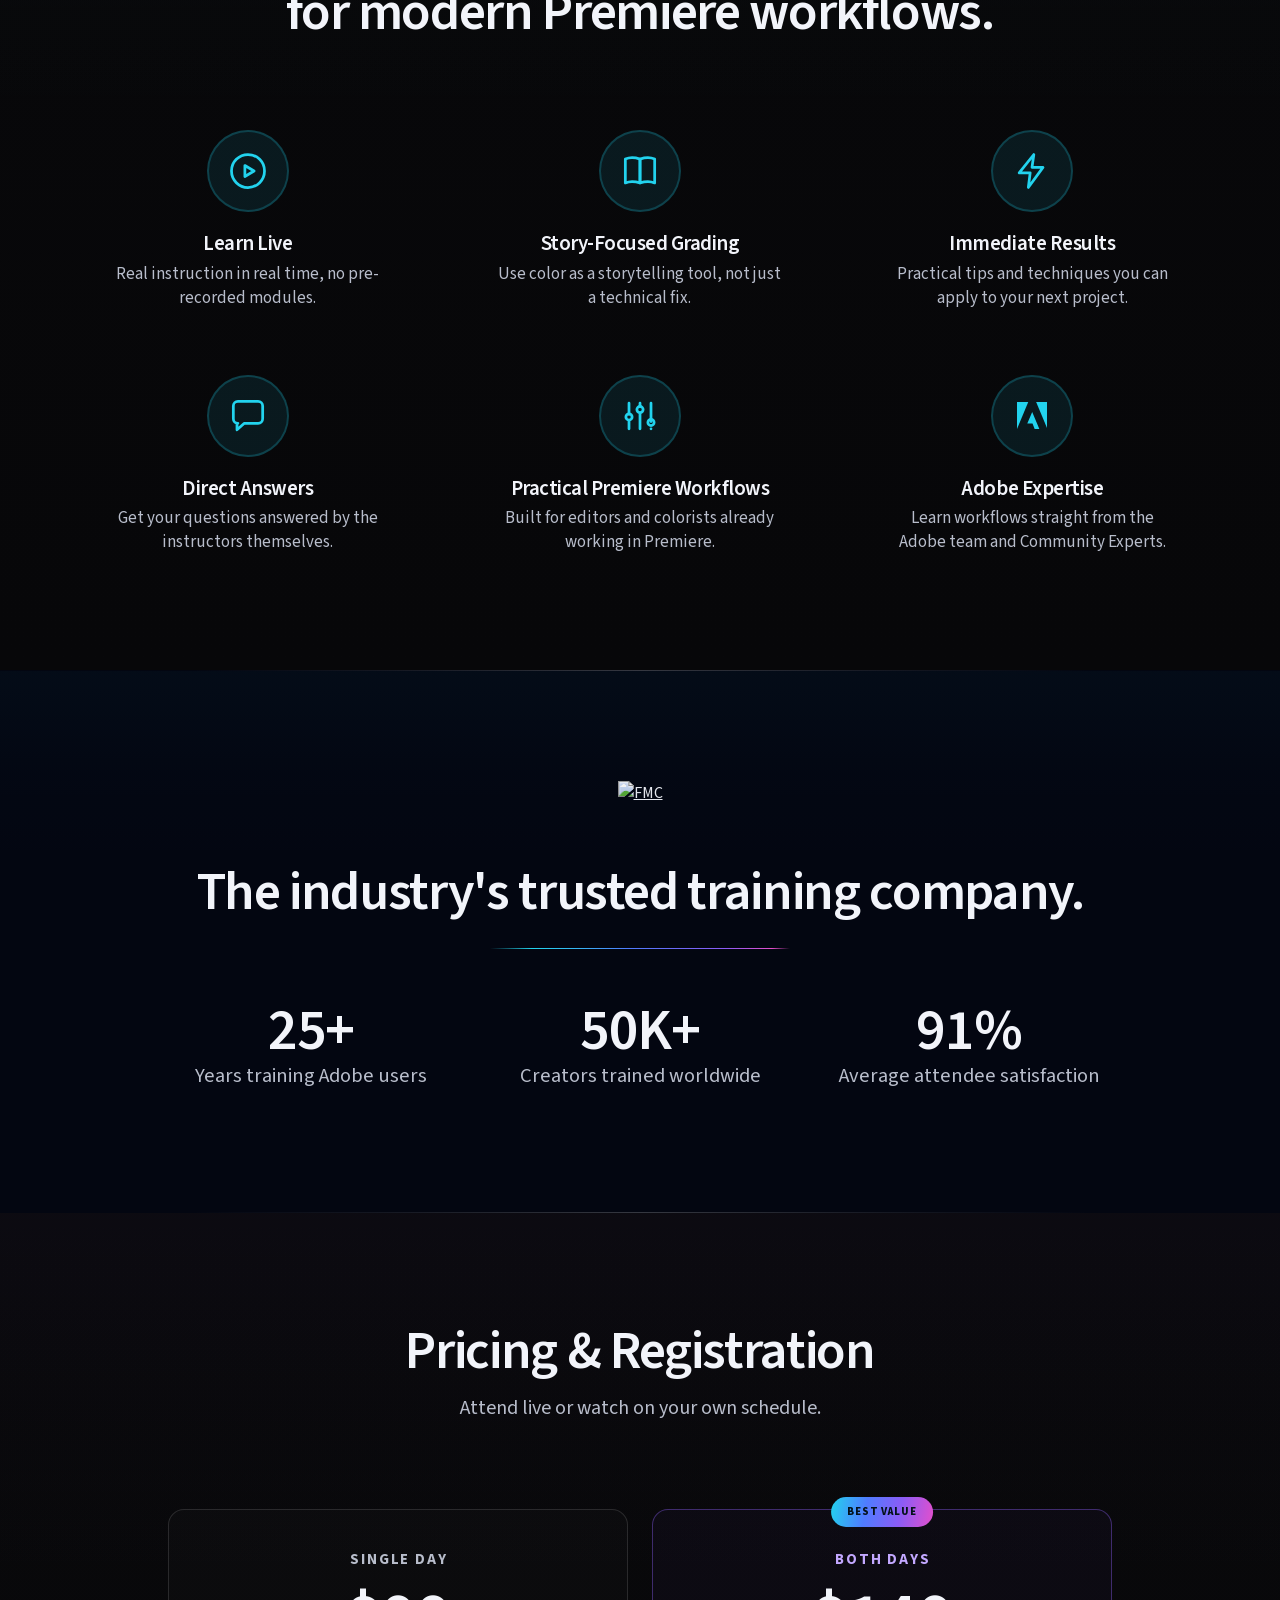
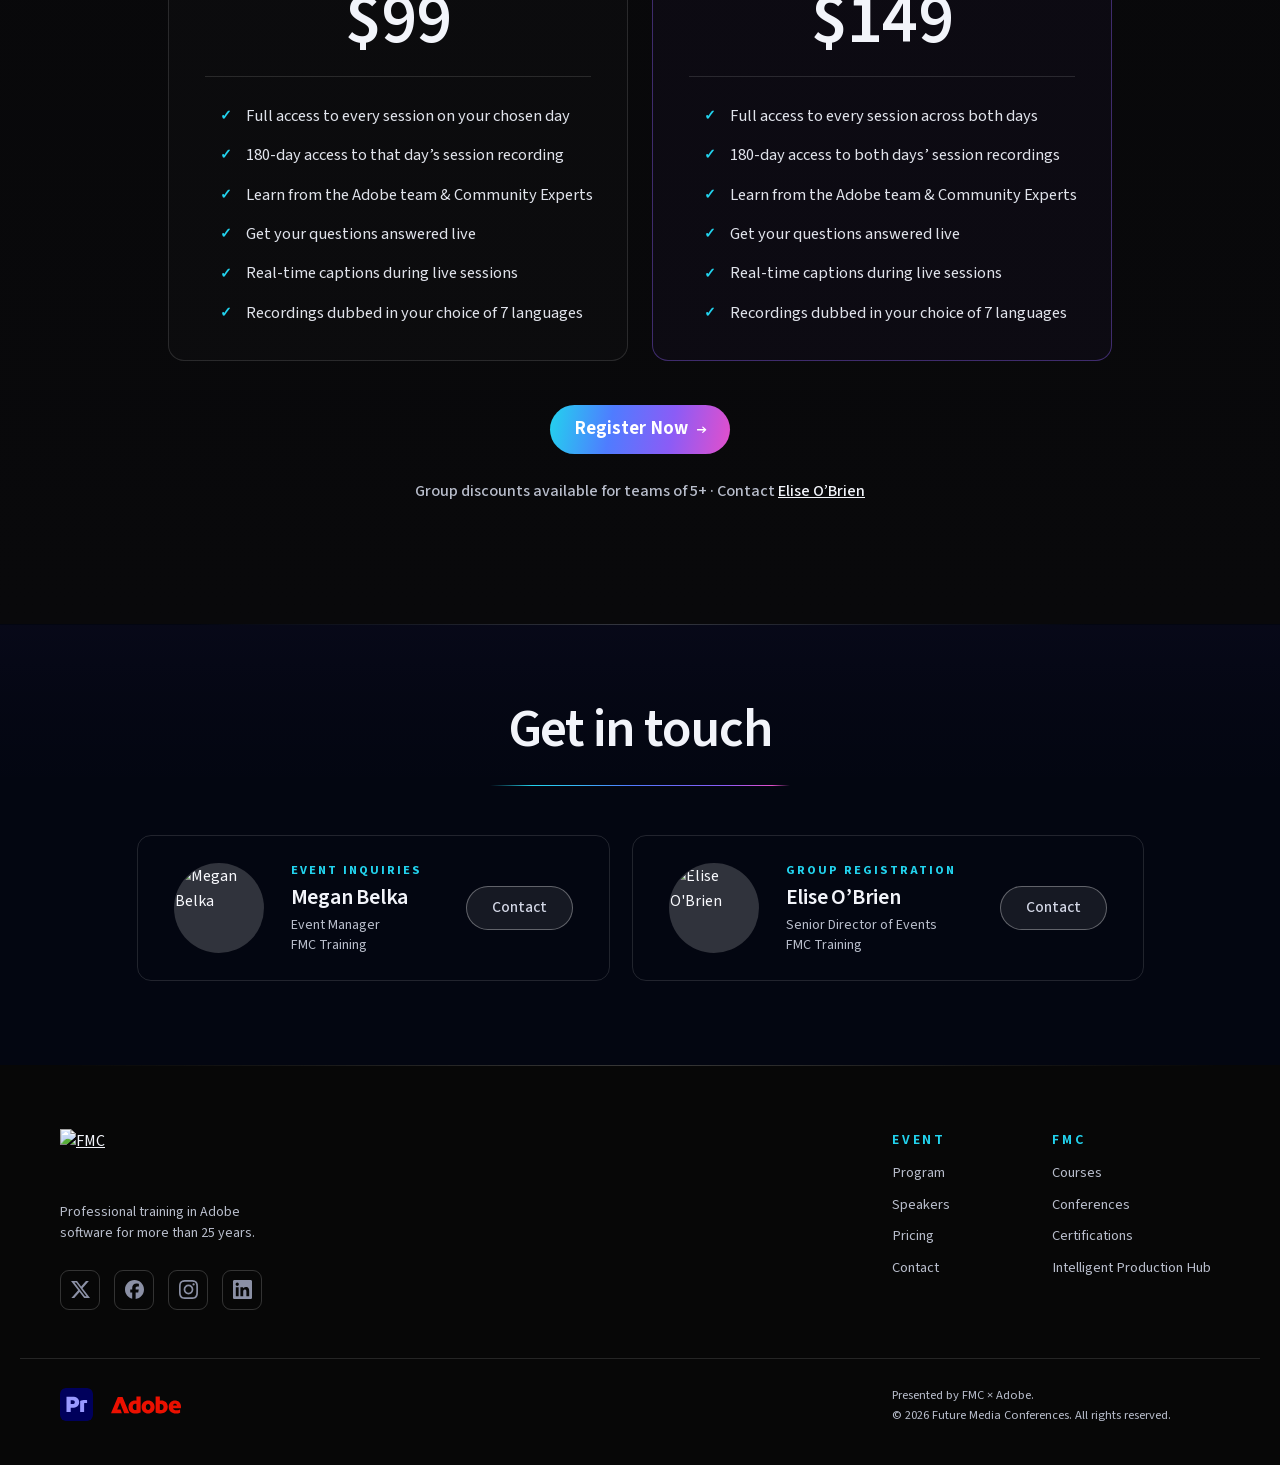
==== commit 76fb4169: "Remove unapproved About sentence; fix Meagan photo iPhone loading bug" ====
--- a/hero-lab.html
+++ b/hero-lab.html
@@ -3074,7 +3074,7 @@
     </div>
     <div class="about-cols">
       <p>For decades, color correction belonged to specialists. Editors felt it was too technical, too intimidating. It was a world apart from the creative flow of storytelling. <b>Color Mode changes everything.</b></p>
-      <p>Introduced in beta at <a class="inline-link" href="https://ppw-conference.com" target="_blank" rel="noopener noreferrer">Post|Production World</a>, this new mode brings intuitive, powerful color grading directly into Premiere. Day two puts AI to work across the post workflow &mdash; taught live, like every session, by the Adobe team and Community Experts.</p>
+      <p>Introduced in beta at <a class="inline-link" href="https://ppw-conference.com" target="_blank" rel="noopener noreferrer">Post|Production World</a>, this new mode brings intuitive, powerful color grading directly into Premiere.</p>
     </div>
   </div>
   <div class="quote-band reveal">
@@ -3206,7 +3206,7 @@
         <div class="in-grid">
           <div class="time"><b>4:45 &ndash; 5:30 PM ET</b></div>
           <div><div class="tk-lbl">Live Q&amp;A</div><h4>Adobe&rsquo;s Approach to AI in Premiere</h4><div class="spk">With <a href="#instructor-meagan">Meagan Keane</a><i class="spk-role"> &middot; Director of Product Marketing, Adobe Professional Film &amp; Video</i></div><button class="sd-trigger" data-sd="11">Session Details</button></div>
-          <div class="smedia"><img loading="lazy" src="assets/meagan-keane-portrait.webp" alt="Meagan Keane, Director of Product Marketing, Adobe Professional Film and Video"></div>
+          <div class="smedia"><picture><source srcset="assets/meagan-keane-portrait.webp" type="image/webp"><img src="assets/meagan-keane-portrait.png" alt="Meagan Keane, Director of Product Marketing, Adobe Professional Film and Video"></picture></div>
         </div>
       </div>
     </div>
@@ -3236,7 +3236,7 @@
       </div>
     </div>
     <div class="band meagan-band reveal" id="instructor-meagan">
-      <div class="band-media"><picture><source srcset="assets/meagan-keane-portrait.webp" type="image/webp"><img src="assets/meagan-keane-portrait.png" alt="Meagan Keane" loading="lazy"></picture></div>
+      <div class="band-media"><picture><source srcset="assets/meagan-keane-portrait.webp" type="image/webp"><img src="assets/meagan-keane-portrait.png" alt="Meagan Keane"></picture></div>
       <div class="id">
         <h3>Meagan Keane</h3>
         <div class="role">Director, Product Marketing &middot; Adobe Professional Film &amp; Video</div>
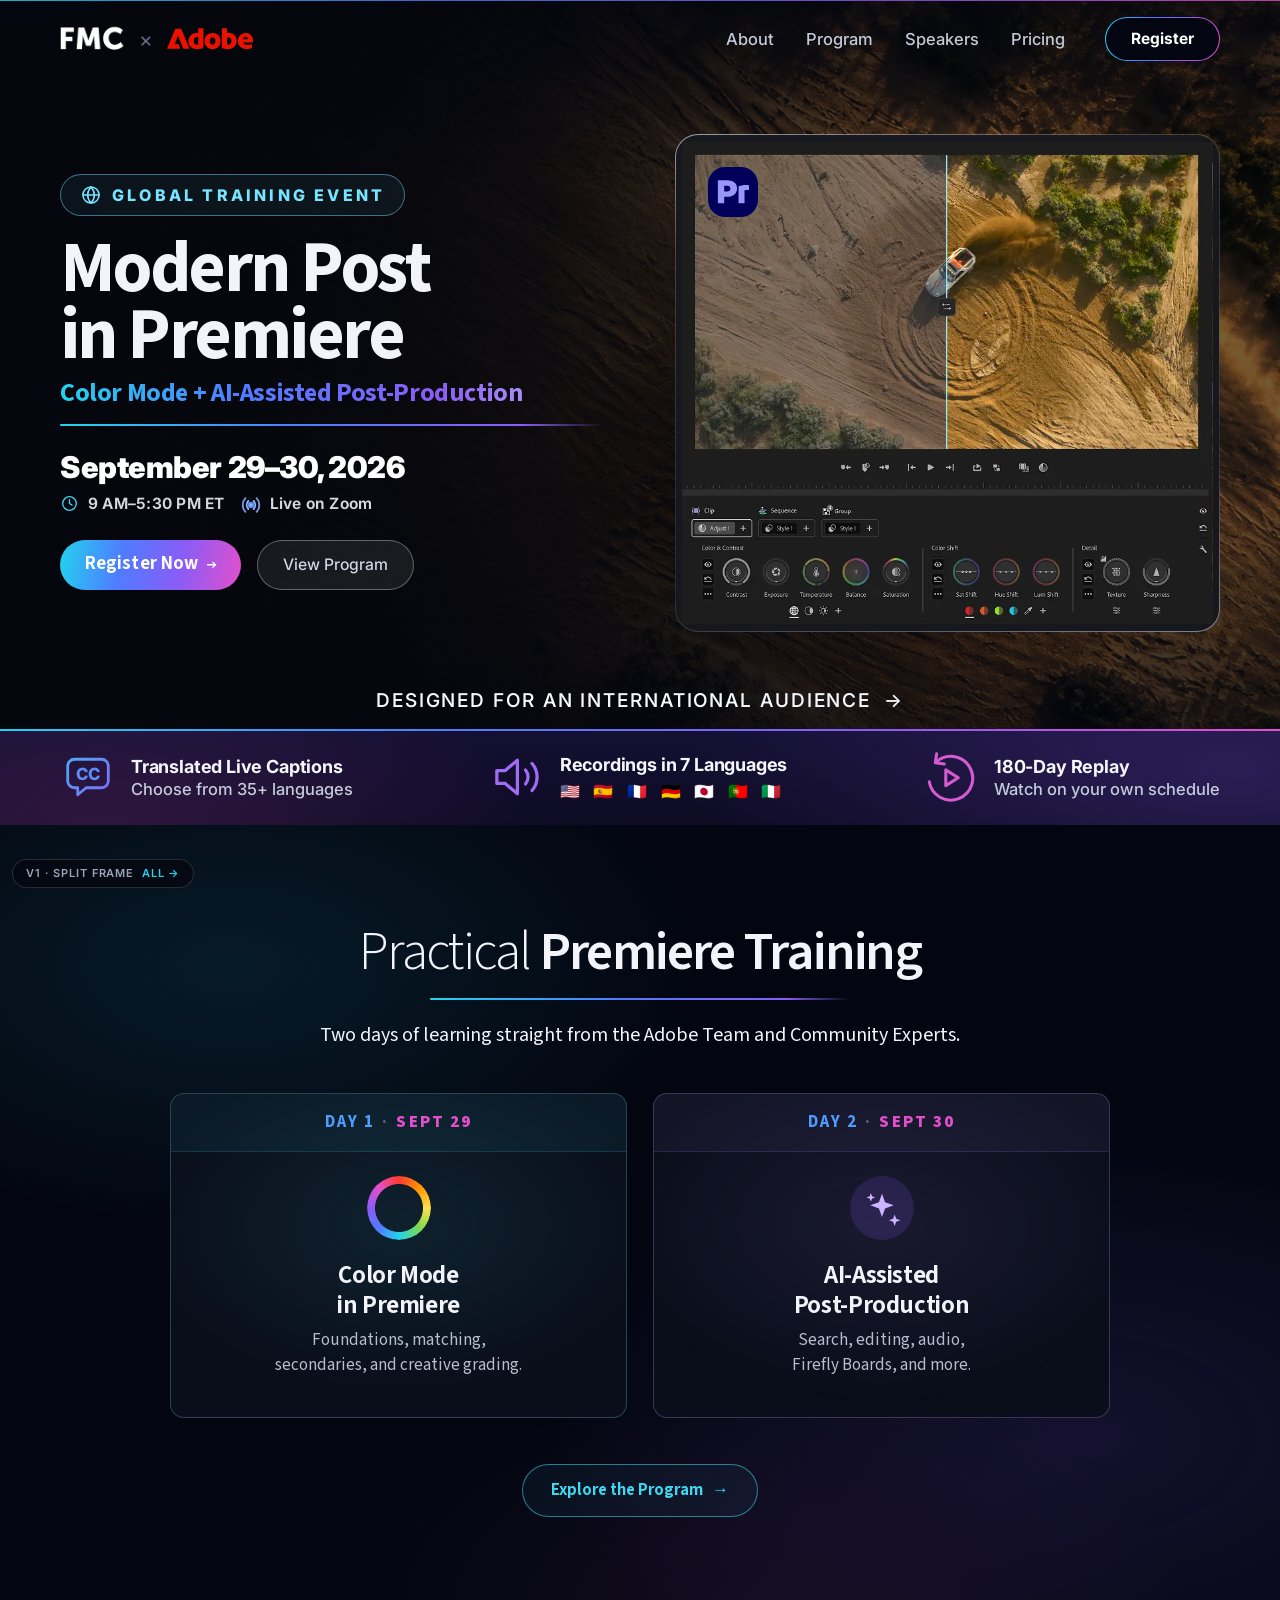
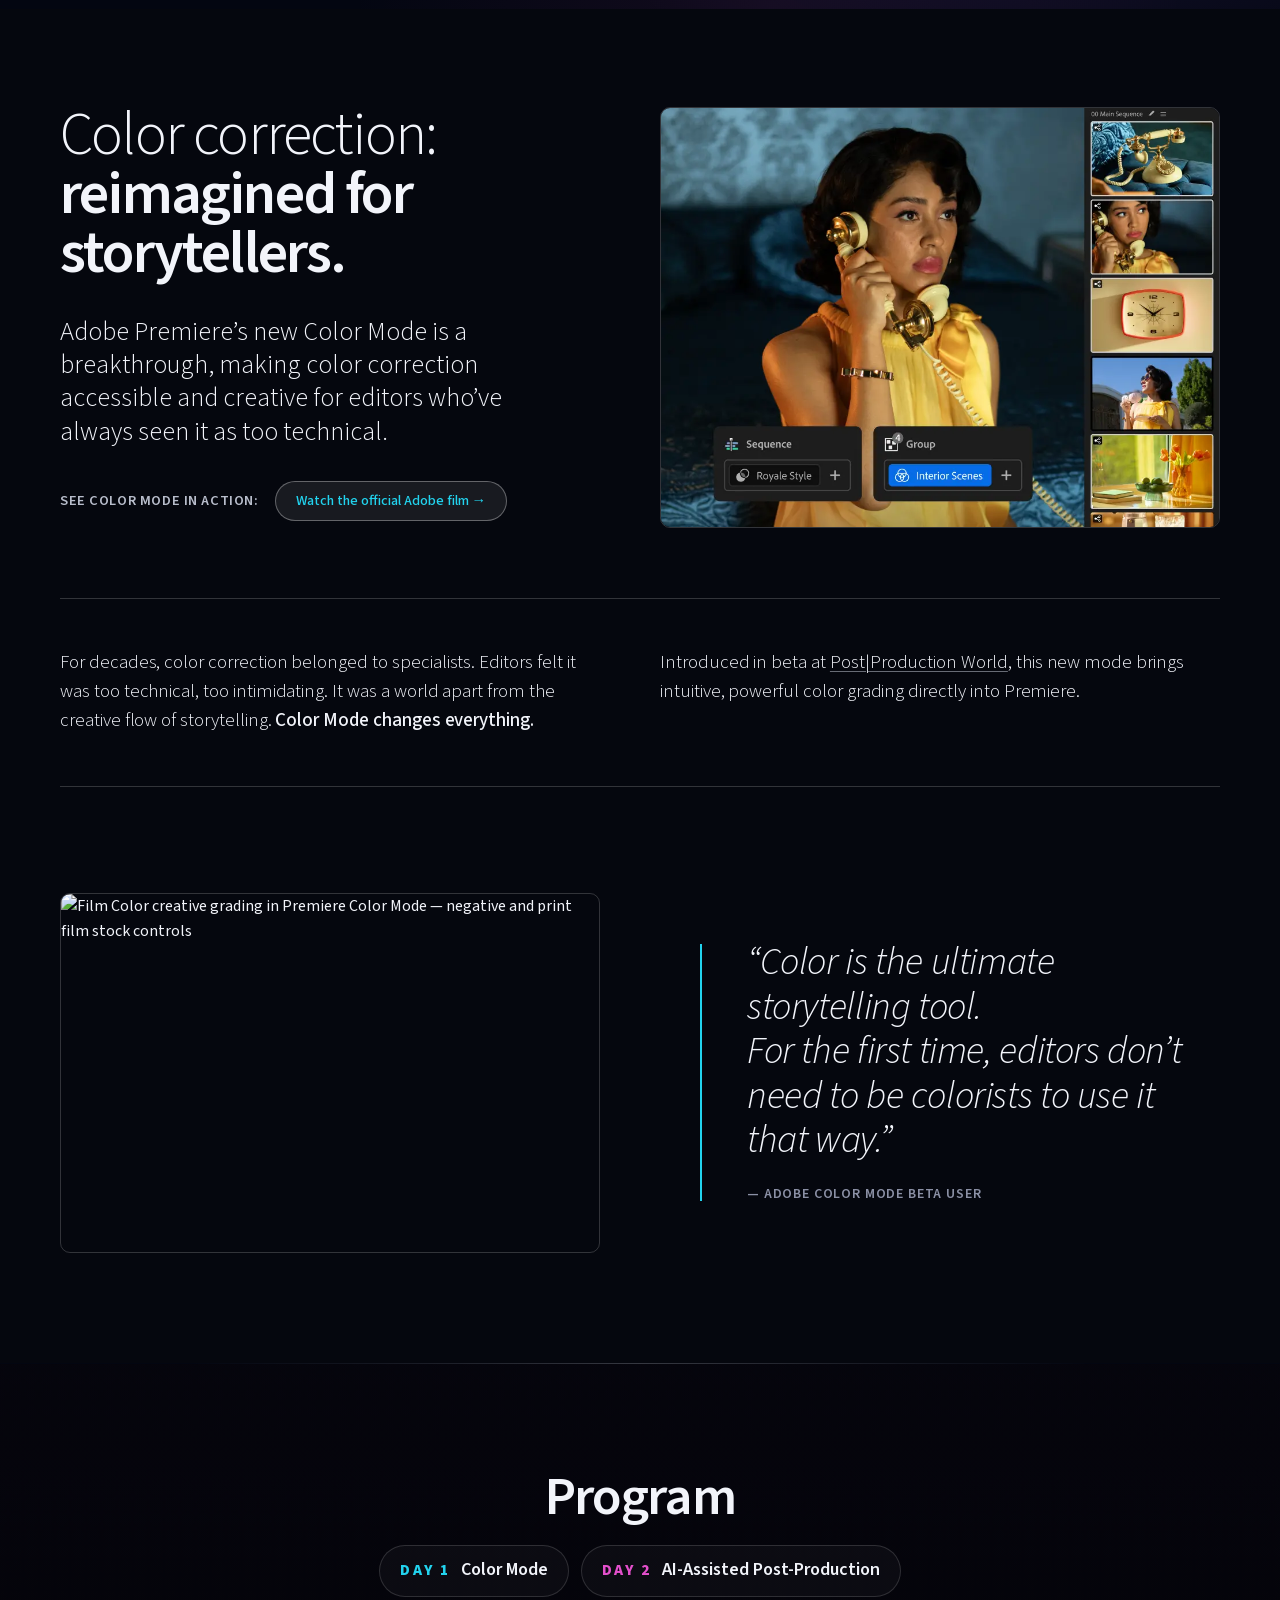
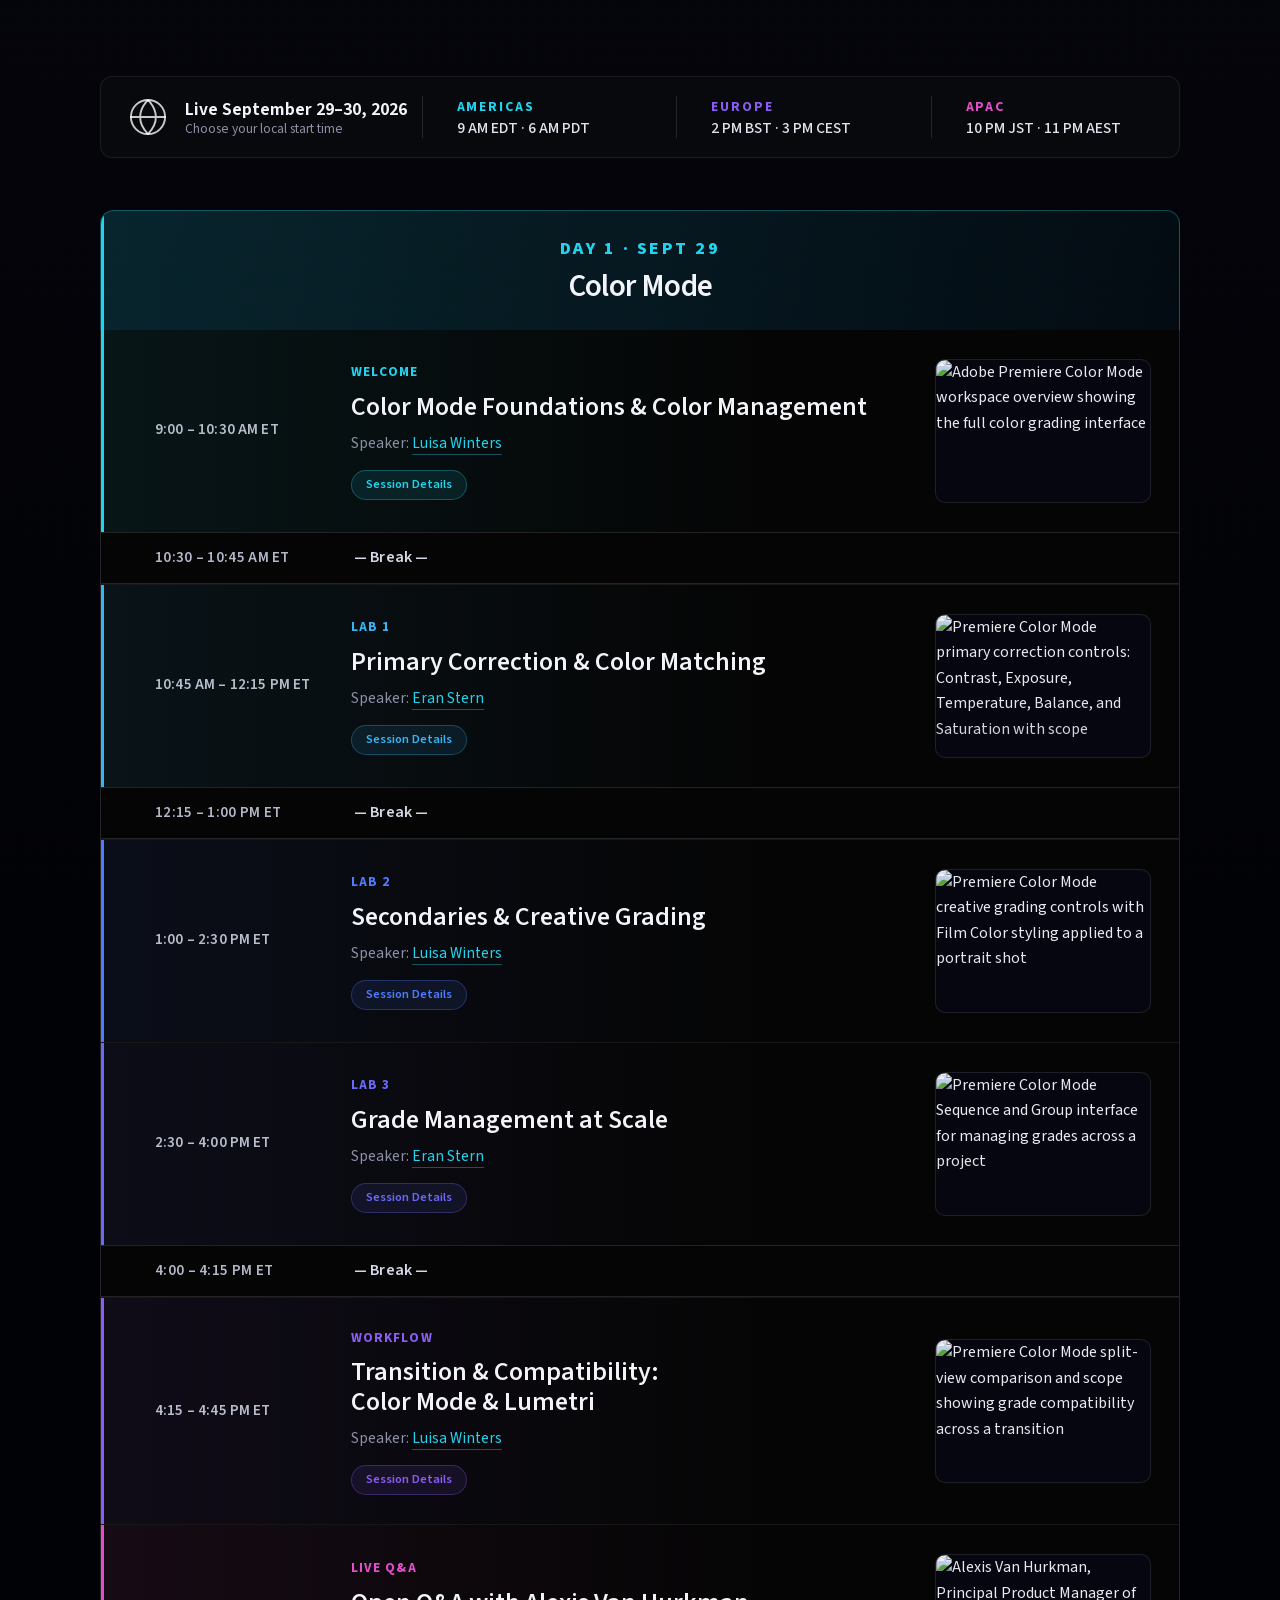
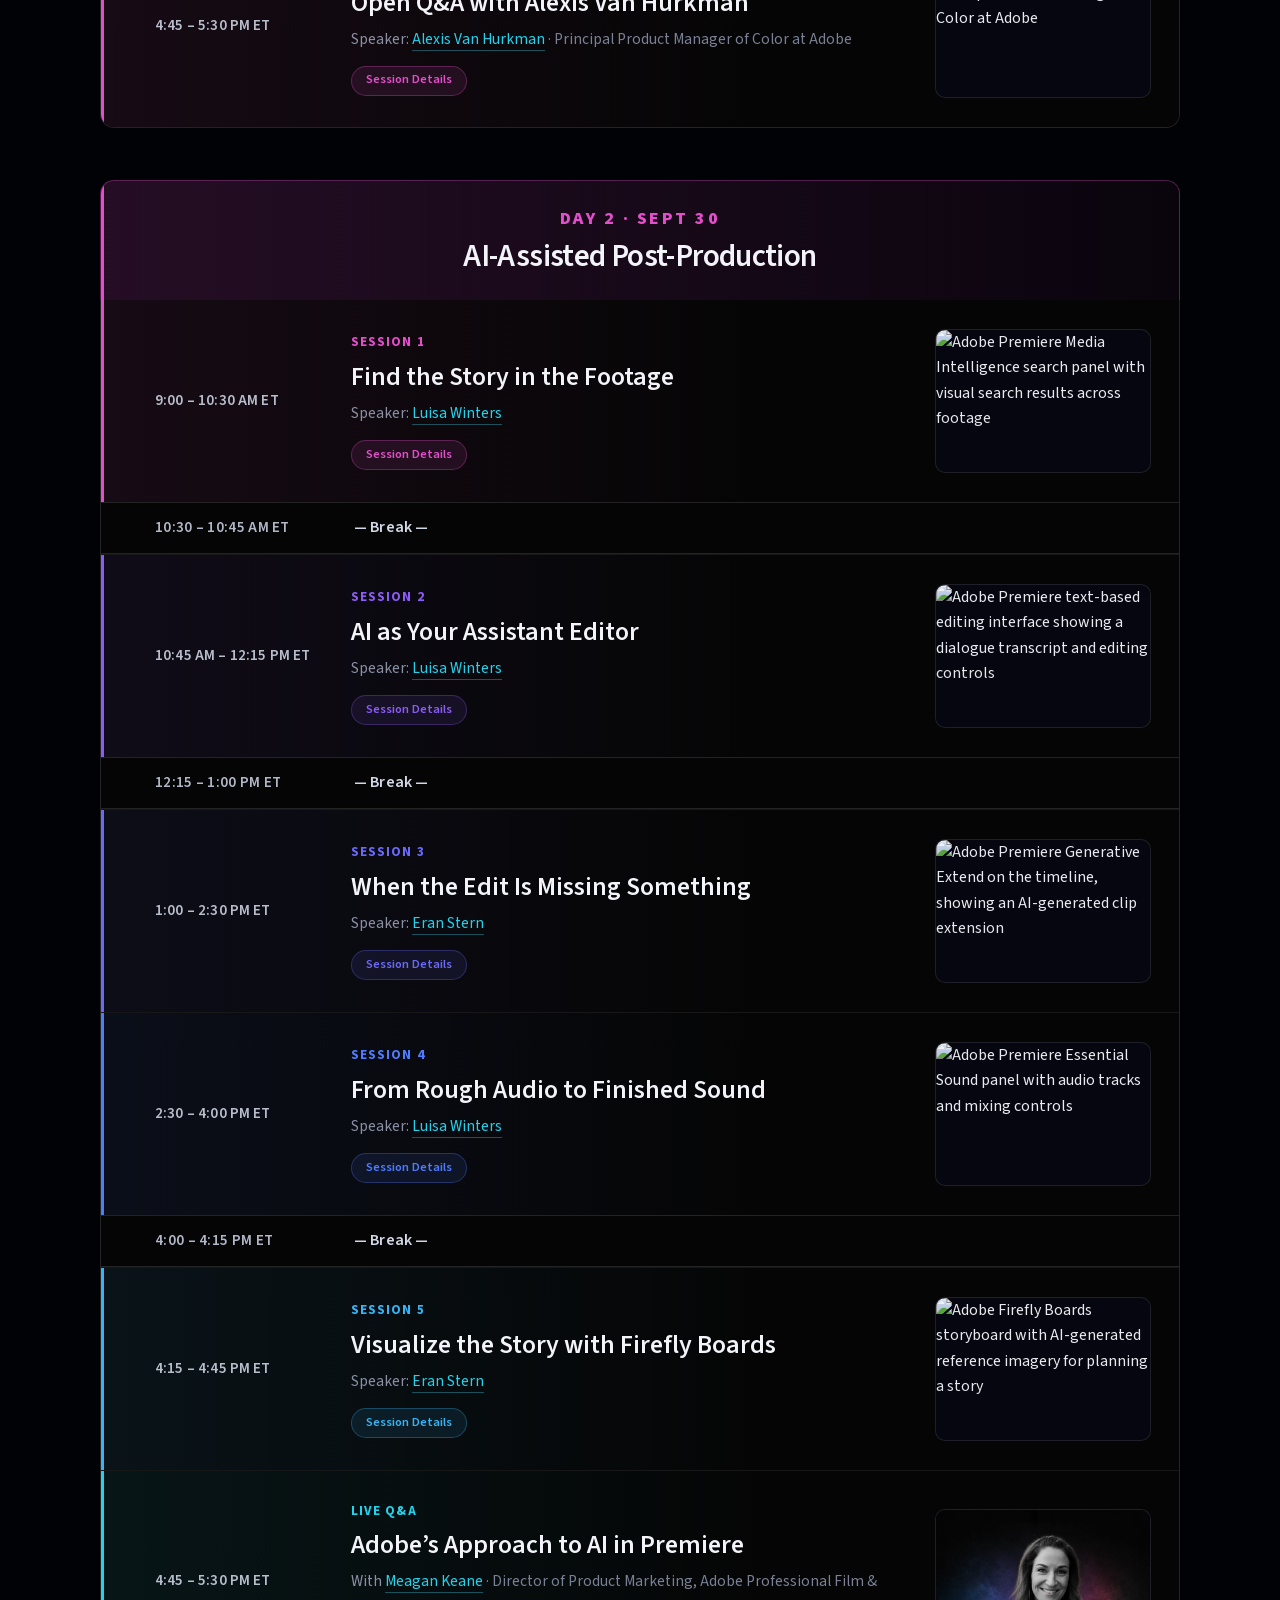
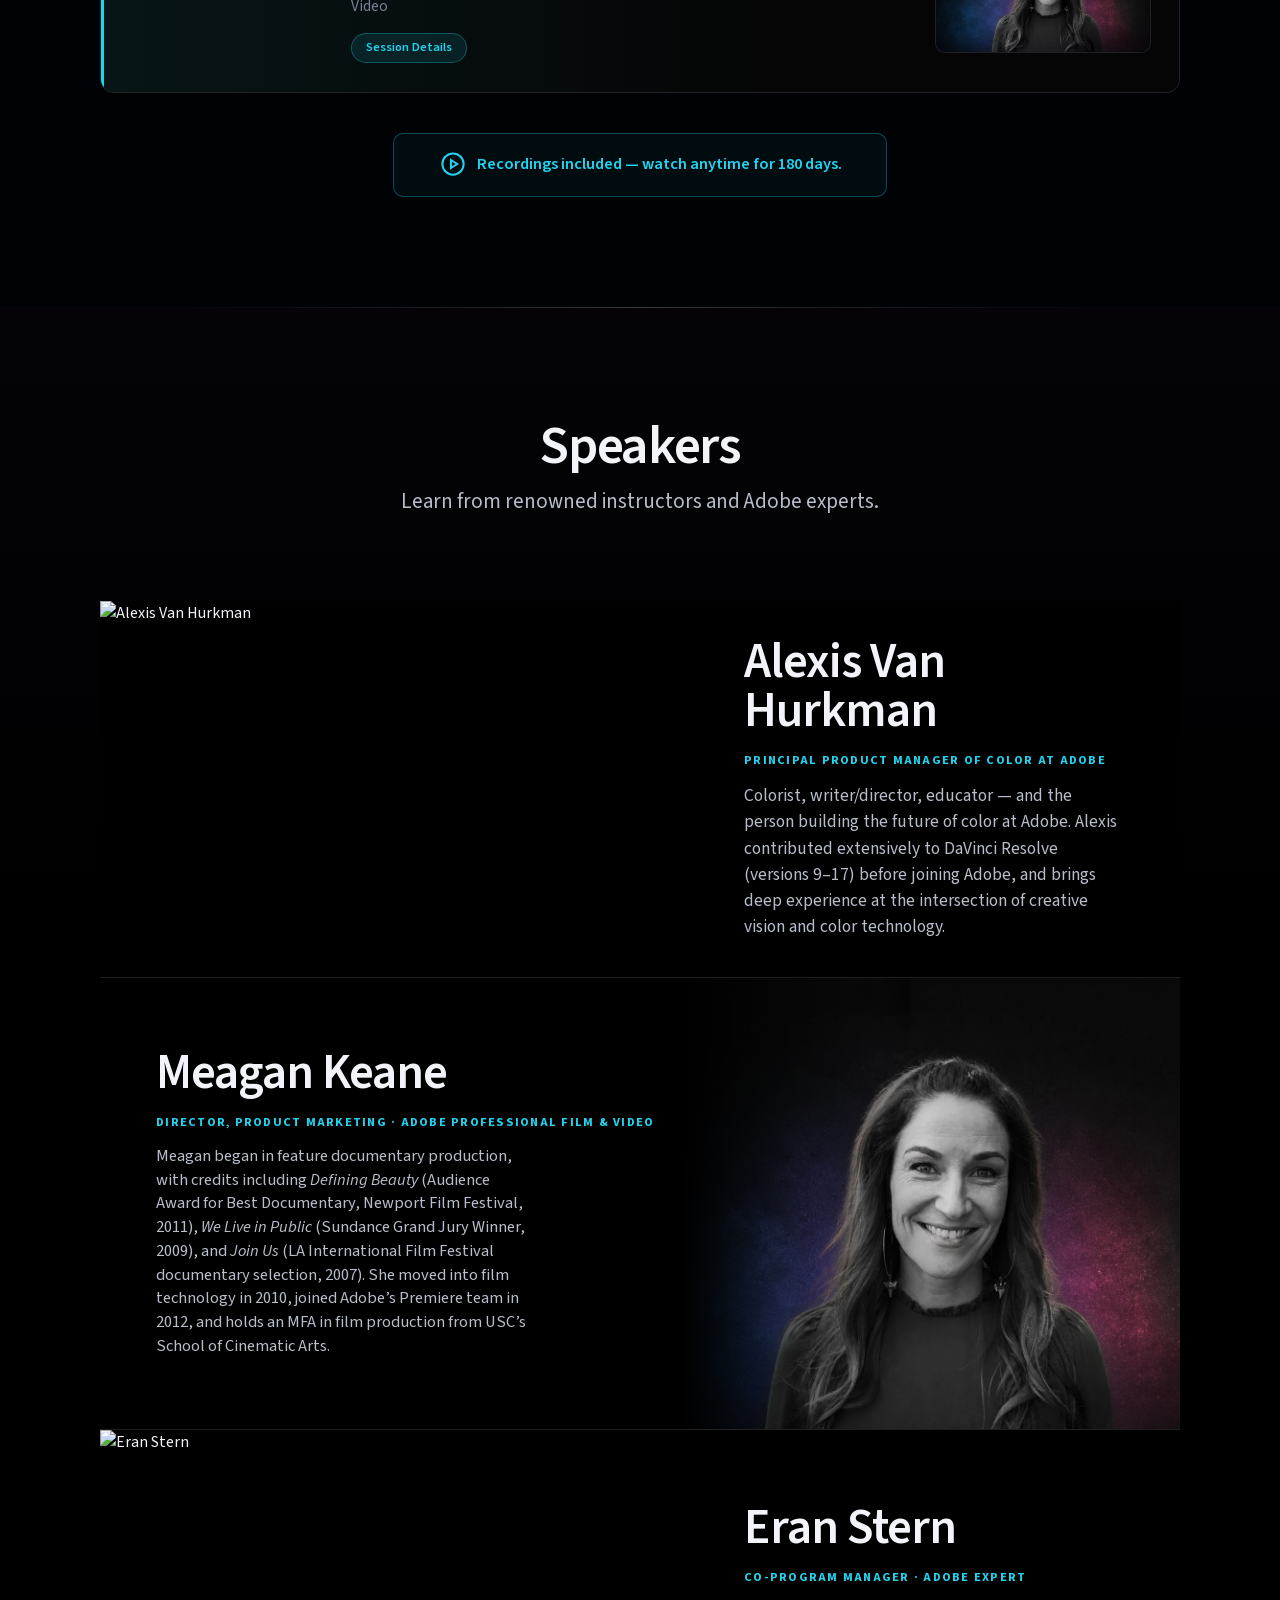
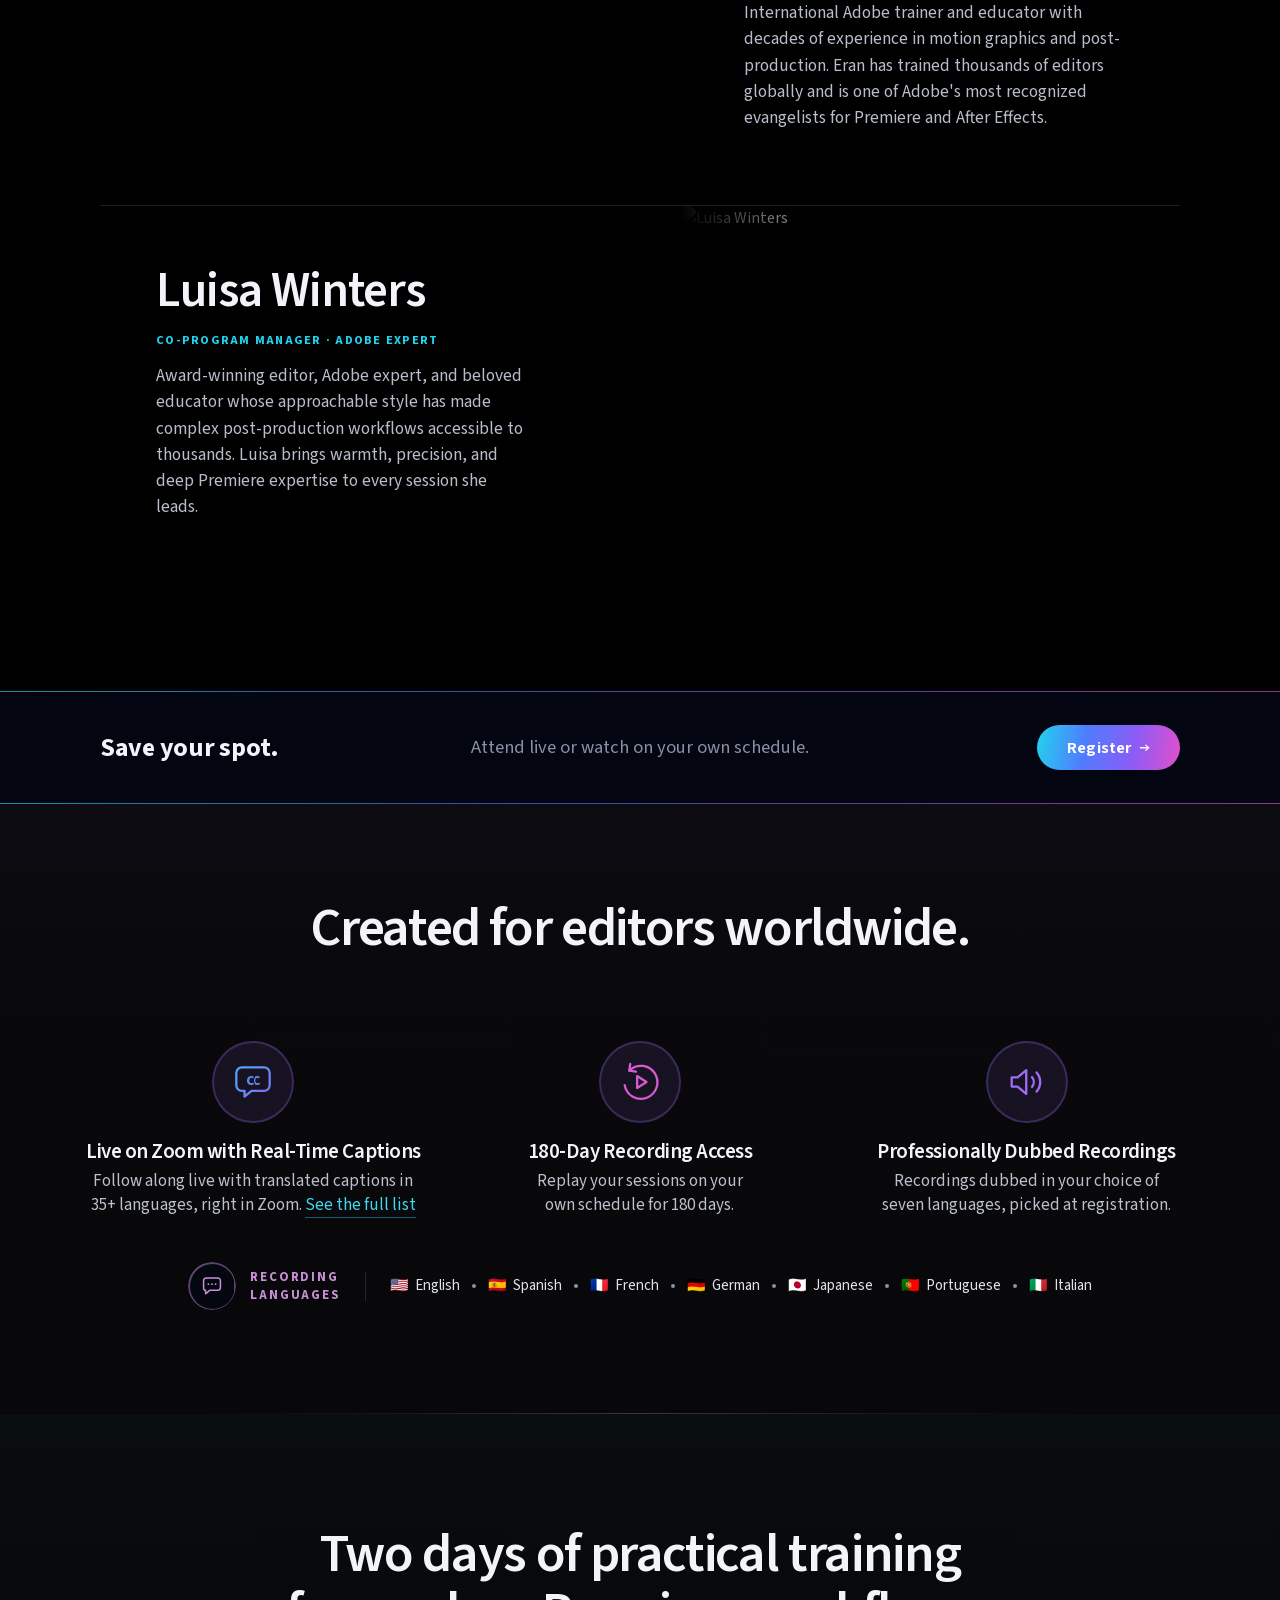
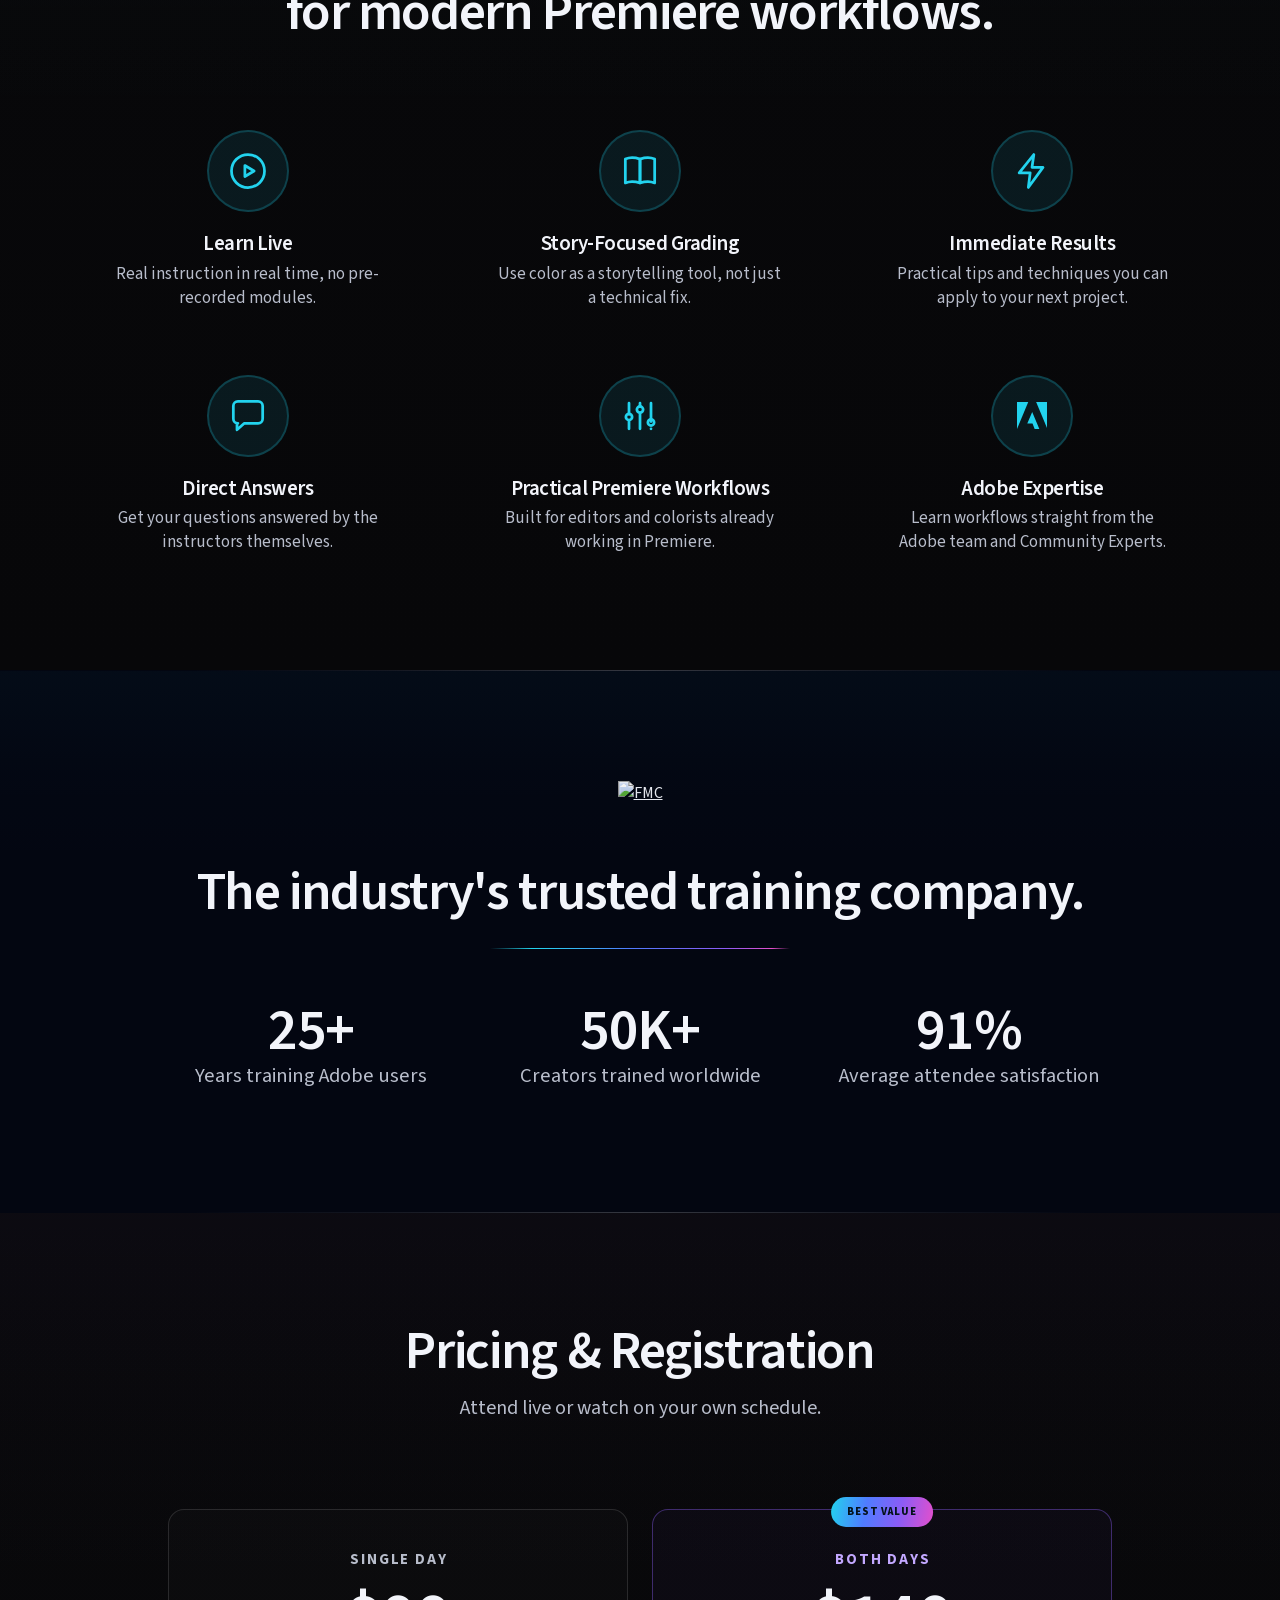
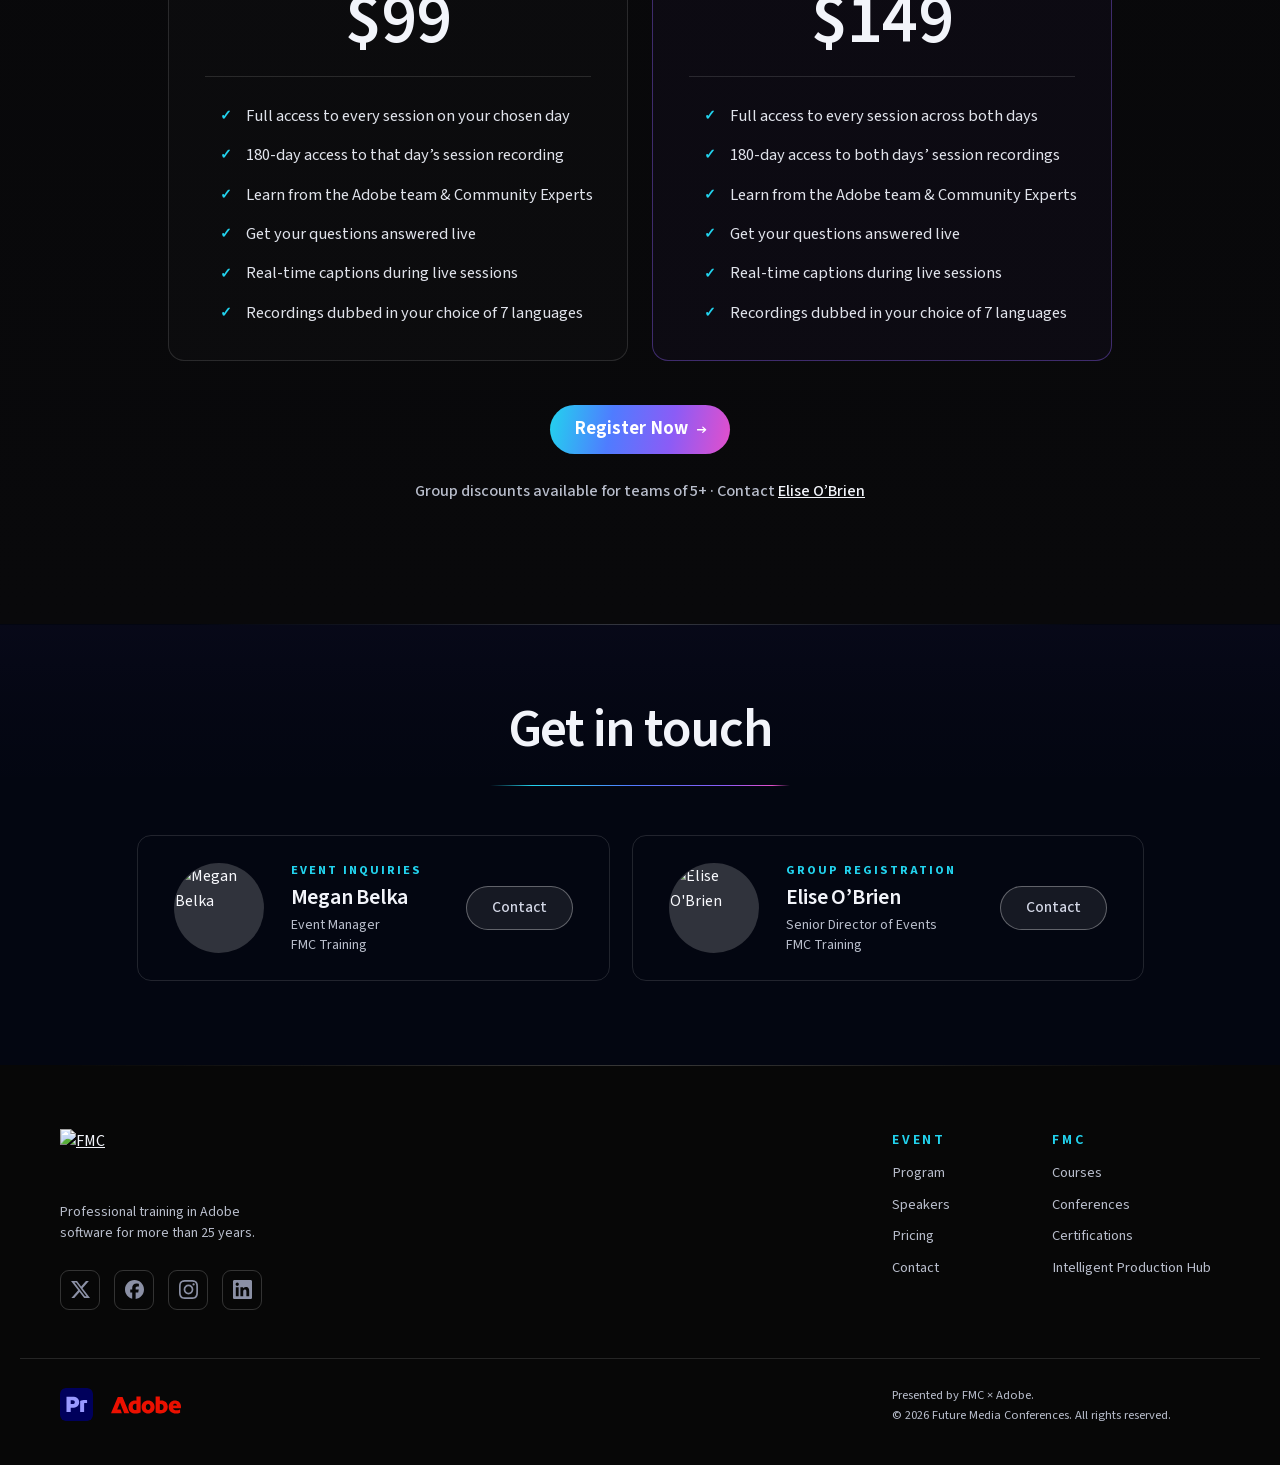
==== commit df47d220: "Section 2 background matched to site base" ====
--- a/hero-lab.html
+++ b/hero-lab.html
@@ -1857,7 +1857,7 @@
 .crop2 body>#about::after{content:"";position:absolute;left:0;right:0;bottom:0;height:170px;
   background:linear-gradient(180deg,transparent,#05070E 92%);pointer-events:none}
 /* alternating section grounds for clear distinction */
-#why-attend{background:#0B0F1B}
+#why-attend{background:var(--bg)}
 #about{background:#05070E}
 .crop{scrollbar-width:none}
 .crop::-webkit-scrollbar{display:none}
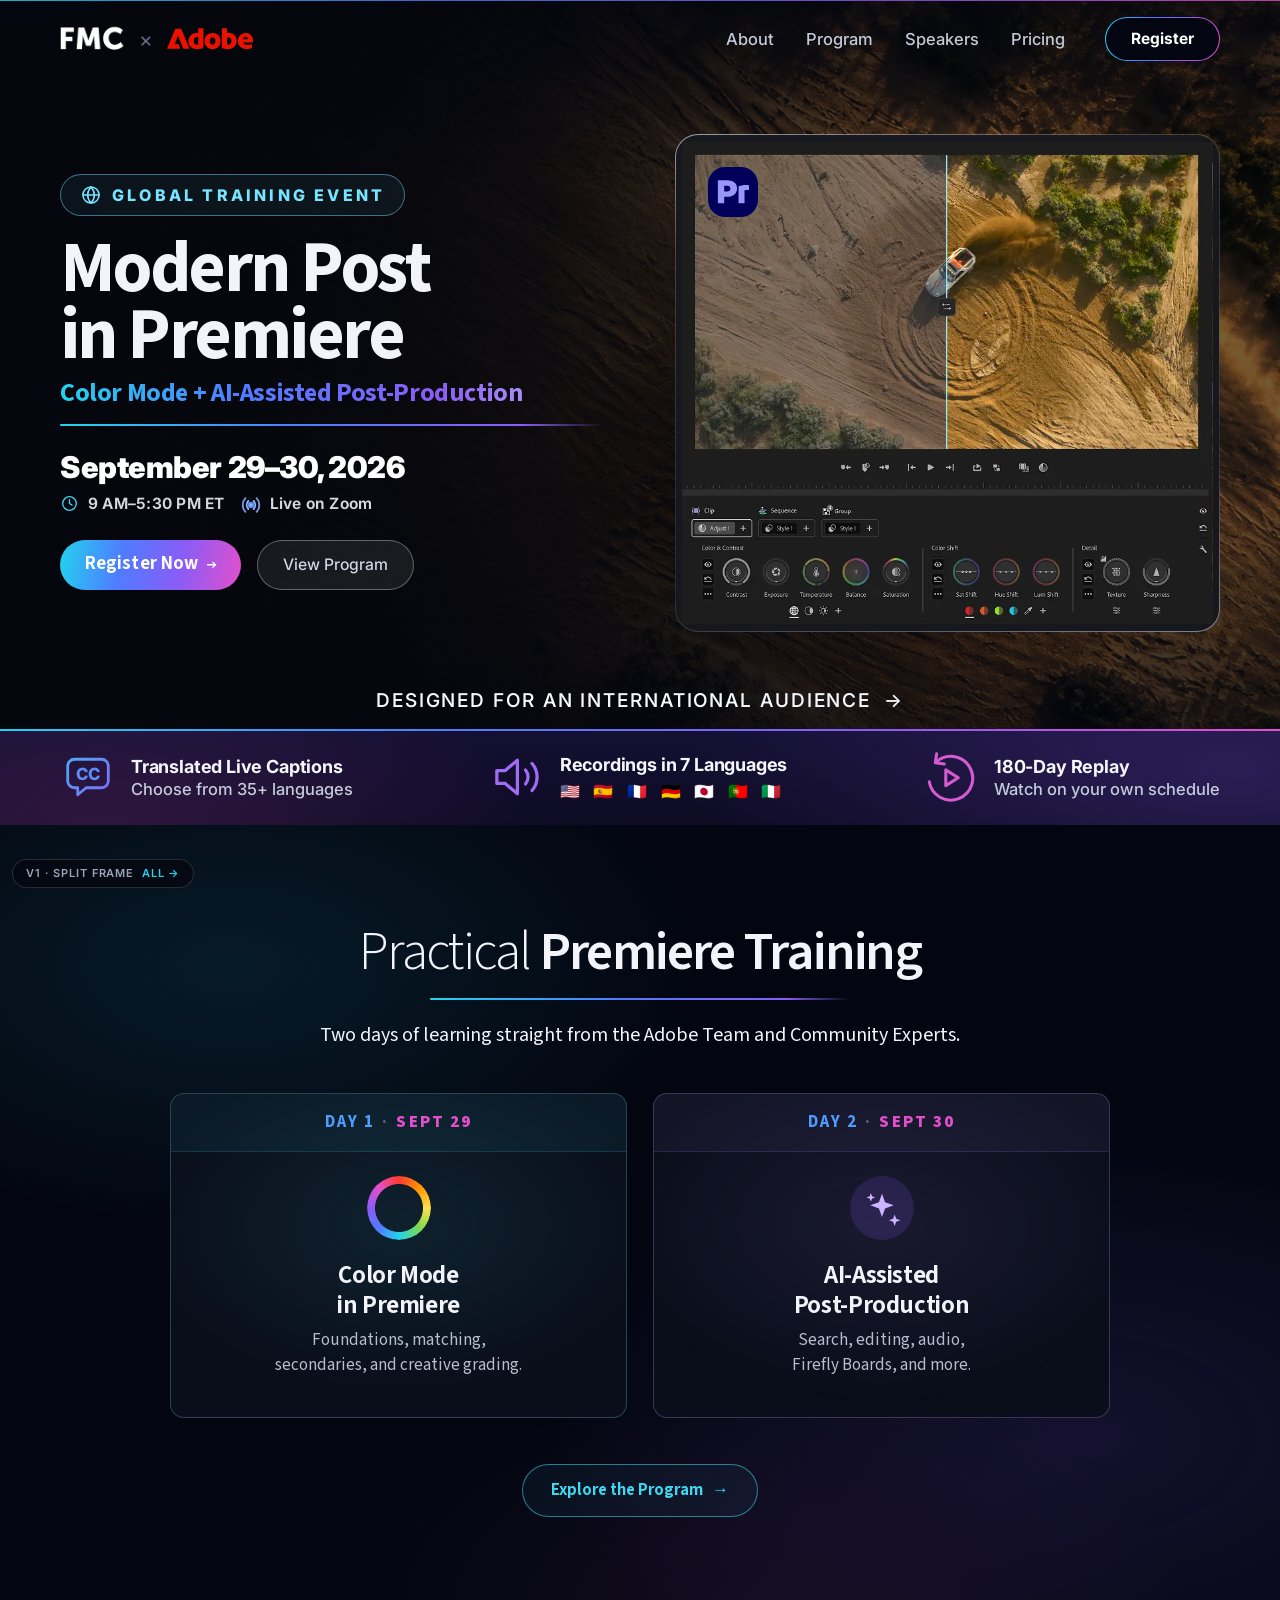
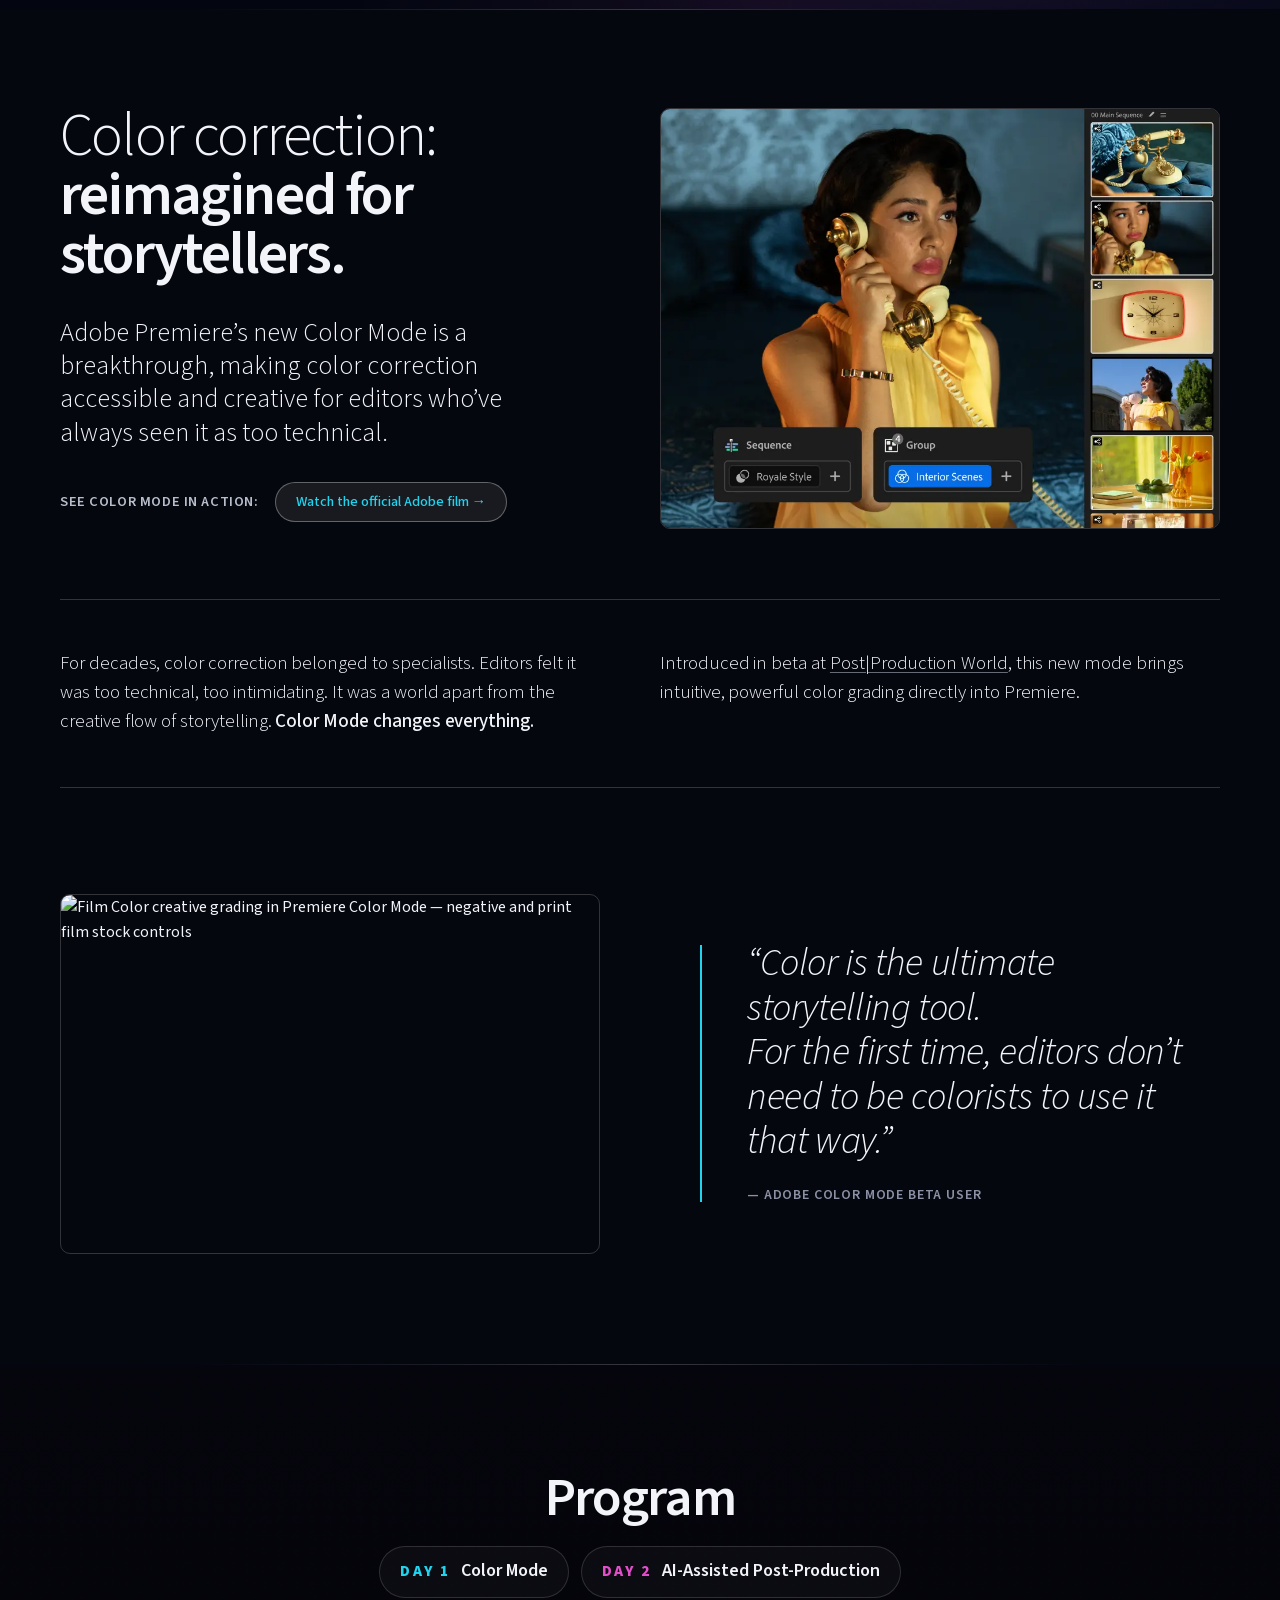
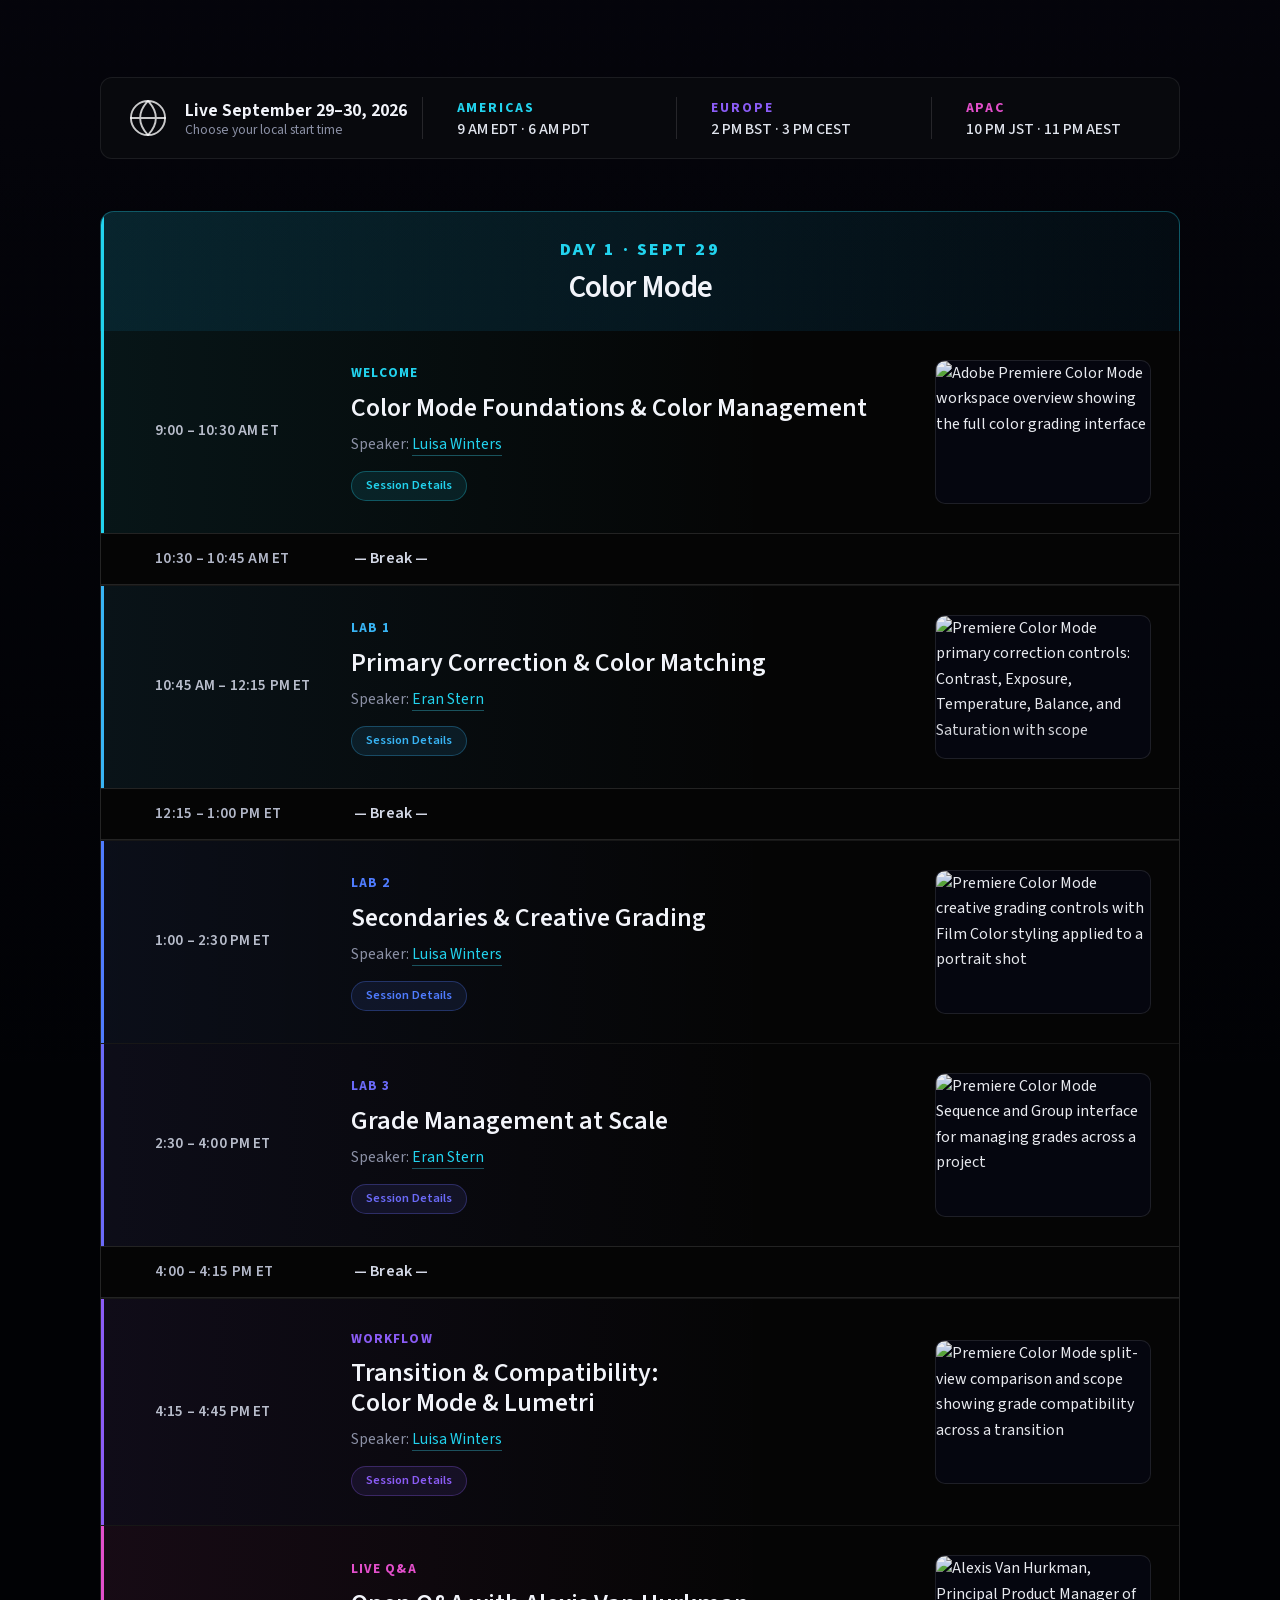
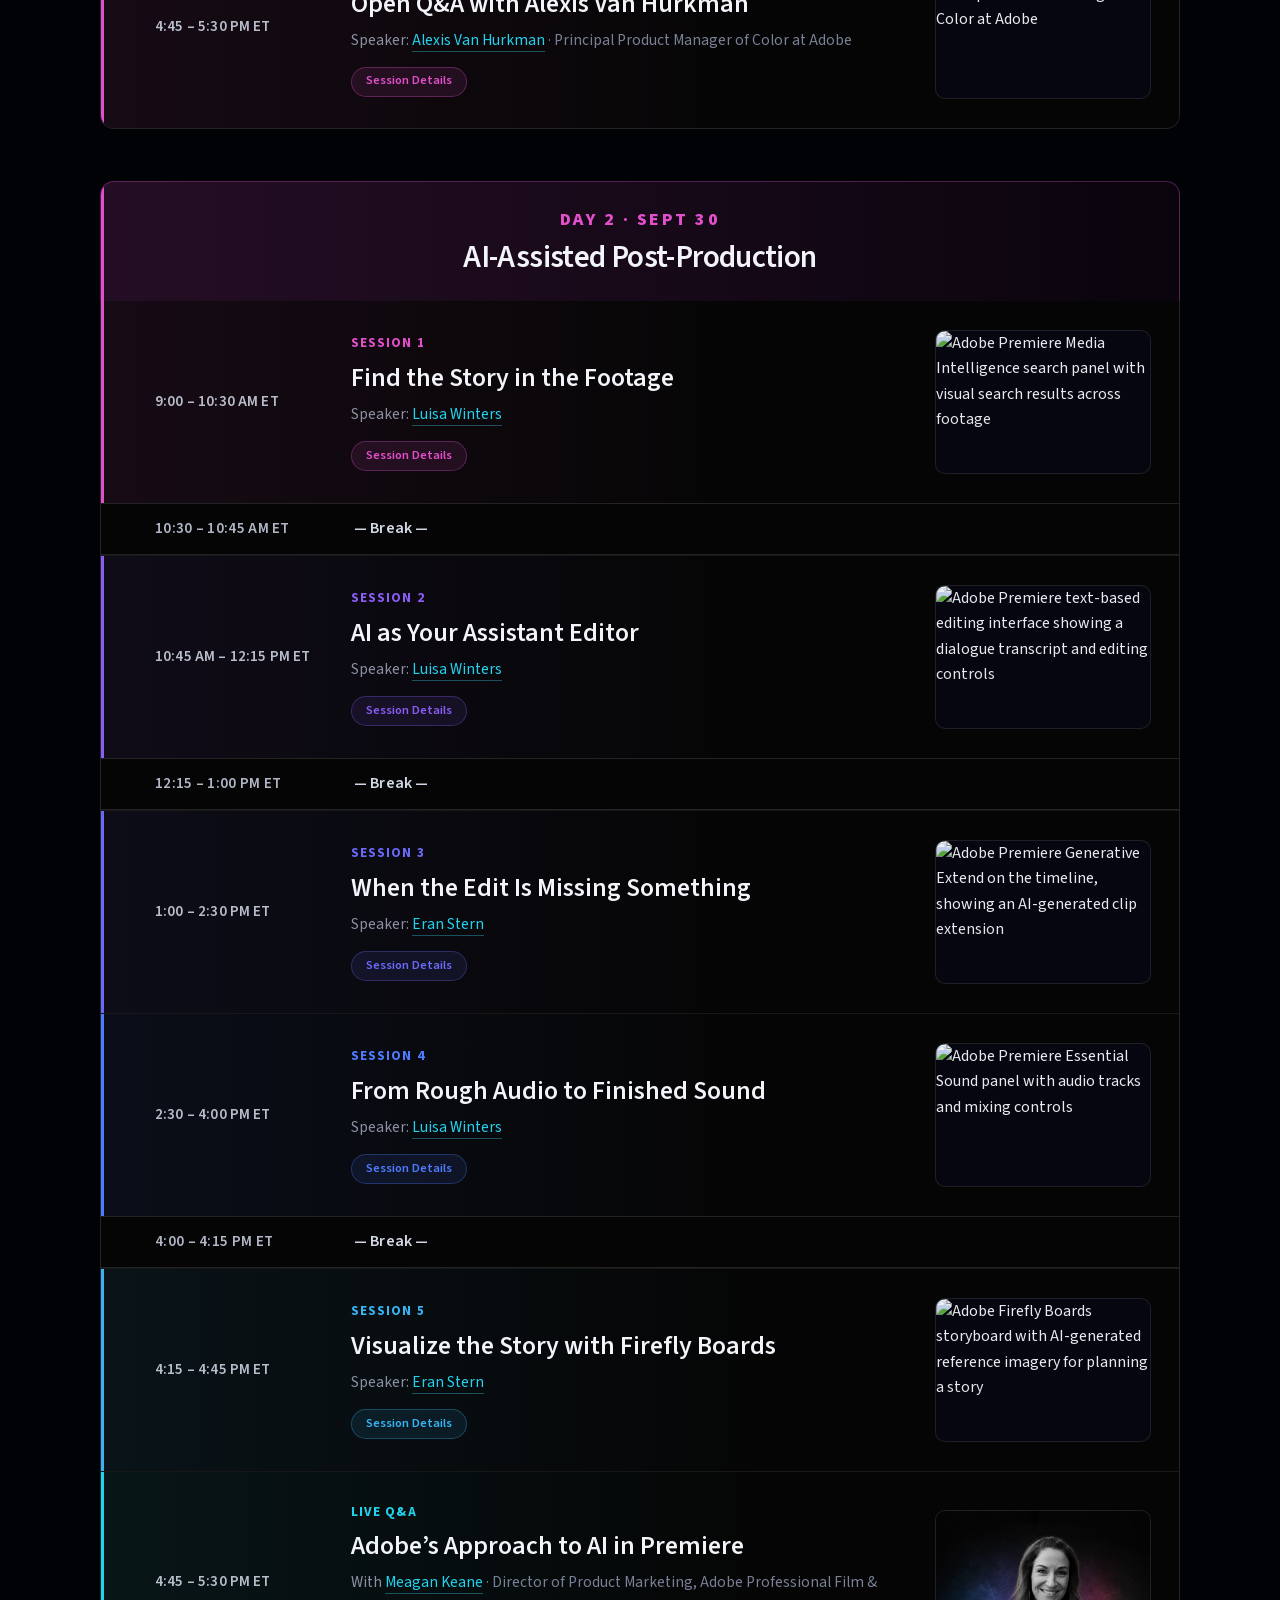
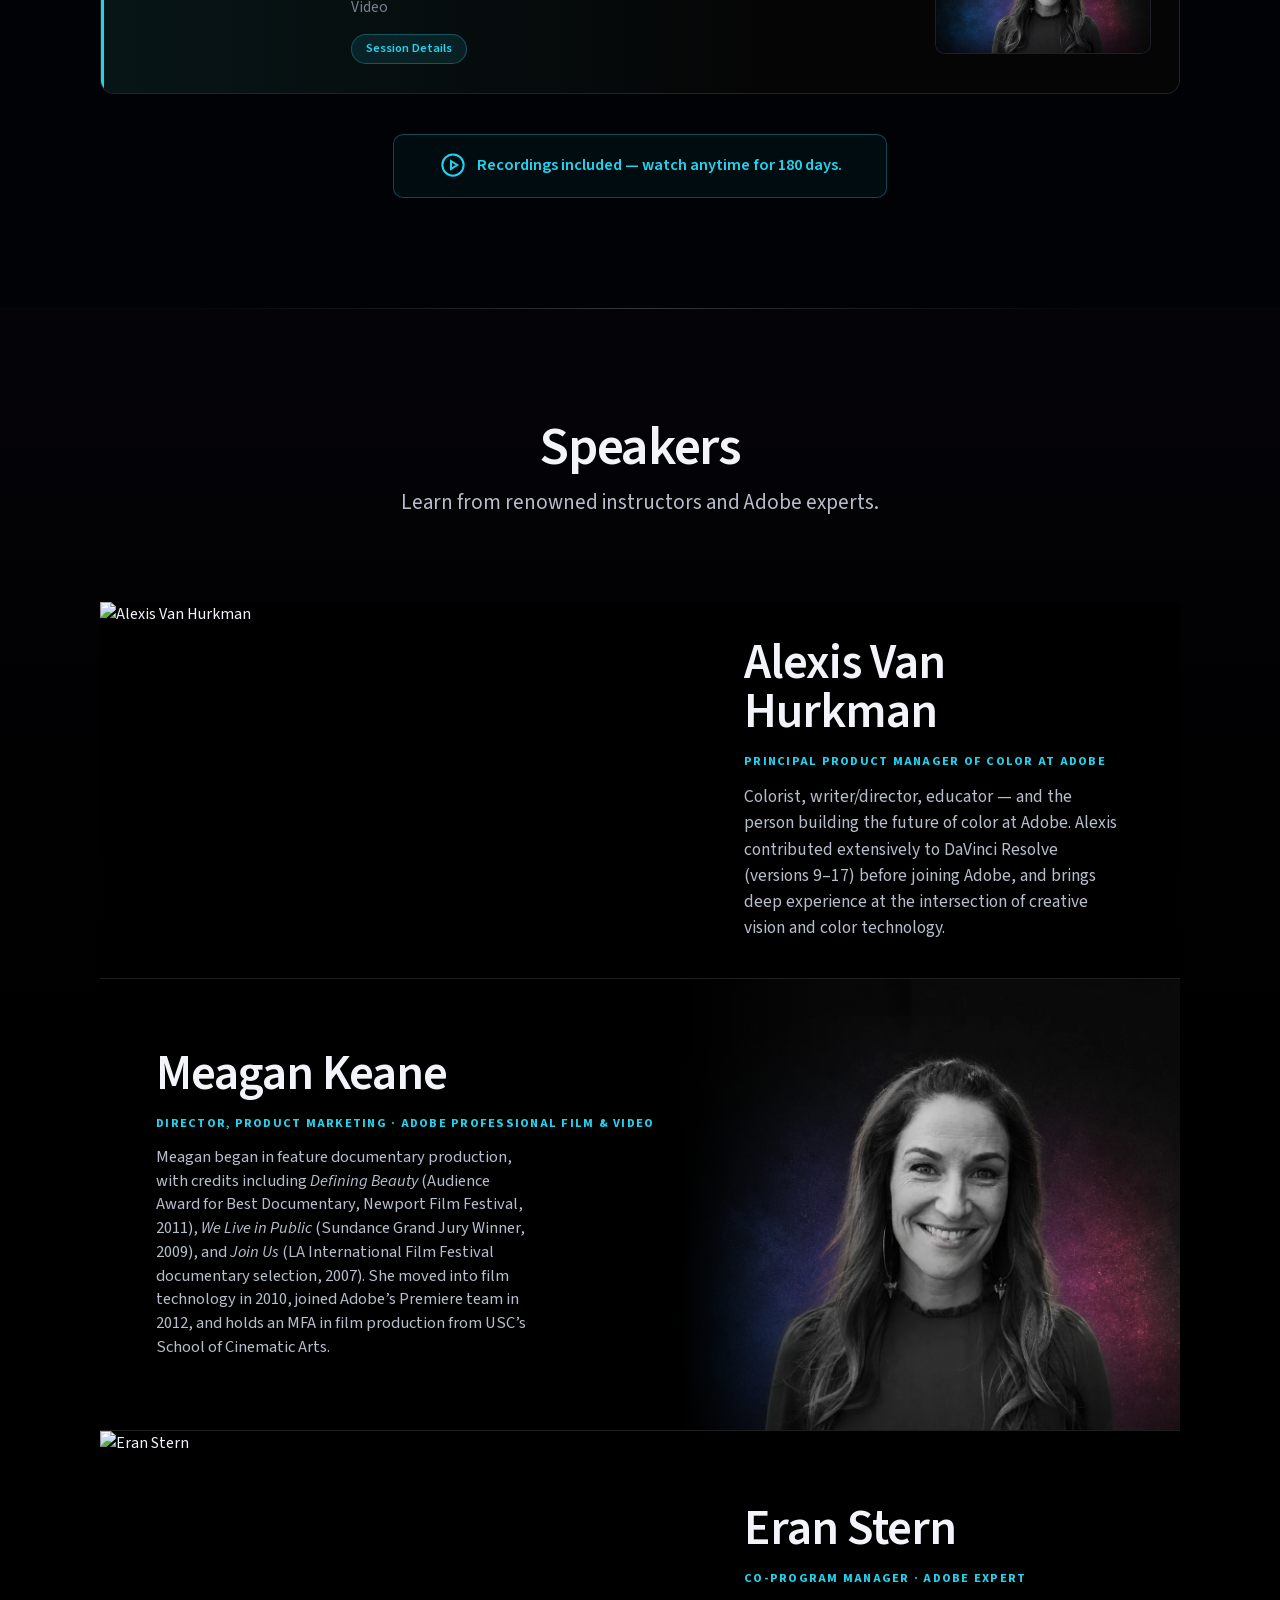
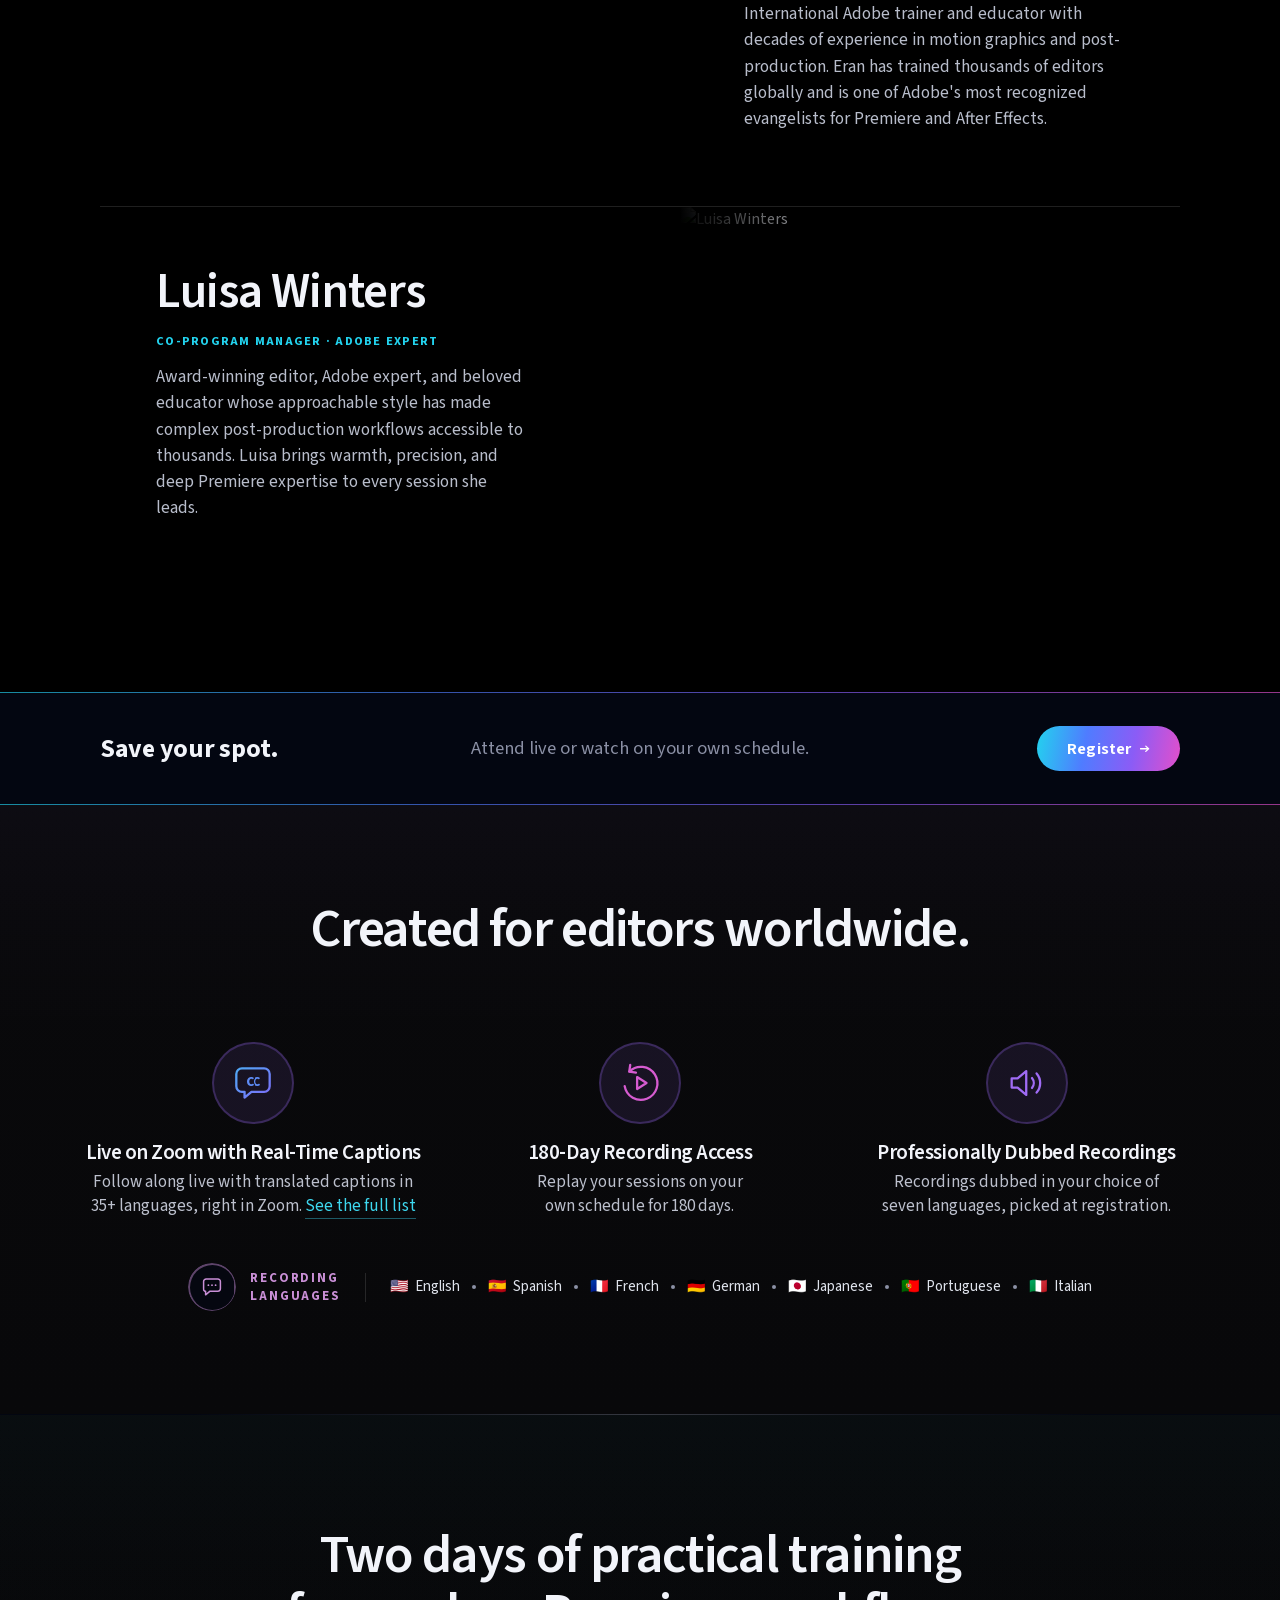
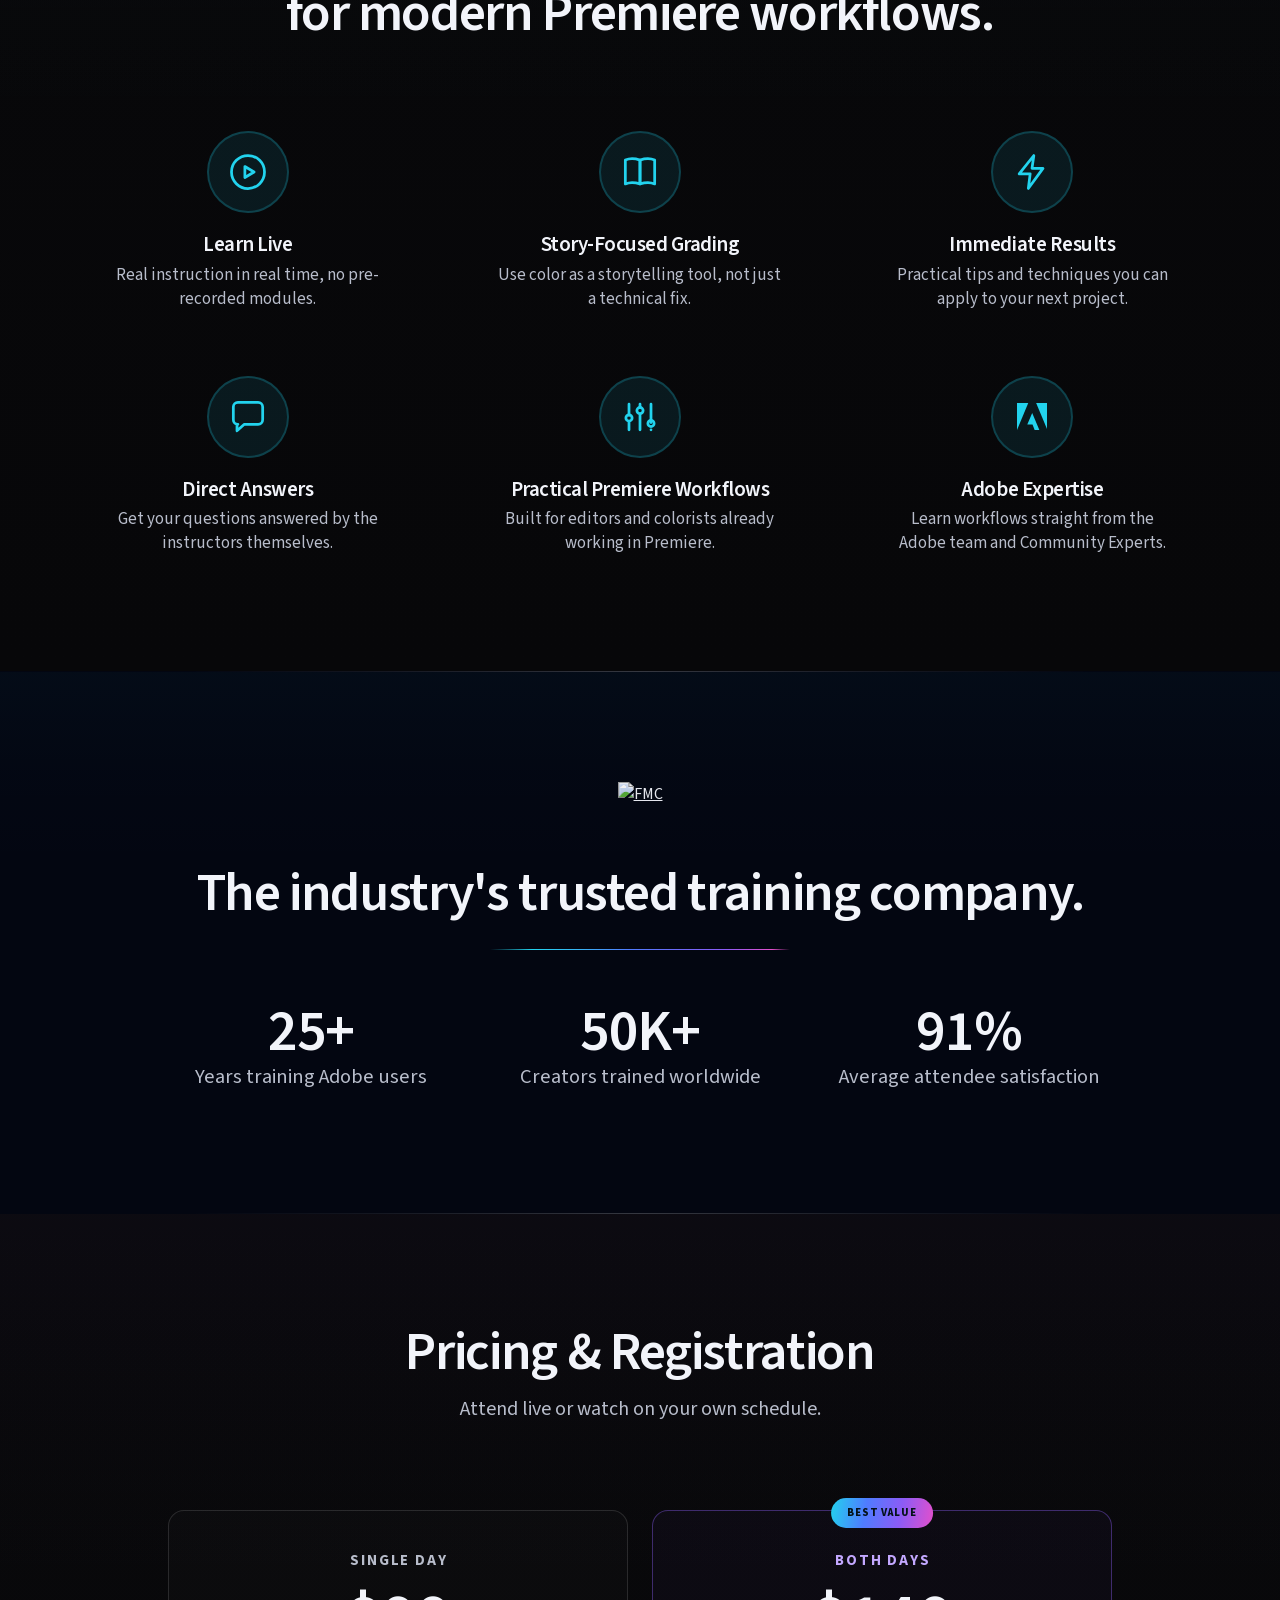
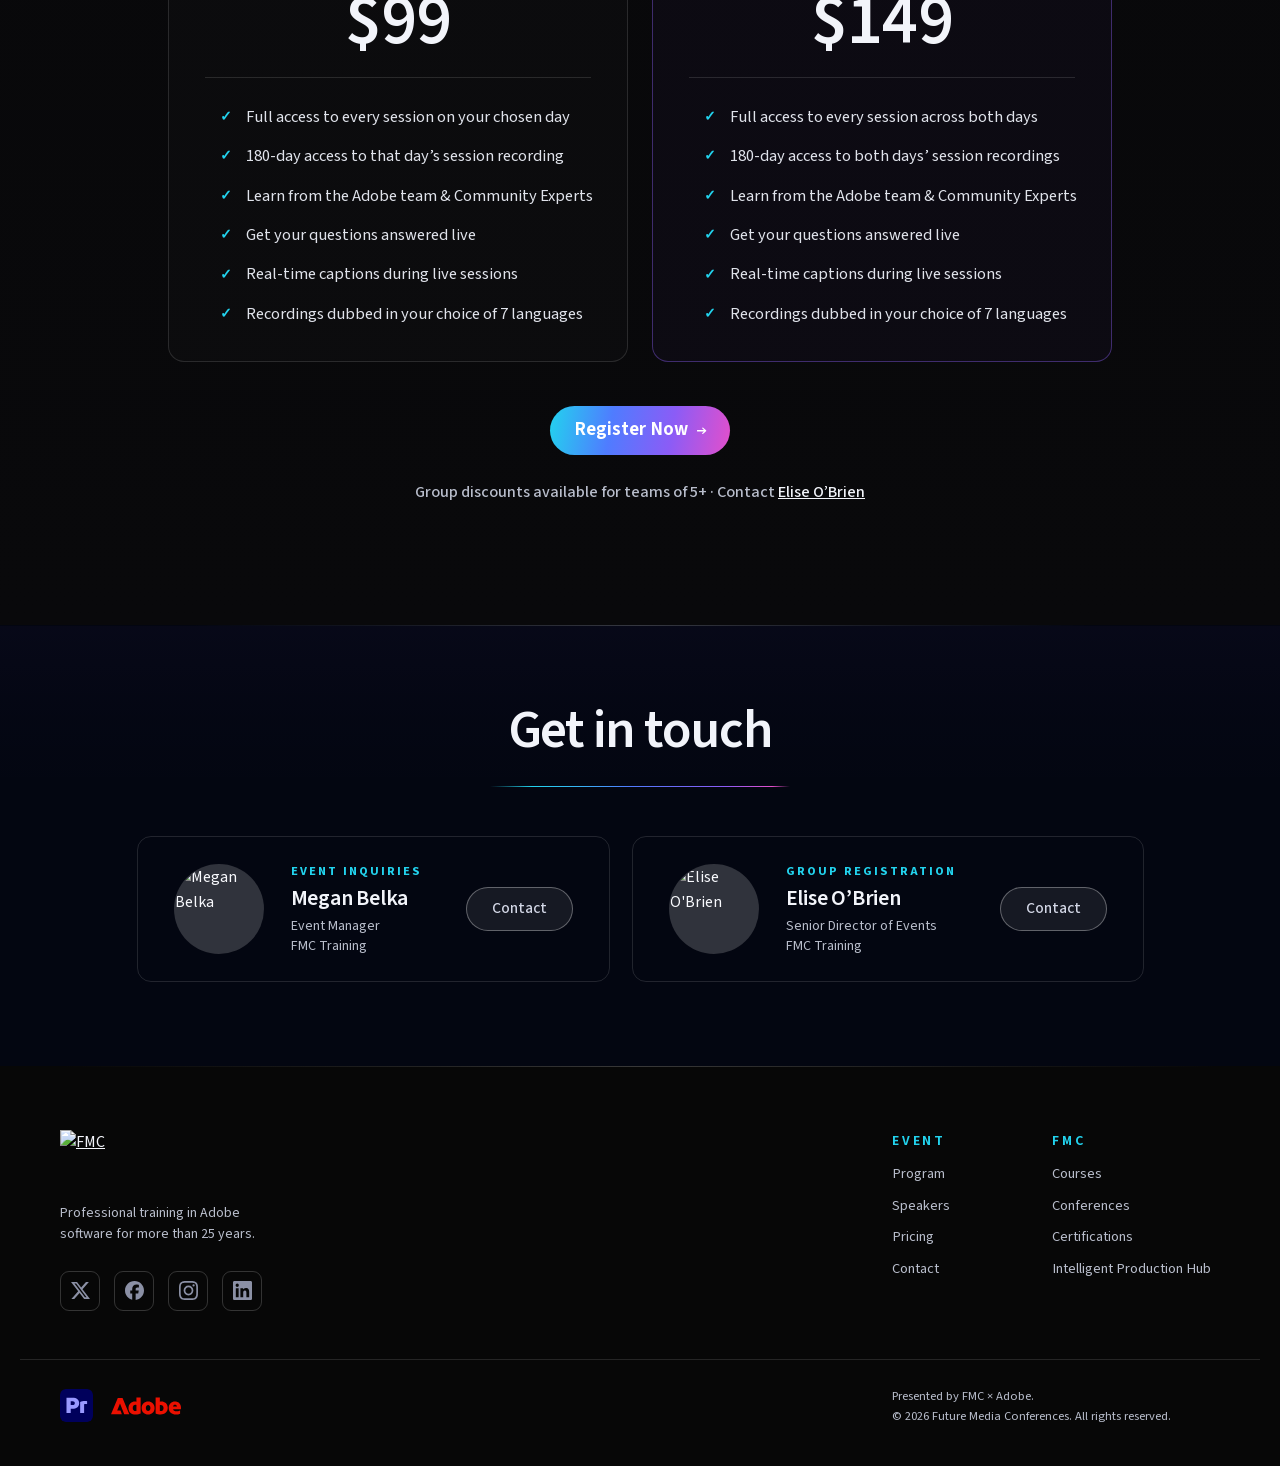
==== commit 90484e18: "Section 2 hairline + Q&A drawer redundancy fix" ====
--- a/hero-lab.html
+++ b/hero-lab.html
@@ -3057,6 +3057,7 @@
     <a class="wa-link" href="#agenda">Explore the Program <span aria-hidden="true">&rarr;</span></a>
   </div>
 </section>
+<div class="fade-div" aria-hidden="true"></div>
 
 
 <section id="about">
@@ -3743,7 +3744,7 @@
       seen:["Color Mode versus Lumetri","Lumetri Color panel versus Lumetri Color effect","Existing Lumetri grades","Effect Controls","Legacy Premiere projects","Backward compatibility","Maintaining existing grades","Legacy workflow considerations","New Color Mode project considerations","Avoiding confusing hybrid workflows","Identifying where Color Mode processing appears outside Color Mode","Transitioning existing workflows to the new grading architecture"]},
     {tk:'p',tag:'Live Q&amp;A',title:'Open Q&amp;A with Alexis Van Hurkman',spk:'Speaker: <a href="#instructor-alexis">Alexis Van Hurkman</a>, Principal Product Manager of Color at Adobe<br>Moderator: <a href="#instructor-eran">Eran Stern</a>',
       img:'assets/adobe/program/day1-qa-alexis.webp',
-      desc:"Bring Color Mode questions, real-world grading challenges, and workflow scenarios to an open discussion with Alexis Van Hurkman, Principal Product Manager of Color at Adobe. This interactive session provides an opportunity to reinforce concepts from the day, address practical concerns, and explore professional color workflows in greater depth.",
+      desc:"Bring Color Mode questions, real-world grading challenges, and workflow scenarios to an open discussion. This interactive session provides an opportunity to reinforce concepts from the day, address practical concerns, and explore professional color workflows in greater depth.",
       objectives:[],seen:[]},
     {tk:'p',tag:'Session 1',title:'Find the Story in the Footage',spk:'Speaker: Luisa Winters',
       img:'assets/adobe/program/day2-media-intelligence.webp',
@@ -3774,7 +3775,7 @@
       seen:["Firefly Boards","Moodboards","Visual references","Script visualization","Creative briefs","Treatments","Storyboard-style frames","Shot concepts","Composition exploration","Lighting direction","Location ideas","Wardrobe direction","Visual tone","Style exploration","Creative variations","Comparing visual directions","Collaborative visual planning","Moving from concept to production","Bringing visual references into the editorial process"]},
     {tk:'r',tag:'Live Q&amp;A',title:'Q&amp;A with Meagan Keane: Adobe&rsquo;s Approach to AI in Premiere',spk:'Speaker: <a href="#instructor-meagan">Meagan Keane</a>, Director of Product Marketing, Adobe Professional Film &amp; Video',
       img:'assets/meagan-keane-portrait.webp',
-      desc:"Join Meagan Keane, Director of Product Marketing, Adobe Professional Film &amp; Video, for a behind-the-scenes look at how Adobe thinks about AI in Premiere &mdash; not as a replacement for editorial judgment, but as a way to remove the repetitive work that stands between the editor and the story they&rsquo;re trying to tell. This Q&amp;A discussion will break down the philosophy behind Adobe&rsquo;s AI investments in Premiere and how they&rsquo;re built to keep editors, not algorithms, in creative control.",
+      desc:"Join this live Q&amp;A for a behind-the-scenes look at how Adobe thinks about AI in Premiere &mdash; not as a replacement for editorial judgment, but as a way to remove the repetitive work that stands between the editor and the story they&rsquo;re trying to tell. This Q&amp;A discussion will break down the philosophy behind Adobe&rsquo;s AI investments in Premiere and how they&rsquo;re built to keep editors, not algorithms, in creative control.",
       objectives:[],seen:[],takeaway:"AI removes the busywork.<br>Editors keep creative control."}
   ];
 
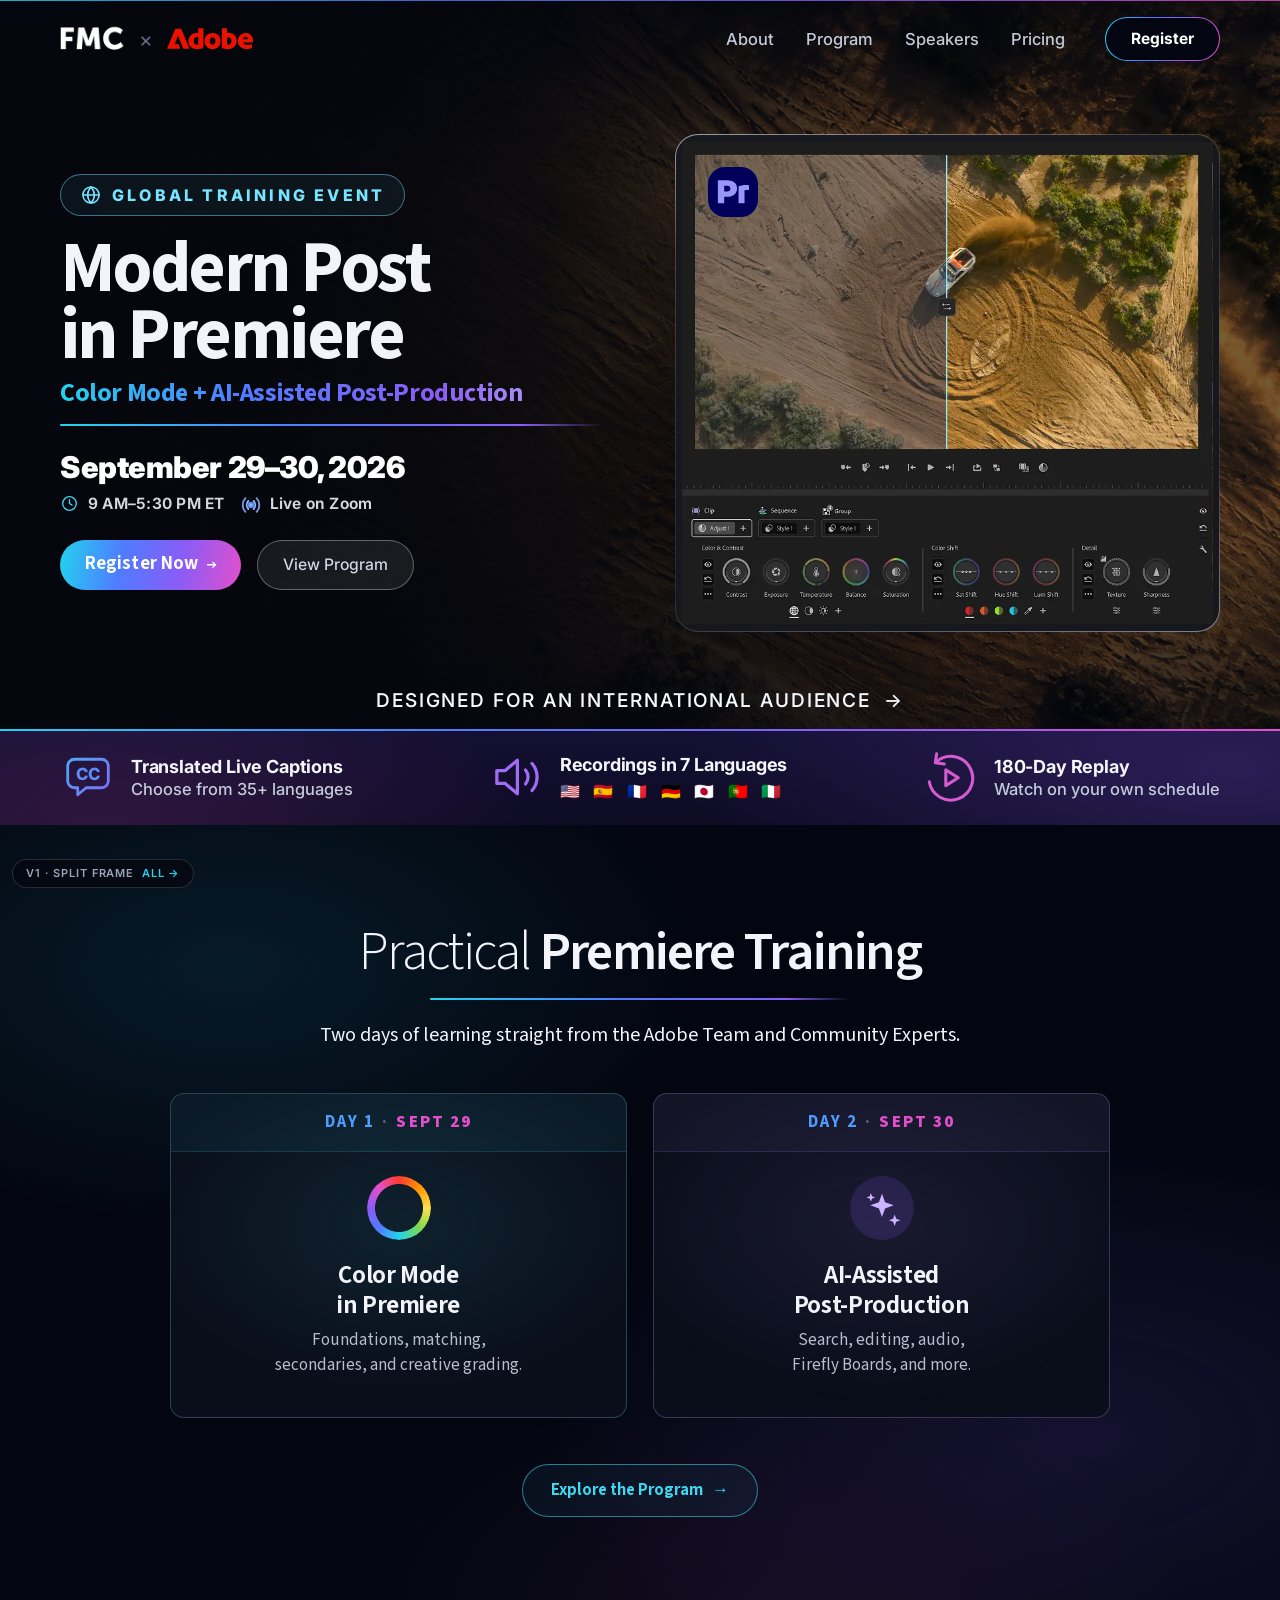
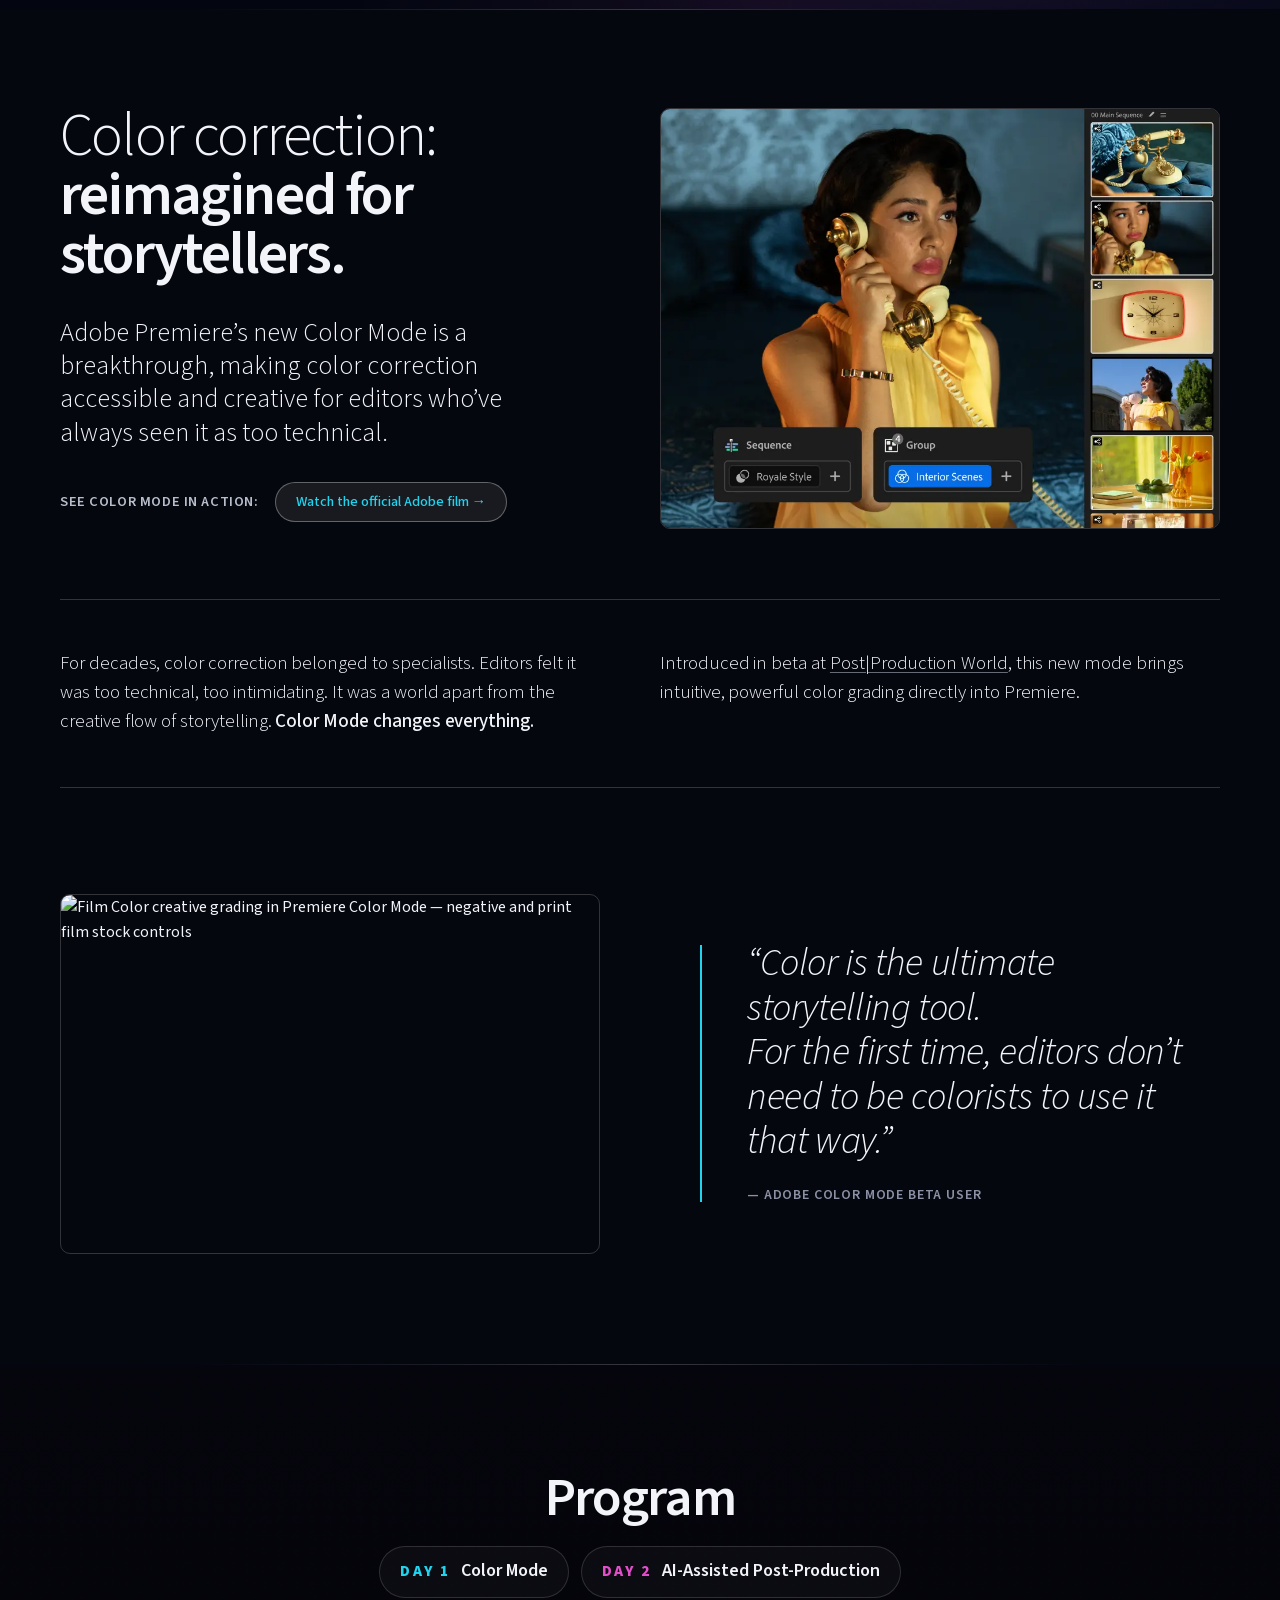
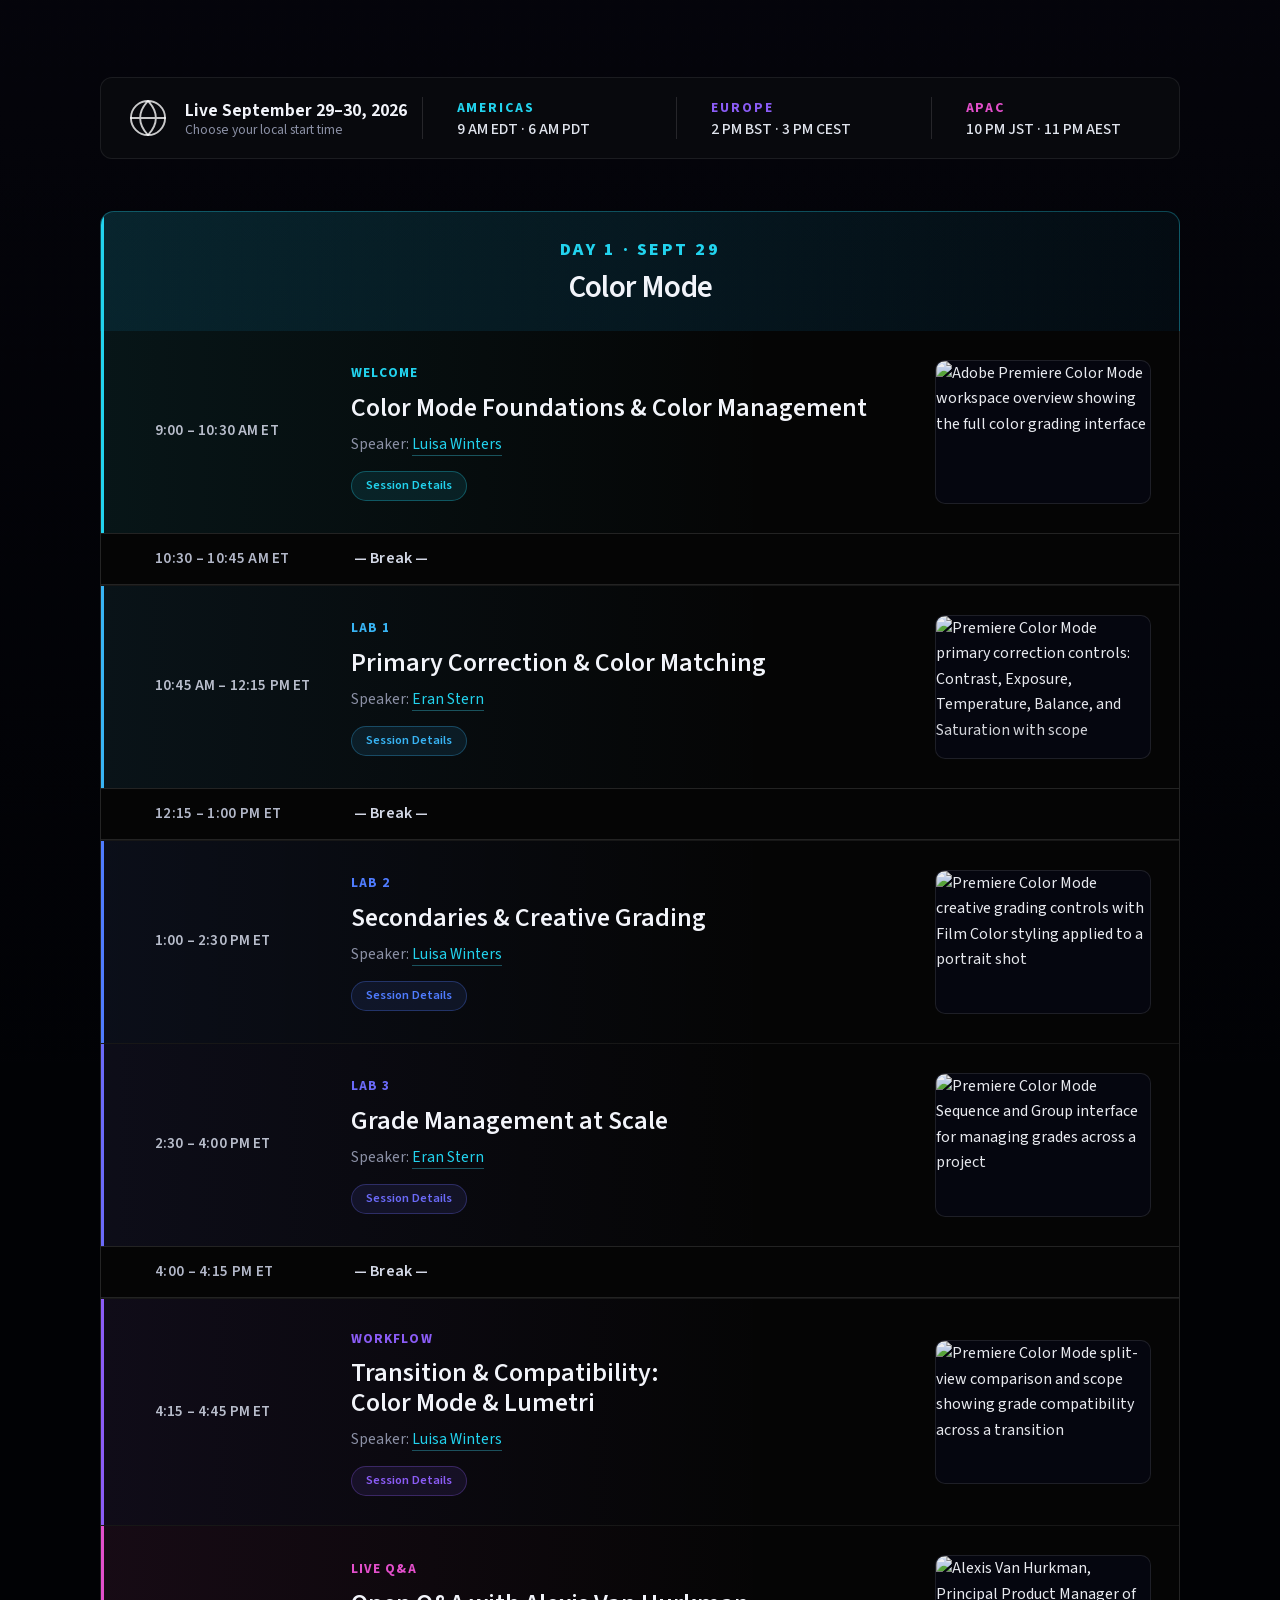
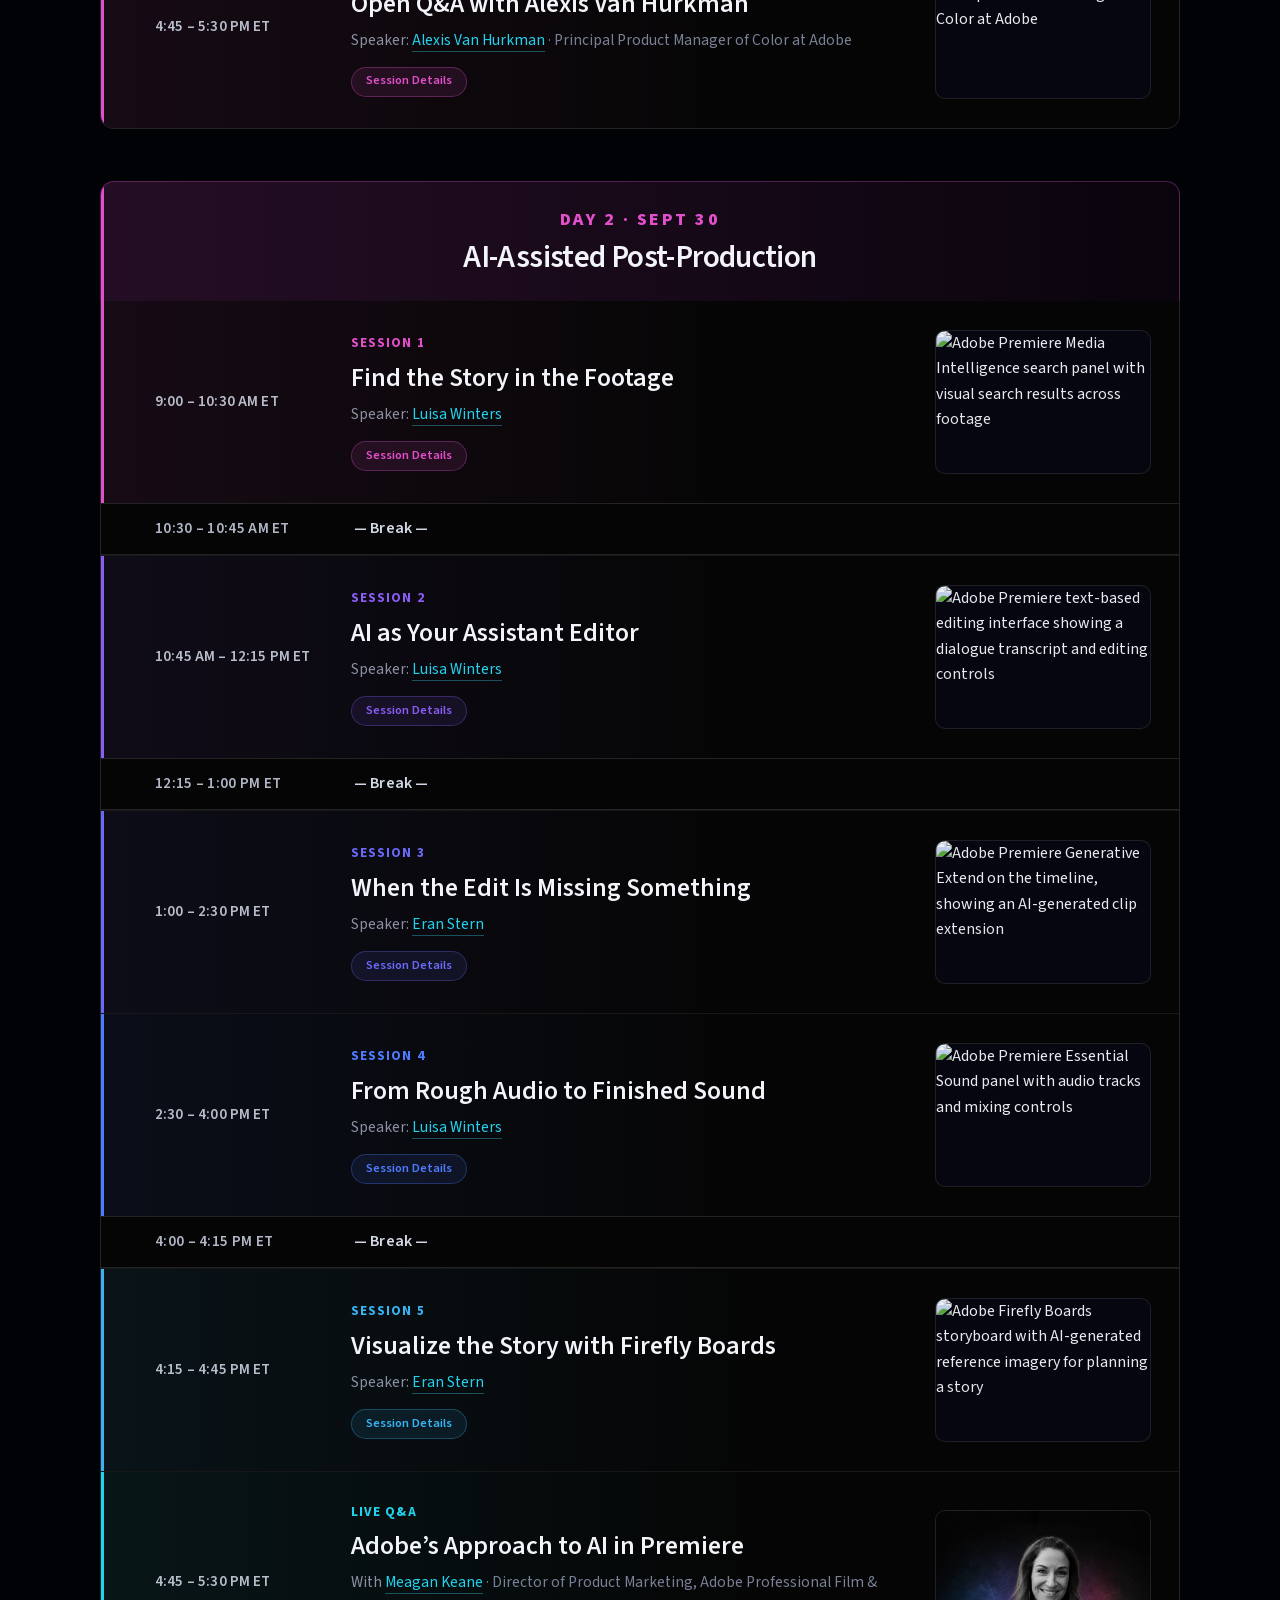
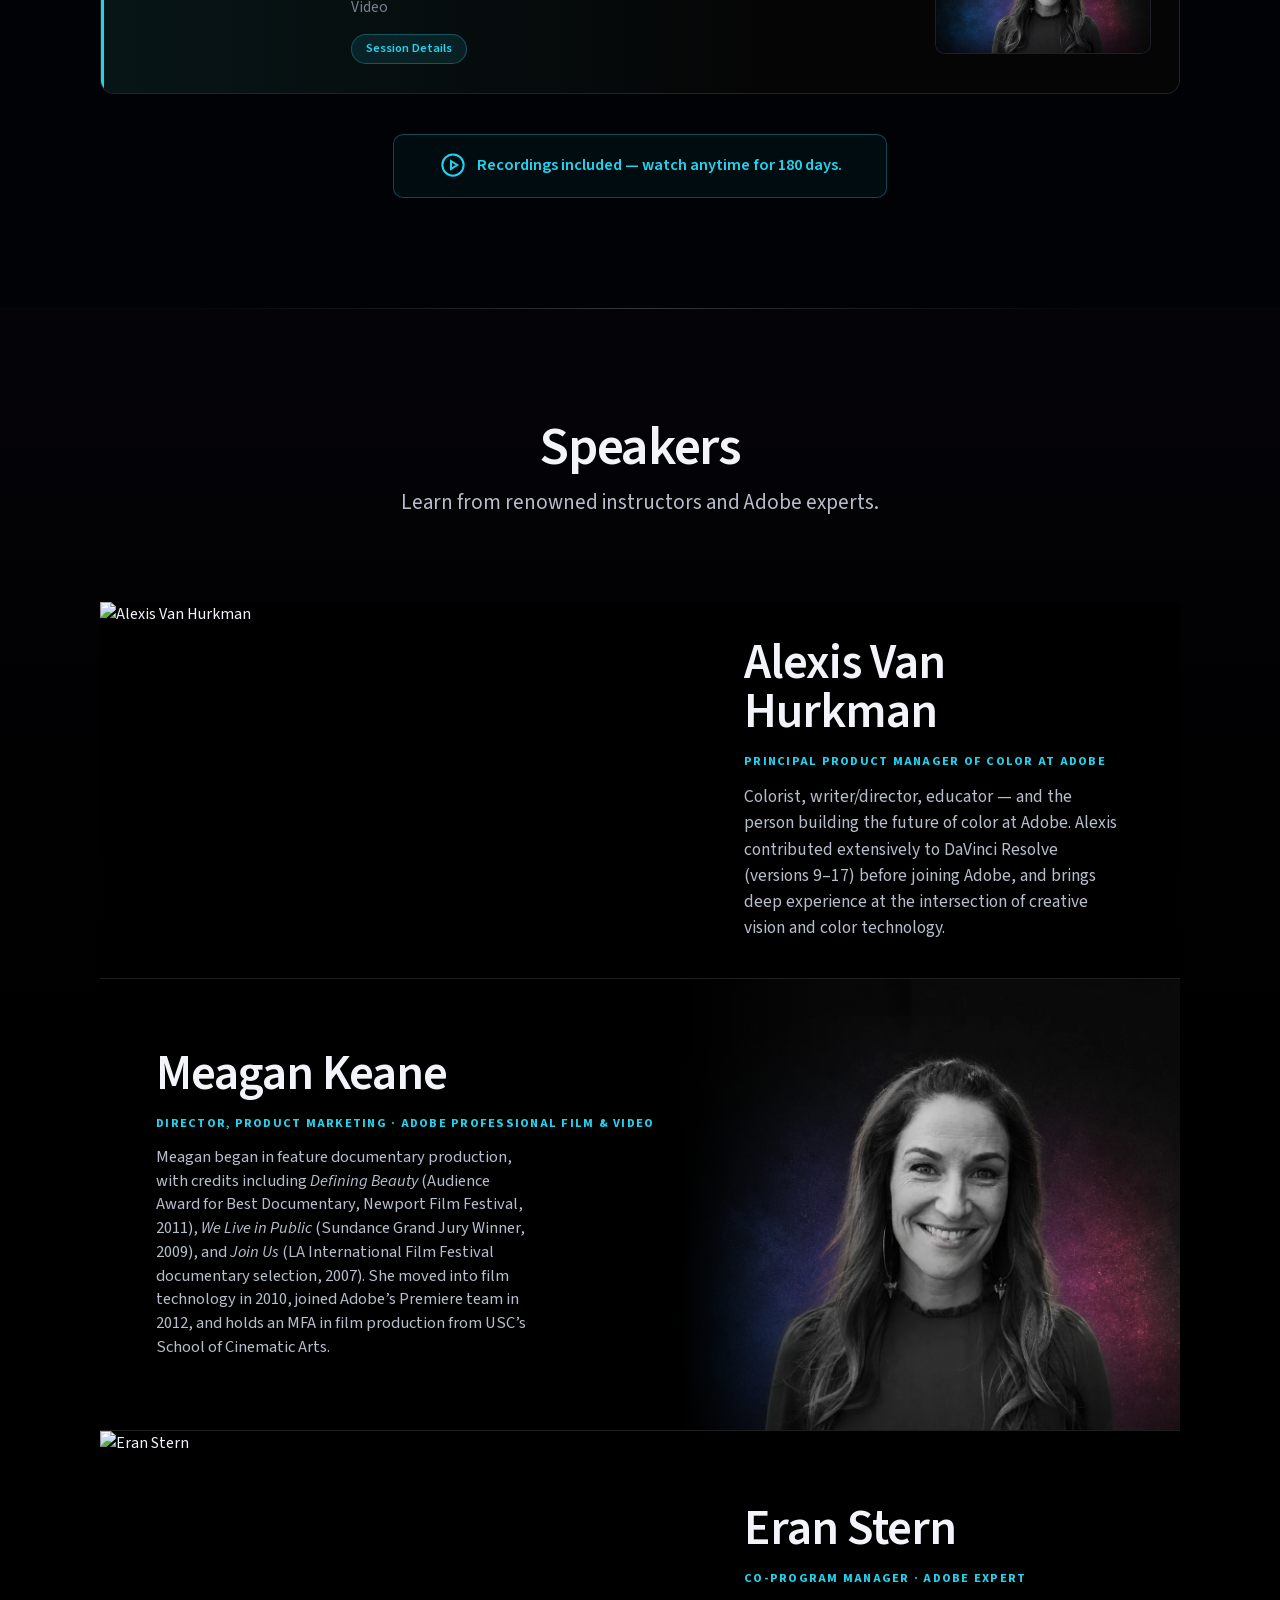
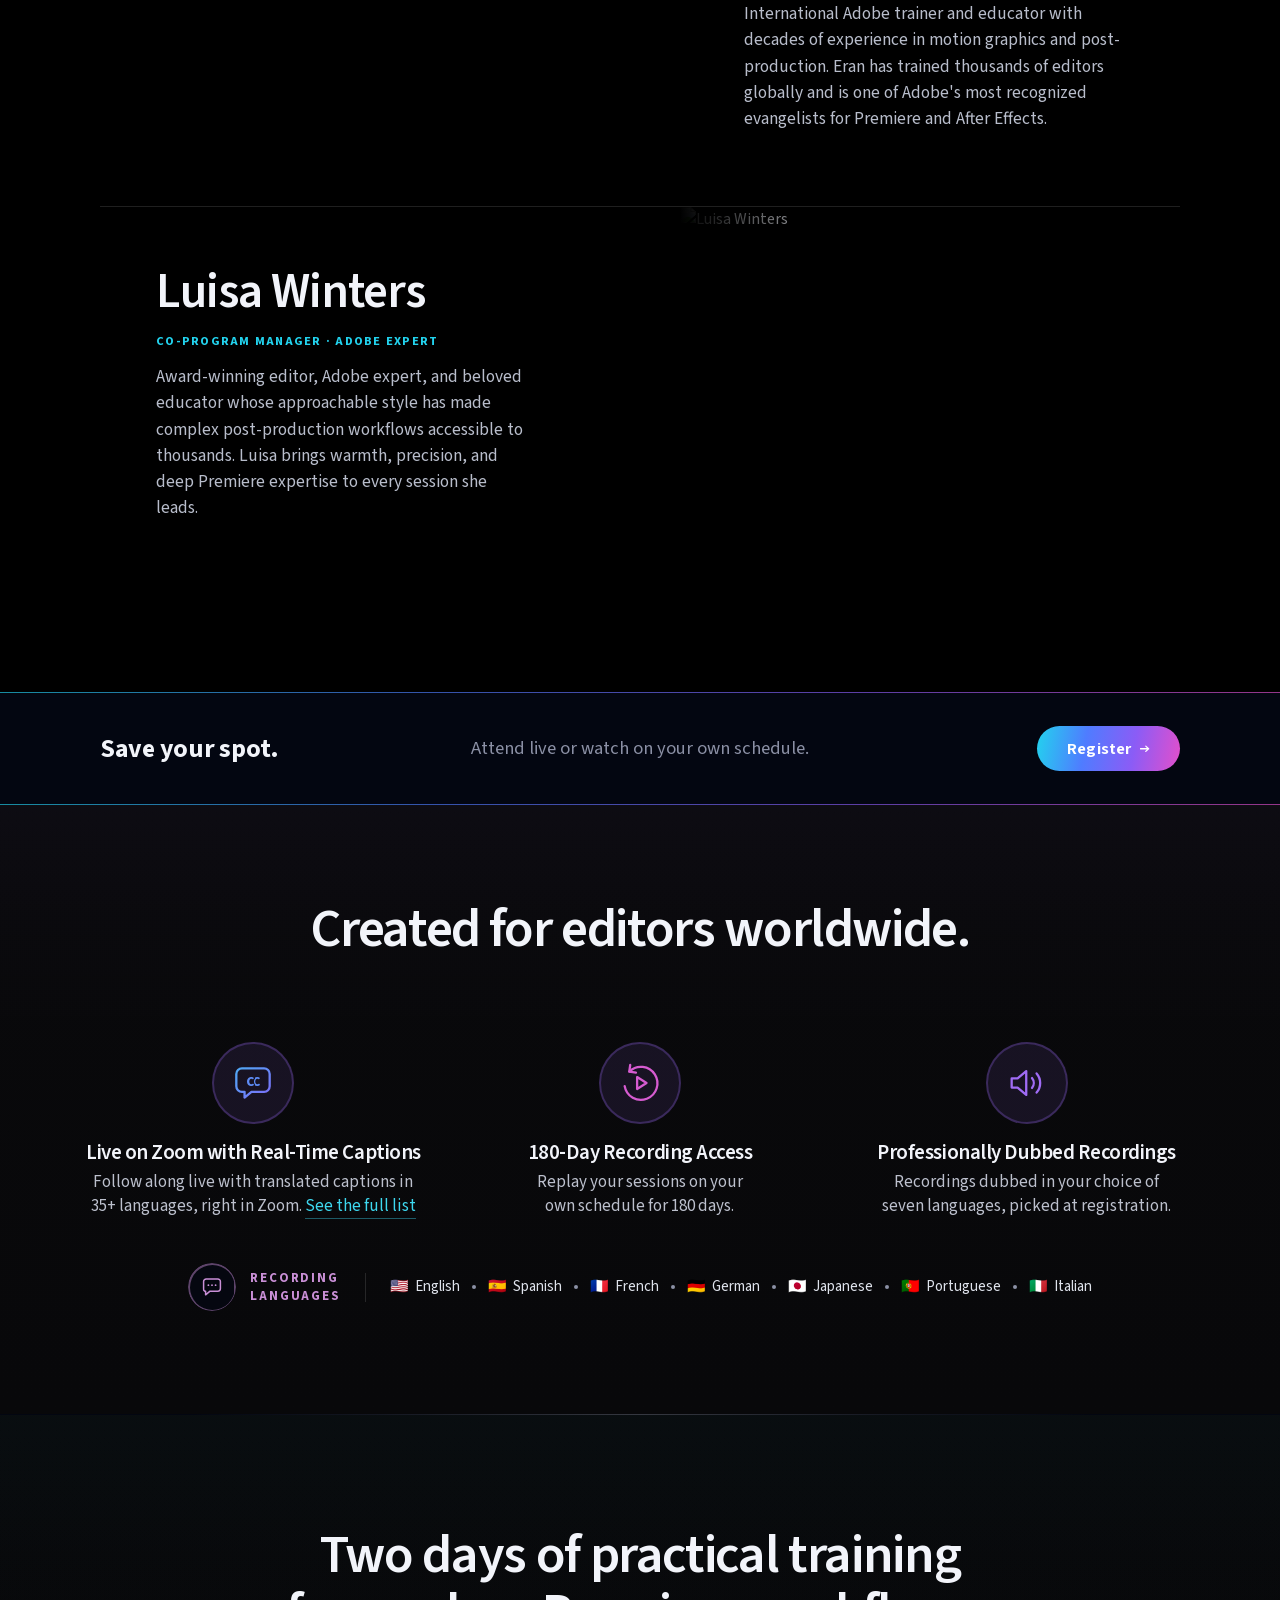
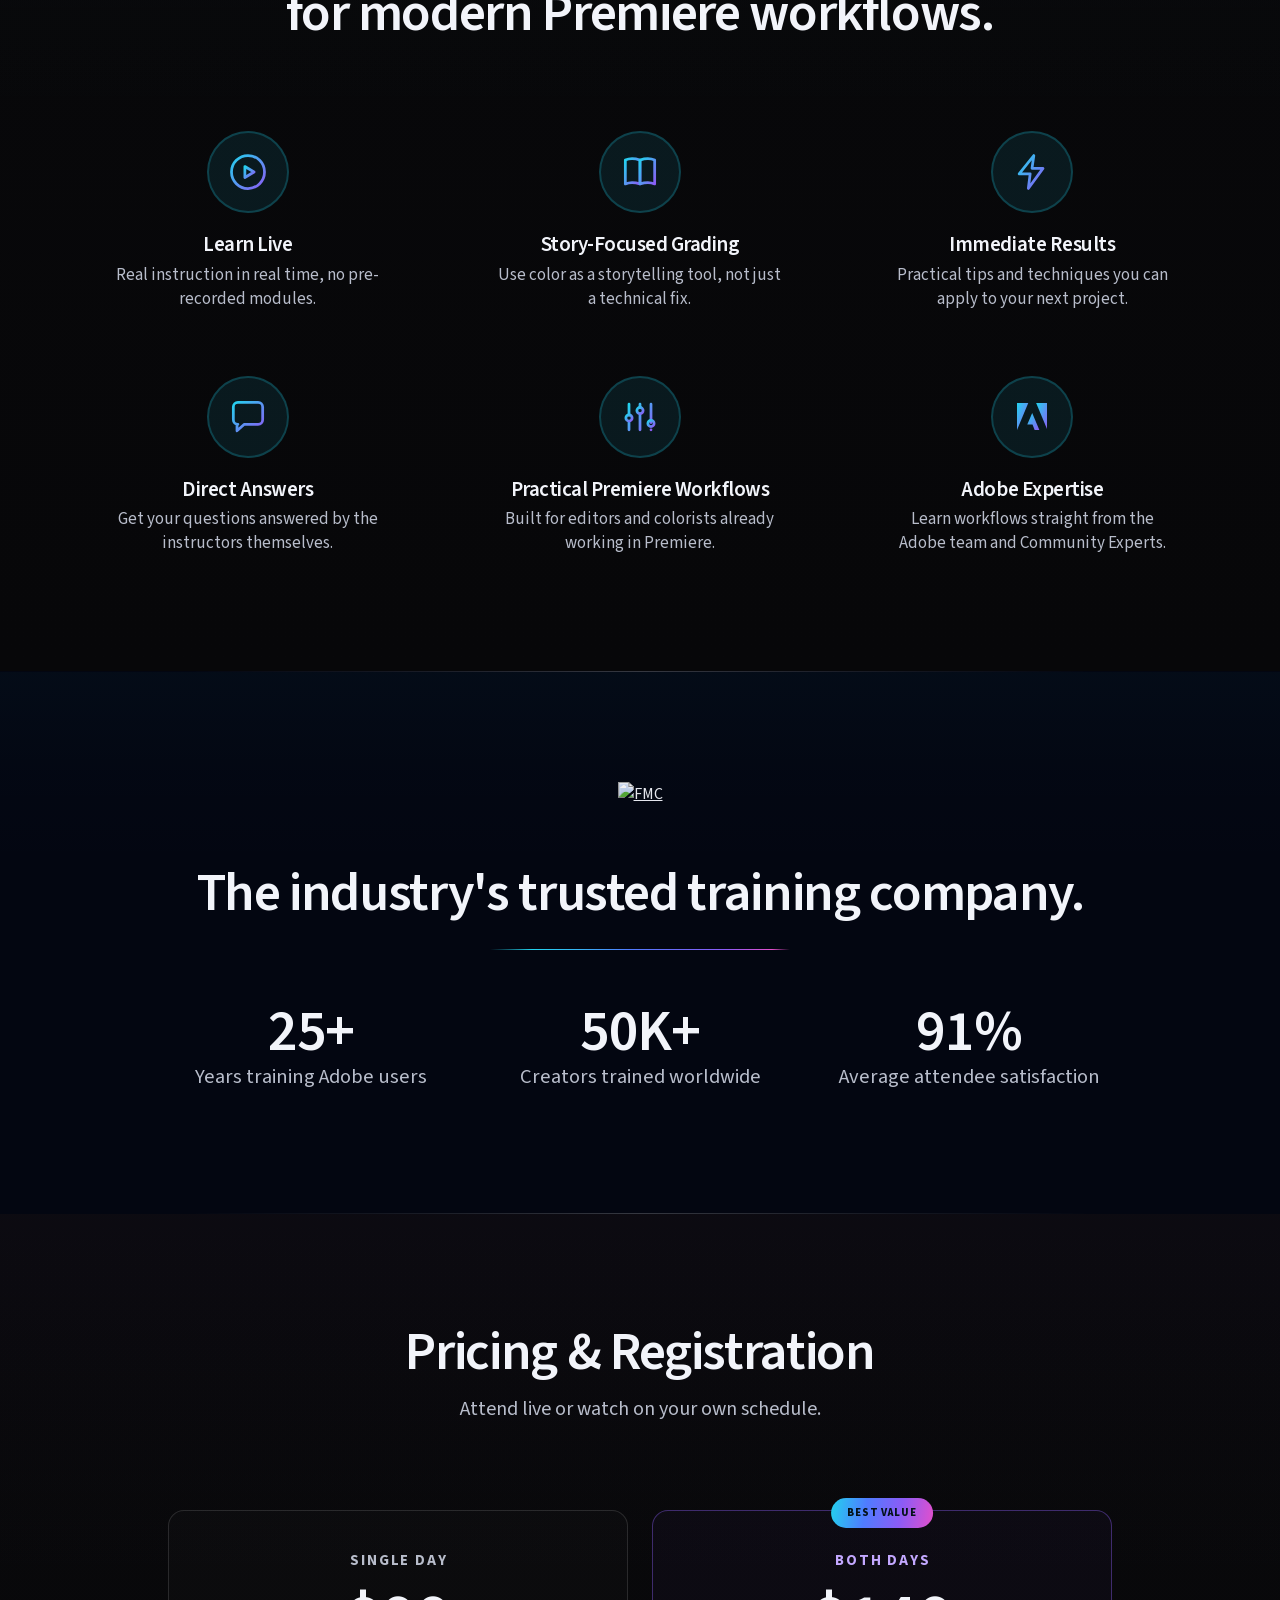
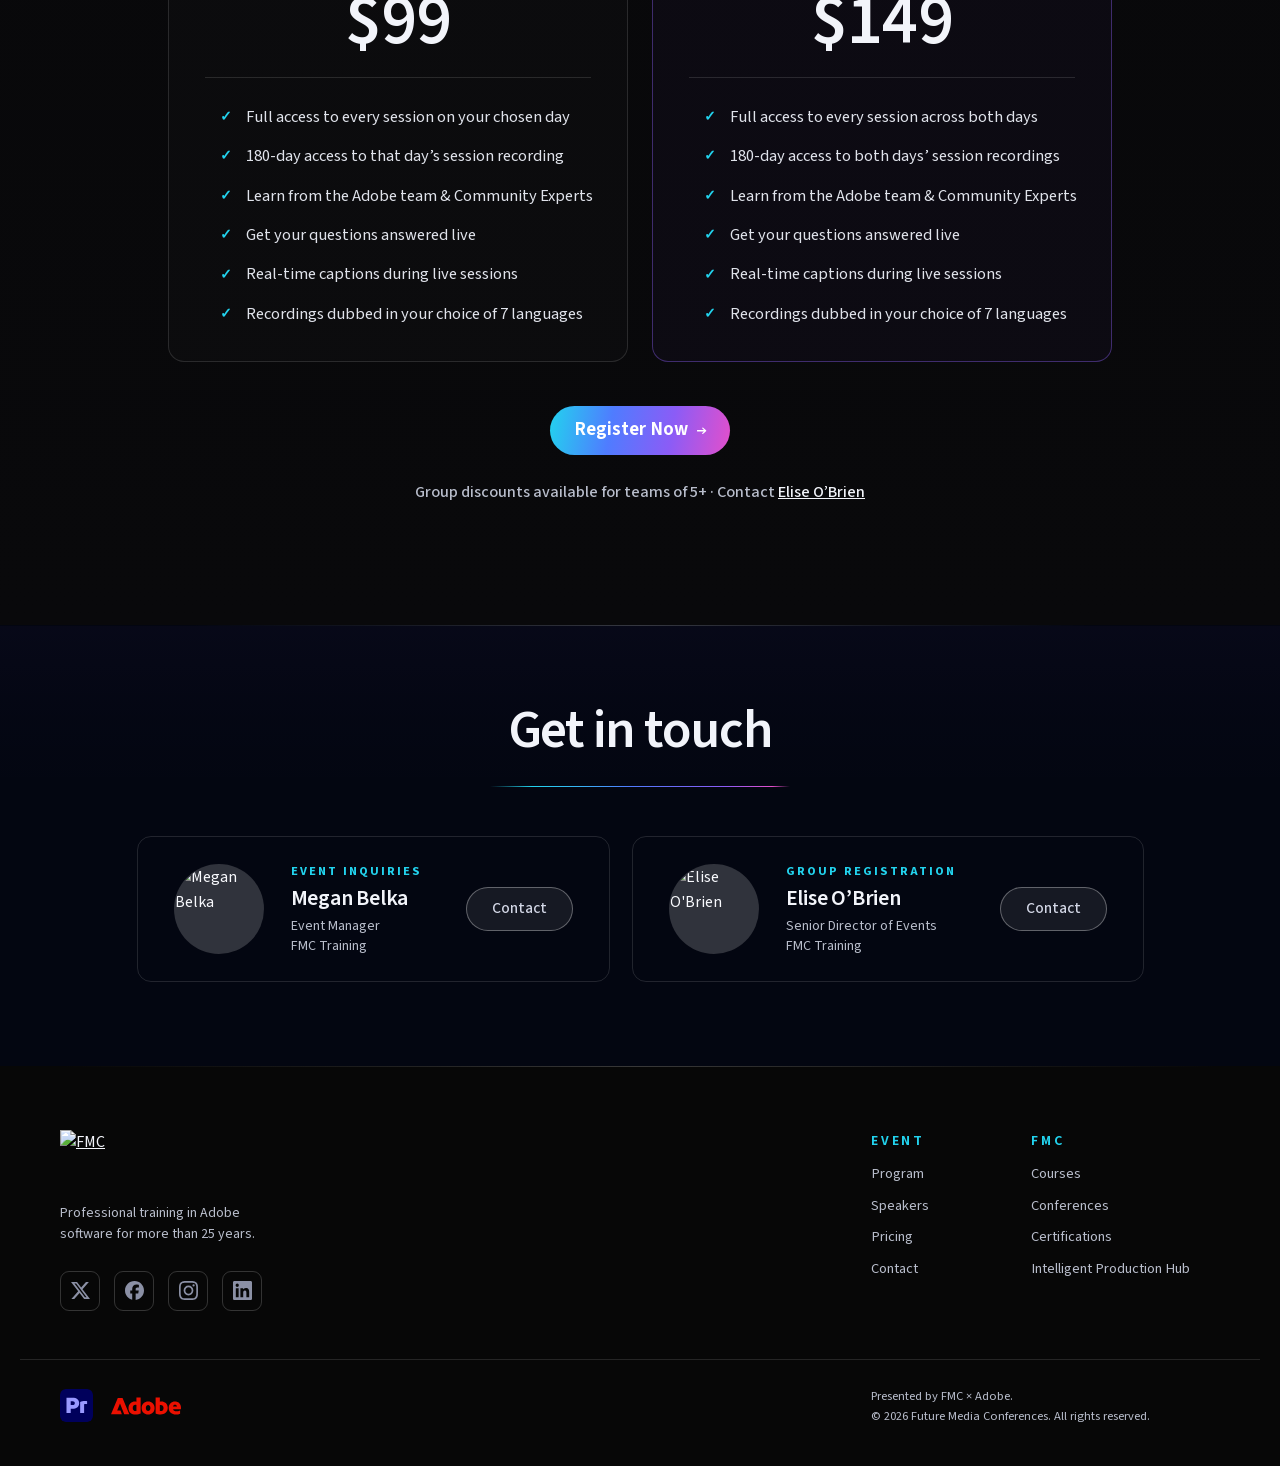
==== commit 8dbdae91: "Footer grid rebuild (no more JS race) + why-section icon gradients" ====
--- a/hero-lab.html
+++ b/hero-lab.html
@@ -699,8 +699,8 @@
 .why-ic{position:relative;flex:0 0 auto;width:82px;height:82px;border-radius:50%;
   background:rgba(var(--cyan-rgb),.09);border:2px solid rgba(var(--cyan-rgb),.22);
   display:flex;align-items:center;justify-content:center}
-.why-ic svg{width:44px;height:44px;stroke:var(--cyan);stroke-width:1.5;fill:none;stroke-linecap:round;stroke-linejoin:round}
-.why-ic-adobe svg{width:30px;height:27px;stroke:none;fill:var(--cyan)}
+.why-ic svg{width:44px;height:44px;stroke:url(#whyGrad);stroke-width:1.5;fill:none;stroke-linecap:round;stroke-linejoin:round}
+.why-ic-adobe svg{width:30px;height:27px;stroke:none;fill:url(#whyGrad)}
 .why-item h4{font-size:21px;font-weight:600;letter-spacing:-.023em;margin-bottom:2px}
 .why-item p{width:100%;color:var(--body);font-size:17px;line-height:1.4;max-width:none;margin-left:auto;margin-right:auto;text-wrap:pretty}
 .why-intro-full{margin-top:22px;color:var(--body);font-size:17px;line-height:1.62;max-width:64ch}
@@ -1019,7 +1019,7 @@
 /* justify-content was space-between — with only 2 items that pushes .fcols flush to the far
    right edge, past wherever .copyright sits below it in .fpartners. flex-start + a fixed gap
    makes both rows use the same box math so the two columns actually line up. */
-.fgrid2{max-width:1240px;margin:0 auto;padding:0 40px;display:flex;justify-content:space-between;gap:48px}
+.fgrid2{max-width:1240px;margin:0 auto;padding:0 40px;display:grid;grid-template-columns:1fr 340px;column-gap:48px}
 .fbrand{max-width:340px;flex:0 1 340px}
 .fcols{display:flex;gap:102px;position:relative;left:-9px}
 .fbrand img{height:51px;display:block}
@@ -1034,14 +1034,13 @@
 .fcol a{display:block;color:var(--body);text-decoration:none;font-size:14.5px;padding:10px 0;line-height:.8;transition:color .2s}
 .fcol a:hover{color:var(--ink)}
 .fpartners{max-width:1240px;margin:48px auto 0;padding:26px 40px 0;border-top:1px solid var(--hair2);
-  display:flex;align-items:center;justify-content:flex-start;gap:48px;flex-wrap:nowrap}
-/* copyright's exact x-position is set by JS (aligns it live with .fcols, which itself moves with
-   viewport width under space-between) — CSS-only proxy-width matching kept breaking at different
-   viewport widths, so this is measured directly instead of approximated */
+  display:grid;grid-template-columns:1fr 340px;column-gap:48px;align-items:center}
+/* copyright sits in the same 340px grid column as .fcols above it — identical grid
+   template on both rows guarantees pixel-exact alignment with zero JS/measurement. */
 .fpartners .marks{display:flex;align-items:center;gap:14px}
 .fpartners .marks img{height:38px;display:block}
 .fpartners .marks img.pr{height:33px;border-radius:5px;margin-right:4px}
-.copyright{color:var(--body);font-size:12.5px;text-align:left}
+.copyright{color:var(--body);font-size:12.5px;text-align:left;max-width:300px;position:relative;left:-9px}
 /* the old -50px nudge here was tuned for the previous space-between footer layout — now that
    .fpartners uses flex-start with the same first-column basis+gap as .fgrid2 above it, copyright
    already lines up with .fcols on its own; the offset became stale and actively fought that */
@@ -1191,7 +1190,7 @@
 
   /* footer */
   footer{padding:52px 0 32px}
-  .fgrid2{padding:0 24px;flex-direction:column;align-items:center;gap:36px}
+  .fgrid2{display:flex;padding:0 24px;flex-direction:column;align-items:center;gap:36px}
   .fcols{width:100%;max-width:340px}
   .fbrand{flex:0 0 auto;height:auto}
   /* link columns read before the brand block on mobile — order only, DOM stays put */
@@ -1201,7 +1200,7 @@
   .copyright{margin-right:0;width:100%}
 }
 @media (min-width:561px) and (max-width:1000px){
-  .fpartners{flex-direction:column;align-items:flex-start;gap:18px;flex-wrap:wrap}
+  .fpartners{display:flex;flex-direction:column;align-items:flex-start;gap:18px;flex-wrap:wrap}
   .fpartners .copyright{width:100%;text-align:left;margin-left:0!important}
 }
 @media (max-width:560px){
@@ -3316,7 +3315,7 @@
     <div class="global-accent" aria-hidden="true"></div>
     <div class="why-grid">
         <div class="why-item">
-          <div class="why-ic"><svg viewBox="0 0 24 24"><circle cx="12" cy="12" r="9"/><path d="M10.3 9l5 3-5 3z"/></svg></div>
+          <div class="why-ic"><svg viewBox="0 0 24 24"><defs><linearGradient id="whyGrad" x1="0" y1="0" x2="1" y2="1"><stop offset="0" stop-color="#22D3EE"/><stop offset="1" stop-color="#8B5CF6"/></linearGradient></defs><circle cx="12" cy="12" r="9"/><path d="M10.3 9l5 3-5 3z"/></svg></div>
           <div><h4>Learn Live</h4><p>Real instruction in real time, no pre-recorded modules.</p></div>
         </div>
         <div class="why-item">
@@ -3514,28 +3513,6 @@
 </div>
 
 <script>
-// ---- footer: keep copyright's x-position locked to .fcols (moves with viewport under
-// space-between) — CSS-only approximations broke at different widths, this is exact ----
-(function(){
-  var fcols=document.querySelector('.fcols');
-  var copyright=document.querySelector('.copyright');
-  var fpartners=document.querySelector('.fpartners');
-  if(!fcols||!copyright||!fpartners)return;
-  function align(){
-    if(window.innerWidth<=1000){copyright.style.marginLeft='';return}
-    copyright.style.marginLeft='0px'; // reset before measuring so repeated calls (resize) don't compound
-    var delta=fcols.getBoundingClientRect().left-copyright.getBoundingClientRect().left;
-    copyright.style.marginLeft=delta+'px';
-  }
-  align();
-  // re-measure once the real webfont has actually loaded — running only once, immediately,
-  // measured against a fallback-font box and was off once Source Sans 3 swapped in and reflowed
-  if(document.fonts&&document.fonts.ready){document.fonts.ready.then(align)}
-  window.addEventListener('load',align);
-  setTimeout(align,400);
-  window.addEventListener('resize',align);
-})();
-
 // ---- mobile hamburger nav ----
 (function(){
   var btn=document.getElementById('mnavToggle');
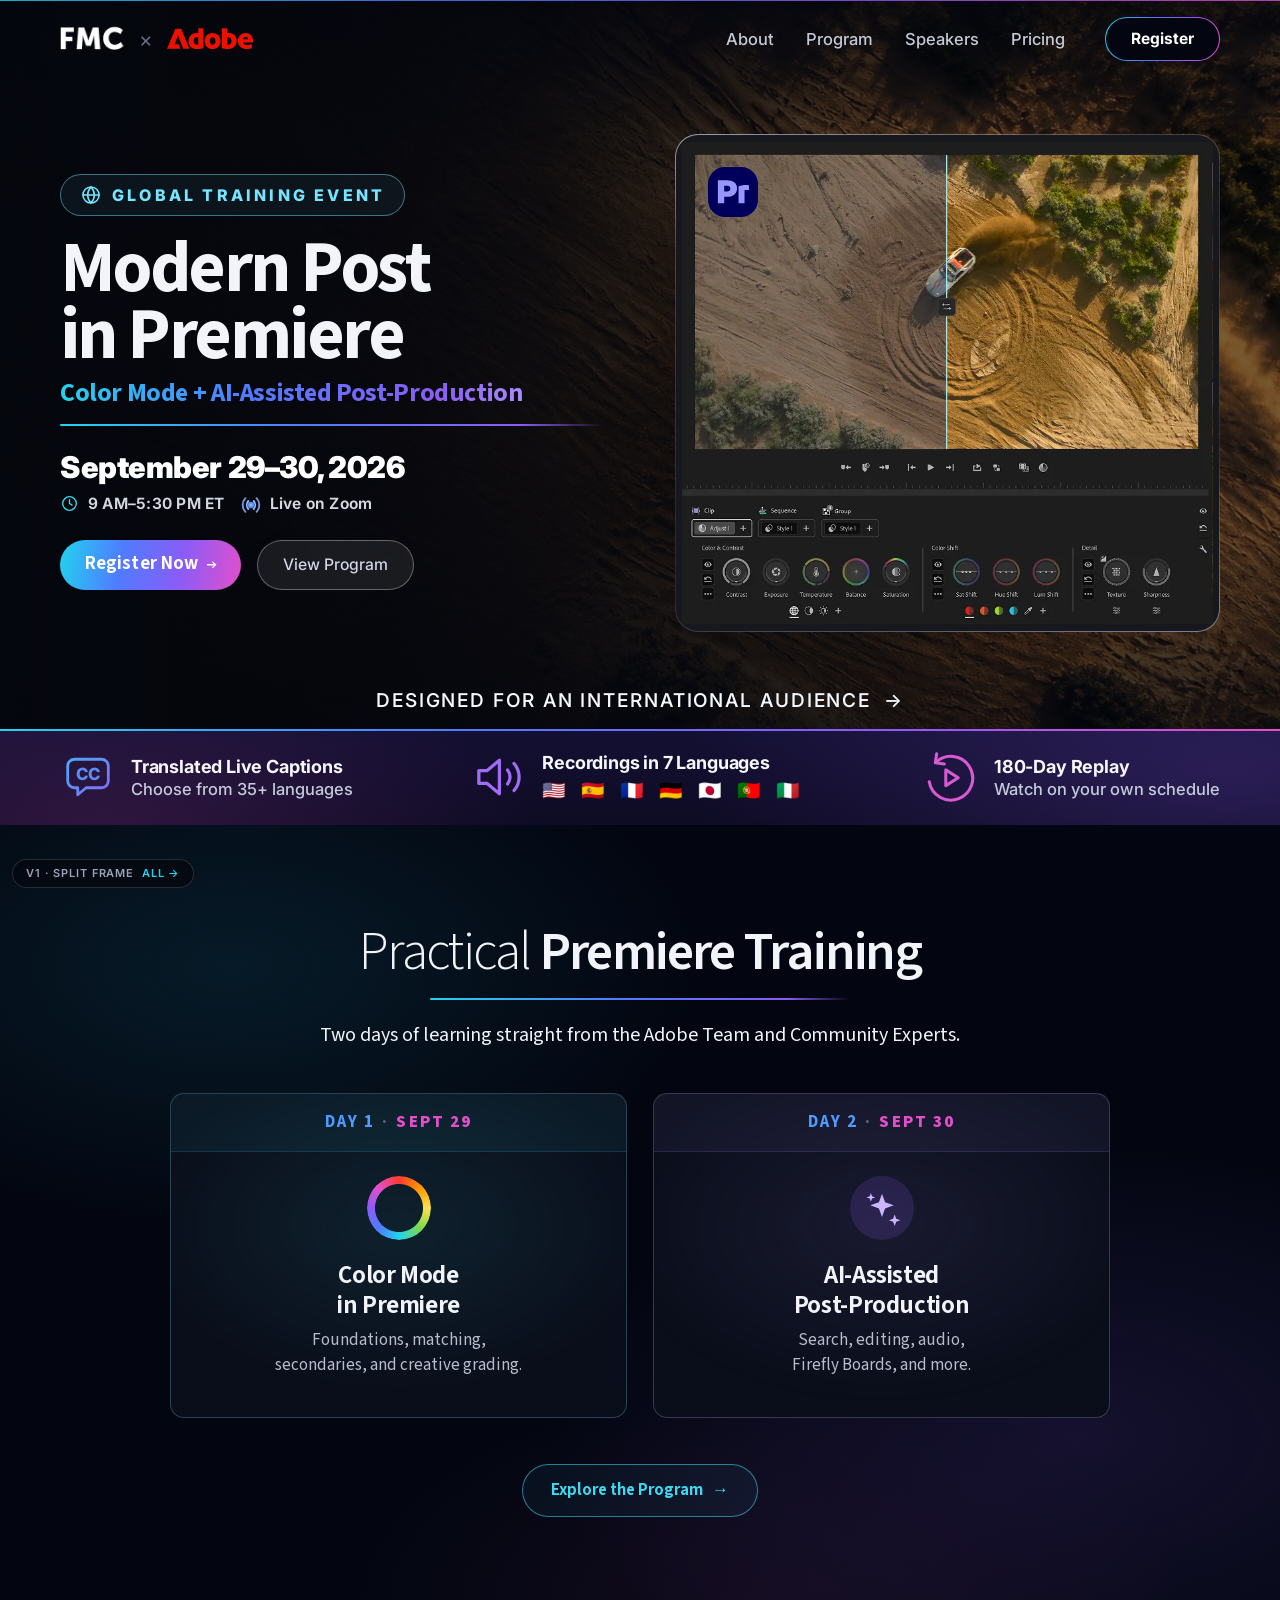
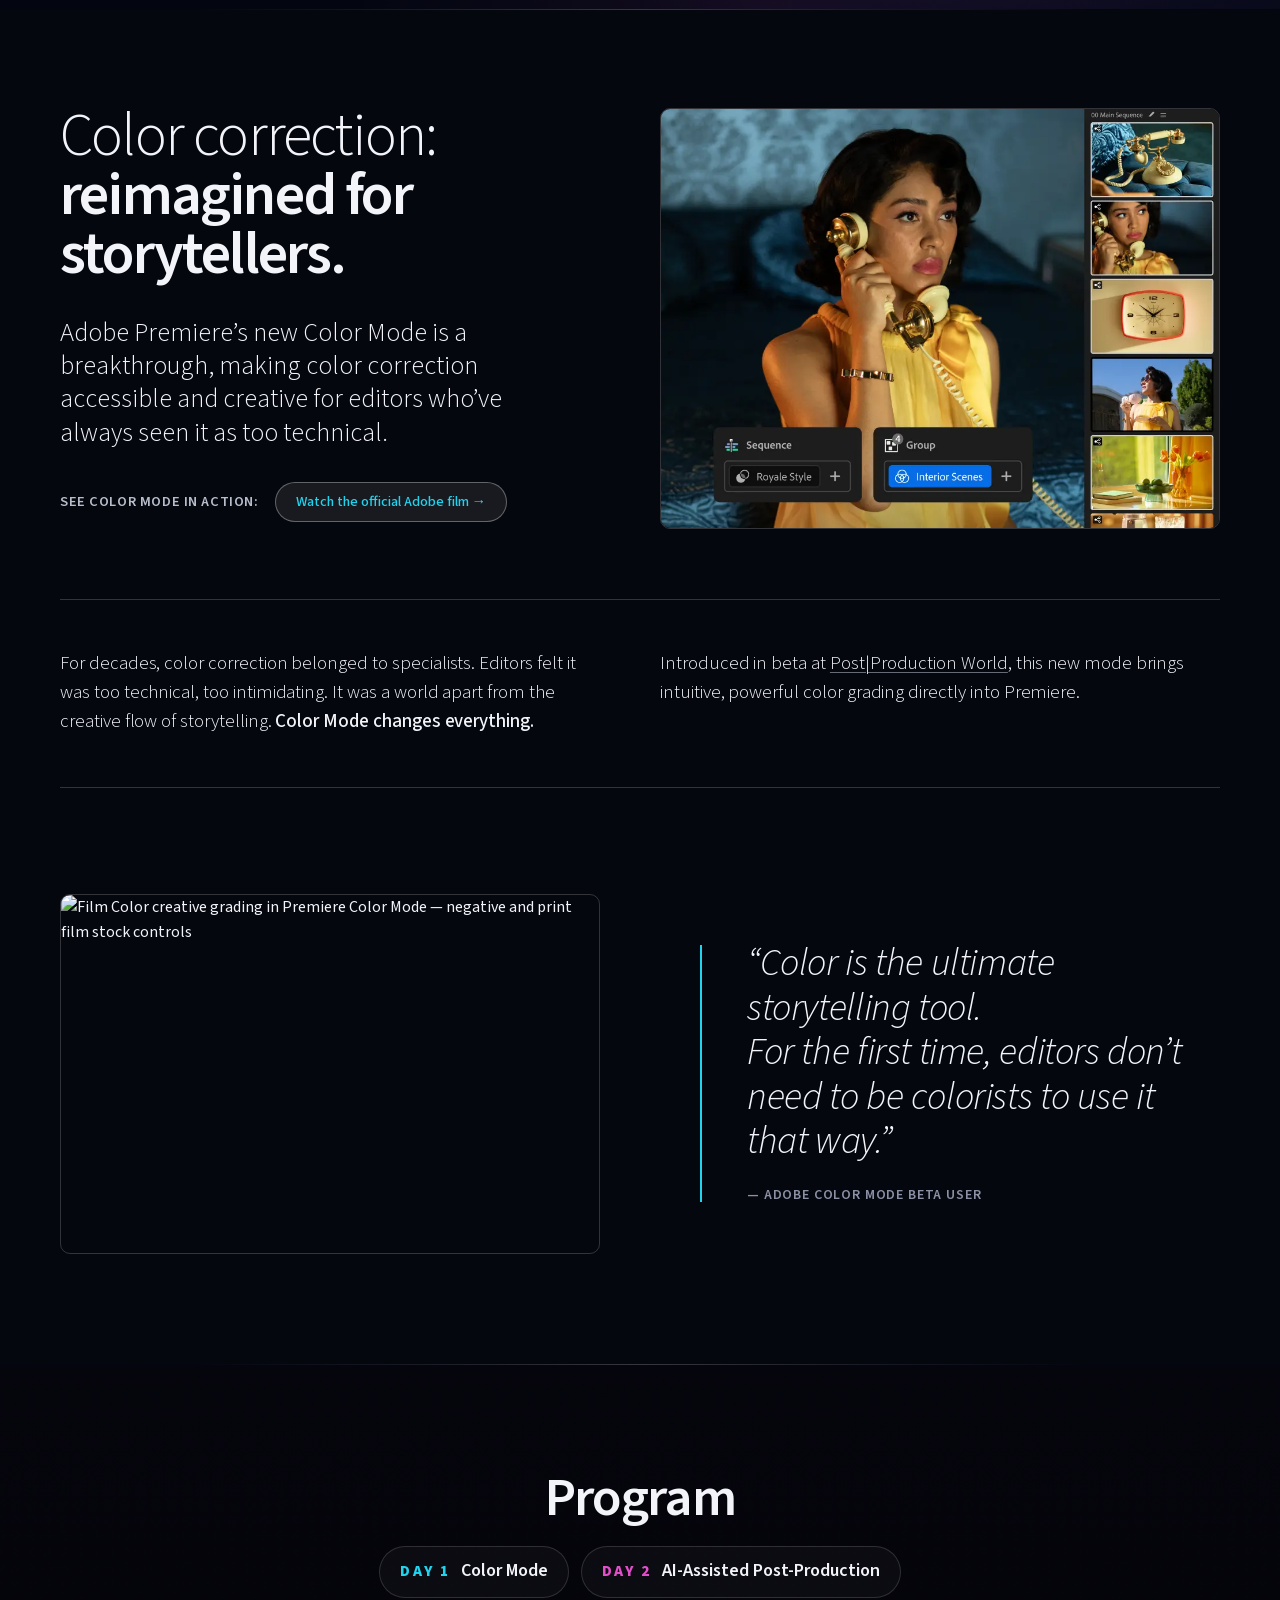
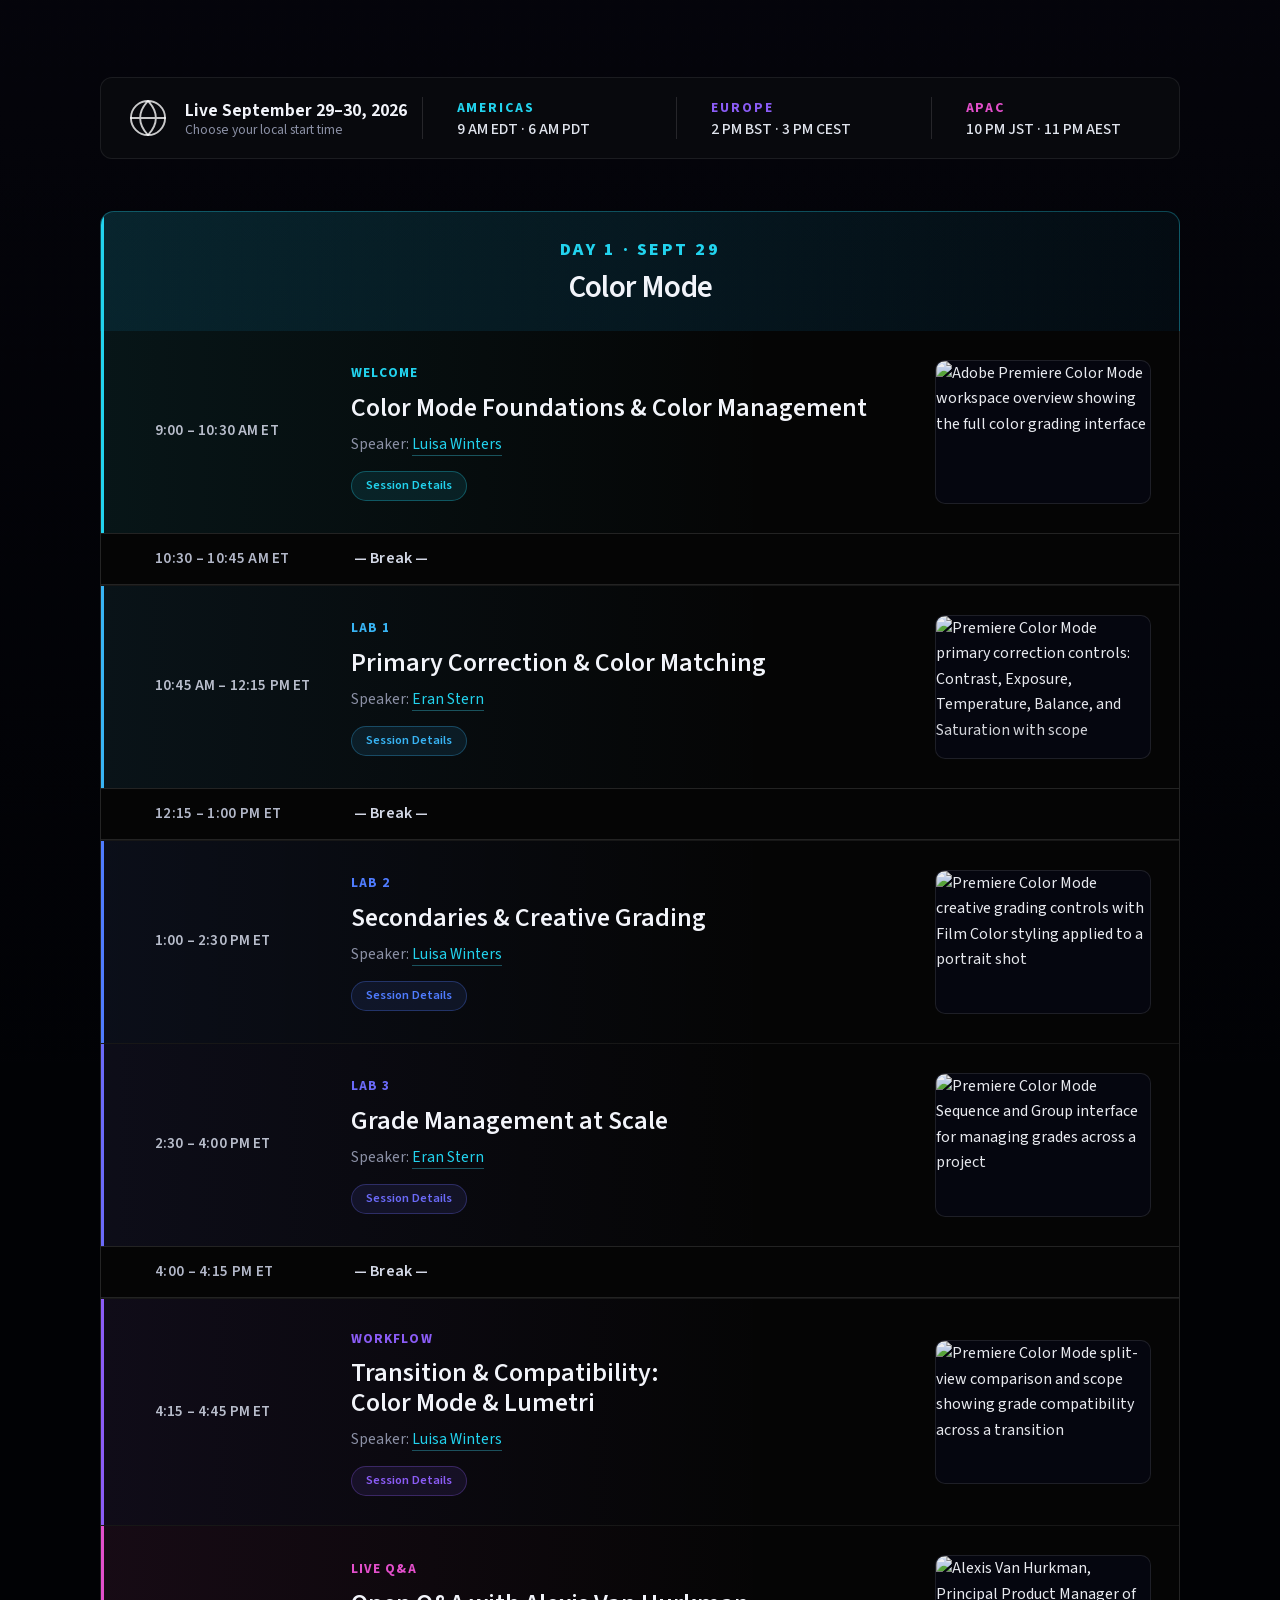
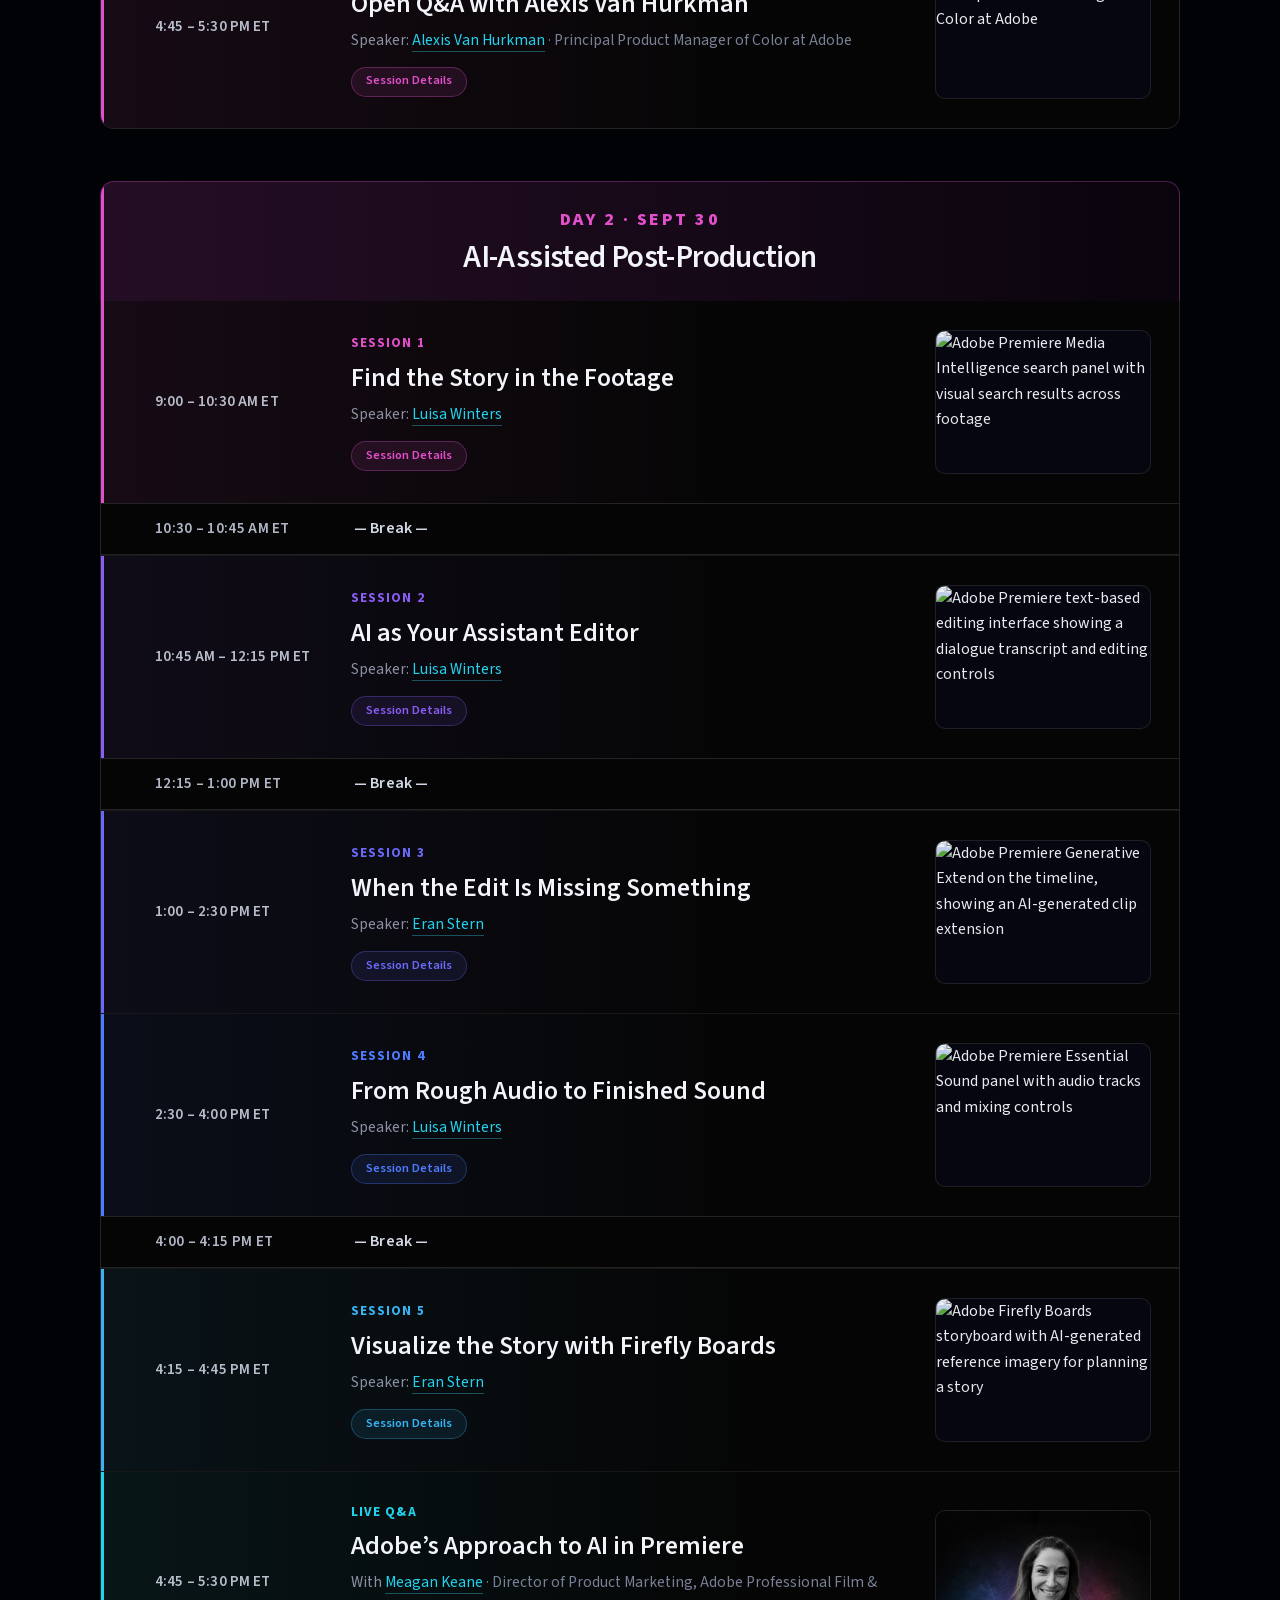
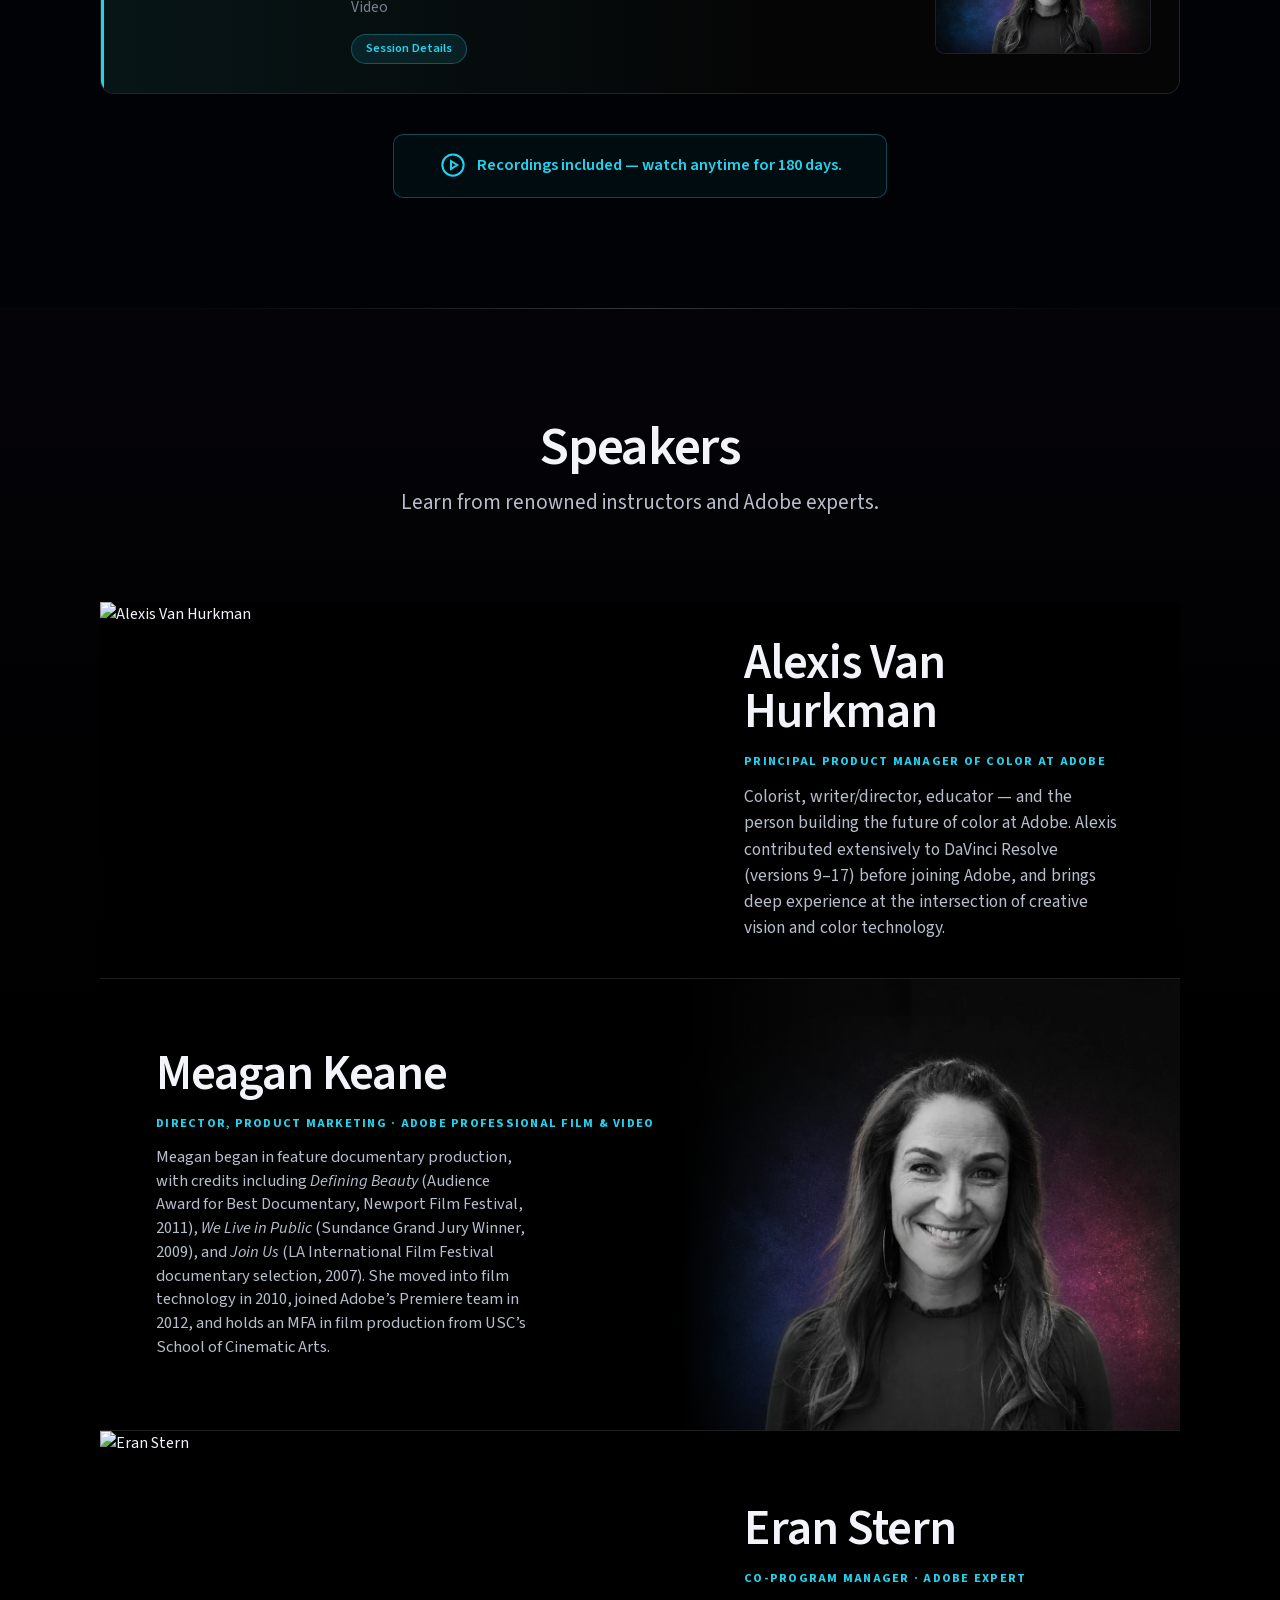
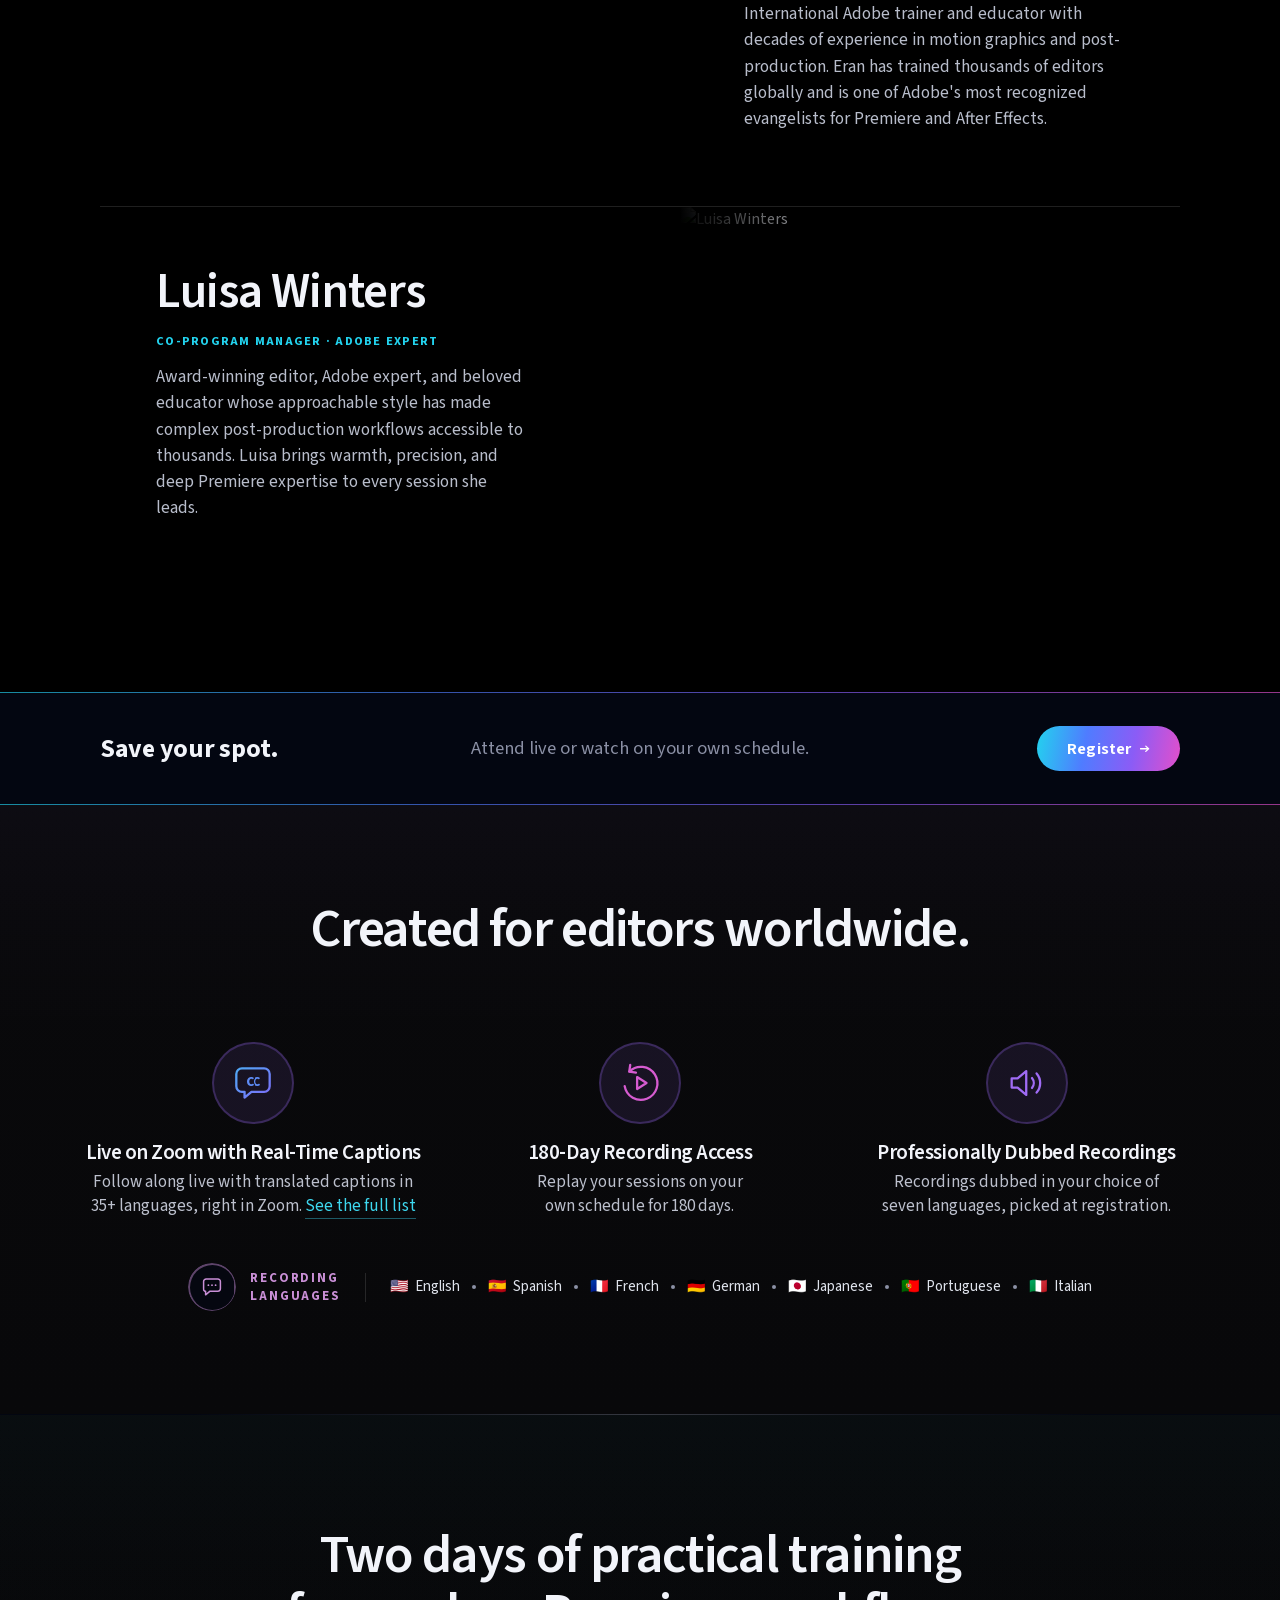
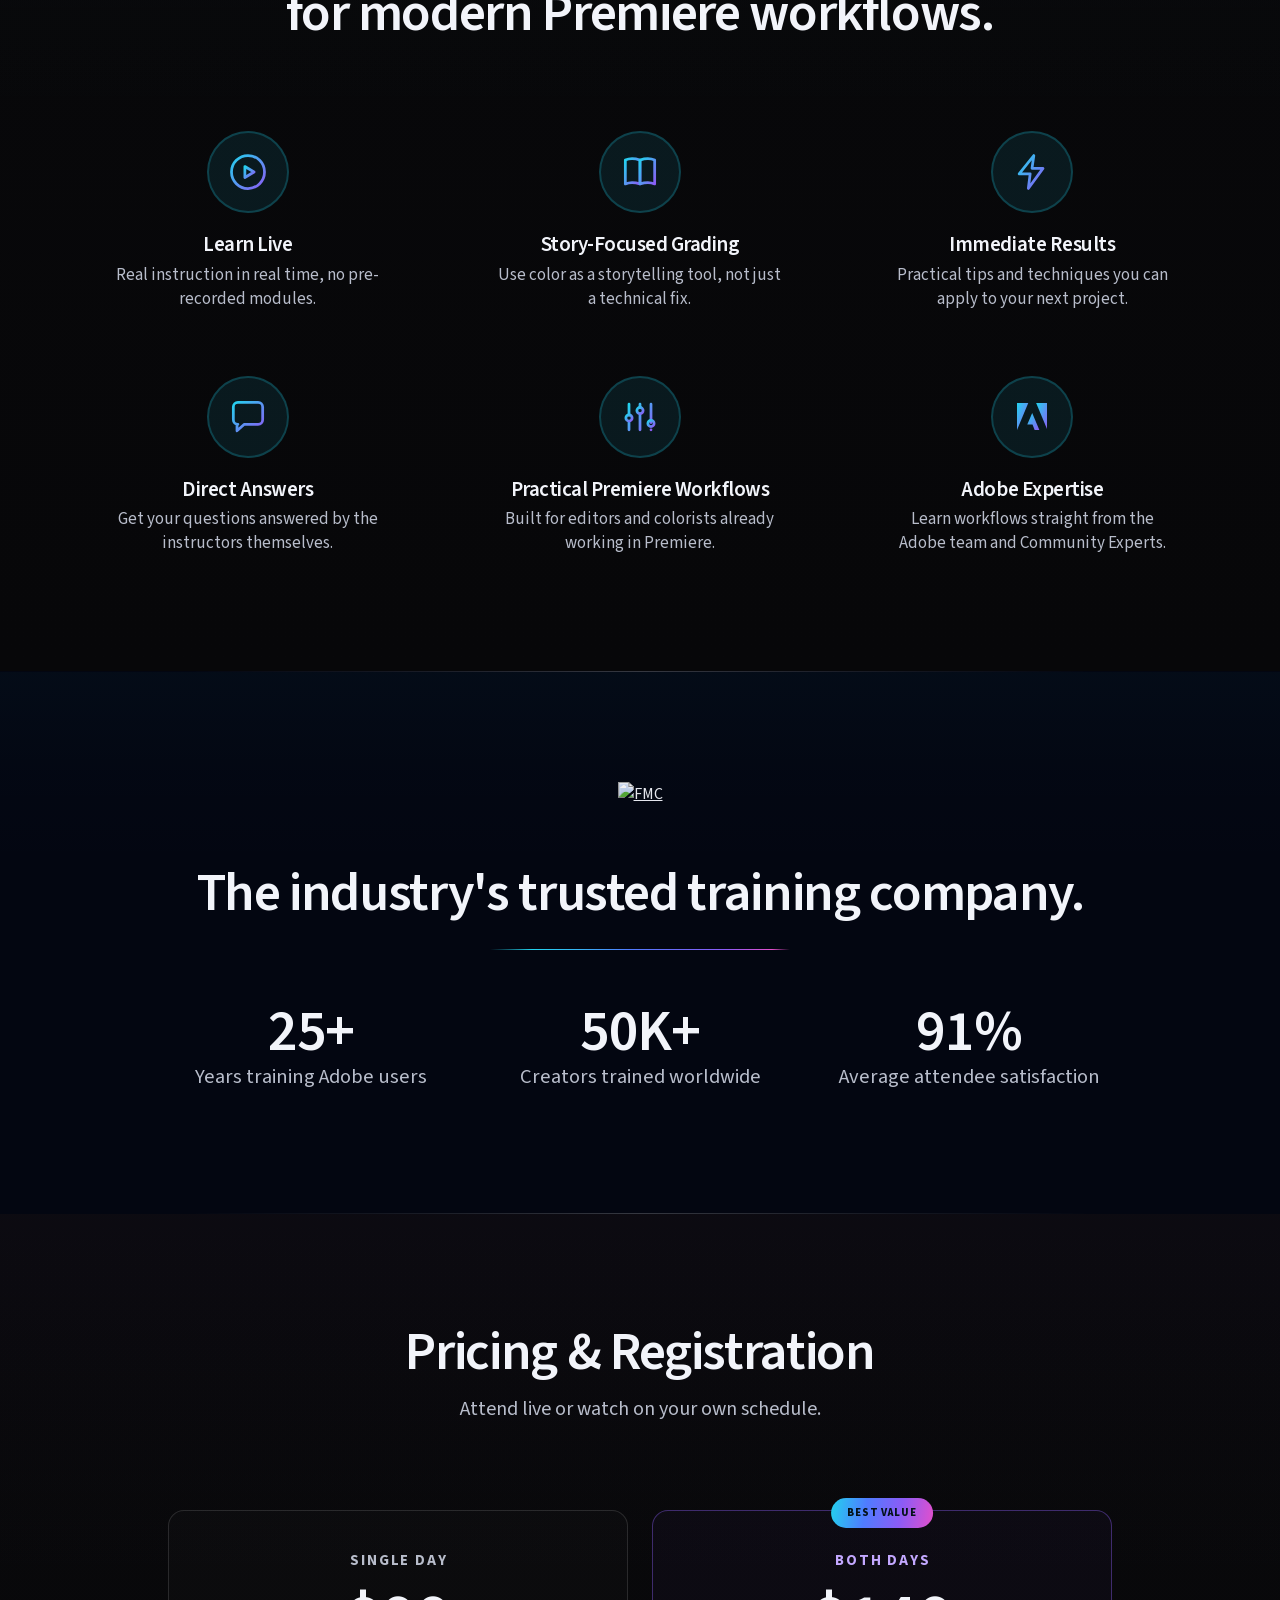
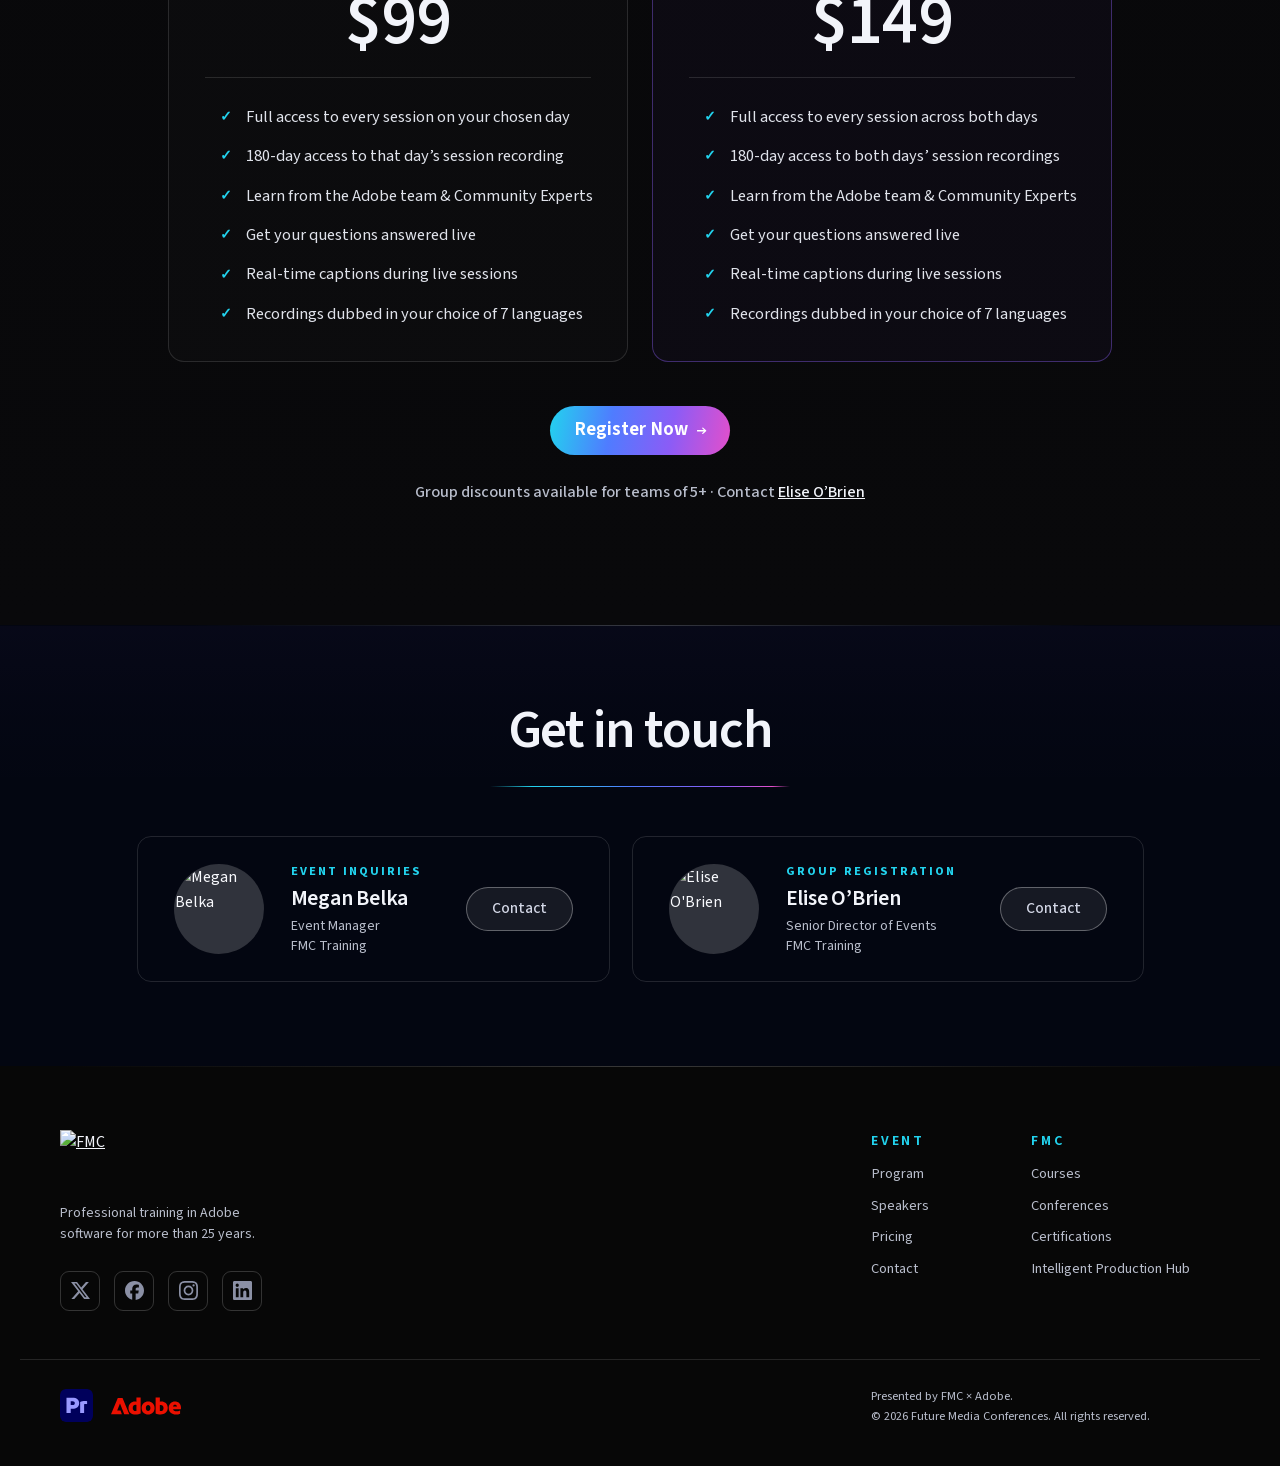
==== commit 0e4903a9: "Flags 19px" ====
--- a/hero-lab.html
+++ b/hero-lab.html
@@ -2738,7 +2738,7 @@
 .ben-chat .ben-ic svg{width:56px;height:56px}
 .ben-chat .ben-rail{grid-template-columns:auto auto auto;justify-content:space-between}
 .ben4 .ben-rail{grid-template-columns:auto auto auto auto}
-.ben-chat .ben-flags{font-size:16px;letter-spacing:.30em;margin-top:4px}
+.ben-chat .ben-flags{font-size:19px;letter-spacing:.26em;margin-top:4px}
 @media(max-width:1140px){
   .ben-chat .ben-rail{grid-template-columns:repeat(3,1fr);justify-content:stretch;row-gap:26px}
   .ben4 .ben-rail{grid-template-columns:1fr 1fr}
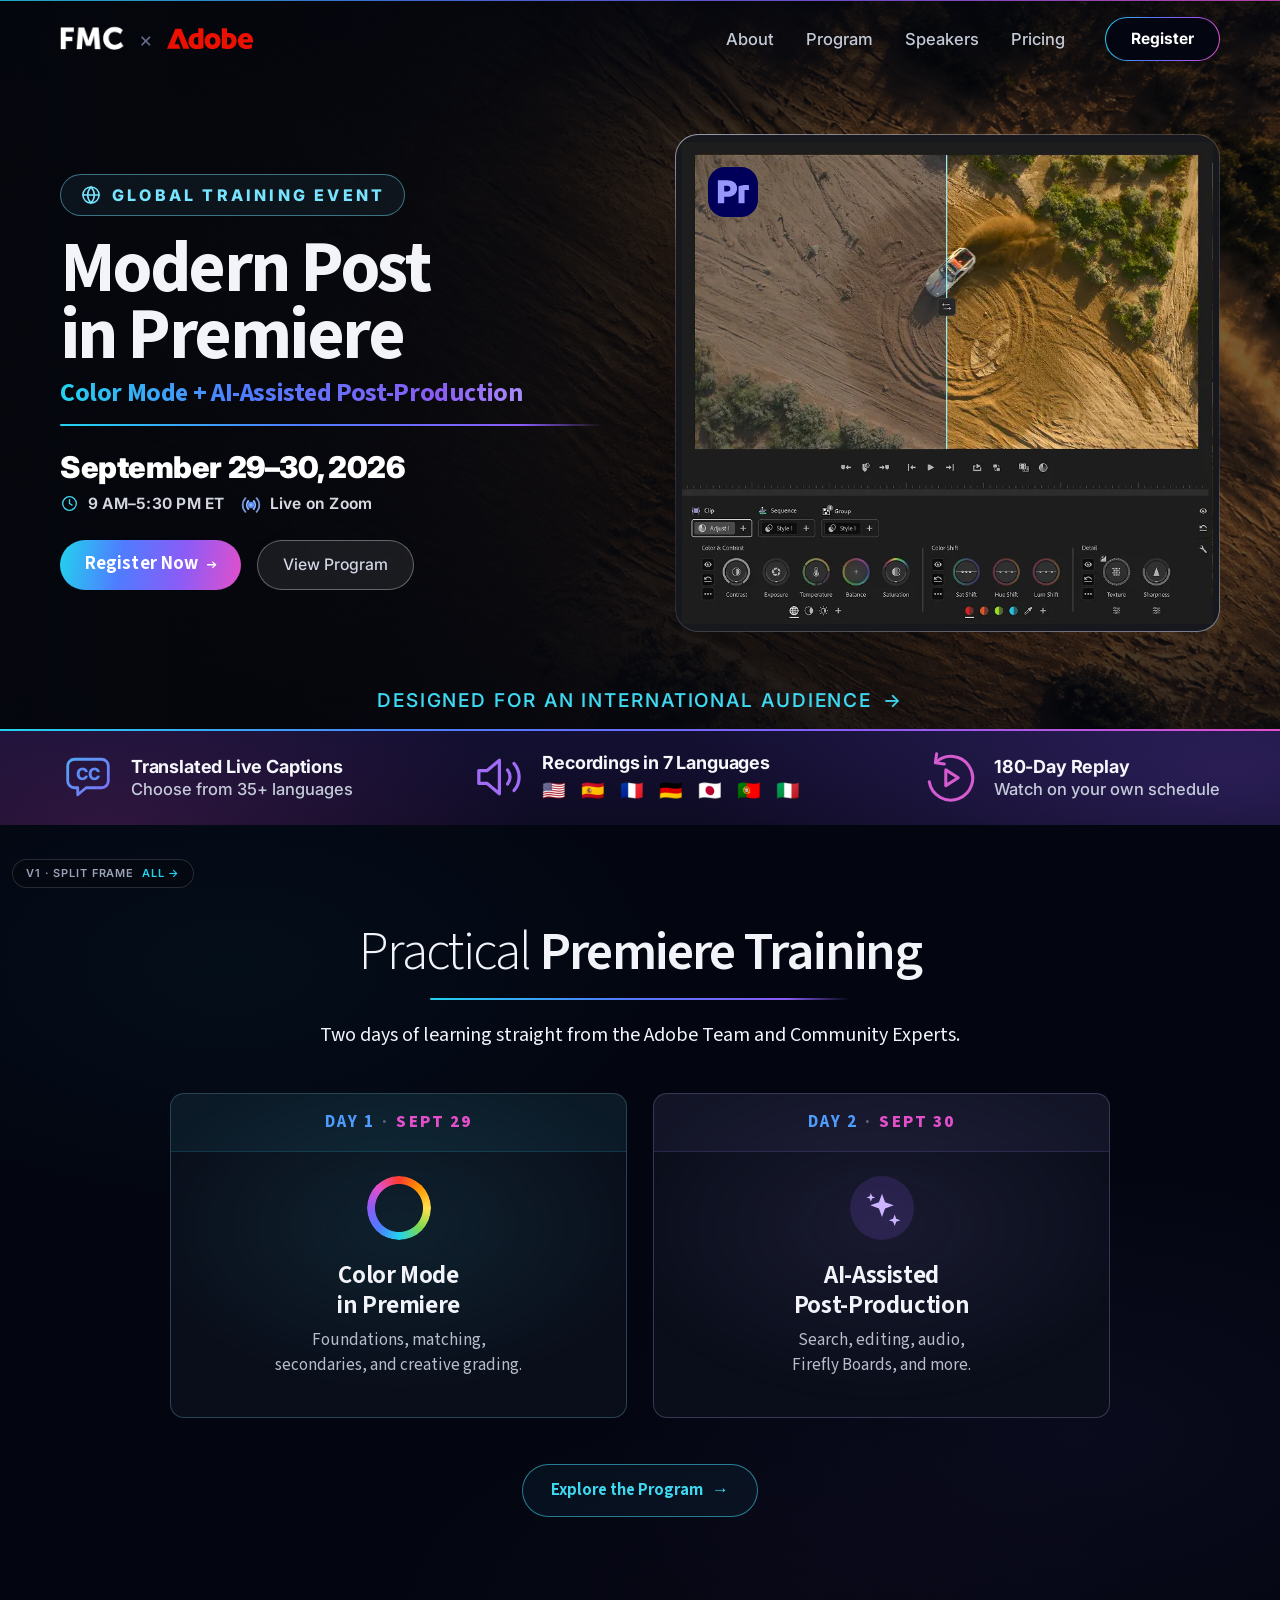
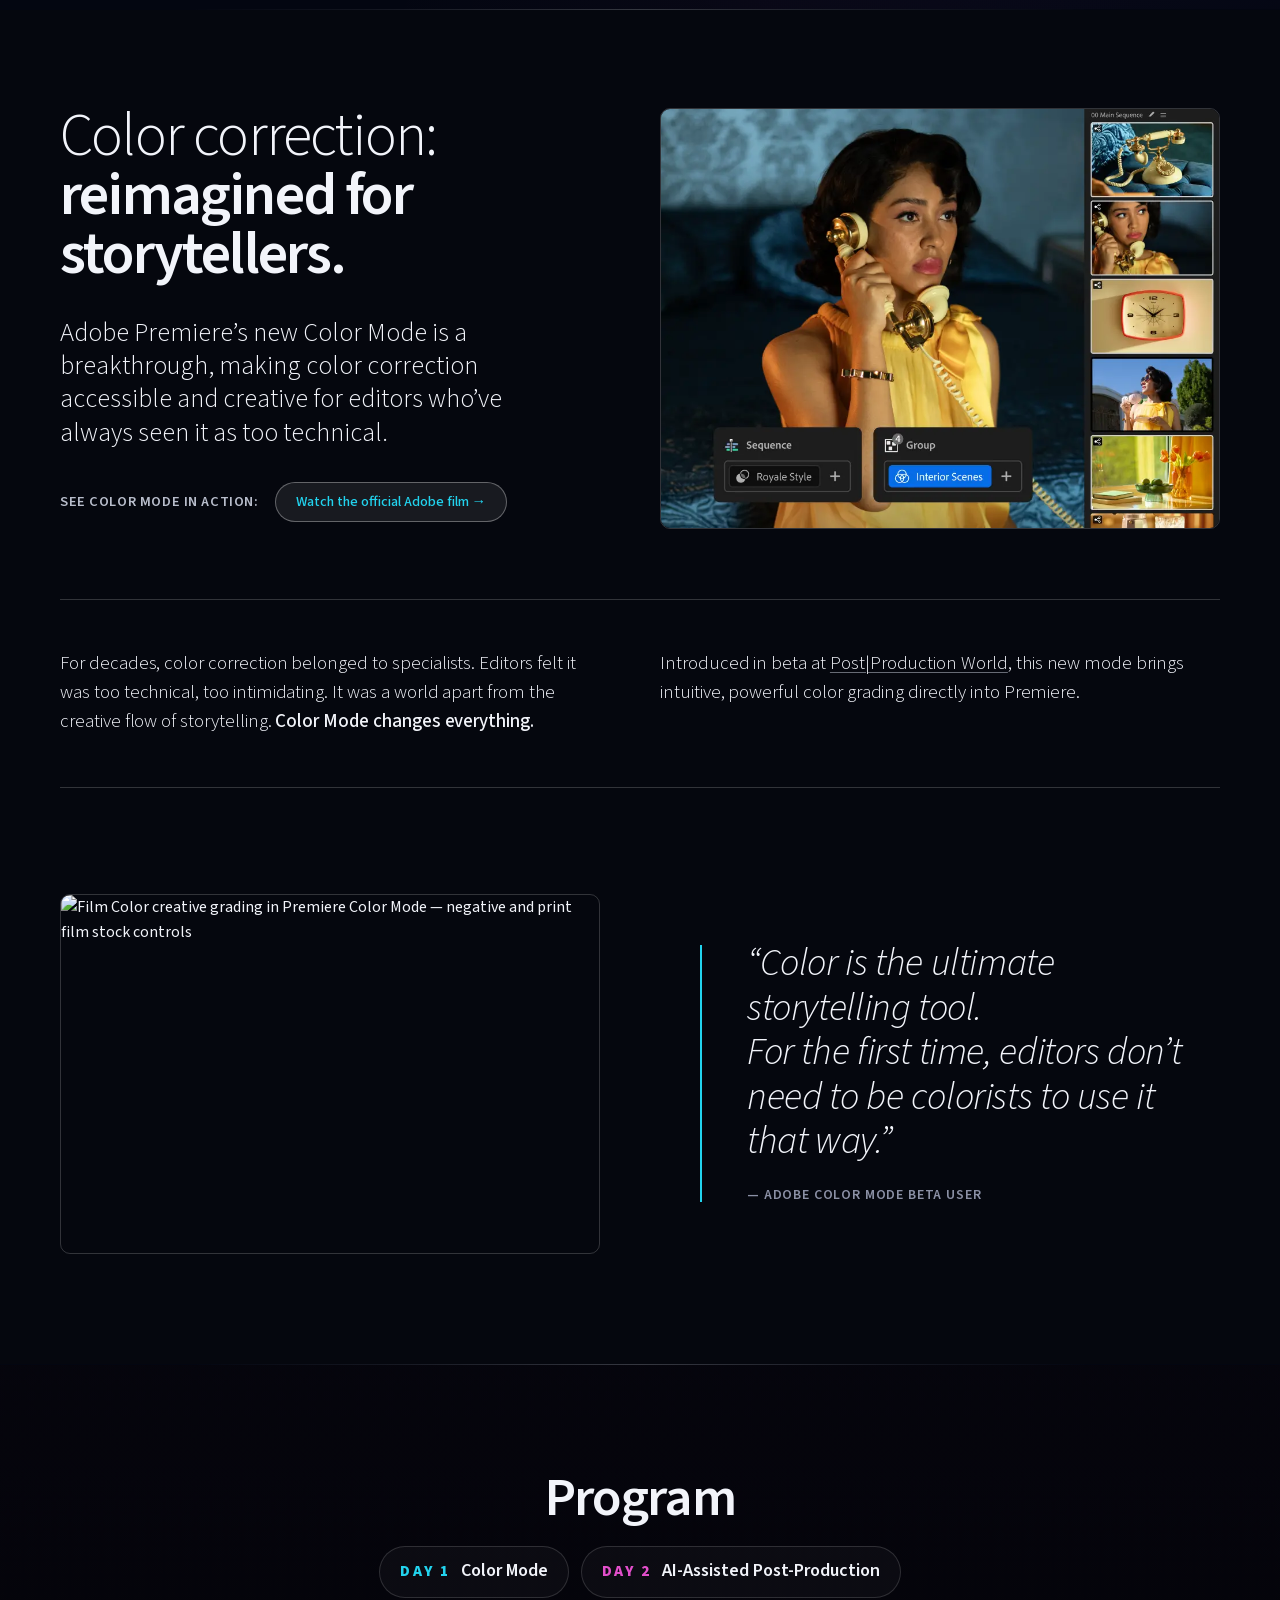
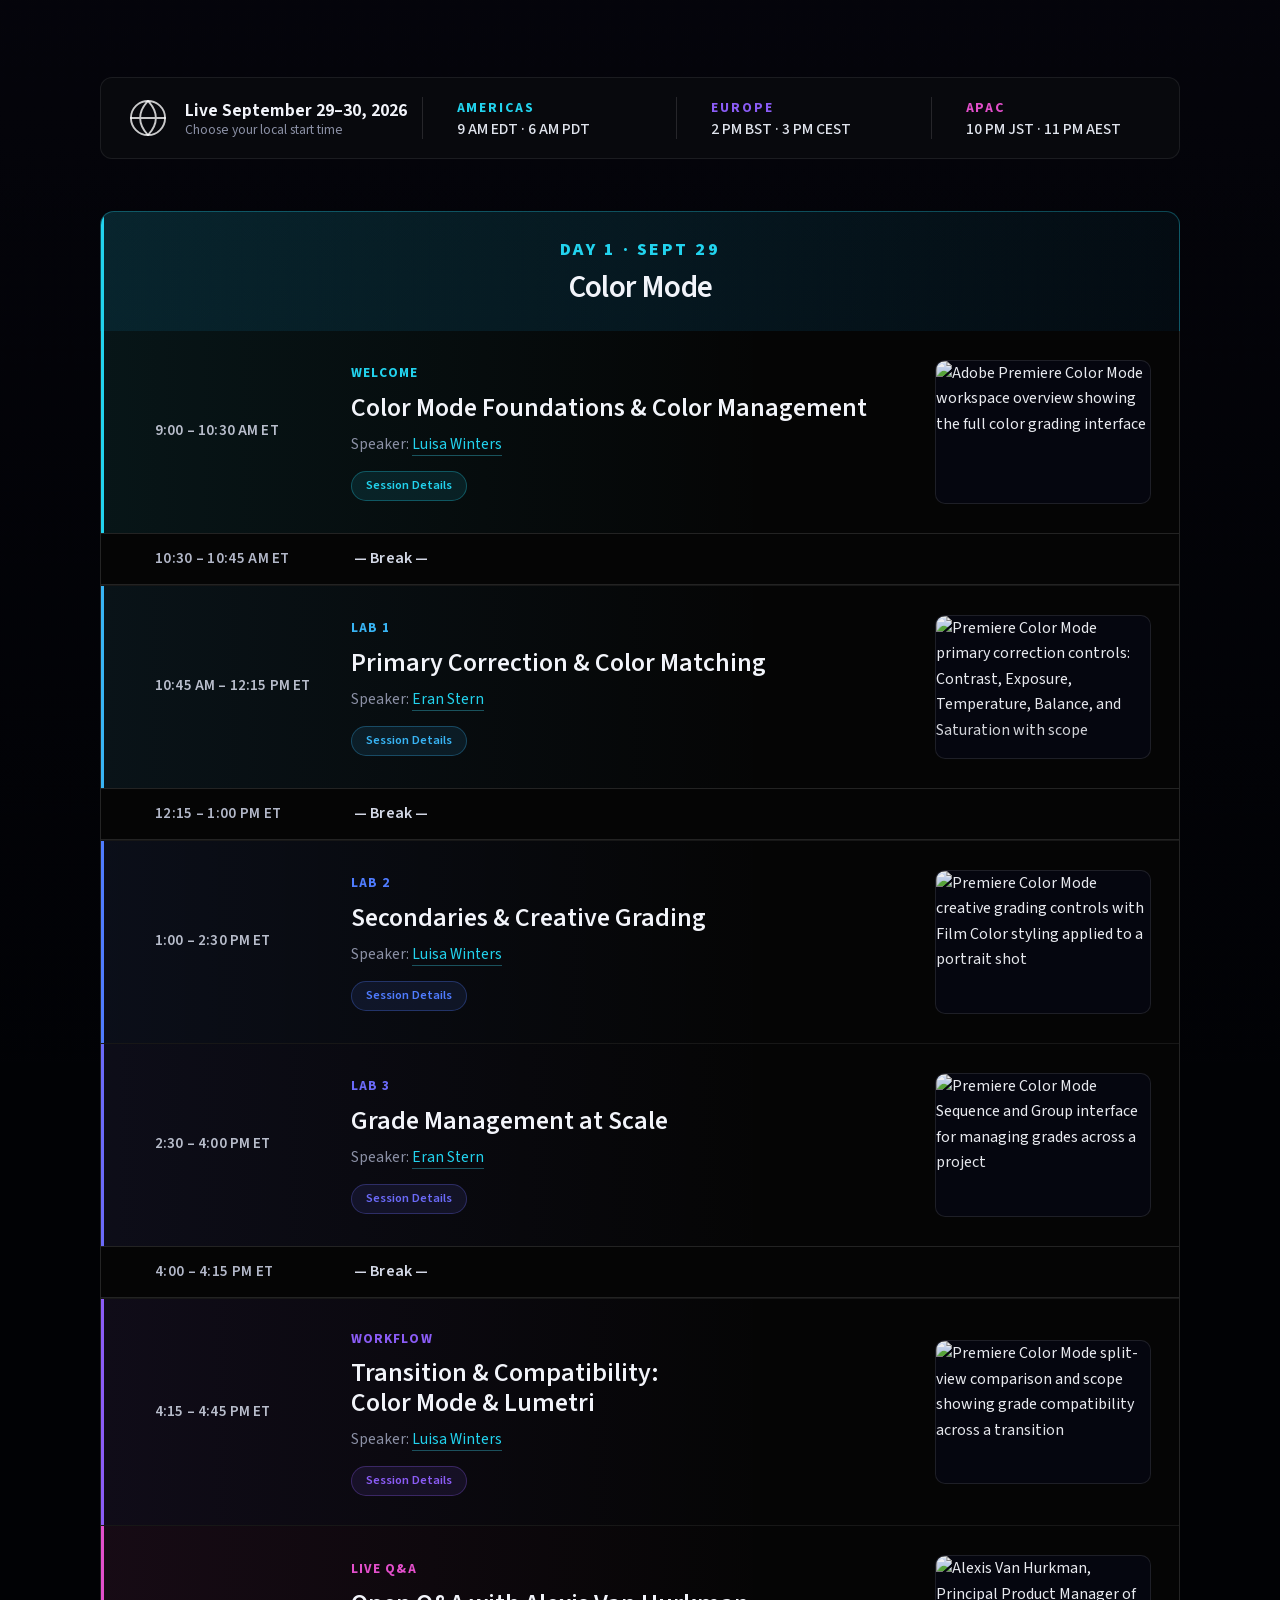
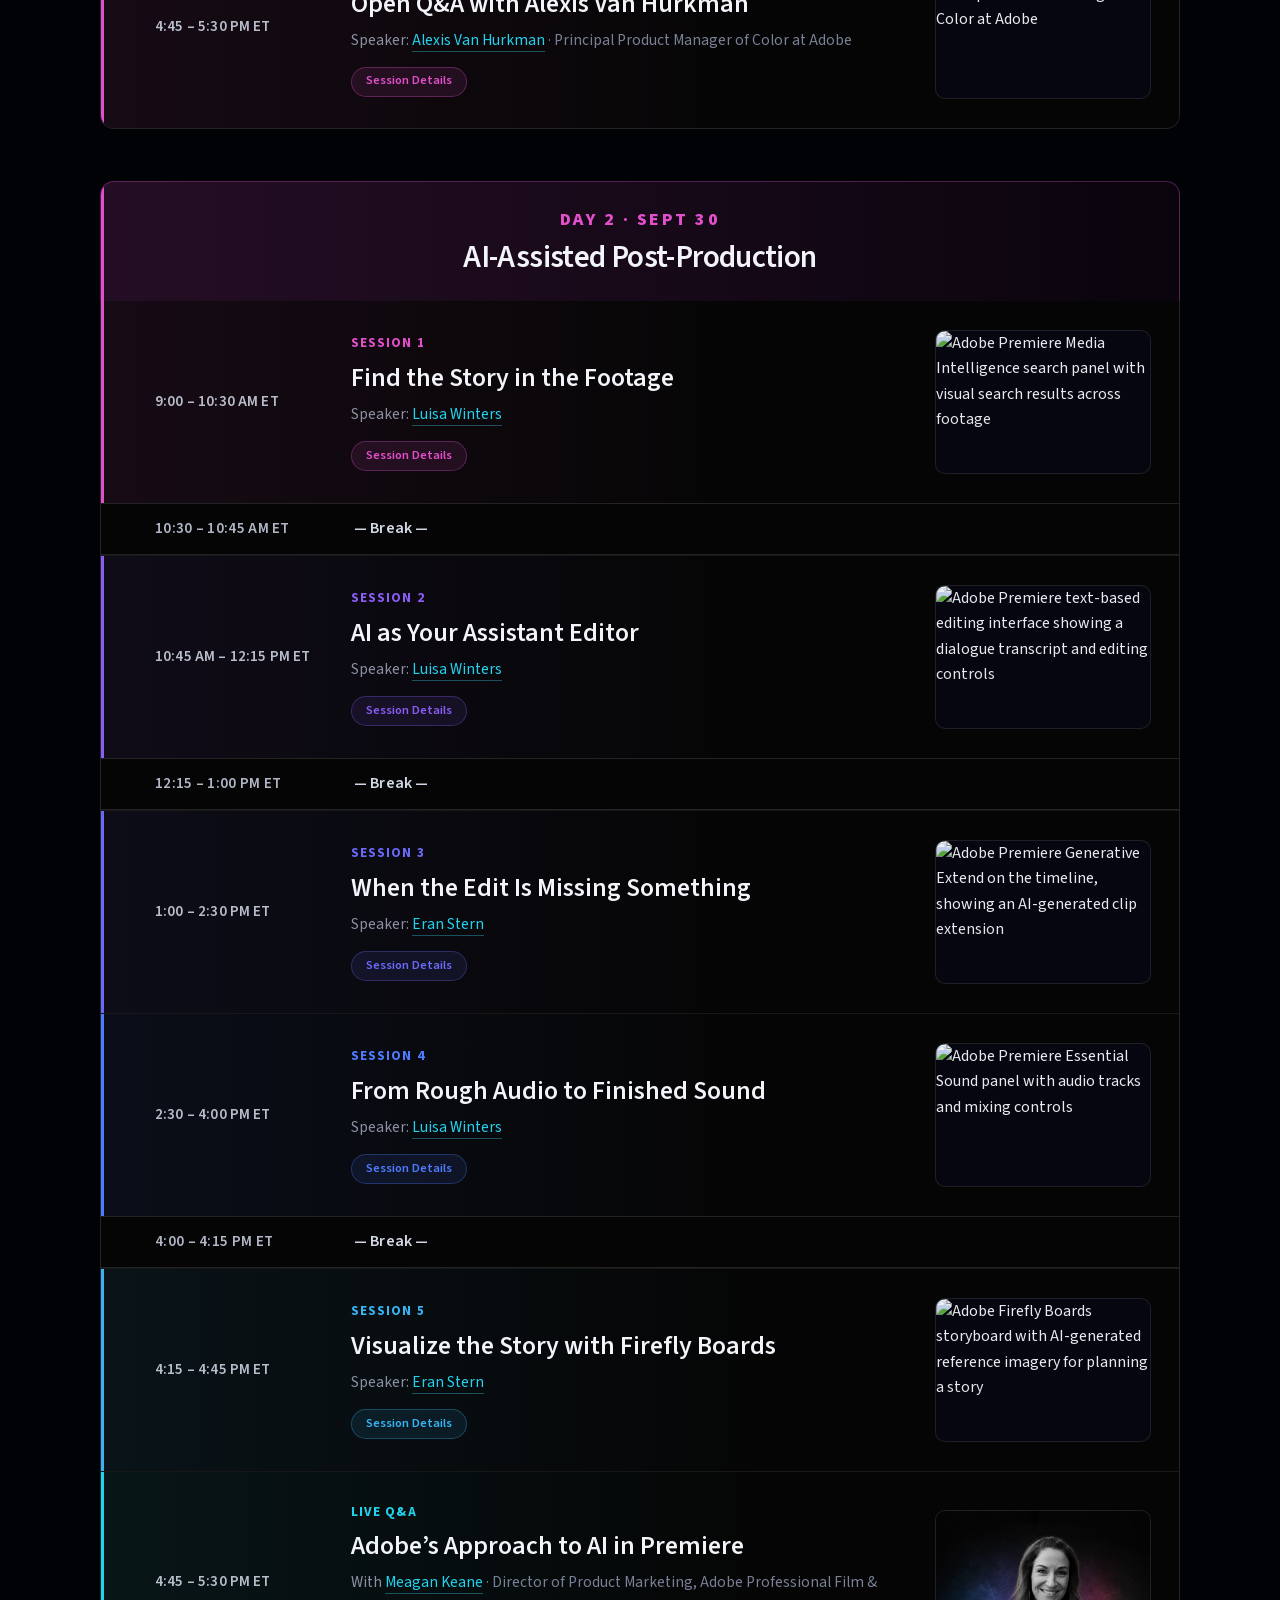
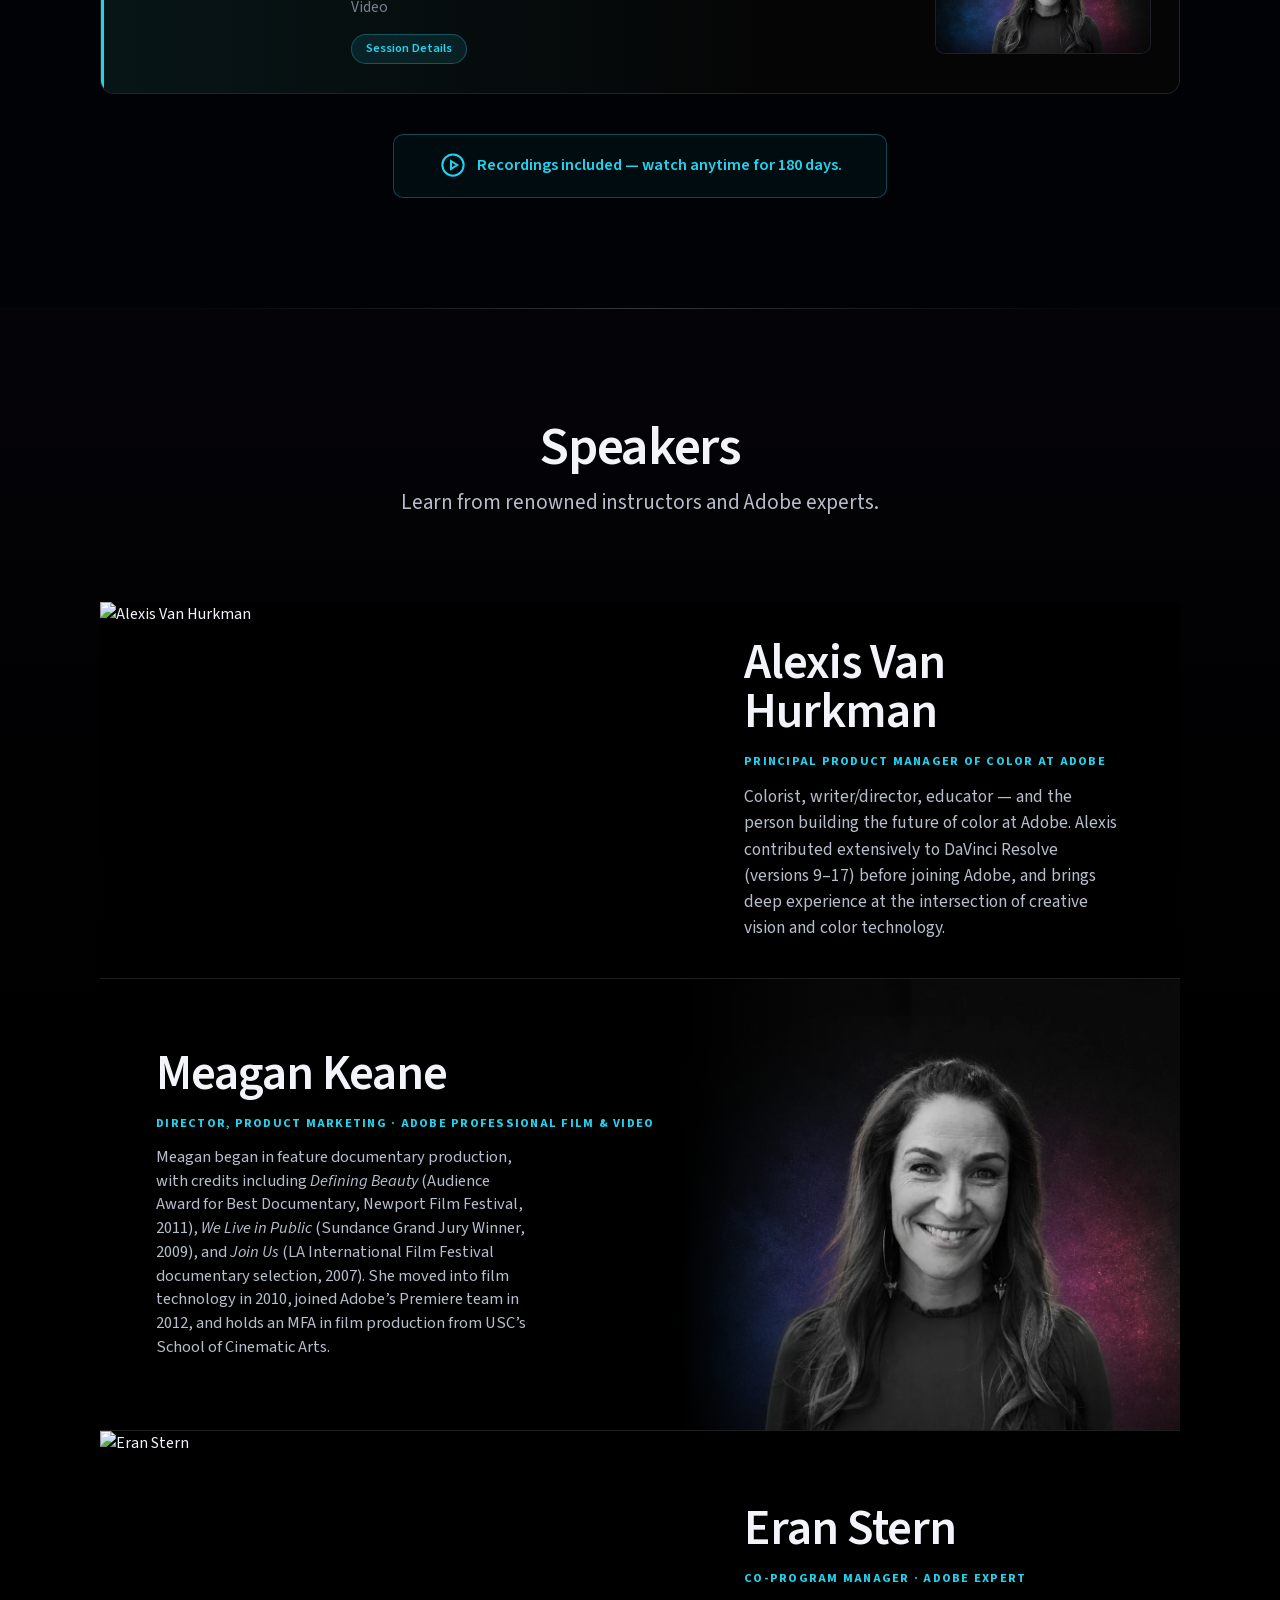
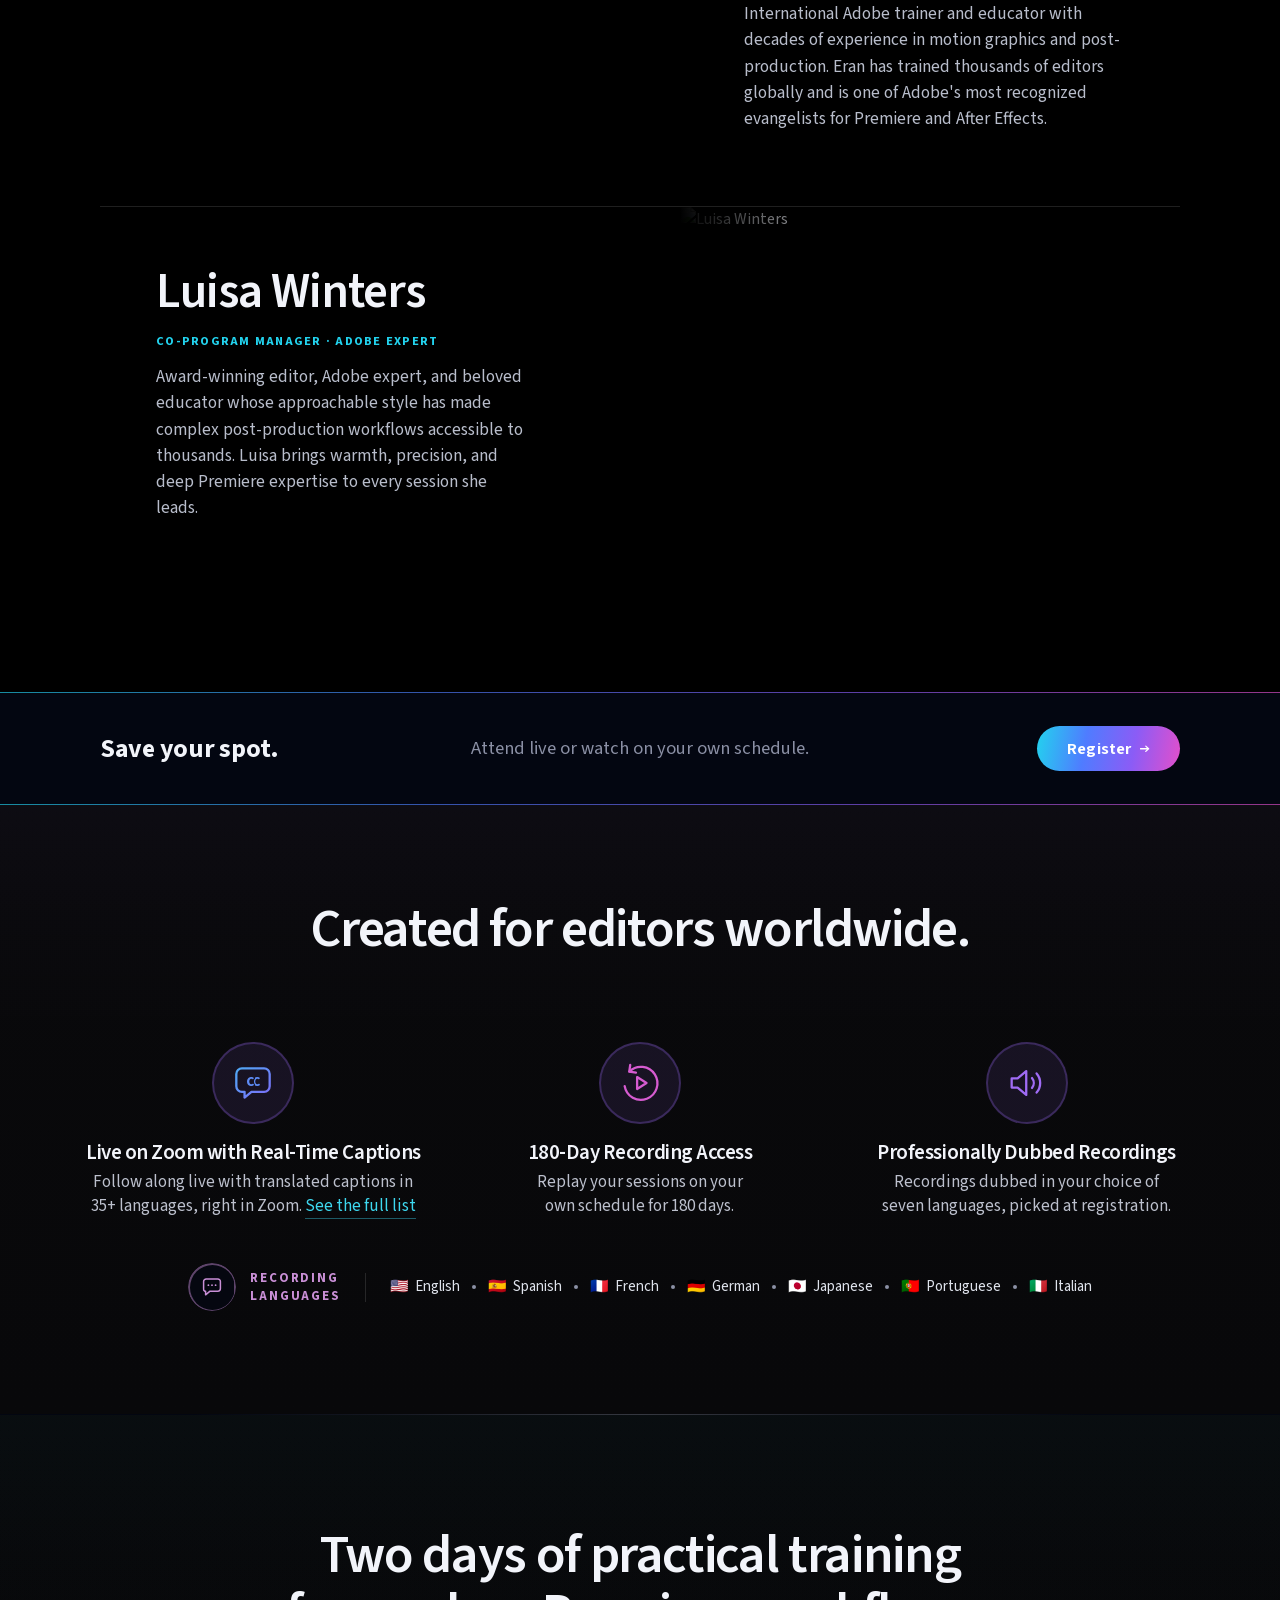
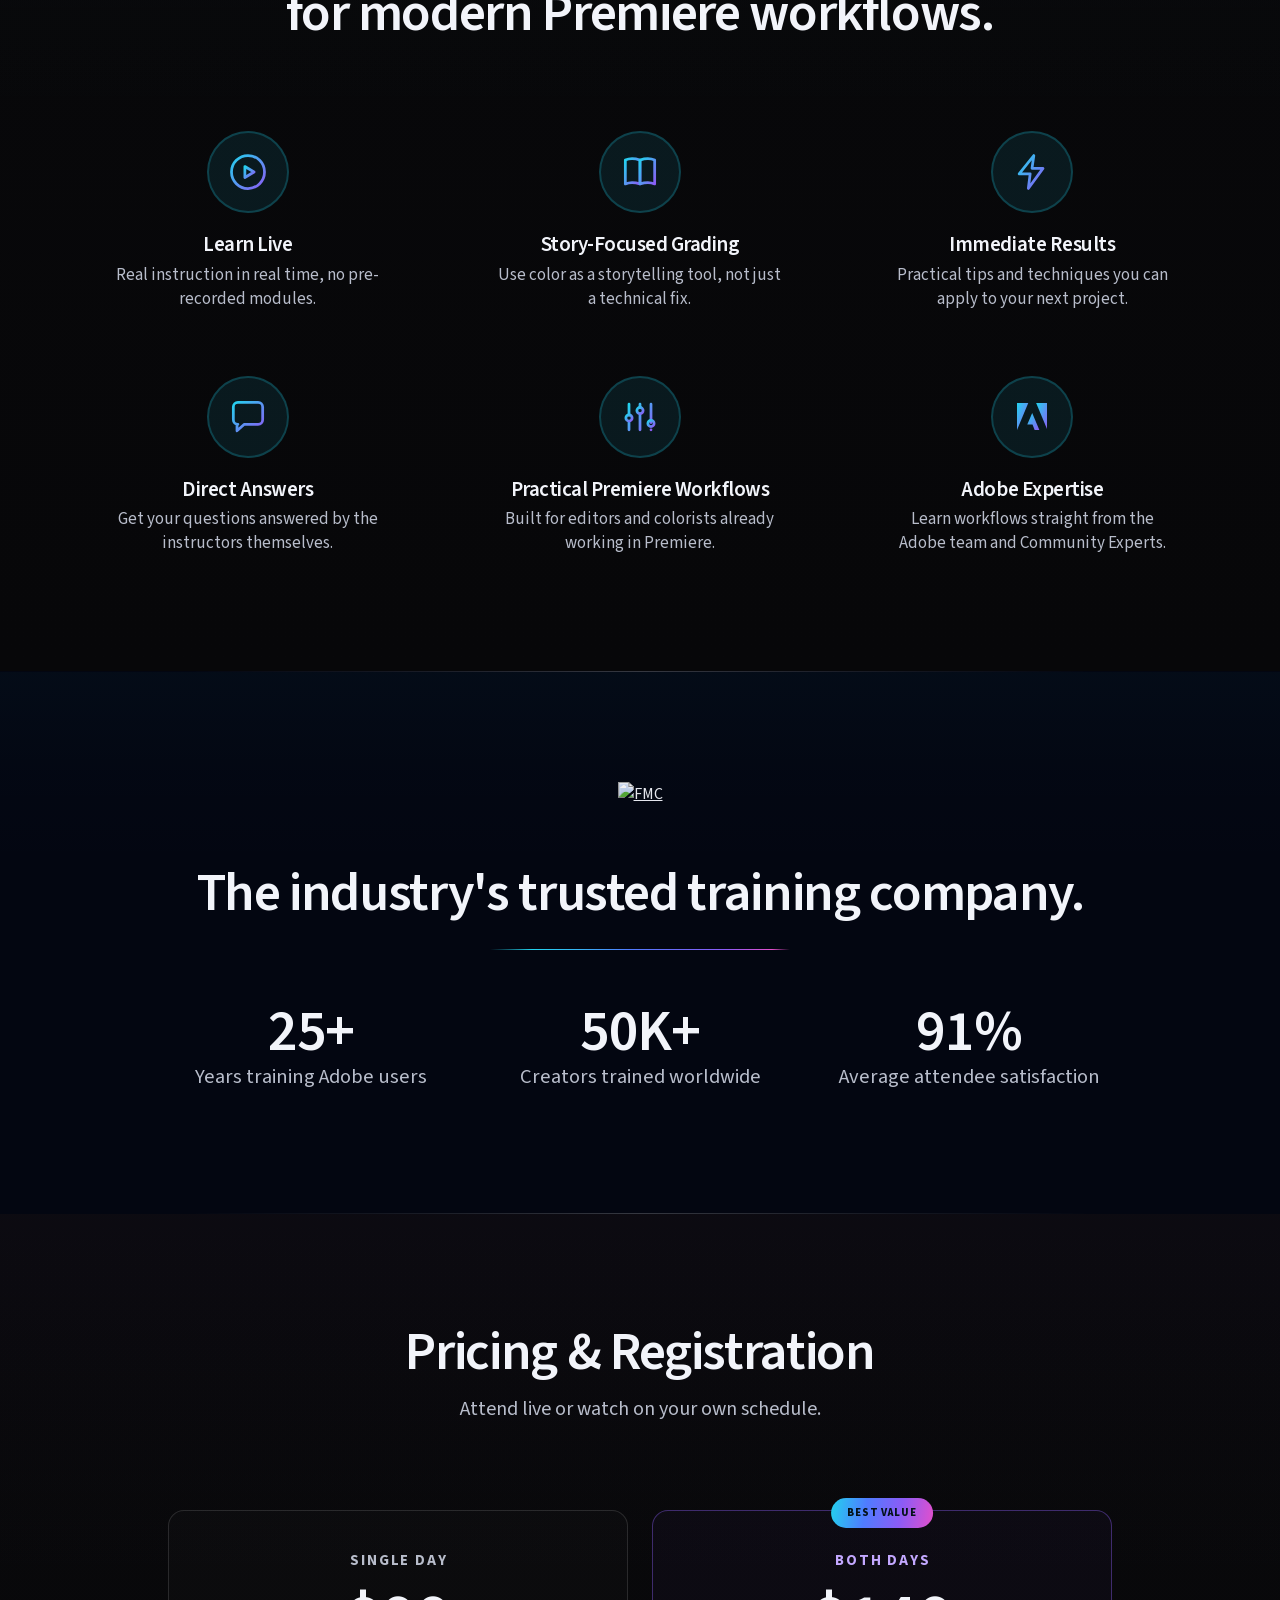
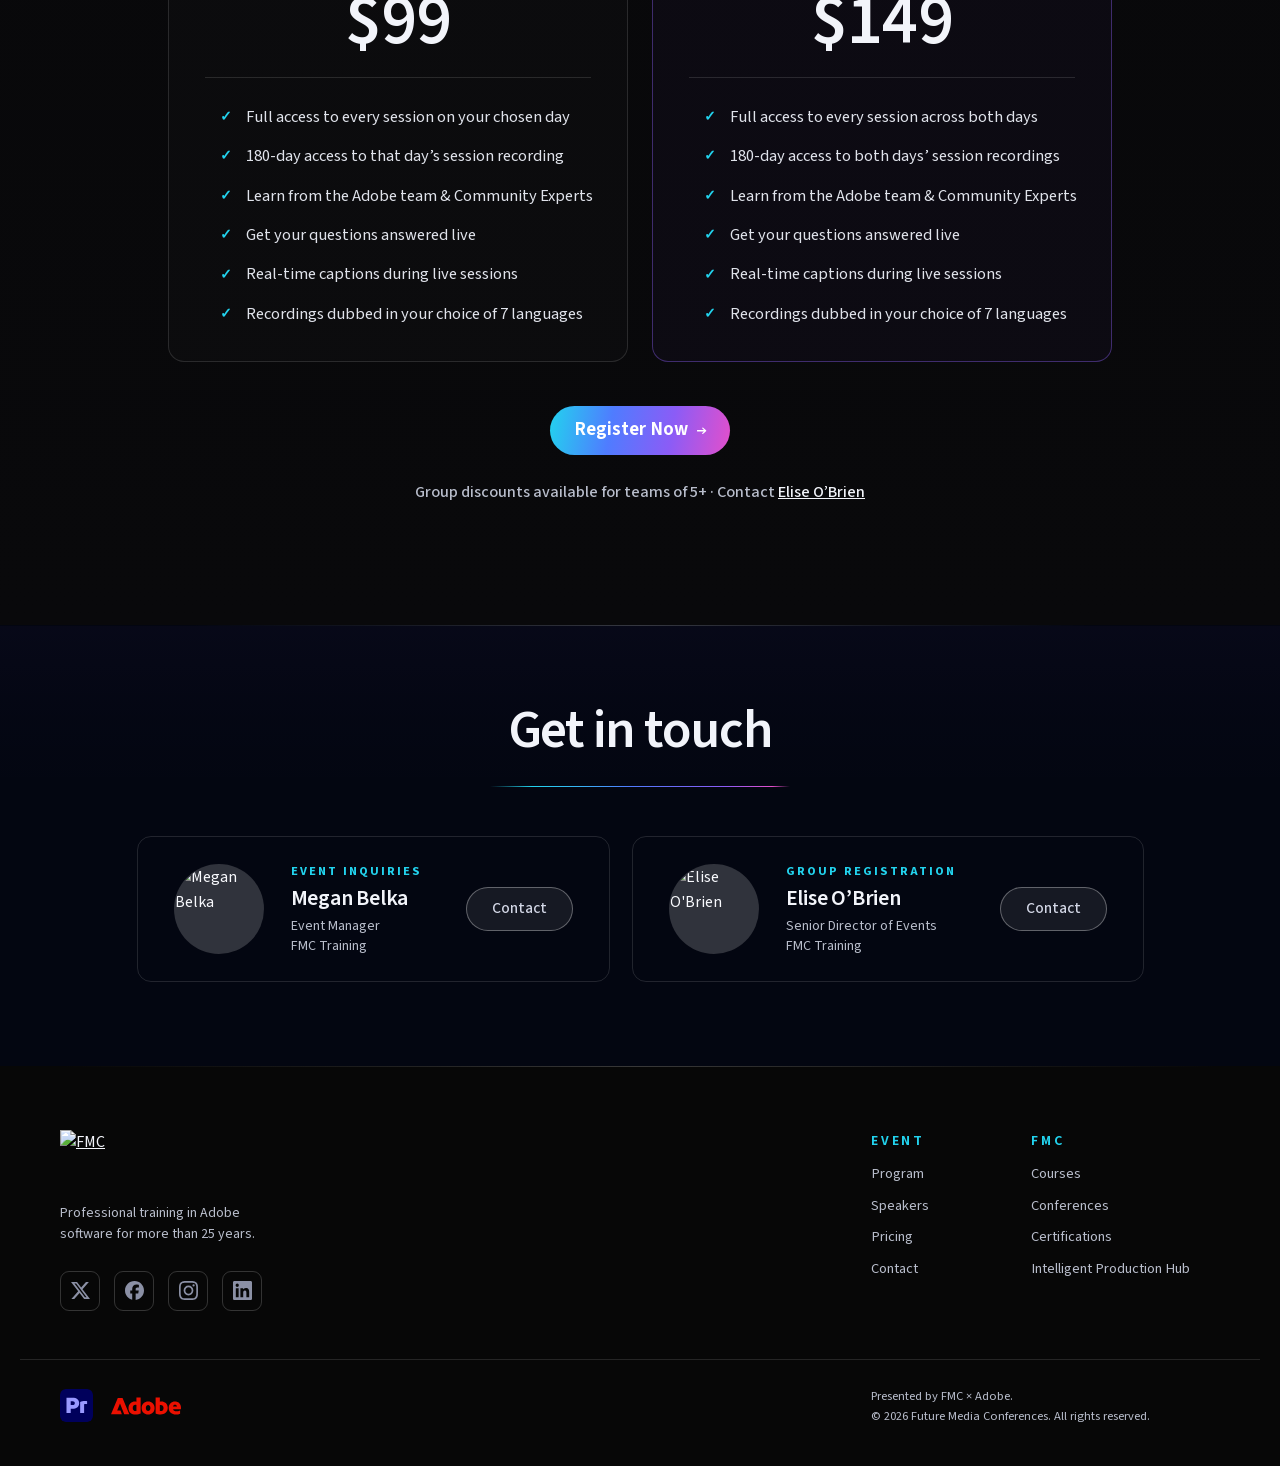
==== commit 1d05227b: "Eyebrow colors, darker sec2 wash, About nav link fix" ====
--- a/hero-lab.html
+++ b/hero-lab.html
@@ -2658,9 +2658,9 @@
 /* section 2 atmosphere: soft color wash so the block is not flat black */
 #why-attend{position:relative}
 #why-attend::before{content:"";position:absolute;inset:0;pointer-events:none;background:
-  radial-gradient(760px 420px at 18% 18%,rgba(34,211,238,.10),transparent 62%),
-  radial-gradient(820px 460px at 84% 78%,rgba(139,92,246,.13),transparent 64%),
-  radial-gradient(600px 320px at 60% 100%,rgba(227,79,203,.07),transparent 70%)}
+  radial-gradient(760px 420px at 18% 18%,rgba(34,211,238,.04),transparent 58%),
+  radial-gradient(820px 460px at 84% 78%,rgba(139,92,246,.05),transparent 60%),
+  radial-gradient(600px 320px at 60% 100%,rgba(227,79,203,.025),transparent 66%)}
 #why-attend>*{position:relative}
 
 /* sticky bar: Program button only when ?mreg=2 */
@@ -2720,7 +2720,7 @@
 .intl8 .nh-rail .event-rail,.intl8 .rail-head,.intl8 .nh-rail .lang-bar{display:none!important}
 .ben-eb{display:none}
 .intl8 .ben-eb{display:block;text-align:center;background:none;position:relative;z-index:4;
-  font-size:19px;font-weight:541;letter-spacing:.1em;text-transform:uppercase;color:#F5F7FB;
+  font-size:19px;font-weight:541;letter-spacing:.1em;text-transform:uppercase;color:#3ED8F0;
   text-shadow:0 2px 14px rgba(0,0,0,.55);padding:18px 20px 16px;text-wrap:balance;line-height:1.35}
 .intl8 .nh-rail{position:relative;z-index:3;border-top:0;border-bottom:0;padding:0;background:transparent}
 .intl8 .nh-bg,.intl8 .nh-scrim{bottom:auto;height:100%}
@@ -2939,8 +2939,8 @@
 .h3x .i5-ic{flex-basis:32px;width:32px;height:32px}.h3x .i5-ic svg{width:19px;height:19px}
 .h3x .i5-icons .i5-mid b{font-size:13.5px;color:#aab2c4}
 .intl8 a.ben-eb{display:block;text-decoration:none;cursor:pointer}
-.intl8 a.ben-eb:hover{color:#7DE9FF}
-.ben-eb-a{display:inline-block;margin-left:6px;transition:transform .2s ease}
+.intl8 a.ben-eb:hover{color:#FFFFFF}
+.ben-eb-a{display:inline-block;margin-left:4px;transition:transform .2s ease}
 .intl8 a.ben-eb:hover .ben-eb-a{transform:translateX(4px)}
 .zlink{color:#3ED8F0;text-decoration:none;border-bottom:1px solid rgba(62,216,240,.4)}
 .zlink:hover{color:#7DE9FF}
@@ -2960,14 +2960,14 @@
     </div>
     <div class="nav-right">
       <div class="navlinks">
-        <a href="#about">About</a><a href="#agenda">Program</a><a href="#speakers">Speakers</a><a href="#pricing">Pricing</a>
+        <a href="#why-attend">About</a><a href="#agenda">Program</a><a href="#speakers">Speakers</a><a href="#pricing">Pricing</a>
       </div>
       <a class="cta-s" href="https://events.zoom.us/ev/AnqUWF2mloHzYgsaptQx0wsb4wWZ83seXLO9Zsdmx0UuPdyxNy3i~AjXUpViZrU7gePZJuMcrI7aF8idMW1htM7Rnn6eJ-UMfTNFM9zMaFJPKWA" target="_blank" rel="noopener noreferrer">Register</a>
       <button class="mnav-toggle" id="mnavToggle" type="button" aria-label="Menu" aria-expanded="false" aria-controls="mnavPanel"><span></span><span></span><span></span></button>
     </div>
   </div>
   <div class="mnav-panel" id="mnavPanel" hidden>
-    <a href="#about">About</a><a href="#agenda">Program</a><a href="#speakers">Speakers</a><a href="#pricing">Pricing</a><a class="mnav-cta" href="https://events.zoom.us/ev/AnqUWF2mloHzYgsaptQx0wsb4wWZ83seXLO9Zsdmx0UuPdyxNy3i~AjXUpViZrU7gePZJuMcrI7aF8idMW1htM7Rnn6eJ-UMfTNFM9zMaFJPKWA" target="_blank" rel="noopener noreferrer">Register Now <svg viewBox="0 0 9 10" aria-hidden="true"><path d="M.3 5h7.5M5.2 2.6 7.8 5 5.2 7.4"/></svg></a>
+    <a href="#why-attend">About</a><a href="#agenda">Program</a><a href="#speakers">Speakers</a><a href="#pricing">Pricing</a><a class="mnav-cta" href="https://events.zoom.us/ev/AnqUWF2mloHzYgsaptQx0wsb4wWZ83seXLO9Zsdmx0UuPdyxNy3i~AjXUpViZrU7gePZJuMcrI7aF8idMW1htM7Rnn6eJ-UMfTNFM9zMaFJPKWA" target="_blank" rel="noopener noreferrer">Register Now <svg viewBox="0 0 9 10" aria-hidden="true"><path d="M.3 5h7.5M5.2 2.6 7.8 5 5.2 7.4"/></svg></a>
   </div>
 </nav>
 
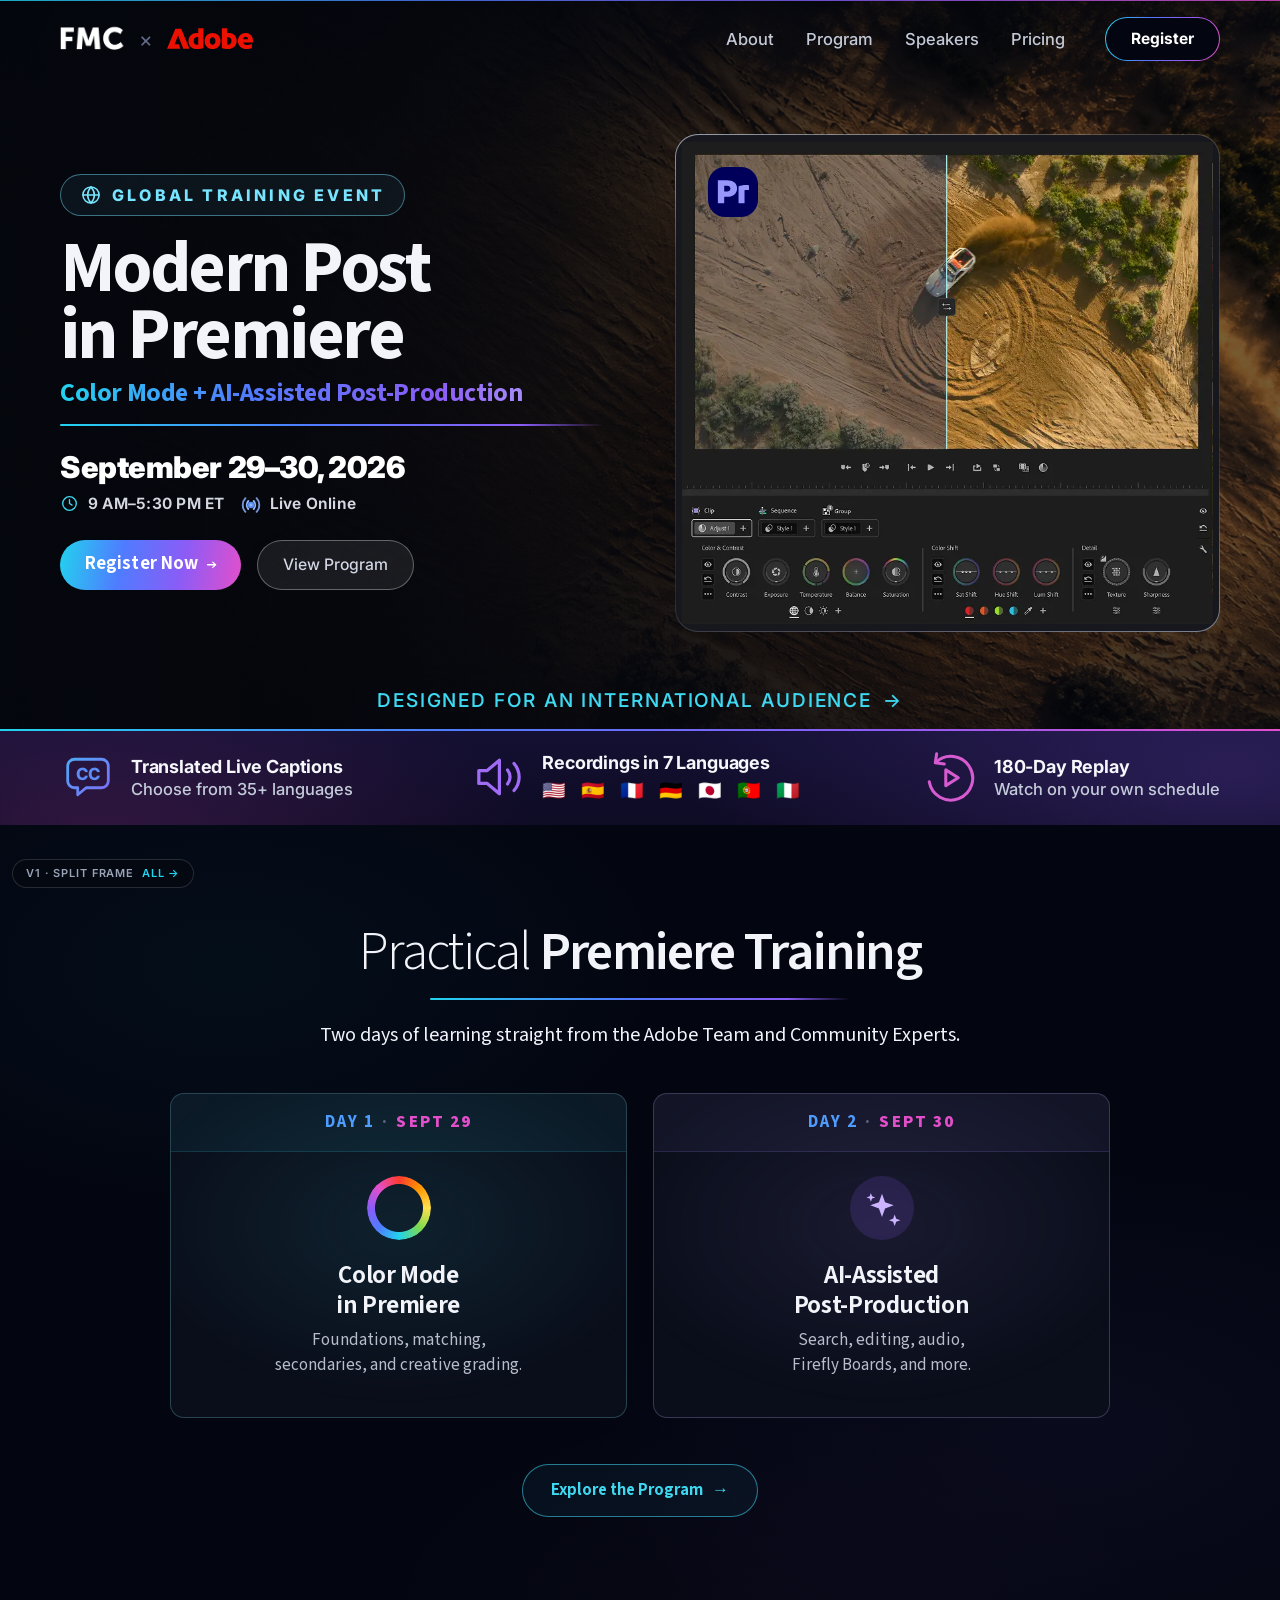
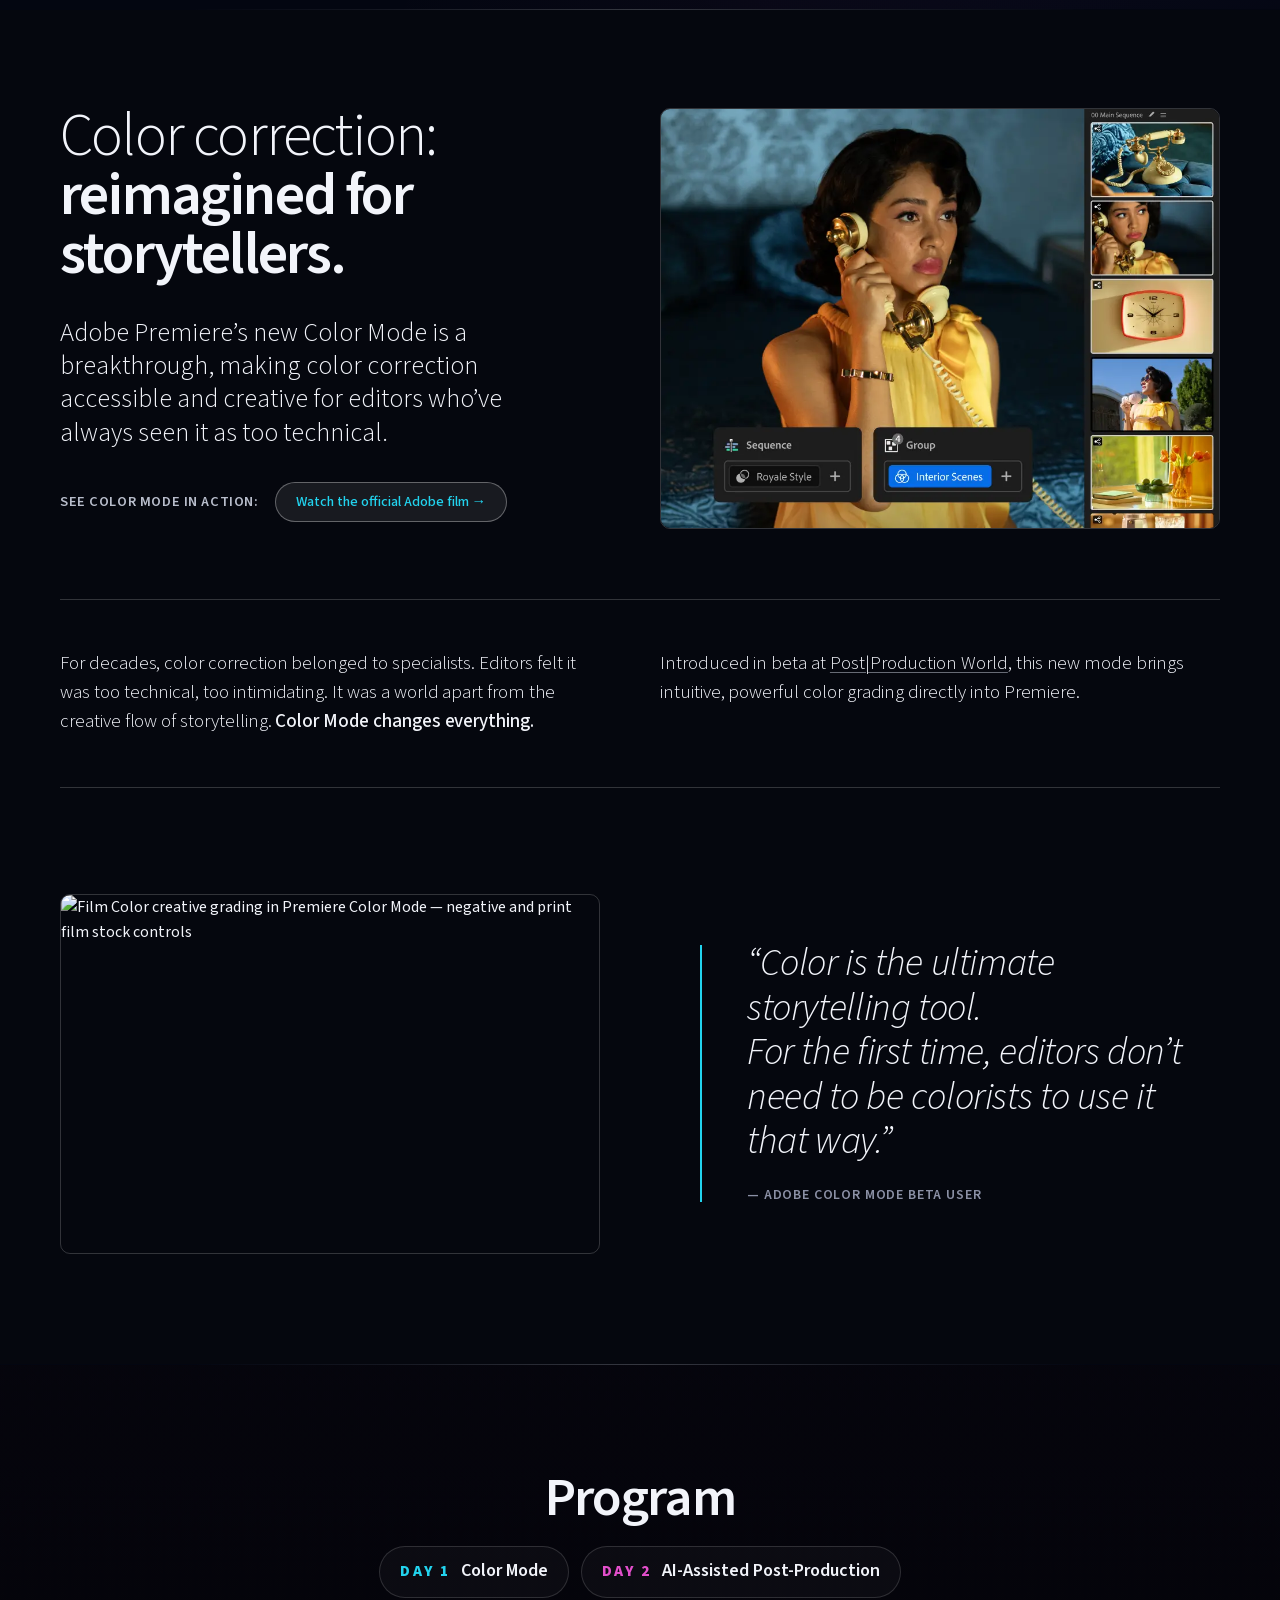
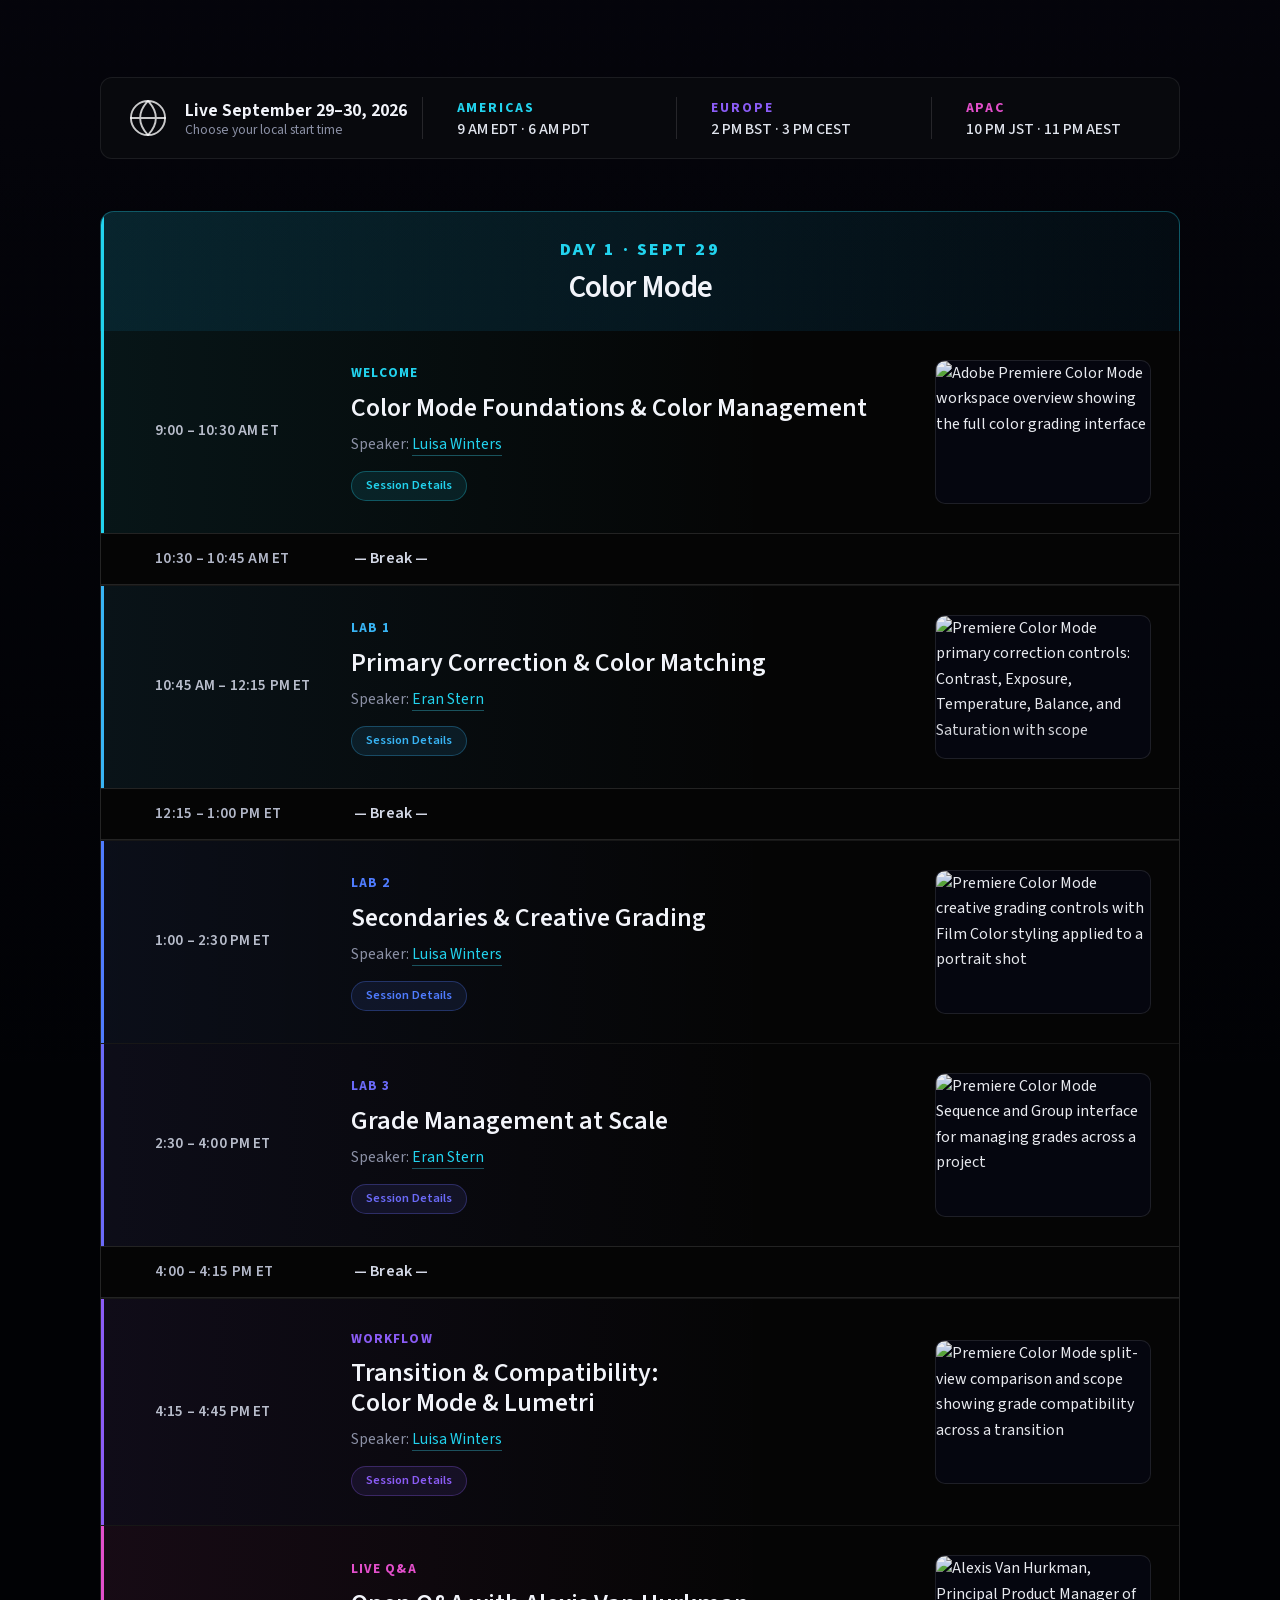
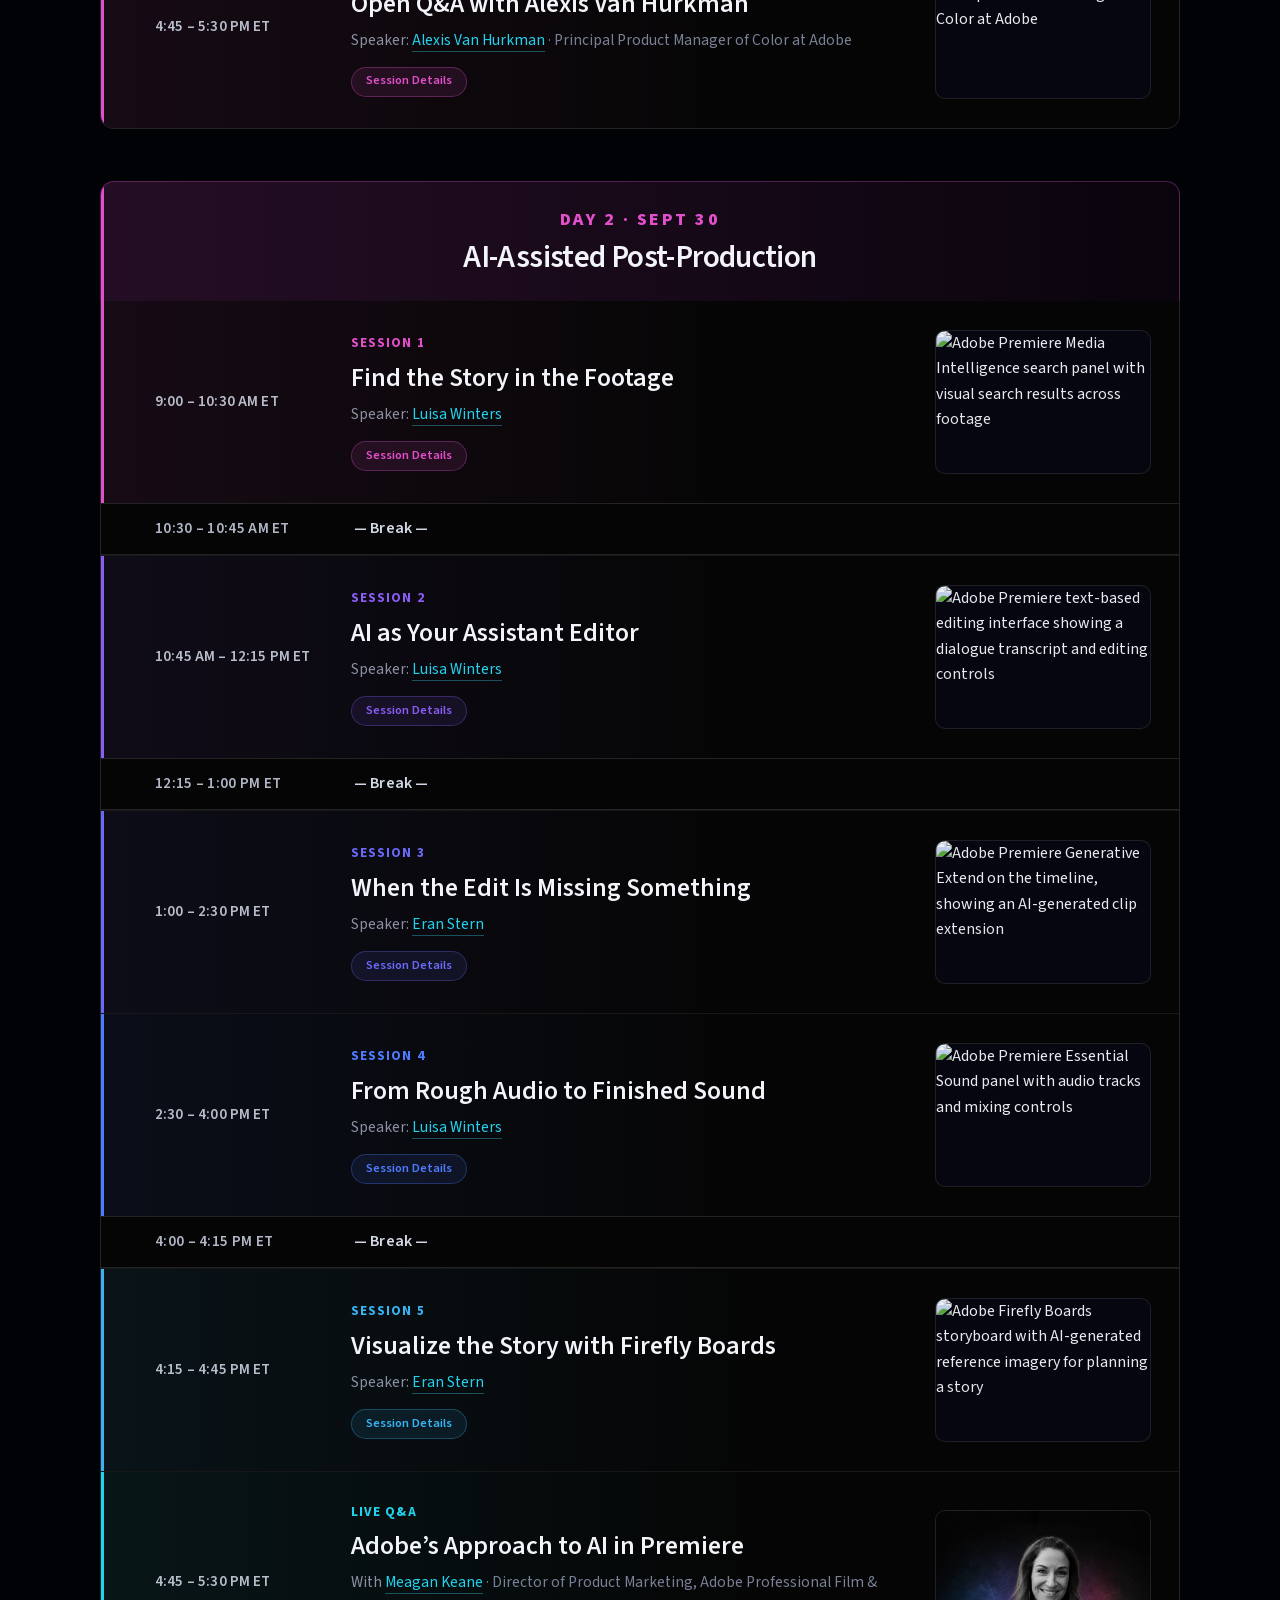
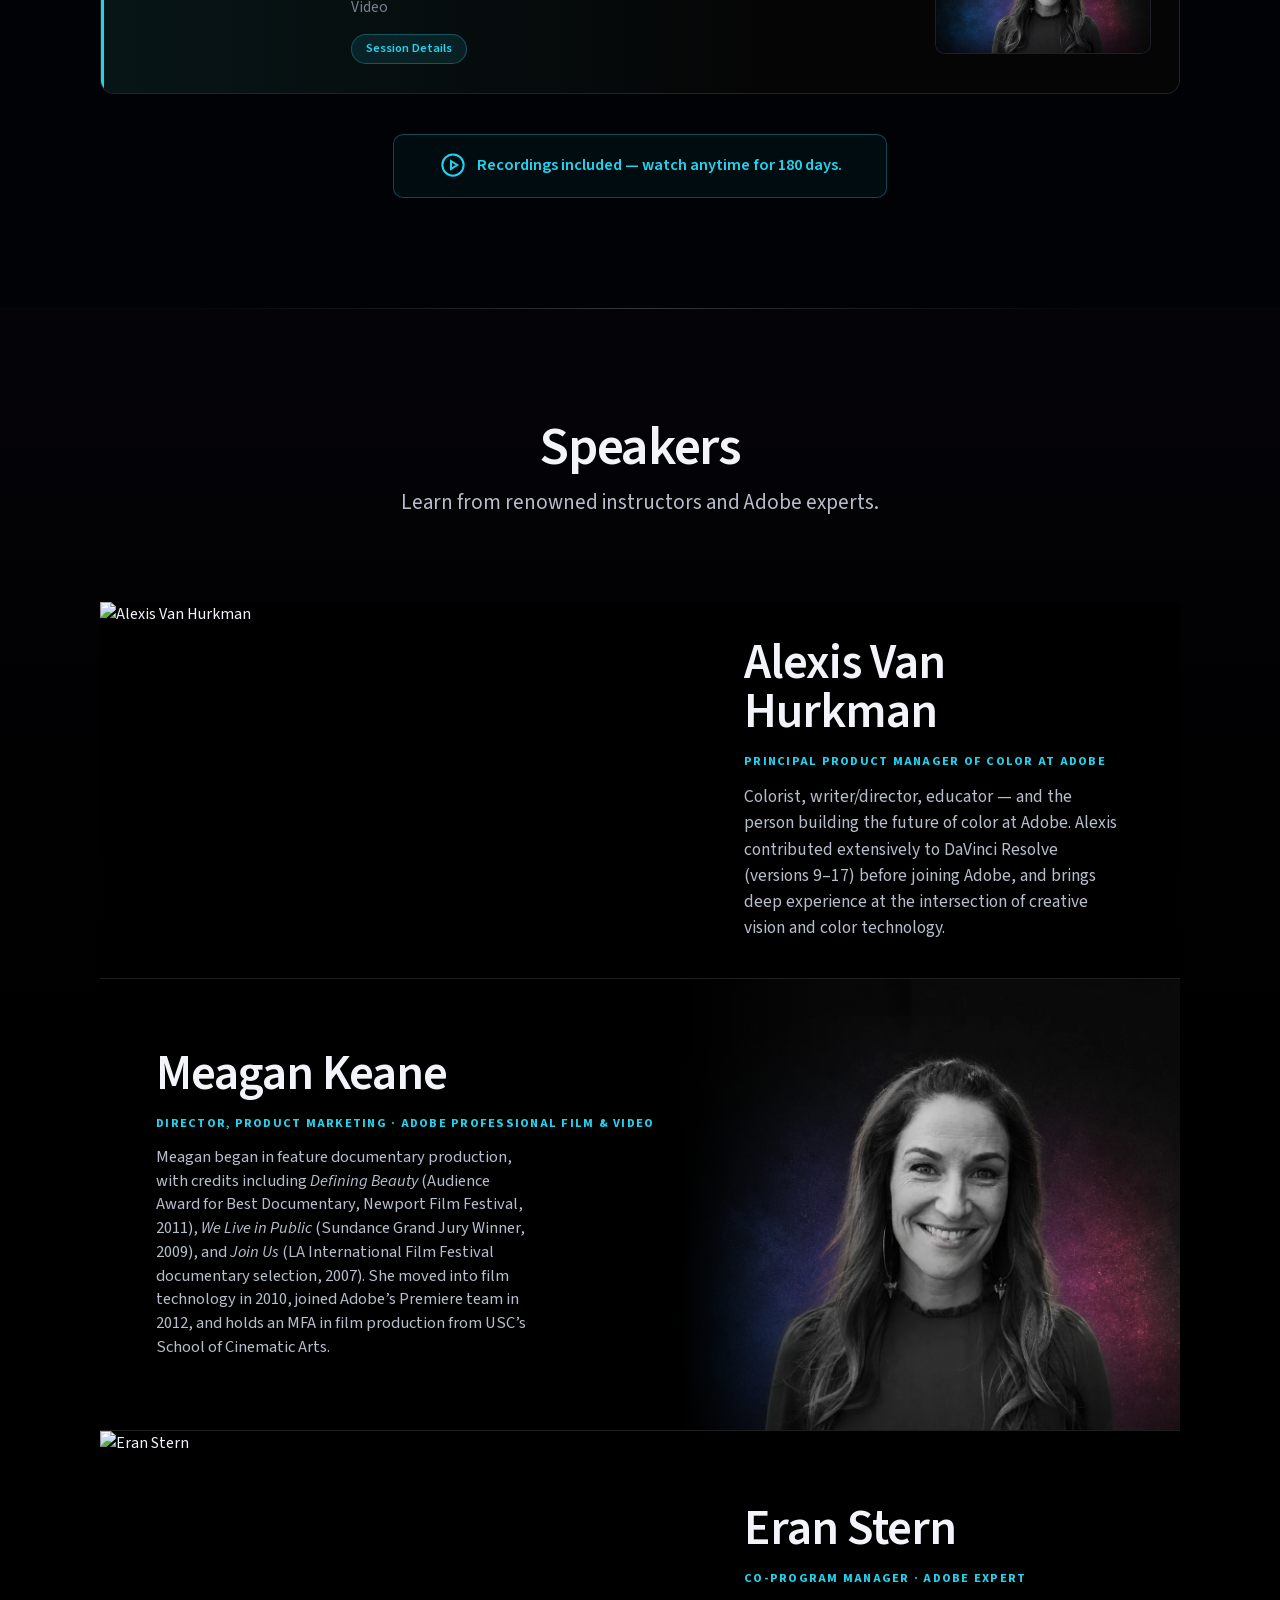
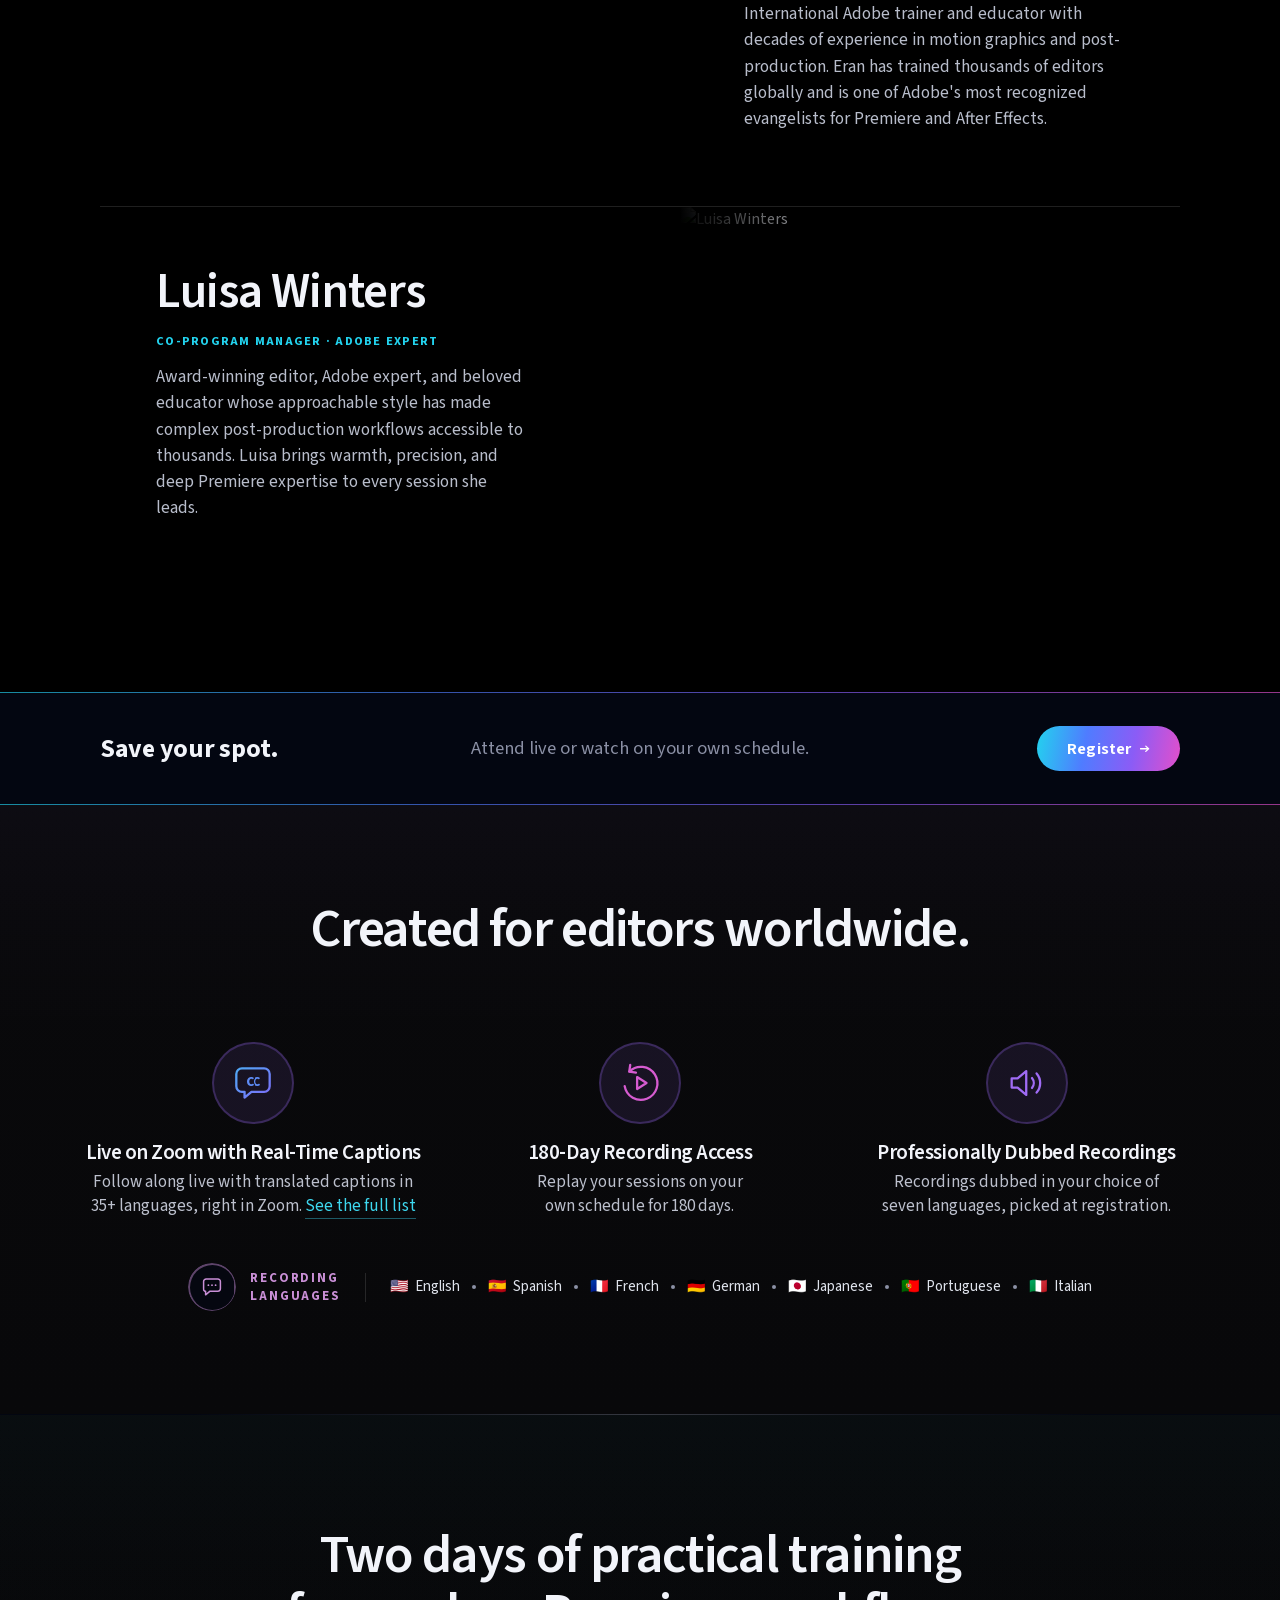
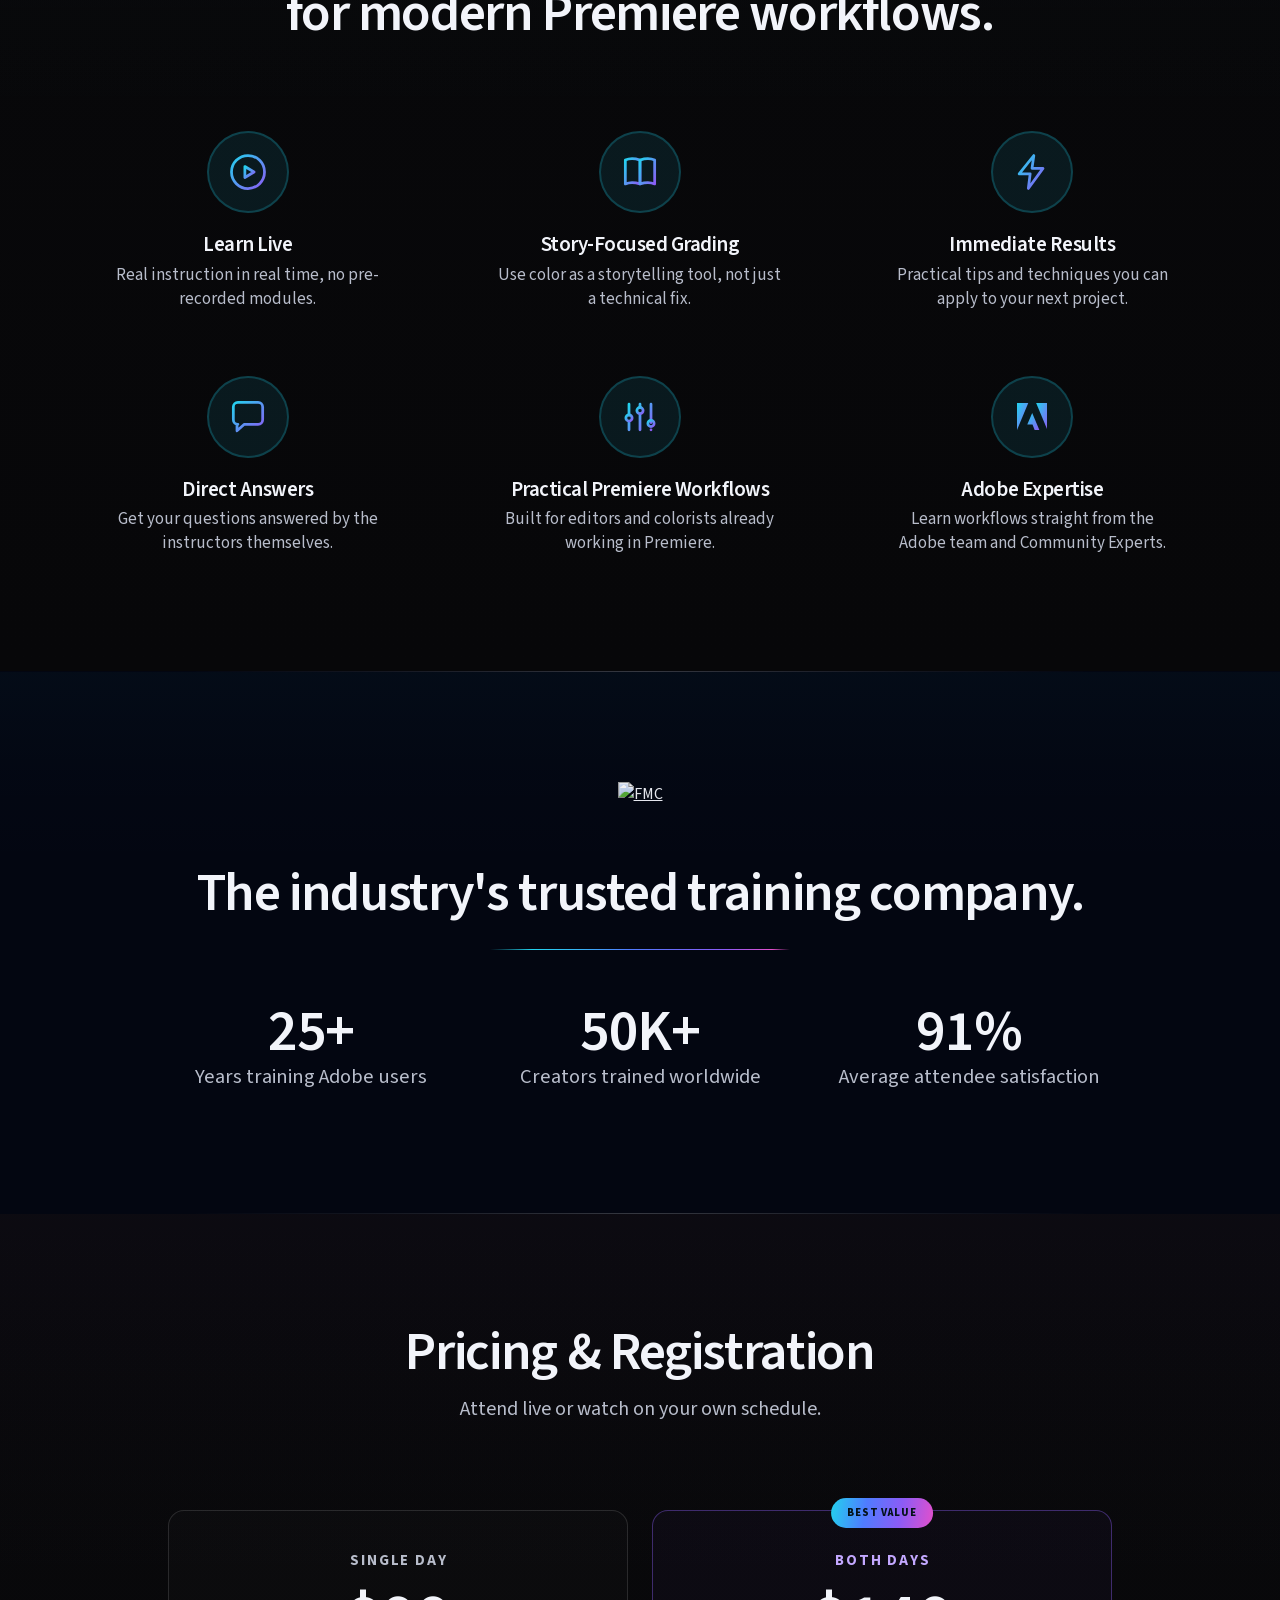
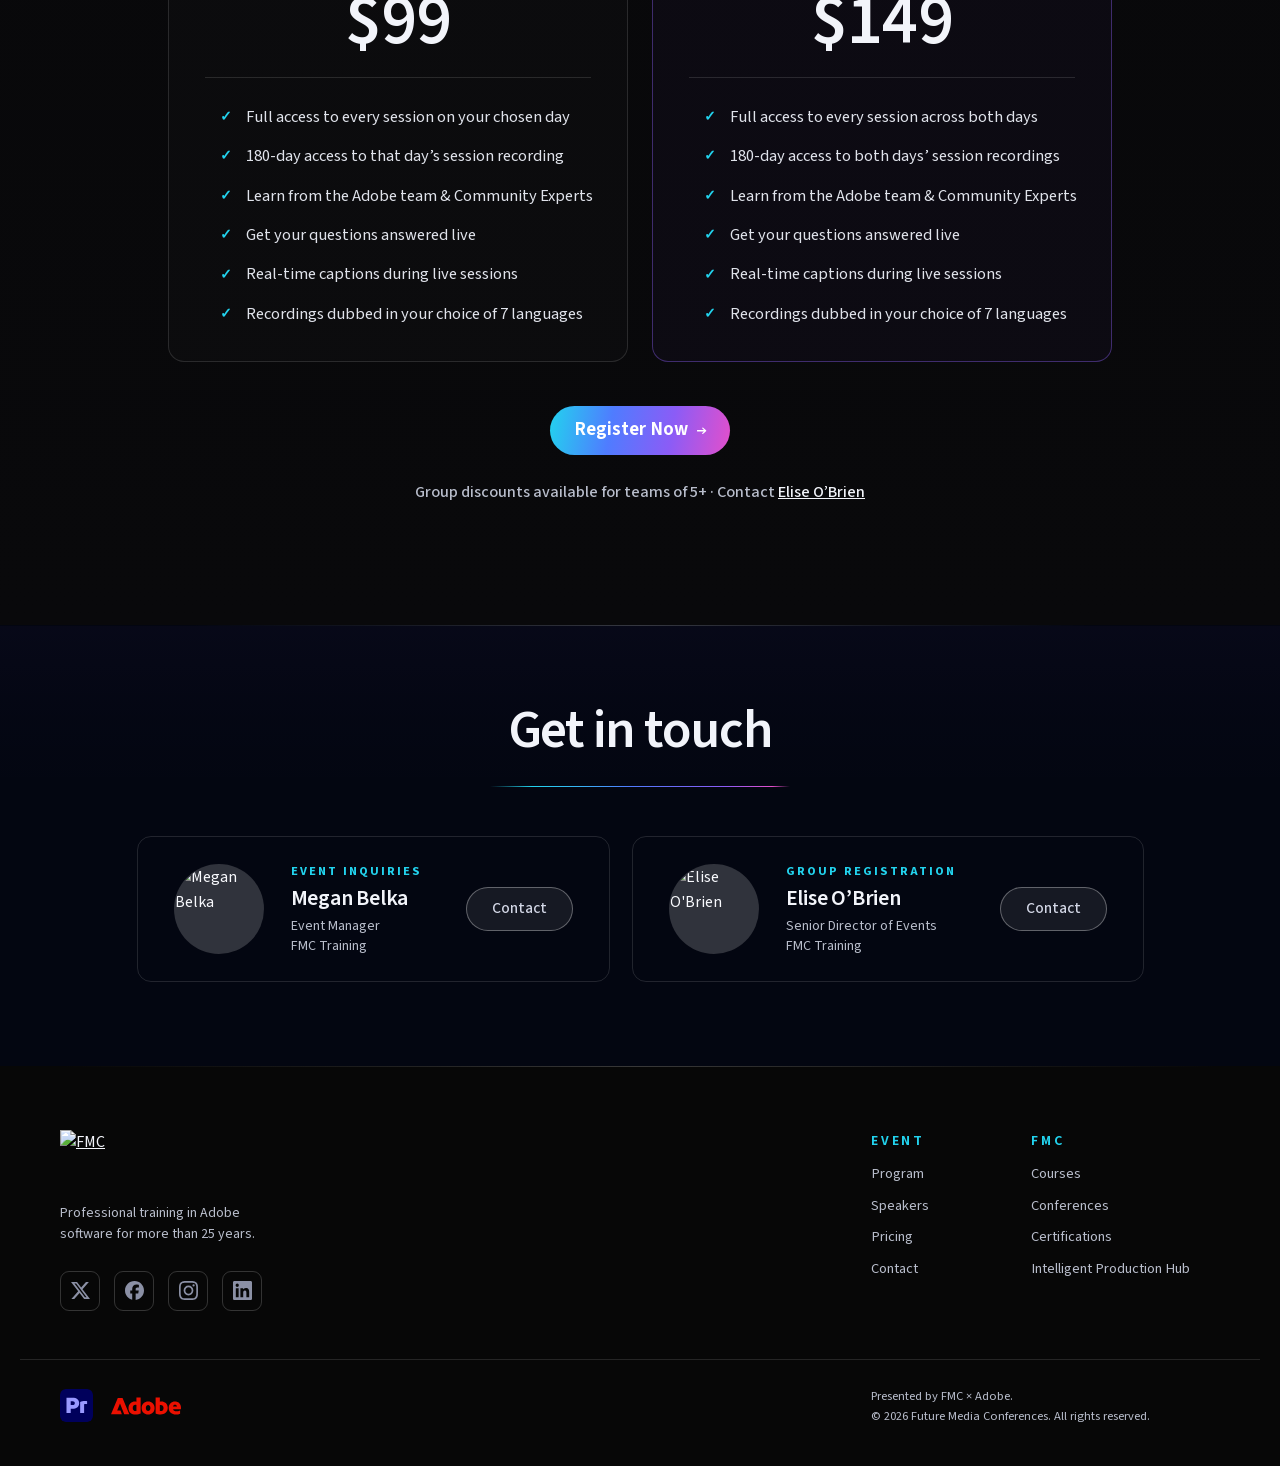
==== commit 78576707: "Hero meta: Live Online" ====
--- a/hero-lab.html
+++ b/hero-lab.html
@@ -2225,7 +2225,7 @@
     var t=document.querySelector('.ll-txt'); if(t)t.textContent='Global Training Event';
     // meta pairs with the ww eyebrow: "Live on Zoom" + on-air mark (worldwide moved up, live restored)
     var m=document.querySelector('.nh-meta2 span:last-of-type');
-    if(m){m.innerHTML='<svg class="m2-live" viewBox="0 0 24 24" aria-hidden="true"><g fill="none" stroke="#8FB6FF" stroke-width="1.9" stroke-linecap="round"><path d="M9.3 8a6 6 0 0 0 0 8M14.7 8a6 6 0 0 1 0 8"/><path d="M6.4 5.2a10 10 0 0 0 0 13.6M17.6 5.2a10 10 0 0 1 0 13.6" opacity=".82"/></g><circle cx="12" cy="12" r="2.3" fill="#8FB6FF"/></svg>Live on Zoom';}
+    if(m){m.innerHTML='<svg class="m2-live" viewBox="0 0 24 24" aria-hidden="true"><g fill="none" stroke="#8FB6FF" stroke-width="1.9" stroke-linecap="round"><path d="M9.3 8a6 6 0 0 0 0 8M14.7 8a6 6 0 0 1 0 8"/><path d="M6.4 5.2a10 10 0 0 0 0 13.6M17.6 5.2a10 10 0 0 1 0 13.6" opacity=".82"/></g><circle cx="12" cy="12" r="2.3" fill="#8FB6FF"/></svg>Live Online';}
   });}
 if(p.get('nav')==='center')r.classList.add('nav-center');
 var bg=p.get('bg');
